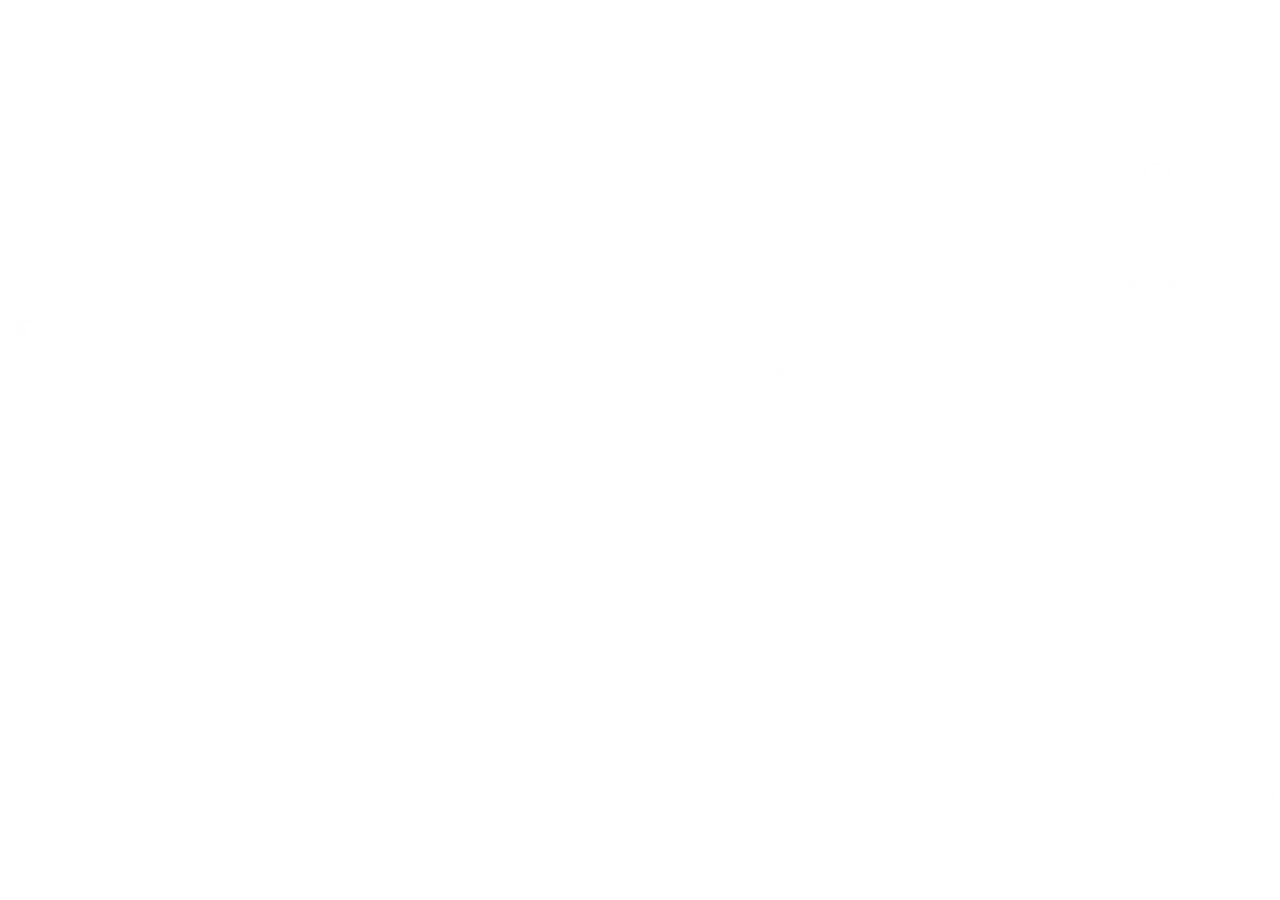
==== index.html @ 262ae0f9 "Deploy 5" ====
<!doctype html>
<html lang="en">
<head>
	<meta charset="utf-8">
	<meta http-equiv="X-UA-Compatible" content="IE=edge">
	<meta name="keywords" content="" />
	<meta name="author" content="" />
	<meta name="robots" content="" />
	<meta name="description" content="MyIntro - CV/Resume HTML Template" />
	<meta property="og:title" content="MyIntro - CV/Resume HTML Template" />
	<meta property="og:description" content="MyIntro - CV/Resume HTML Template" />
	<meta property="og:image" content="" />
	<meta name="format-detection" content="telephone=no">
	<title>My Portfolio</title>
	<base href="/">
	<link rel="icon" href="assets/images/favicon.ico" type="image/x-icon" />
	<link rel="shortcut icon" type="image/x-icon" href="assets/images/favicon.png" />
  <link href="https://fonts.googleapis.com/css?family=DM+Sans:400,400i,500,500i,700,700i&display=swap" rel="stylesheet">
	<meta name="viewport" content="width=device-width, initial-scale=1">
	<!--[if lt IE 9]>
	<script src="js/html5shiv.min.js"></script>
	<script src="js/respond.min.js"></script>
	<![endif]-->

  <style>
	@import url('https://fonts.googleapis.com/css?family=Oswald:200,300,400,500,600,700|Rajdhani:300,400,500,600,700&display=swap');
	</style>
</head>
<body>
  <app-root></app-root>
<script src="runtime.js" defer></script><script src="polyfills.js" defer></script><script src="styles.js" defer></script><script src="scripts.js" defer></script><script src="vendor.js" defer></script><script src="main.js" defer></script></body>
</html>
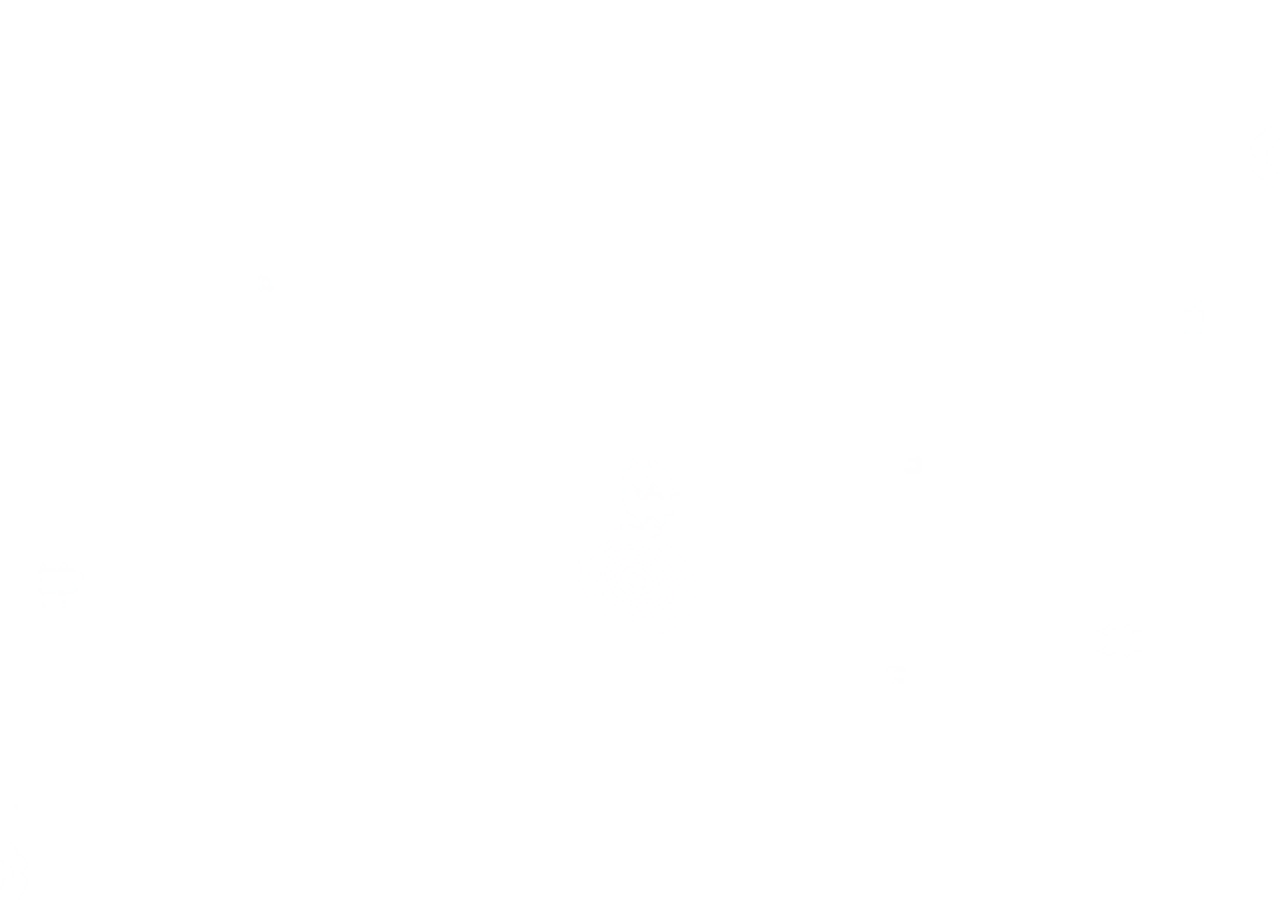
==== commit 815098cb: "Deploy 5.5" ====
--- a/index.html
+++ b/index.html
@@ -6,9 +6,9 @@
 	<meta name="keywords" content="" />
 	<meta name="author" content="" />
 	<meta name="robots" content="" />
-	<meta name="description" content="MyIntro - CV/Resume HTML Template" />
-	<meta property="og:title" content="MyIntro - CV/Resume HTML Template" />
-	<meta property="og:description" content="MyIntro - CV/Resume HTML Template" />
+	<meta name="description" content="My Portfolio" />
+	<meta property="og:title" content="My Portfolio" />
+	<meta property="og:description" content="My Portfolio" />
 	<meta property="og:image" content="" />
 	<meta name="format-detection" content="telephone=no">
 	<title>My Portfolio</title>
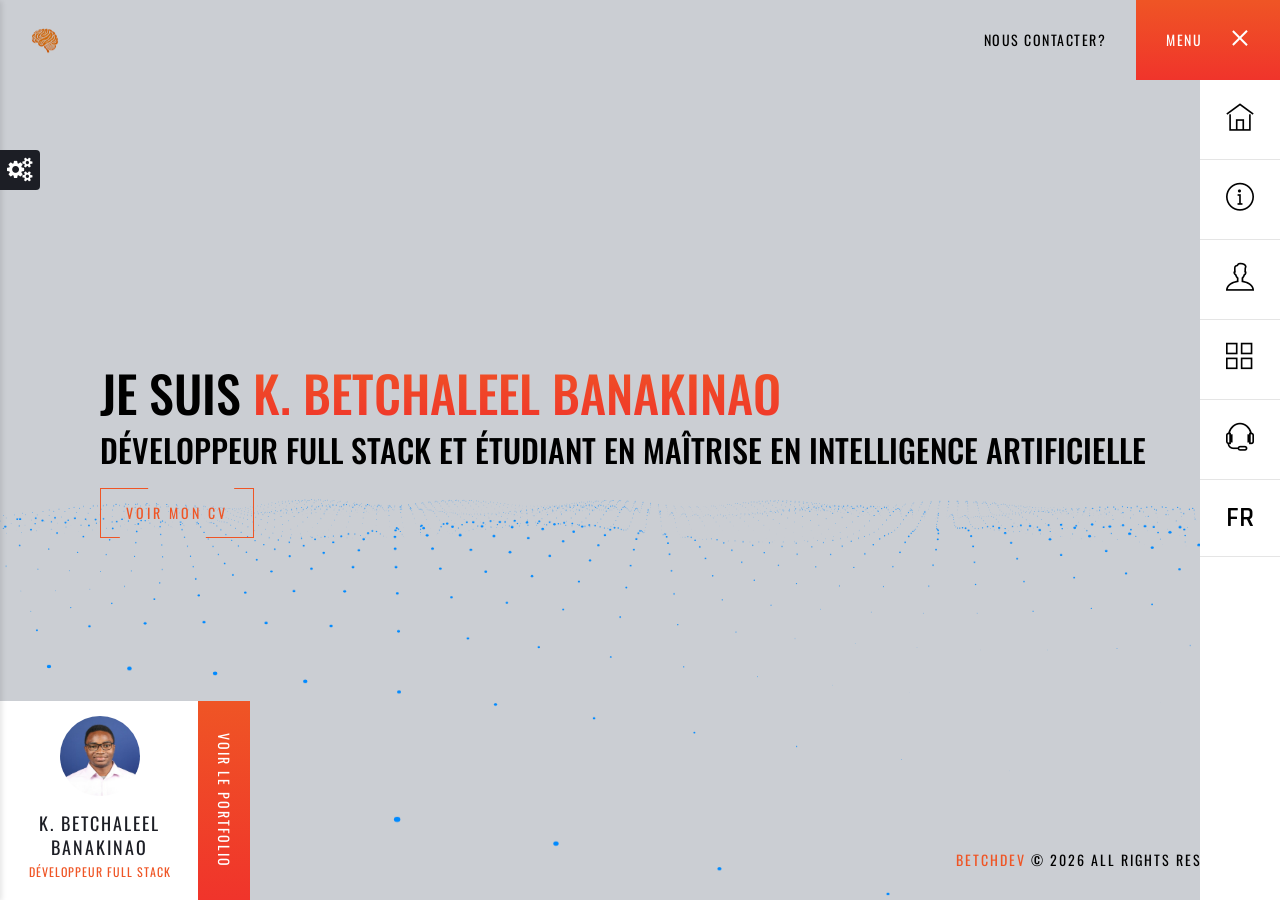
==== commit 4c69dee6: "Deploy 5.6" ====
--- a/index.html
+++ b/index.html
@@ -25,8 +25,8 @@
   <style>
 	@import url('https://fonts.googleapis.com/css?family=Oswald:200,300,400,500,600,700|Rajdhani:300,400,500,600,700&display=swap');
 	</style>
-</head>
+<link rel="stylesheet" href="styles.5f75a9019392f637e212.css"></head>
 <body>
   <app-root></app-root>
-<script src="runtime.js" defer></script><script src="polyfills.js" defer></script><script src="styles.js" defer></script><script src="scripts.js" defer></script><script src="vendor.js" defer></script><script src="main.js" defer></script></body>
+<script src="runtime.acf0dec4155e77772545.js" defer></script><script src="polyfills.35a5ca1855eb057f016a.js" defer></script><script src="scripts.905033f5aae1822b5d7e.js" defer></script><script src="main.7737faa192585ec3ce50.js" defer></script></body>
 </html>
--- a/styles.5f75a9019392f637e212.css
+++ b/styles.5f75a9019392f637e212.css
@@ -0,0 +1,17 @@
+@import url(https://fonts.googleapis.com/css?family=Barlow:100,100i,200,200i,300,300i,400,400i,500,500i,600,600i,700,700i,800,800i,900,900i|Lora:400,400i,700,700i|Montserrat:100,100i,200,200i,300,300i,400,400i,500,500i,600,600i,700,700i,800,800i,900,900i|Poppins:100,100i,200,200i,300,300i,400,400i,500,500i,600,600i,700,700i,800,800i,900,900i|Roboto:100,100i,300,300i,400,400i,500,500i,700,700i,900,900i&display=swap);
+/*!+ * Bootstrap v4.1.0 (https://getbootstrap.com/)+ * Copyright 2011-2018 The Bootstrap Authors+ * Copyright 2011-2018 Twitter, Inc.+ * Licensed under MIT (https://github.com/twbs/bootstrap/blob/master/LICENSE)+ */:root{--blue:#007bff;--indigo:#6610f2;--purple:#6f42c1;--pink:#e83e8c;--red:#dc3545;--orange:#fd7e14;--yellow:#ffc107;--green:#28a745;--teal:#20c997;--cyan:#17a2b8;--white:#fff;--gray:#6c757d;--gray-dark:#343a40;--primary:#007bff;--secondary:#6c757d;--success:#28a745;--info:#17a2b8;--warning:#ffc107;--danger:#dc3545;--light:#f8f9fa;--dark:#343a40;--breakpoint-xs:0;--breakpoint-sm:576px;--breakpoint-md:768px;--breakpoint-lg:992px;--breakpoint-xl:1200px;--font-family-sans-serif:-apple-system,BlinkMacSystemFont,"Segoe UI",Roboto,"Helvetica Neue",Arial,sans-serif,"Apple Color Emoji","Segoe UI Emoji","Segoe UI Symbol";--font-family-monospace:SFMono-Regular,Menlo,Monaco,Consolas,"Liberation Mono","Courier New",monospace}*,:after,:before{box-sizing:border-box}html{font-family:sans-serif;line-height:1.15;-webkit-text-size-adjust:100%;-ms-text-size-adjust:100%;-ms-overflow-style:scrollbar;-webkit-tap-highlight-color:transparent}article,aside,dialog,figcaption,figure,footer,header,hgroup,main,nav,section{display:block}body{font-family:-apple-system,BlinkMacSystemFont,Segoe UI,Roboto,Helvetica Neue,Arial,sans-serif,Apple Color Emoji,Segoe UI Emoji,Segoe UI Symbol;font-size:1rem;line-height:1.5;color:#212529;text-align:left}[tabindex="-1"]:focus{outline:0!important}hr{box-sizing:initial;height:0;overflow:visible}h1,h2,h3,h4,h5,h6{margin-top:0;margin-bottom:.5rem}p{margin-top:0;margin-bottom:1rem}abbr[data-original-title],abbr[title]{text-decoration:underline;-webkit-text-decoration:underline dotted;text-decoration:underline dotted;cursor:help;border-bottom:0}address{font-style:normal;line-height:inherit}address,dl,ol,ul{margin-bottom:1rem}dl,ol,ul{margin-top:0}ol ol,ol ul,ul ol,ul ul{margin-bottom:0}dt{font-weight:700}dd{margin-bottom:.5rem;margin-left:0}blockquote{margin:0 0 1rem}dfn{font-style:italic}b,strong{font-weight:bolder}small{font-size:80%}sub,sup{position:relative;font-size:75%;line-height:0;vertical-align:initial}sub{bottom:-.25em}sup{top:-.5em}a{color:#007bff;background-color:initial;-webkit-text-decoration-skip:objects}a:hover{color:#0056b3;text-decoration:underline}a:not([href]):not([tabindex]),a:not([href]):not([tabindex]):focus,a:not([href]):not([tabindex]):hover{color:inherit;text-decoration:none}a:not([href]):not([tabindex]):focus{outline:0}code,kbd,pre,samp{font-family:monospace,monospace;font-size:1em}pre{margin-top:0;margin-bottom:1rem;overflow:auto;-ms-overflow-style:scrollbar}figure{margin:0 0 1rem}svg:not(:root){overflow:hidden}table{border-collapse:collapse}caption{padding-top:.75rem;padding-bottom:.75rem;color:#6c757d;text-align:left;caption-side:bottom}th{text-align:inherit}label{display:inline-block;margin-bottom:.5rem}button{border-radius:0}button:focus{outline:1px dotted;outline:5px auto -webkit-focus-ring-color}button,input,optgroup,select,textarea{margin:0;font-family:inherit;font-size:inherit;line-height:inherit}button,input{overflow:visible}button,select{text-transform:none}[type=reset],[type=submit],button,html [type=button]{-webkit-appearance:button}[type=button]::-moz-focus-inner,[type=reset]::-moz-focus-inner,[type=submit]::-moz-focus-inner,button::-moz-focus-inner{padding:0;border-style:none}input[type=checkbox],input[type=radio]{box-sizing:border-box;padding:0}input[type=date],input[type=datetime-local],input[type=month],input[type=time]{-webkit-appearance:listbox}textarea{overflow:auto;resize:vertical}fieldset{min-width:0;padding:0;margin:0;border:0}legend{display:block;width:100%;max-width:100%;padding:0;margin-bottom:.5rem;font-size:1.5rem;line-height:inherit;color:inherit;white-space:normal}progress{vertical-align:initial}[type=number]::-webkit-inner-spin-button,[type=number]::-webkit-outer-spin-button{height:auto}[type=search]{outline-offset:-2px;-webkit-appearance:none}[type=search]::-webkit-search-cancel-button,[type=search]::-webkit-search-decoration{-webkit-appearance:none}::-webkit-file-upload-button{font:inherit;-webkit-appearance:button}output{display:inline-block}summary{display:list-item;cursor:pointer}template{display:none}[hidden]{display:none!important}.h1,.h2,.h3,.h4,.h5,.h6,h1,h2,h3,h4,h5,h6{margin-bottom:.5rem;font-family:inherit;font-weight:500;line-height:1.2;color:inherit}.h1,h1{font-size:2.5rem}.h2,h2{font-size:2rem}.h3,h3{font-size:1.75rem}.h4,h4{font-size:1.5rem}.h5,h5{font-size:1.25rem}.h6,h6{font-size:1rem}.lead{font-size:1.25rem;font-weight:300}.display-1{font-size:6rem}.display-1,.display-2{font-weight:300;line-height:1.2}.display-2{font-size:5.5rem}.display-3{font-size:4.5rem}.display-3,.display-4{font-weight:300;line-height:1.2}.display-4{font-size:3.5rem}hr{margin-top:1rem;margin-bottom:1rem;border:0;border-top:1px solid rgba(0,0,0,.1)}.small,small{font-size:80%;font-weight:400}.mark,mark{padding:.2em;background-color:#fcf8e3}.list-inline,.list-unstyled{padding-left:0;list-style:none}.list-inline-item{display:inline-block}.list-inline-item:not(:last-child){margin-right:.5rem}.initialism{font-size:90%;text-transform:uppercase}.blockquote{margin-bottom:1rem;font-size:1.25rem}.blockquote-footer{display:block;font-size:80%;color:#6c757d}.blockquote-footer:before{content:"\2014 \00A0"}.img-fluid,.img-thumbnail{max-width:100%;height:auto}.img-thumbnail{padding:.25rem;background-color:#fff;border:1px solid #dee2e6;border-radius:.25rem}.figure{display:inline-block}.figure-img{margin-bottom:.5rem;line-height:1}.figure-caption{font-size:90%;color:#6c757d}code,kbd,pre,samp{font-family:SFMono-Regular,Menlo,Monaco,Consolas,Liberation Mono,Courier New,monospace}code{font-size:87.5%;color:#e83e8c;word-break:break-word}a>code{color:inherit}kbd{padding:.2rem .4rem;font-size:87.5%;color:#fff;background-color:#212529;border-radius:.2rem}kbd kbd{padding:0;font-size:100%;font-weight:700}pre{display:block;font-size:87.5%;color:#212529}pre code{font-size:inherit;color:inherit;word-break:normal}.pre-scrollable{max-height:340px;overflow-y:scroll}.container{width:100%;padding-right:15px;padding-left:15px;margin-right:auto;margin-left:auto}@media (min-width:576px){.container{max-width:540px}}@media (min-width:768px){.container{max-width:720px}}@media (min-width:992px){.container{max-width:960px}}@media (min-width:1200px){.container{max-width:1170px}}.container-fluid{width:100%;padding-right:15px;padding-left:15px;margin-right:auto;margin-left:auto}.row{display:flex;flex-wrap:wrap;margin-right:-15px;margin-left:-15px}.no-gutters{margin-right:0;margin-left:0}.no-gutters>.col,.no-gutters>[class*=col-]{padding-right:0;padding-left:0}.col,.col-1,.col-2,.col-3,.col-4,.col-5,.col-6,.col-7,.col-8,.col-9,.col-10,.col-11,.col-12,.col-auto,.col-lg,.col-lg-1,.col-lg-2,.col-lg-3,.col-lg-4,.col-lg-5,.col-lg-6,.col-lg-7,.col-lg-8,.col-lg-9,.col-lg-10,.col-lg-11,.col-lg-12,.col-lg-auto,.col-md,.col-md-1,.col-md-2,.col-md-3,.col-md-4,.col-md-5,.col-md-6,.col-md-7,.col-md-8,.col-md-9,.col-md-10,.col-md-11,.col-md-12,.col-md-auto,.col-sm,.col-sm-1,.col-sm-2,.col-sm-3,.col-sm-4,.col-sm-5,.col-sm-6,.col-sm-7,.col-sm-8,.col-sm-9,.col-sm-10,.col-sm-11,.col-sm-12,.col-sm-auto,.col-xl,.col-xl-1,.col-xl-2,.col-xl-3,.col-xl-4,.col-xl-5,.col-xl-6,.col-xl-7,.col-xl-8,.col-xl-9,.col-xl-10,.col-xl-11,.col-xl-12,.col-xl-auto{position:relative;width:100%;min-height:1px;padding-right:15px;padding-left:15px}.col{flex-basis:0;flex-grow:1;max-width:100%}.col-auto{flex:0 0 auto;width:auto;max-width:none}.col-1{flex:0 0 8.333333%;max-width:8.333333%}.col-2{flex:0 0 16.666667%;max-width:16.666667%}.col-3{flex:0 0 25%;max-width:25%}.col-4{flex:0 0 33.333333%;max-width:33.333333%}.col-5{flex:0 0 41.666667%;max-width:41.666667%}.col-6{flex:0 0 50%;max-width:50%}.col-7{flex:0 0 58.333333%;max-width:58.333333%}.col-8{flex:0 0 66.666667%;max-width:66.666667%}.col-9{flex:0 0 75%;max-width:75%}.col-10{flex:0 0 83.333333%;max-width:83.333333%}.col-11{flex:0 0 91.666667%;max-width:91.666667%}.col-12{flex:0 0 100%;max-width:100%}.order-first{order:-1}.order-last{order:13}.order-0{order:0}.order-1{order:1}.order-2{order:2}.order-3{order:3}.order-4{order:4}.order-5{order:5}.order-6{order:6}.order-7{order:7}.order-8{order:8}.order-9{order:9}.order-10{order:10}.order-11{order:11}.order-12{order:12}.offset-1{margin-left:8.333333%}.offset-2{margin-left:16.666667%}.offset-3{margin-left:25%}.offset-4{margin-left:33.333333%}.offset-5{margin-left:41.666667%}.offset-6{margin-left:50%}.offset-7{margin-left:58.333333%}.offset-8{margin-left:66.666667%}.offset-9{margin-left:75%}.offset-10{margin-left:83.333333%}.offset-11{margin-left:91.666667%}@media (min-width:576px){.col-sm{flex-basis:0;flex-grow:1;max-width:100%}.col-sm-auto{flex:0 0 auto;width:auto;max-width:none}.col-sm-1{flex:0 0 8.333333%;max-width:8.333333%}.col-sm-2{flex:0 0 16.666667%;max-width:16.666667%}.col-sm-3{flex:0 0 25%;max-width:25%}.col-sm-4{flex:0 0 33.333333%;max-width:33.333333%}.col-sm-5{flex:0 0 41.666667%;max-width:41.666667%}.col-sm-6{flex:0 0 50%;max-width:50%}.col-sm-7{flex:0 0 58.333333%;max-width:58.333333%}.col-sm-8{flex:0 0 66.666667%;max-width:66.666667%}.col-sm-9{flex:0 0 75%;max-width:75%}.col-sm-10{flex:0 0 83.333333%;max-width:83.333333%}.col-sm-11{flex:0 0 91.666667%;max-width:91.666667%}.col-sm-12{flex:0 0 100%;max-width:100%}.order-sm-first{order:-1}.order-sm-last{order:13}.order-sm-0{order:0}.order-sm-1{order:1}.order-sm-2{order:2}.order-sm-3{order:3}.order-sm-4{order:4}.order-sm-5{order:5}.order-sm-6{order:6}.order-sm-7{order:7}.order-sm-8{order:8}.order-sm-9{order:9}.order-sm-10{order:10}.order-sm-11{order:11}.order-sm-12{order:12}.offset-sm-0{margin-left:0}.offset-sm-1{margin-left:8.333333%}.offset-sm-2{margin-left:16.666667%}.offset-sm-3{margin-left:25%}.offset-sm-4{margin-left:33.333333%}.offset-sm-5{margin-left:41.666667%}.offset-sm-6{margin-left:50%}.offset-sm-7{margin-left:58.333333%}.offset-sm-8{margin-left:66.666667%}.offset-sm-9{margin-left:75%}.offset-sm-10{margin-left:83.333333%}.offset-sm-11{margin-left:91.666667%}}@media (min-width:768px){.col-md{flex-basis:0;flex-grow:1;max-width:100%}.col-md-auto{flex:0 0 auto;width:auto;max-width:none}.col-md-1{flex:0 0 8.333333%;max-width:8.333333%}.col-md-2{flex:0 0 16.666667%;max-width:16.666667%}.col-md-3{flex:0 0 25%;max-width:25%}.col-md-4{flex:0 0 33.333333%;max-width:33.333333%}.col-md-5{flex:0 0 41.666667%;max-width:41.666667%}.col-md-6{flex:0 0 50%;max-width:50%}.col-md-7{flex:0 0 58.333333%;max-width:58.333333%}.col-md-8{flex:0 0 66.666667%;max-width:66.666667%}.col-md-9{flex:0 0 75%;max-width:75%}.col-md-10{flex:0 0 83.333333%;max-width:83.333333%}.col-md-11{flex:0 0 91.666667%;max-width:91.666667%}.col-md-12{flex:0 0 100%;max-width:100%}.order-md-first{order:-1}.order-md-last{order:13}.order-md-0{order:0}.order-md-1{order:1}.order-md-2{order:2}.order-md-3{order:3}.order-md-4{order:4}.order-md-5{order:5}.order-md-6{order:6}.order-md-7{order:7}.order-md-8{order:8}.order-md-9{order:9}.order-md-10{order:10}.order-md-11{order:11}.order-md-12{order:12}.offset-md-0{margin-left:0}.offset-md-1{margin-left:8.333333%}.offset-md-2{margin-left:16.666667%}.offset-md-3{margin-left:25%}.offset-md-4{margin-left:33.333333%}.offset-md-5{margin-left:41.666667%}.offset-md-6{margin-left:50%}.offset-md-7{margin-left:58.333333%}.offset-md-8{margin-left:66.666667%}.offset-md-9{margin-left:75%}.offset-md-10{margin-left:83.333333%}.offset-md-11{margin-left:91.666667%}}@media (min-width:992px){.col-lg{flex-basis:0;flex-grow:1;max-width:100%}.col-lg-auto{flex:0 0 auto;width:auto;max-width:none}.col-lg-1{flex:0 0 8.333333%;max-width:8.333333%}.col-lg-2{flex:0 0 16.666667%;max-width:16.666667%}.col-lg-3{flex:0 0 25%;max-width:25%}.col-lg-4{flex:0 0 33.333333%;max-width:33.333333%}.col-lg-5{flex:0 0 41.666667%;max-width:41.666667%}.col-lg-6{flex:0 0 50%;max-width:50%}.col-lg-7{flex:0 0 58.333333%;max-width:58.333333%}.col-lg-8{flex:0 0 66.666667%;max-width:66.666667%}.col-lg-9{flex:0 0 75%;max-width:75%}.col-lg-10{flex:0 0 83.333333%;max-width:83.333333%}.col-lg-11{flex:0 0 91.666667%;max-width:91.666667%}.col-lg-12{flex:0 0 100%;max-width:100%}.order-lg-first{order:-1}.order-lg-last{order:13}.order-lg-0{order:0}.order-lg-1{order:1}.order-lg-2{order:2}.order-lg-3{order:3}.order-lg-4{order:4}.order-lg-5{order:5}.order-lg-6{order:6}.order-lg-7{order:7}.order-lg-8{order:8}.order-lg-9{order:9}.order-lg-10{order:10}.order-lg-11{order:11}.order-lg-12{order:12}.offset-lg-0{margin-left:0}.offset-lg-1{margin-left:8.333333%}.offset-lg-2{margin-left:16.666667%}.offset-lg-3{margin-left:25%}.offset-lg-4{margin-left:33.333333%}.offset-lg-5{margin-left:41.666667%}.offset-lg-6{margin-left:50%}.offset-lg-7{margin-left:58.333333%}.offset-lg-8{margin-left:66.666667%}.offset-lg-9{margin-left:75%}.offset-lg-10{margin-left:83.333333%}.offset-lg-11{margin-left:91.666667%}}@media (min-width:1200px){.col-xl{flex-basis:0;flex-grow:1;max-width:100%}.col-xl-auto{flex:0 0 auto;width:auto;max-width:none}.col-xl-1{flex:0 0 8.333333%;max-width:8.333333%}.col-xl-2{flex:0 0 16.666667%;max-width:16.666667%}.col-xl-3{flex:0 0 25%;max-width:25%}.col-xl-4{flex:0 0 33.333333%;max-width:33.333333%}.col-xl-5{flex:0 0 41.666667%;max-width:41.666667%}.col-xl-6{flex:0 0 50%;max-width:50%}.col-xl-7{flex:0 0 58.333333%;max-width:58.333333%}.col-xl-8{flex:0 0 66.666667%;max-width:66.666667%}.col-xl-9{flex:0 0 75%;max-width:75%}.col-xl-10{flex:0 0 83.333333%;max-width:83.333333%}.col-xl-11{flex:0 0 91.666667%;max-width:91.666667%}.col-xl-12{flex:0 0 100%;max-width:100%}.order-xl-first{order:-1}.order-xl-last{order:13}.order-xl-0{order:0}.order-xl-1{order:1}.order-xl-2{order:2}.order-xl-3{order:3}.order-xl-4{order:4}.order-xl-5{order:5}.order-xl-6{order:6}.order-xl-7{order:7}.order-xl-8{order:8}.order-xl-9{order:9}.order-xl-10{order:10}.order-xl-11{order:11}.order-xl-12{order:12}.offset-xl-0{margin-left:0}.offset-xl-1{margin-left:8.333333%}.offset-xl-2{margin-left:16.666667%}.offset-xl-3{margin-left:25%}.offset-xl-4{margin-left:33.333333%}.offset-xl-5{margin-left:41.666667%}.offset-xl-6{margin-left:50%}.offset-xl-7{margin-left:58.333333%}.offset-xl-8{margin-left:66.666667%}.offset-xl-9{margin-left:75%}.offset-xl-10{margin-left:83.333333%}.offset-xl-11{margin-left:91.666667%}}.table{width:100%;max-width:100%;margin-bottom:1rem;background-color:initial}.table td,.table th{padding:.75rem;vertical-align:top;border-top:1px solid #dee2e6}.table thead th{vertical-align:bottom;border-bottom:2px solid #dee2e6}.table tbody+tbody{border-top:2px solid #dee2e6}.table .table{background-color:#fff}.table-sm td,.table-sm th{padding:.3rem}.table-bordered,.table-bordered td,.table-bordered th{border:1px solid #dee2e6}.table-bordered thead td,.table-bordered thead th{border-bottom-width:2px}.table-borderless tbody+tbody,.table-borderless td,.table-borderless th,.table-borderless thead th{border:0}.table-striped tbody tr:nth-of-type(odd){background-color:rgba(0,0,0,.05)}.table-hover tbody tr:hover{background-color:rgba(0,0,0,.075)}.table-primary,.table-primary>td,.table-primary>th{background-color:#b8daff}.table-hover .table-primary:hover,.table-hover .table-primary:hover>td,.table-hover .table-primary:hover>th{background-color:#9fcdff}.table-secondary,.table-secondary>td,.table-secondary>th{background-color:#d6d8db}.table-hover .table-secondary:hover,.table-hover .table-secondary:hover>td,.table-hover .table-secondary:hover>th{background-color:#c8cbcf}.table-success,.table-success>td,.table-success>th{background-color:#c3e6cb}.table-hover .table-success:hover,.table-hover .table-success:hover>td,.table-hover .table-success:hover>th{background-color:#b1dfbb}.table-info,.table-info>td,.table-info>th{background-color:#bee5eb}.table-hover .table-info:hover,.table-hover .table-info:hover>td,.table-hover .table-info:hover>th{background-color:#abdde5}.table-warning,.table-warning>td,.table-warning>th{background-color:#ffeeba}.table-hover .table-warning:hover,.table-hover .table-warning:hover>td,.table-hover .table-warning:hover>th{background-color:#ffe8a1}.table-danger,.table-danger>td,.table-danger>th{background-color:#f5c6cb}.table-hover .table-danger:hover,.table-hover .table-danger:hover>td,.table-hover .table-danger:hover>th{background-color:#f1b0b7}.table-light,.table-light>td,.table-light>th{background-color:#fdfdfe}.table-hover .table-light:hover,.table-hover .table-light:hover>td,.table-hover .table-light:hover>th{background-color:#ececf6}.table-dark,.table-dark>td,.table-dark>th{background-color:#c6c8ca}.table-hover .table-dark:hover,.table-hover .table-dark:hover>td,.table-hover .table-dark:hover>th{background-color:#b9bbbe}.table-active,.table-active>td,.table-active>th,.table-hover .table-active:hover,.table-hover .table-active:hover>td,.table-hover .table-active:hover>th{background-color:rgba(0,0,0,.075)}.table .thead-dark th{color:#fff;background-color:#212529;border-color:#32383e}.table .thead-light th{color:#495057;background-color:#e9ecef;border-color:#dee2e6}.table-dark{color:#fff;background-color:#212529}.table-dark td,.table-dark th,.table-dark thead th{border-color:#32383e}.table-dark.table-bordered{border:0}.table-dark.table-striped tbody tr:nth-of-type(odd){background-color:hsla(0,0%,100%,.05)}.table-dark.table-hover tbody tr:hover{background-color:hsla(0,0%,100%,.075)}@media (max-width:575.98px){.table-responsive-sm{display:block;width:100%;overflow-x:auto;-webkit-overflow-scrolling:touch;-ms-overflow-style:-ms-autohiding-scrollbar}.table-responsive-sm>.table-bordered{border:0}}@media (max-width:767.98px){.table-responsive-md{display:block;width:100%;overflow-x:auto;-webkit-overflow-scrolling:touch;-ms-overflow-style:-ms-autohiding-scrollbar}.table-responsive-md>.table-bordered{border:0}}@media (max-width:991.98px){.table-responsive-lg{display:block;width:100%;overflow-x:auto;-webkit-overflow-scrolling:touch;-ms-overflow-style:-ms-autohiding-scrollbar}.table-responsive-lg>.table-bordered{border:0}}@media (max-width:1199.98px){.table-responsive-xl{display:block;width:100%;overflow-x:auto;-webkit-overflow-scrolling:touch;-ms-overflow-style:-ms-autohiding-scrollbar}.table-responsive-xl>.table-bordered{border:0}}.table-responsive{display:block;width:100%;overflow-x:auto;-webkit-overflow-scrolling:touch;-ms-overflow-style:-ms-autohiding-scrollbar}.table-responsive>.table-bordered{border:0}.form-control{display:block;width:100%;padding:.375rem .75rem;font-size:1rem;line-height:1.5;color:#495057;background-color:#fff;background-clip:padding-box;border:1px solid #ced4da;border-radius:.25rem;transition:border-color .15s ease-in-out,box-shadow .15s ease-in-out}@media screen and (prefers-reduced-motion:reduce){.form-control{transition:none}}.form-control::-ms-expand{background-color:initial;border:0}.form-control:focus{color:#495057;background-color:#fff;border-color:#80bdff;box-shadow:0 0 0 .2rem rgba(0,123,255,.25)}.form-control::placeholder{color:#6c757d;opacity:1}.form-control:disabled,.form-control[readonly]{background-color:#e9ecef;opacity:1}select.form-control:not([size]):not([multiple]){height:calc(2.25rem + 2px)}select.form-control:focus::-ms-value{color:#495057;background-color:#fff}.form-control-file,.form-control-range{display:block;width:100%}.col-form-label{padding-top:calc(.375rem + 1px);padding-bottom:calc(.375rem + 1px);margin-bottom:0;font-size:inherit;line-height:1.5}.col-form-label-lg{padding-top:calc(.5rem + 1px);padding-bottom:calc(.5rem + 1px);font-size:1.25rem;line-height:1.5}.col-form-label-sm{padding-top:calc(.25rem + 1px);padding-bottom:calc(.25rem + 1px);font-size:.875rem;line-height:1.5}.form-control-plaintext{display:block;width:100%;padding-top:.375rem;padding-bottom:.375rem;margin-bottom:0;line-height:1.5;color:#212529;background-color:initial;border:solid transparent;border-width:1px 0}.form-control-plaintext.form-control-lg,.form-control-plaintext.form-control-sm,.input-group-lg>.form-control-plaintext.form-control,.input-group-lg>.input-group-append>.form-control-plaintext.btn,.input-group-lg>.input-group-append>.form-control-plaintext.input-group-text,.input-group-lg>.input-group-prepend>.form-control-plaintext.btn,.input-group-lg>.input-group-prepend>.form-control-plaintext.input-group-text,.input-group-sm>.form-control-plaintext.form-control,.input-group-sm>.input-group-append>.form-control-plaintext.btn,.input-group-sm>.input-group-append>.form-control-plaintext.input-group-text,.input-group-sm>.input-group-prepend>.form-control-plaintext.btn,.input-group-sm>.input-group-prepend>.form-control-plaintext.input-group-text{padding-right:0;padding-left:0}.form-control-sm,.input-group-sm>.form-control,.input-group-sm>.input-group-append>.btn,.input-group-sm>.input-group-append>.input-group-text,.input-group-sm>.input-group-prepend>.btn,.input-group-sm>.input-group-prepend>.input-group-text{padding:.25rem .5rem;font-size:.875rem;line-height:1.5;border-radius:.2rem}.input-group-sm>.input-group-append>select.btn:not([size]):not([multiple]),.input-group-sm>.input-group-append>select.input-group-text:not([size]):not([multiple]),.input-group-sm>.input-group-prepend>select.btn:not([size]):not([multiple]),.input-group-sm>.input-group-prepend>select.input-group-text:not([size]):not([multiple]),.input-group-sm>select.form-control:not([size]):not([multiple]),select.form-control-sm:not([size]):not([multiple]){height:calc(1.8125rem + 2px)}.form-control-lg,.input-group-lg>.form-control,.input-group-lg>.input-group-append>.btn,.input-group-lg>.input-group-append>.input-group-text,.input-group-lg>.input-group-prepend>.btn,.input-group-lg>.input-group-prepend>.input-group-text{padding:.5rem 1rem;font-size:1.25rem;line-height:1.5;border-radius:.3rem}.input-group-lg>.input-group-append>select.btn:not([size]):not([multiple]),.input-group-lg>.input-group-append>select.input-group-text:not([size]):not([multiple]),.input-group-lg>.input-group-prepend>select.btn:not([size]):not([multiple]),.input-group-lg>.input-group-prepend>select.input-group-text:not([size]):not([multiple]),.input-group-lg>select.form-control:not([size]):not([multiple]),select.form-control-lg:not([size]):not([multiple]){height:calc(2.875rem + 2px)}.form-group{margin-bottom:1rem}.form-text{display:block;margin-top:.25rem}.form-row{display:flex;flex-wrap:wrap;margin-right:-5px;margin-left:-5px}.form-row>.col,.form-row>[class*=col-]{padding-right:5px;padding-left:5px}.form-check{position:relative;display:block;padding-left:1.25rem}.form-check-input{position:absolute;margin-top:.3rem;margin-left:-1.25rem}.form-check-input:disabled~.form-check-label{color:#6c757d}.form-check-label{margin-bottom:0}.form-check-inline{display:inline-flex;align-items:center;padding-left:0;margin-right:.75rem}.form-check-inline .form-check-input{position:static;margin-top:0;margin-right:.3125rem;margin-left:0}.valid-feedback{display:none;width:100%;margin-top:.25rem;font-size:80%;color:#28a745}.valid-tooltip{position:absolute;top:100%;z-index:5;display:none;max-width:100%;padding:.5rem;margin-top:.1rem;font-size:.875rem;line-height:1;color:#fff;background-color:rgba(40,167,69,.8);border-radius:.2rem}.custom-select.is-valid,.form-control.is-valid,.was-validated .custom-select:valid,.was-validated .form-control:valid{border-color:#28a745}.custom-select.is-valid:focus,.form-control.is-valid:focus,.was-validated .custom-select:valid:focus,.was-validated .form-control:valid:focus{border-color:#28a745;box-shadow:0 0 0 .2rem rgba(40,167,69,.25)}.custom-select.is-valid~.valid-feedback,.custom-select.is-valid~.valid-tooltip,.form-control.is-valid~.valid-feedback,.form-control.is-valid~.valid-tooltip,.was-validated .custom-select:valid~.valid-feedback,.was-validated .custom-select:valid~.valid-tooltip,.was-validated .form-control:valid~.valid-feedback,.was-validated .form-control:valid~.valid-tooltip{display:block}.form-check-input.is-valid~.form-check-label,.was-validated .form-check-input:valid~.form-check-label{color:#28a745}.form-check-input.is-valid~.valid-feedback,.form-check-input.is-valid~.valid-tooltip,.was-validated .form-check-input:valid~.valid-feedback,.was-validated .form-check-input:valid~.valid-tooltip{display:block}.custom-control-input.is-valid~.custom-control-label,.was-validated .custom-control-input:valid~.custom-control-label{color:#28a745}.custom-control-input.is-valid~.custom-control-label:before,.was-validated .custom-control-input:valid~.custom-control-label:before{background-color:#71dd8a}.custom-control-input.is-valid~.valid-feedback,.custom-control-input.is-valid~.valid-tooltip,.was-validated .custom-control-input:valid~.valid-feedback,.was-validated .custom-control-input:valid~.valid-tooltip{display:block}.custom-control-input.is-valid:checked~.custom-control-label:before,.was-validated .custom-control-input:valid:checked~.custom-control-label:before{background-color:#34ce57}.custom-control-input.is-valid:focus~.custom-control-label:before,.was-validated .custom-control-input:valid:focus~.custom-control-label:before{box-shadow:0 0 0 1px #fff,0 0 0 .2rem rgba(40,167,69,.25)}.custom-file-input.is-valid~.custom-file-label,.was-validated .custom-file-input:valid~.custom-file-label{border-color:#28a745}.custom-file-input.is-valid~.custom-file-label:before,.was-validated .custom-file-input:valid~.custom-file-label:before{border-color:inherit}.custom-file-input.is-valid~.valid-feedback,.custom-file-input.is-valid~.valid-tooltip,.was-validated .custom-file-input:valid~.valid-feedback,.was-validated .custom-file-input:valid~.valid-tooltip{display:block}.custom-file-input.is-valid:focus~.custom-file-label,.was-validated .custom-file-input:valid:focus~.custom-file-label{box-shadow:0 0 0 .2rem rgba(40,167,69,.25)}.invalid-feedback{display:none;width:100%;margin-top:.25rem;font-size:80%;color:#dc3545}.invalid-tooltip{position:absolute;top:100%;z-index:5;display:none;max-width:100%;padding:.5rem;margin-top:.1rem;font-size:.875rem;line-height:1;color:#fff;background-color:rgba(220,53,69,.8);border-radius:.2rem}.custom-select.is-invalid,.form-control.is-invalid,.was-validated .custom-select:invalid,.was-validated .form-control:invalid{border-color:#dc3545}.custom-select.is-invalid:focus,.form-control.is-invalid:focus,.was-validated .custom-select:invalid:focus,.was-validated .form-control:invalid:focus{border-color:#dc3545;box-shadow:0 0 0 .2rem rgba(220,53,69,.25)}.custom-select.is-invalid~.invalid-feedback,.custom-select.is-invalid~.invalid-tooltip,.form-control.is-invalid~.invalid-feedback,.form-control.is-invalid~.invalid-tooltip,.was-validated .custom-select:invalid~.invalid-feedback,.was-validated .custom-select:invalid~.invalid-tooltip,.was-validated .form-control:invalid~.invalid-feedback,.was-validated .form-control:invalid~.invalid-tooltip{display:block}.form-check-input.is-invalid~.form-check-label,.was-validated .form-check-input:invalid~.form-check-label{color:#dc3545}.form-check-input.is-invalid~.invalid-feedback,.form-check-input.is-invalid~.invalid-tooltip,.was-validated .form-check-input:invalid~.invalid-feedback,.was-validated .form-check-input:invalid~.invalid-tooltip{display:block}.custom-control-input.is-invalid~.custom-control-label,.was-validated .custom-control-input:invalid~.custom-control-label{color:#dc3545}.custom-control-input.is-invalid~.custom-control-label:before,.was-validated .custom-control-input:invalid~.custom-control-label:before{background-color:#efa2a9}.custom-control-input.is-invalid~.invalid-feedback,.custom-control-input.is-invalid~.invalid-tooltip,.was-validated .custom-control-input:invalid~.invalid-feedback,.was-validated .custom-control-input:invalid~.invalid-tooltip{display:block}.custom-control-input.is-invalid:checked~.custom-control-label:before,.was-validated .custom-control-input:invalid:checked~.custom-control-label:before{background-color:#e4606d}.custom-control-input.is-invalid:focus~.custom-control-label:before,.was-validated .custom-control-input:invalid:focus~.custom-control-label:before{box-shadow:0 0 0 1px #fff,0 0 0 .2rem rgba(220,53,69,.25)}.custom-file-input.is-invalid~.custom-file-label,.was-validated .custom-file-input:invalid~.custom-file-label{border-color:#dc3545}.custom-file-input.is-invalid~.custom-file-label:before,.was-validated .custom-file-input:invalid~.custom-file-label:before{border-color:inherit}.custom-file-input.is-invalid~.invalid-feedback,.custom-file-input.is-invalid~.invalid-tooltip,.was-validated .custom-file-input:invalid~.invalid-feedback,.was-validated .custom-file-input:invalid~.invalid-tooltip{display:block}.custom-file-input.is-invalid:focus~.custom-file-label,.was-validated .custom-file-input:invalid:focus~.custom-file-label{box-shadow:0 0 0 .2rem rgba(220,53,69,.25)}.form-inline{display:flex;flex-flow:row wrap;align-items:center}.form-inline .form-check{width:100%}@media (min-width:576px){.form-inline label{justify-content:center}.form-inline .form-group,.form-inline label{display:flex;align-items:center;margin-bottom:0}.form-inline .form-group{flex:0 0 auto;flex-flow:row wrap}.form-inline .form-control{display:inline-block;width:auto;vertical-align:middle}.form-inline .form-control-plaintext{display:inline-block}.form-inline .custom-select,.form-inline .input-group{width:auto}.form-inline .form-check{display:flex;align-items:center;justify-content:center;width:auto;padding-left:0}.form-inline .form-check-input{position:relative;margin-top:0;margin-right:.25rem;margin-left:0}.form-inline .custom-control{align-items:center;justify-content:center}.form-inline .custom-control-label{margin-bottom:0}}.btn{-webkit-user-select:none;user-select:none;padding:.375rem .75rem;font-size:1rem;line-height:1.5;border-radius:.25rem;transition:color .15s ease-in-out,background-color .15s ease-in-out,border-color .15s ease-in-out,box-shadow .15s ease-in-out}@media screen and (prefers-reduced-motion:reduce){.btn{transition:none}}.btn:focus,.btn:hover{text-decoration:none}.btn.focus,.btn:focus{outline:0;box-shadow:0 0 0 .2rem rgba(0,123,255,.25)}.btn.disabled,.btn:disabled{opacity:.65}.btn:not(:disabled):not(.disabled){cursor:pointer}.btn:not(:disabled):not(.disabled).active,.btn:not(:disabled):not(.disabled):active{background-image:none}a.btn.disabled,fieldset:disabled a.btn{pointer-events:none}.btn-primary{background-color:#007bff;border-color:#007bff}.btn-primary:hover{color:#fff;background-color:#0069d9;border-color:#0062cc}.btn-primary.focus,.btn-primary:focus{box-shadow:0 0 0 .2rem rgba(0,123,255,.5)}.btn-primary.disabled,.btn-primary:disabled{color:#fff;background-color:#007bff;border-color:#007bff}.btn-primary:not(:disabled):not(.disabled).active,.btn-primary:not(:disabled):not(.disabled):active,.show>.btn-primary.dropdown-toggle{color:#fff;background-color:#0062cc;border-color:#005cbf}.btn-primary:not(:disabled):not(.disabled).active:focus,.btn-primary:not(:disabled):not(.disabled):active:focus,.show>.btn-primary.dropdown-toggle:focus{box-shadow:0 0 0 .2rem rgba(0,123,255,.5)}.btn-secondary{color:#fff;background-color:#6c757d;border-color:#6c757d}.btn-secondary:hover{color:#fff;background-color:#5a6268;border-color:#545b62}.btn-secondary.focus,.btn-secondary:focus{box-shadow:0 0 0 .2rem rgba(108,117,125,.5)}.btn-secondary.disabled,.btn-secondary:disabled{color:#fff;background-color:#6c757d;border-color:#6c757d}.btn-secondary:not(:disabled):not(.disabled).active,.btn-secondary:not(:disabled):not(.disabled):active,.show>.btn-secondary.dropdown-toggle{color:#fff;background-color:#545b62;border-color:#4e555b}.btn-secondary:not(:disabled):not(.disabled).active:focus,.btn-secondary:not(:disabled):not(.disabled):active:focus,.show>.btn-secondary.dropdown-toggle:focus{box-shadow:0 0 0 .2rem rgba(108,117,125,.5)}.btn-success{background-color:#28a745;border-color:#28a745}.btn-success:hover{color:#fff;background-color:#218838;border-color:#1e7e34}.btn-success.focus,.btn-success:focus{box-shadow:0 0 0 .2rem rgba(40,167,69,.5)}.btn-success.disabled,.btn-success:disabled{color:#fff;background-color:#28a745;border-color:#28a745}.btn-success:not(:disabled):not(.disabled).active,.btn-success:not(:disabled):not(.disabled):active,.show>.btn-success.dropdown-toggle{color:#fff;background-color:#1e7e34;border-color:#1c7430}.btn-success:not(:disabled):not(.disabled).active:focus,.btn-success:not(:disabled):not(.disabled):active:focus,.show>.btn-success.dropdown-toggle:focus{box-shadow:0 0 0 .2rem rgba(40,167,69,.5)}.btn-info{background-color:#17a2b8;border-color:#17a2b8}.btn-info:hover{color:#fff;background-color:#138496;border-color:#117a8b}.btn-info.focus,.btn-info:focus{box-shadow:0 0 0 .2rem rgba(23,162,184,.5)}.btn-info.disabled,.btn-info:disabled{color:#fff;background-color:#17a2b8;border-color:#17a2b8}.btn-info:not(:disabled):not(.disabled).active,.btn-info:not(:disabled):not(.disabled):active,.show>.btn-info.dropdown-toggle{color:#fff;background-color:#117a8b;border-color:#10707f}.btn-info:not(:disabled):not(.disabled).active:focus,.btn-info:not(:disabled):not(.disabled):active:focus,.show>.btn-info.dropdown-toggle:focus{box-shadow:0 0 0 .2rem rgba(23,162,184,.5)}.btn-warning{color:#212529;background-color:#ffc107;border-color:#ffc107}.btn-warning:hover{color:#212529;background-color:#e0a800;border-color:#d39e00}.btn-warning.focus,.btn-warning:focus{box-shadow:0 0 0 .2rem rgba(255,193,7,.5)}.btn-warning.disabled,.btn-warning:disabled{color:#212529;background-color:#ffc107;border-color:#ffc107}.btn-warning:not(:disabled):not(.disabled).active,.btn-warning:not(:disabled):not(.disabled):active,.show>.btn-warning.dropdown-toggle{color:#212529;background-color:#d39e00;border-color:#c69500}.btn-warning:not(:disabled):not(.disabled).active:focus,.btn-warning:not(:disabled):not(.disabled):active:focus,.show>.btn-warning.dropdown-toggle:focus{box-shadow:0 0 0 .2rem rgba(255,193,7,.5)}.btn-danger{background-color:#dc3545;border-color:#dc3545}.btn-danger:hover{color:#fff;background-color:#c82333;border-color:#bd2130}.btn-danger.focus,.btn-danger:focus{box-shadow:0 0 0 .2rem rgba(220,53,69,.5)}.btn-danger.disabled,.btn-danger:disabled{color:#fff;background-color:#dc3545;border-color:#dc3545}.btn-danger:not(:disabled):not(.disabled).active,.btn-danger:not(:disabled):not(.disabled):active,.show>.btn-danger.dropdown-toggle{color:#fff;background-color:#bd2130;border-color:#b21f2d}.btn-danger:not(:disabled):not(.disabled).active:focus,.btn-danger:not(:disabled):not(.disabled):active:focus,.show>.btn-danger.dropdown-toggle:focus{box-shadow:0 0 0 .2rem rgba(220,53,69,.5)}.btn-light{color:#212529;background-color:#f8f9fa;border-color:#f8f9fa}.btn-light:hover{color:#212529;background-color:#e2e6ea;border-color:#dae0e5}.btn-light.focus,.btn-light:focus{box-shadow:0 0 0 .2rem rgba(248,249,250,.5)}.btn-light.disabled,.btn-light:disabled{color:#212529;background-color:#f8f9fa;border-color:#f8f9fa}.btn-light:not(:disabled):not(.disabled).active,.btn-light:not(:disabled):not(.disabled):active,.show>.btn-light.dropdown-toggle{color:#212529;background-color:#dae0e5;border-color:#d3d9df}.btn-light:not(:disabled):not(.disabled).active:focus,.btn-light:not(:disabled):not(.disabled):active:focus,.show>.btn-light.dropdown-toggle:focus{box-shadow:0 0 0 .2rem rgba(248,249,250,.5)}.btn-dark{color:#fff;background-color:#343a40;border-color:#343a40}.btn-dark:hover{color:#fff;background-color:#23272b;border-color:#1d2124}.btn-dark.focus,.btn-dark:focus{box-shadow:0 0 0 .2rem rgba(52,58,64,.5)}.btn-dark.disabled,.btn-dark:disabled{color:#fff;background-color:#343a40;border-color:#343a40}.btn-dark:not(:disabled):not(.disabled).active,.btn-dark:not(:disabled):not(.disabled):active,.show>.btn-dark.dropdown-toggle{color:#fff;background-color:#1d2124;border-color:#171a1d}.btn-dark:not(:disabled):not(.disabled).active:focus,.btn-dark:not(:disabled):not(.disabled):active:focus,.show>.btn-dark.dropdown-toggle:focus{box-shadow:0 0 0 .2rem rgba(52,58,64,.5)}.btn-outline-primary{color:#007bff;background-color:initial;border-color:#007bff}.btn-outline-primary:hover{background-color:#007bff;border-color:#007bff}.btn-outline-primary.focus,.btn-outline-primary:focus{box-shadow:0 0 0 .2rem rgba(0,123,255,.5)}.btn-outline-primary.disabled,.btn-outline-primary:disabled{color:#007bff;background-color:initial}.btn-outline-primary:not(:disabled):not(.disabled).active,.btn-outline-primary:not(:disabled):not(.disabled):active,.show>.btn-outline-primary.dropdown-toggle{color:#fff;background-color:#007bff;border-color:#007bff}.btn-outline-primary:not(:disabled):not(.disabled).active:focus,.btn-outline-primary:not(:disabled):not(.disabled):active:focus,.show>.btn-outline-primary.dropdown-toggle:focus{box-shadow:0 0 0 .2rem rgba(0,123,255,.5)}.btn-outline-secondary{color:#6c757d;background-color:initial;border-color:#6c757d}.btn-outline-secondary:hover{background-color:#6c757d;border-color:#6c757d}.btn-outline-secondary.focus,.btn-outline-secondary:focus{box-shadow:0 0 0 .2rem rgba(108,117,125,.5)}.btn-outline-secondary.disabled,.btn-outline-secondary:disabled{color:#6c757d;background-color:initial}.btn-outline-secondary:not(:disabled):not(.disabled).active,.btn-outline-secondary:not(:disabled):not(.disabled):active,.show>.btn-outline-secondary.dropdown-toggle{color:#fff;background-color:#6c757d;border-color:#6c757d}.btn-outline-secondary:not(:disabled):not(.disabled).active:focus,.btn-outline-secondary:not(:disabled):not(.disabled):active:focus,.show>.btn-outline-secondary.dropdown-toggle:focus{box-shadow:0 0 0 .2rem rgba(108,117,125,.5)}.btn-outline-success{color:#28a745;background-color:initial;border-color:#28a745}.btn-outline-success:hover{background-color:#28a745;border-color:#28a745}.btn-outline-success.focus,.btn-outline-success:focus{box-shadow:0 0 0 .2rem rgba(40,167,69,.5)}.btn-outline-success.disabled,.btn-outline-success:disabled{color:#28a745;background-color:initial}.btn-outline-success:not(:disabled):not(.disabled).active,.btn-outline-success:not(:disabled):not(.disabled):active,.show>.btn-outline-success.dropdown-toggle{color:#fff;background-color:#28a745;border-color:#28a745}.btn-outline-success:not(:disabled):not(.disabled).active:focus,.btn-outline-success:not(:disabled):not(.disabled):active:focus,.show>.btn-outline-success.dropdown-toggle:focus{box-shadow:0 0 0 .2rem rgba(40,167,69,.5)}.btn-outline-info{color:#17a2b8;background-color:initial;border-color:#17a2b8}.btn-outline-info:hover{background-color:#17a2b8;border-color:#17a2b8}.btn-outline-info.focus,.btn-outline-info:focus{box-shadow:0 0 0 .2rem rgba(23,162,184,.5)}.btn-outline-info.disabled,.btn-outline-info:disabled{color:#17a2b8;background-color:initial}.btn-outline-info:not(:disabled):not(.disabled).active,.btn-outline-info:not(:disabled):not(.disabled):active,.show>.btn-outline-info.dropdown-toggle{color:#fff;background-color:#17a2b8;border-color:#17a2b8}.btn-outline-info:not(:disabled):not(.disabled).active:focus,.btn-outline-info:not(:disabled):not(.disabled):active:focus,.show>.btn-outline-info.dropdown-toggle:focus{box-shadow:0 0 0 .2rem rgba(23,162,184,.5)}.btn-outline-warning{color:#ffc107;background-color:initial;border-color:#ffc107}.btn-outline-warning:hover{color:#212529;background-color:#ffc107;border-color:#ffc107}.btn-outline-warning.focus,.btn-outline-warning:focus{box-shadow:0 0 0 .2rem rgba(255,193,7,.5)}.btn-outline-warning.disabled,.btn-outline-warning:disabled{color:#ffc107;background-color:initial}.btn-outline-warning:not(:disabled):not(.disabled).active,.btn-outline-warning:not(:disabled):not(.disabled):active,.show>.btn-outline-warning.dropdown-toggle{color:#212529;background-color:#ffc107;border-color:#ffc107}.btn-outline-warning:not(:disabled):not(.disabled).active:focus,.btn-outline-warning:not(:disabled):not(.disabled):active:focus,.show>.btn-outline-warning.dropdown-toggle:focus{box-shadow:0 0 0 .2rem rgba(255,193,7,.5)}.btn-outline-danger{color:#dc3545;background-color:initial;border-color:#dc3545}.btn-outline-danger:hover{background-color:#dc3545;border-color:#dc3545}.btn-outline-danger.focus,.btn-outline-danger:focus{box-shadow:0 0 0 .2rem rgba(220,53,69,.5)}.btn-outline-danger.disabled,.btn-outline-danger:disabled{color:#dc3545;background-color:initial}.btn-outline-danger:not(:disabled):not(.disabled).active,.btn-outline-danger:not(:disabled):not(.disabled):active,.show>.btn-outline-danger.dropdown-toggle{color:#fff;background-color:#dc3545;border-color:#dc3545}.btn-outline-danger:not(:disabled):not(.disabled).active:focus,.btn-outline-danger:not(:disabled):not(.disabled):active:focus,.show>.btn-outline-danger.dropdown-toggle:focus{box-shadow:0 0 0 .2rem rgba(220,53,69,.5)}.btn-outline-light{color:#f8f9fa;background-color:initial;background-image:none;border-color:#f8f9fa}.btn-outline-light:hover{color:#212529;background-color:#f8f9fa;border-color:#f8f9fa}.btn-outline-light.focus,.btn-outline-light:focus{box-shadow:0 0 0 .2rem rgba(248,249,250,.5)}.btn-outline-light.disabled,.btn-outline-light:disabled{color:#f8f9fa;background-color:initial}.btn-outline-light:not(:disabled):not(.disabled).active,.btn-outline-light:not(:disabled):not(.disabled):active,.show>.btn-outline-light.dropdown-toggle{color:#212529;background-color:#f8f9fa;border-color:#f8f9fa}.btn-outline-light:not(:disabled):not(.disabled).active:focus,.btn-outline-light:not(:disabled):not(.disabled):active:focus,.show>.btn-outline-light.dropdown-toggle:focus{box-shadow:0 0 0 .2rem rgba(248,249,250,.5)}.btn-outline-dark{color:#343a40;background-color:initial;background-image:none;border-color:#343a40}.btn-outline-dark:hover{color:#fff;background-color:#343a40;border-color:#343a40}.btn-outline-dark.focus,.btn-outline-dark:focus{box-shadow:0 0 0 .2rem rgba(52,58,64,.5)}.btn-outline-dark.disabled,.btn-outline-dark:disabled{color:#343a40;background-color:initial}.btn-outline-dark:not(:disabled):not(.disabled).active,.btn-outline-dark:not(:disabled):not(.disabled):active,.show>.btn-outline-dark.dropdown-toggle{color:#fff;background-color:#343a40;border-color:#343a40}.btn-outline-dark:not(:disabled):not(.disabled).active:focus,.btn-outline-dark:not(:disabled):not(.disabled):active:focus,.show>.btn-outline-dark.dropdown-toggle:focus{box-shadow:0 0 0 .2rem rgba(52,58,64,.5)}.btn-link{font-weight:400;color:#007bff;background-color:initial}.btn-link:hover{color:#0056b3;background-color:initial}.btn-link.focus,.btn-link:focus,.btn-link:hover{text-decoration:underline;border-color:transparent}.btn-link.focus,.btn-link:focus{box-shadow:none}.btn-link.disabled,.btn-link:disabled{color:#6c757d;pointer-events:none}.btn-group-lg>.btn,.btn-lg{padding:.5rem 1rem;font-size:1.25rem;line-height:1.5;border-radius:.3rem}.btn-group-sm>.btn,.btn-sm{padding:.25rem .5rem;font-size:.875rem;line-height:1.5;border-radius:.2rem}.btn-block{display:block;width:100%}.btn-block+.btn-block{margin-top:.5rem}input[type=button].btn-block,input[type=reset].btn-block,input[type=submit].btn-block{width:100%}.fade{transition:opacity .15s linear}@media screen and (prefers-reduced-motion:reduce){.fade{transition:none}}.fade:not(.show){opacity:0}.collapse:not(.show){display:none}.collapsing{position:relative;height:0;overflow:hidden;transition:height .35s ease}@media screen and (prefers-reduced-motion:reduce){.collapsing{transition:none}}.dropdown,.dropleft,.dropright,.dropup{position:relative}.dropdown-toggle:after{display:inline-block;width:0;height:0;margin-left:.255em;vertical-align:.255em;content:"";border-top:.3em solid;border-right:.3em solid transparent;border-bottom:0;border-left:.3em solid transparent}.dropdown-toggle:empty:after{margin-left:0}.dropdown-menu{position:absolute;top:100%;left:0;z-index:1000;display:none;float:left;min-width:10rem;padding:.5rem 0;margin:.125rem 0 0;font-size:1rem;color:#212529;text-align:left;list-style:none;background-color:#fff;background-clip:padding-box;border:1px solid rgba(0,0,0,.15);border-radius:.25rem}.dropdown-menu-right{right:0;left:auto}.dropup .dropdown-menu{top:auto;bottom:100%;margin-top:0;margin-bottom:.125rem}.dropup .dropdown-toggle:after{display:inline-block;width:0;height:0;margin-left:.255em;vertical-align:.255em;content:"";border-top:0;border-right:.3em solid transparent;border-bottom:.3em solid;border-left:.3em solid transparent}.dropup .dropdown-toggle:empty:after{margin-left:0}.dropright .dropdown-menu{top:0;right:auto;left:100%;margin-top:0;margin-left:.125rem}.dropright .dropdown-toggle:after{display:inline-block;width:0;height:0;margin-left:.255em;vertical-align:.255em;content:"";border-top:.3em solid transparent;border-right:0;border-bottom:.3em solid transparent;border-left:.3em solid}.dropright .dropdown-toggle:empty:after{margin-left:0}.dropright .dropdown-toggle:after{vertical-align:0}.dropleft .dropdown-menu{top:0;right:100%;left:auto;margin-top:0;margin-right:.125rem}.dropleft .dropdown-toggle:after{display:inline-block;width:0;height:0;margin-left:.255em;vertical-align:.255em;content:"";display:none}.dropleft .dropdown-toggle:before{display:inline-block;width:0;height:0;margin-right:.255em;vertical-align:.255em;content:"";border-top:.3em solid transparent;border-right:.3em solid;border-bottom:.3em solid transparent}.dropleft .dropdown-toggle:empty:after{margin-left:0}.dropleft .dropdown-toggle:before{vertical-align:0}.dropdown-menu[x-placement^=bottom],.dropdown-menu[x-placement^=left],.dropdown-menu[x-placement^=right],.dropdown-menu[x-placement^=top]{right:auto;bottom:auto}.dropdown-divider{height:0;margin:.5rem 0;overflow:hidden;border-top:1px solid #e9ecef}.dropdown-item{display:block;width:100%;padding:.25rem 1.5rem;clear:both;font-weight:400;color:#212529;text-align:inherit;white-space:nowrap;background-color:initial;border:0}.dropdown-item:focus,.dropdown-item:hover{color:#16181b;text-decoration:none;background-color:#f8f9fa}.dropdown-item.active,.dropdown-item:active{color:#fff;text-decoration:none;background-color:#007bff}.dropdown-item.disabled,.dropdown-item:disabled{color:#6c757d;background-color:initial}.dropdown-menu.show{display:block}.dropdown-header{display:block;padding:.5rem 1.5rem;margin-bottom:0;font-size:.875rem;color:#6c757d;white-space:nowrap}.dropdown-item-text{display:block;padding:.25rem 1.5rem;color:#212529}.btn-group,.btn-group-vertical{position:relative;display:inline-flex;vertical-align:middle}.btn-group-vertical>.btn,.btn-group>.btn{position:relative;flex:0 1 auto}.btn-group-vertical>.btn.active,.btn-group-vertical>.btn:active,.btn-group-vertical>.btn:focus,.btn-group-vertical>.btn:hover,.btn-group>.btn.active,.btn-group>.btn:active,.btn-group>.btn:focus,.btn-group>.btn:hover{z-index:1}.btn-group-vertical .btn+.btn,.btn-group-vertical .btn+.btn-group,.btn-group-vertical .btn-group+.btn,.btn-group-vertical .btn-group+.btn-group,.btn-group .btn+.btn,.btn-group .btn+.btn-group,.btn-group .btn-group+.btn,.btn-group .btn-group+.btn-group{margin-left:-1px}.btn-toolbar{display:flex;flex-wrap:wrap;justify-content:flex-start}.btn-toolbar .input-group{width:auto}.btn-group>.btn:first-child{margin-left:0}.btn-group>.btn-group:not(:last-child)>.btn,.btn-group>.btn:not(:last-child):not(.dropdown-toggle){border-top-right-radius:0;border-bottom-right-radius:0}.btn-group>.btn-group:not(:first-child)>.btn,.btn-group>.btn:not(:first-child){border-top-left-radius:0;border-bottom-left-radius:0}.dropdown-toggle-split{padding-right:.5625rem;padding-left:.5625rem}.dropdown-toggle-split:after,.dropright .dropdown-toggle-split:after,.dropup .dropdown-toggle-split:after{margin-left:0}.dropleft .dropdown-toggle-split:before{margin-right:0}.btn-group-sm>.btn+.dropdown-toggle-split,.btn-sm+.dropdown-toggle-split{padding-right:.375rem;padding-left:.375rem}.btn-group-lg>.btn+.dropdown-toggle-split,.btn-lg+.dropdown-toggle-split{padding-right:.75rem;padding-left:.75rem}.btn-group-vertical{flex-direction:column;align-items:flex-start;justify-content:center}.btn-group-vertical .btn,.btn-group-vertical .btn-group{width:100%}.btn-group-vertical>.btn+.btn,.btn-group-vertical>.btn+.btn-group,.btn-group-vertical>.btn-group+.btn,.btn-group-vertical>.btn-group+.btn-group{margin-top:-1px;margin-left:0}.btn-group-vertical>.btn-group:not(:last-child)>.btn,.btn-group-vertical>.btn:not(:last-child):not(.dropdown-toggle){border-bottom-right-radius:0;border-bottom-left-radius:0}.btn-group-vertical>.btn-group:not(:first-child)>.btn,.btn-group-vertical>.btn:not(:first-child){border-top-left-radius:0;border-top-right-radius:0}.btn-group-toggle>.btn,.btn-group-toggle>.btn-group>.btn{margin-bottom:0}.btn-group-toggle>.btn-group>.btn input[type=checkbox],.btn-group-toggle>.btn-group>.btn input[type=radio],.btn-group-toggle>.btn input[type=checkbox],.btn-group-toggle>.btn input[type=radio]{position:absolute;clip:rect(0,0,0,0);pointer-events:none}.input-group{position:relative;display:flex;flex-wrap:wrap;align-items:stretch}.input-group>.custom-file,.input-group>.custom-select,.input-group>.form-control{position:relative;flex:1 1 auto;width:1%;margin-bottom:0}.input-group>.custom-file:focus,.input-group>.custom-select:focus,.input-group>.form-control:focus{z-index:3}.input-group>.custom-file+.custom-file,.input-group>.custom-file+.custom-select,.input-group>.custom-file+.form-control,.input-group>.custom-select+.custom-file,.input-group>.custom-select+.custom-select,.input-group>.custom-select+.form-control,.input-group>.form-control+.custom-file,.input-group>.form-control+.custom-select,.input-group>.form-control+.form-control{margin-left:-1px}.input-group>.custom-select:not(:last-child),.input-group>.form-control:not(:last-child){border-top-right-radius:0;border-bottom-right-radius:0}.input-group>.custom-select:not(:first-child),.input-group>.form-control:not(:first-child){border-top-left-radius:0;border-bottom-left-radius:0}.input-group>.custom-file{display:flex;align-items:center}.input-group>.custom-file:not(:last-child) .custom-file-label,.input-group>.custom-file:not(:last-child) .custom-file-label:after{border-top-right-radius:0;border-bottom-right-radius:0}.input-group>.custom-file:not(:first-child) .custom-file-label,.input-group>.custom-file:not(:first-child) .custom-file-label:after{border-top-left-radius:0;border-bottom-left-radius:0}.input-group-append,.input-group-prepend{display:flex}.input-group-append .btn,.input-group-prepend .btn{position:relative;z-index:2}.input-group-append .btn+.btn,.input-group-append .btn+.input-group-text,.input-group-append .input-group-text+.btn,.input-group-append .input-group-text+.input-group-text,.input-group-prepend .btn+.btn,.input-group-prepend .btn+.input-group-text,.input-group-prepend .input-group-text+.btn,.input-group-prepend .input-group-text+.input-group-text{margin-left:-1px}.input-group-prepend{margin-right:-1px}.input-group-append{margin-left:-1px}.input-group-text{display:flex;align-items:center;padding:.375rem .75rem;margin-bottom:0;font-size:1rem;font-weight:400;line-height:1.5;color:#495057;text-align:center;white-space:nowrap;background-color:#e9ecef;border:1px solid #ced4da;border-radius:.25rem}.input-group-text input[type=checkbox],.input-group-text input[type=radio]{margin-top:0}.input-group>.input-group-append:last-child>.btn:not(:last-child):not(.dropdown-toggle),.input-group>.input-group-append:last-child>.input-group-text:not(:last-child),.input-group>.input-group-append:not(:last-child)>.btn,.input-group>.input-group-append:not(:last-child)>.input-group-text,.input-group>.input-group-prepend>.btn,.input-group>.input-group-prepend>.input-group-text{border-top-right-radius:0;border-bottom-right-radius:0}.input-group>.input-group-append>.btn,.input-group>.input-group-append>.input-group-text,.input-group>.input-group-prepend:first-child>.btn:not(:first-child),.input-group>.input-group-prepend:first-child>.input-group-text:not(:first-child),.input-group>.input-group-prepend:not(:first-child)>.btn,.input-group>.input-group-prepend:not(:first-child)>.input-group-text{border-top-left-radius:0;border-bottom-left-radius:0}.custom-control{position:relative;display:block;min-height:1.5rem;padding-left:1.5rem}.custom-control-inline{display:inline-flex;margin-right:1rem}.custom-control-input{position:absolute;z-index:-1;opacity:0}.custom-control-input:checked~.custom-control-label:before{color:#fff;background-color:#007bff}.custom-control-input:focus~.custom-control-label:before{box-shadow:0 0 0 1px #fff,0 0 0 .2rem rgba(0,123,255,.25)}.custom-control-input:active~.custom-control-label:before{color:#fff;background-color:#b3d7ff}.custom-control-input:disabled~.custom-control-label{color:#6c757d}.custom-control-input:disabled~.custom-control-label:before{background-color:#e9ecef}.custom-control-label{margin-bottom:0}.custom-control-label:before{pointer-events:none;-webkit-user-select:none;user-select:none;background-color:#dee2e6}.custom-control-label:after,.custom-control-label:before{position:absolute;top:.25rem;left:0;display:block;width:1rem;height:1rem;content:""}.custom-control-label:after{background-repeat:no-repeat;background-position:50%;background-size:50% 50%}.custom-checkbox .custom-control-label:before{border-radius:.25rem}.custom-checkbox .custom-control-input:checked~.custom-control-label:before{background-color:#007bff}.custom-checkbox .custom-control-input:checked~.custom-control-label:after{background-image:url("data:image/svg+xml;charset=utf8,%3Csvg xmlns='http://www.w3.org/2000/svg' viewBox='0 0 8 8'%3E%3Cpath fill='%23fff' d='M6.564.75l-3.59 3.612-1.538-1.55L0 4.26 2.974 7.25 8 2.193z'/%3E%3C/svg%3E")}.custom-checkbox .custom-control-input:indeterminate~.custom-control-label:before{background-color:#007bff}.custom-checkbox .custom-control-input:indeterminate~.custom-control-label:after{background-image:url("data:image/svg+xml;charset=utf8,%3Csvg xmlns='http://www.w3.org/2000/svg' viewBox='0 0 4 4'%3E%3Cpath stroke='%23fff' d='M0 2h4'/%3E%3C/svg%3E")}.custom-checkbox .custom-control-input:disabled:checked~.custom-control-label:before,.custom-checkbox .custom-control-input:disabled:indeterminate~.custom-control-label:before{background-color:rgba(0,123,255,.5)}.custom-radio .custom-control-label:before{border-radius:50%}.custom-radio .custom-control-input:checked~.custom-control-label:before{background-color:#007bff}.custom-radio .custom-control-input:checked~.custom-control-label:after{background-image:url("data:image/svg+xml;charset=utf8,%3Csvg xmlns='http://www.w3.org/2000/svg' viewBox='-4 -4 8 8'%3E%3Ccircle r='3' fill='%23fff'/%3E%3C/svg%3E")}.custom-radio .custom-control-input:disabled:checked~.custom-control-label:before{background-color:rgba(0,123,255,.5)}.custom-select{display:inline-block;width:100%;height:calc(2.25rem + 2px);padding:.375rem 1.75rem .375rem .75rem;line-height:1.5;color:#495057;vertical-align:middle;background:#fff url("data:image/svg+xml;charset=utf8,%3Csvg xmlns='http://www.w3.org/2000/svg' viewBox='0 0 4 5'%3E%3Cpath fill='%23343a40' d='M2 0L0 2h4zm0 5L0 3h4z'/%3E%3C/svg%3E") no-repeat right .75rem center;background-size:8px 10px;border:1px solid #ced4da;border-radius:.25rem;-webkit-appearance:none;-moz-appearance:none;appearance:none}.custom-select:focus{border-color:#80bdff;outline:0;box-shadow:inset 0 1px 2px rgba(0,0,0,.075),0 0 5px rgba(128,189,255,.5)}.custom-select:focus::-ms-value{color:#495057;background-color:#fff}.custom-select[multiple],.custom-select[size]:not([size="1"]){height:auto;padding-right:.75rem;background-image:none}.custom-select:disabled{color:#6c757d;background-color:#e9ecef}.custom-select::-ms-expand{opacity:0}.custom-select-sm{height:calc(1.8125rem + 2px);font-size:75%}.custom-select-lg,.custom-select-sm{padding-top:.375rem;padding-bottom:.375rem}.custom-select-lg{height:calc(2.875rem + 2px);font-size:125%}.custom-file{display:inline-block;margin-bottom:0}.custom-file,.custom-file-input{position:relative;width:100%;height:calc(2.25rem + 2px)}.custom-file-input{z-index:2;margin:0;opacity:0}.custom-file-input:focus~.custom-file-label{border-color:#80bdff;box-shadow:0 0 0 .2rem rgba(0,123,255,.25)}.custom-file-input:focus~.custom-file-label:after{border-color:#80bdff}.custom-file-input:lang(en)~.custom-file-label:after{content:"Browse"}.custom-file-label{left:0;z-index:1;height:calc(2.25rem + 2px);background-color:#fff;border:1px solid #ced4da;border-radius:.25rem}.custom-file-label,.custom-file-label:after{position:absolute;top:0;right:0;padding:.375rem .75rem;line-height:1.5;color:#495057}.custom-file-label:after{bottom:0;z-index:3;display:block;height:calc(calc(2.25rem + 2px) - 1px * 2);content:"Browse";background-color:#e9ecef;border-left:1px solid #ced4da;border-radius:0 .25rem .25rem 0}.custom-range{width:100%;padding-left:0;background-color:initial;-webkit-appearance:none;-moz-appearance:none;appearance:none}.custom-range:focus{outline:0}.custom-range::-moz-focus-outer{border:0}.custom-range::-webkit-slider-thumb{width:1rem;height:1rem;margin-top:-.25rem;background-color:#007bff;border:0;border-radius:1rem;-webkit-appearance:none;appearance:none}.custom-range::-webkit-slider-thumb:focus{outline:0;box-shadow:0 0 0 1px #fff,0 0 0 .2rem rgba(0,123,255,.25)}.custom-range::-webkit-slider-thumb:active{background-color:#b3d7ff}.custom-range::-webkit-slider-runnable-track{width:100%;height:.5rem;color:transparent;cursor:pointer;background-color:#dee2e6;border-color:transparent;border-radius:1rem}.custom-range::-moz-range-thumb{width:1rem;height:1rem;background-color:#007bff;border:0;border-radius:1rem;-moz-appearance:none;appearance:none}.custom-range::-moz-range-thumb:focus{outline:0;box-shadow:0 0 0 1px #fff,0 0 0 .2rem rgba(0,123,255,.25)}.custom-range::-moz-range-thumb:active{background-color:#b3d7ff}.custom-range::-moz-range-track{width:100%;height:.5rem;color:transparent;cursor:pointer;background-color:#dee2e6;border-color:transparent;border-radius:1rem}.custom-range::-ms-thumb{width:1rem;height:1rem;background-color:#007bff;border:0;border-radius:1rem;appearance:none}.custom-range::-ms-thumb:focus{outline:0;box-shadow:0 0 0 1px #fff,0 0 0 .2rem rgba(0,123,255,.25)}.custom-range::-ms-thumb:active{background-color:#b3d7ff}.custom-range::-ms-track{width:100%;height:.5rem;color:transparent;cursor:pointer;background-color:initial;border-color:transparent;border-width:.5rem}.custom-range::-ms-fill-lower,.custom-range::-ms-fill-upper{background-color:#dee2e6;border-radius:1rem}.custom-range::-ms-fill-upper{margin-right:15px}.nav{display:flex;flex-wrap:wrap;padding-left:0;margin-bottom:0;list-style:none}.nav-link{display:block;padding:.5rem 1rem}.nav-link:focus,.nav-link:hover{text-decoration:none}.nav-link.disabled{color:#6c757d}.nav-tabs{border-bottom:1px solid #dee2e6}.nav-tabs .nav-item{margin-bottom:-1px}.nav-tabs .nav-link{border:1px solid transparent;border-top-left-radius:.25rem;border-top-right-radius:.25rem}.nav-tabs .nav-link:focus,.nav-tabs .nav-link:hover{border-color:#e9ecef #e9ecef #dee2e6}.nav-tabs .nav-link.disabled{color:#6c757d;background-color:initial;border-color:transparent}.nav-tabs .nav-item.show .nav-link,.nav-tabs .nav-link.active{color:#495057;background-color:#fff;border-color:#dee2e6 #dee2e6 #fff}.nav-tabs .dropdown-menu{margin-top:-1px;border-top-left-radius:0;border-top-right-radius:0}.nav-pills .nav-link{border-radius:.25rem}.nav-pills .nav-link.active,.nav-pills .show>.nav-link{color:#fff;background-color:#007bff}.nav-fill .nav-item{flex:1 1 auto;text-align:center}.nav-justified .nav-item{flex-basis:0;flex-grow:1;text-align:center}.tab-content>.tab-pane{display:none}.tab-content>.active{display:block}.navbar{position:relative;padding:.5rem 1rem}.navbar,.navbar>.container,.navbar>.container-fluid{display:flex;flex-wrap:wrap;align-items:center;justify-content:space-between}.navbar-brand{display:inline-block;padding-top:.3125rem;padding-bottom:.3125rem;margin-right:1rem;font-size:1.25rem;line-height:inherit;white-space:nowrap}.navbar-brand:focus,.navbar-brand:hover{text-decoration:none}.navbar-nav{display:flex;flex-direction:column;padding-left:0;margin-bottom:0;list-style:none}.navbar-nav .nav-link{padding-right:0;padding-left:0}.navbar-nav .dropdown-menu{position:static;float:none}.navbar-text{display:inline-block;padding-top:.5rem;padding-bottom:.5rem}.navbar-collapse{flex-basis:100%;flex-grow:1;align-items:center}.navbar-toggler{padding:.25rem .75rem;font-size:1.25rem;line-height:1;background-color:initial;border:1px solid transparent;border-radius:.25rem}.navbar-toggler:focus,.navbar-toggler:hover{text-decoration:none}.navbar-toggler:not(:disabled):not(.disabled){cursor:pointer}.navbar-toggler-icon{display:inline-block;width:1.5em;height:1.5em;vertical-align:middle;content:"";background:no-repeat 50%;background-size:100% 100%}@media (max-width:575.98px){.navbar-expand-sm>.container,.navbar-expand-sm>.container-fluid{padding-right:0;padding-left:0}}@media (min-width:576px){.navbar-expand-sm{flex-flow:row nowrap;justify-content:flex-start}.navbar-expand-sm .navbar-nav{flex-direction:row}.navbar-expand-sm .navbar-nav .dropdown-menu{position:absolute}.navbar-expand-sm .navbar-nav .nav-link{padding-right:.5rem;padding-left:.5rem}.navbar-expand-sm>.container,.navbar-expand-sm>.container-fluid{flex-wrap:nowrap}.navbar-expand-sm .navbar-collapse{display:flex!important;flex-basis:auto}.navbar-expand-sm .navbar-toggler{display:none}}@media (max-width:767.98px){.navbar-expand-md>.container,.navbar-expand-md>.container-fluid{padding-right:0;padding-left:0}}@media (min-width:768px){.navbar-expand-md{flex-flow:row nowrap;justify-content:flex-start}.navbar-expand-md .navbar-nav{flex-direction:row}.navbar-expand-md .navbar-nav .dropdown-menu{position:absolute}.navbar-expand-md .navbar-nav .nav-link{padding-right:.5rem;padding-left:.5rem}.navbar-expand-md>.container,.navbar-expand-md>.container-fluid{flex-wrap:nowrap}.navbar-expand-md .navbar-collapse{display:flex!important;flex-basis:auto}.navbar-expand-md .navbar-toggler{display:none}}@media (max-width:991.98px){.navbar-expand-lg>.container,.navbar-expand-lg>.container-fluid{padding-right:0;padding-left:0}}@media (min-width:992px){.navbar-expand-lg{flex-flow:row nowrap;justify-content:flex-start}.navbar-expand-lg .navbar-nav{flex-direction:row}.navbar-expand-lg .navbar-nav .dropdown-menu{position:absolute}.navbar-expand-lg .navbar-nav .nav-link{padding-right:.5rem;padding-left:.5rem}.navbar-expand-lg>.container,.navbar-expand-lg>.container-fluid{flex-wrap:nowrap}.navbar-expand-lg .navbar-collapse{display:flex!important;flex-basis:auto}.navbar-expand-lg .navbar-toggler{display:none}}@media (max-width:1199.98px){.navbar-expand-xl>.container,.navbar-expand-xl>.container-fluid{padding-right:0;padding-left:0}}@media (min-width:1200px){.navbar-expand-xl{flex-flow:row nowrap;justify-content:flex-start}.navbar-expand-xl .navbar-nav{flex-direction:row}.navbar-expand-xl .navbar-nav .dropdown-menu{position:absolute}.navbar-expand-xl .navbar-nav .nav-link{padding-right:.5rem;padding-left:.5rem}.navbar-expand-xl>.container,.navbar-expand-xl>.container-fluid{flex-wrap:nowrap}.navbar-expand-xl .navbar-collapse{display:flex!important;flex-basis:auto}.navbar-expand-xl .navbar-toggler{display:none}}.navbar-expand{flex-flow:row nowrap;justify-content:flex-start}.navbar-expand>.container,.navbar-expand>.container-fluid{padding-right:0;padding-left:0}.navbar-expand .navbar-nav{flex-direction:row}.navbar-expand .navbar-nav .dropdown-menu{position:absolute}.navbar-expand .navbar-nav .nav-link{padding-right:.5rem;padding-left:.5rem}.navbar-expand>.container,.navbar-expand>.container-fluid{flex-wrap:nowrap}.navbar-expand .navbar-collapse{display:flex!important;flex-basis:auto}.navbar-expand .navbar-toggler{display:none}.navbar-light .navbar-brand,.navbar-light .navbar-brand:focus,.navbar-light .navbar-brand:hover{color:rgba(0,0,0,.9)}.navbar-light .navbar-nav .nav-link{color:rgba(0,0,0,.5)}.navbar-light .navbar-nav .nav-link:focus,.navbar-light .navbar-nav .nav-link:hover{color:rgba(0,0,0,.7)}.navbar-light .navbar-nav .nav-link.disabled{color:rgba(0,0,0,.3)}.navbar-light .navbar-nav .active>.nav-link,.navbar-light .navbar-nav .nav-link.active,.navbar-light .navbar-nav .nav-link.show,.navbar-light .navbar-nav .show>.nav-link{color:rgba(0,0,0,.9)}.navbar-light .navbar-toggler{color:rgba(0,0,0,.5);border-color:rgba(0,0,0,.1)}.navbar-light .navbar-toggler-icon{background-image:url("data:image/svg+xml;charset=utf8,%3Csvg viewBox='0 0 30 30' xmlns='http://www.w3.org/2000/svg'%3E%3Cpath stroke='rgba(0, 0, 0, 0.5)' stroke-width='2' stroke-linecap='round' stroke-miterlimit='10' d='M4 7h22M4 15h22M4 23h22'/%3E%3C/svg%3E")}.navbar-light .navbar-text{color:rgba(0,0,0,.5)}.navbar-light .navbar-text a,.navbar-light .navbar-text a:focus,.navbar-light .navbar-text a:hover{color:rgba(0,0,0,.9)}.navbar-dark .navbar-brand,.navbar-dark .navbar-brand:focus,.navbar-dark .navbar-brand:hover{color:#fff}.navbar-dark .navbar-nav .nav-link{color:hsla(0,0%,100%,.5)}.navbar-dark .navbar-nav .nav-link:focus,.navbar-dark .navbar-nav .nav-link:hover{color:hsla(0,0%,100%,.75)}.navbar-dark .navbar-nav .nav-link.disabled{color:hsla(0,0%,100%,.25)}.navbar-dark .navbar-nav .active>.nav-link,.navbar-dark .navbar-nav .nav-link.active,.navbar-dark .navbar-nav .nav-link.show,.navbar-dark .navbar-nav .show>.nav-link{color:#fff}.navbar-dark .navbar-toggler{color:hsla(0,0%,100%,.5);border-color:hsla(0,0%,100%,.1)}.navbar-dark .navbar-toggler-icon{background-image:url("data:image/svg+xml;charset=utf8,%3Csvg viewBox='0 0 30 30' xmlns='http://www.w3.org/2000/svg'%3E%3Cpath stroke='rgba(255, 255, 255, 0.5)' stroke-width='2' stroke-linecap='round' stroke-miterlimit='10' d='M4 7h22M4 15h22M4 23h22'/%3E%3C/svg%3E")}.navbar-dark .navbar-text{color:hsla(0,0%,100%,.5)}.navbar-dark .navbar-text a,.navbar-dark .navbar-text a:focus,.navbar-dark .navbar-text a:hover{color:#fff}.card{position:relative;display:flex;flex-direction:column;min-width:0;word-wrap:break-word;background-color:#fff;background-clip:initial;border:1px solid rgba(0,0,0,.125);border-radius:.25rem}.card>hr{margin-right:0;margin-left:0}.card>.list-group:first-child .list-group-item:first-child{border-top-left-radius:.25rem;border-top-right-radius:.25rem}.card>.list-group:last-child .list-group-item:last-child{border-bottom-right-radius:.25rem;border-bottom-left-radius:.25rem}.card-body{flex:1 1 auto;padding:1.25rem}.card-title{margin-bottom:.75rem}.card-subtitle{margin-top:-.375rem}.card-subtitle,.card-text:last-child{margin-bottom:0}.card-link:hover{text-decoration:none}.card-link+.card-link{margin-left:1.25rem}.card-header{padding:.75rem 1.25rem;margin-bottom:0;background-color:rgba(0,0,0,.03);border-bottom:1px solid rgba(0,0,0,.125)}.card-header:first-child{border-radius:calc(.25rem - 1px) calc(.25rem - 1px) 0 0}.card-header+.list-group .list-group-item:first-child{border-top:0}.card-footer{padding:.75rem 1.25rem;background-color:rgba(0,0,0,.03);border-top:1px solid rgba(0,0,0,.125)}.card-footer:last-child{border-radius:0 0 calc(.25rem - 1px) calc(.25rem - 1px)}.card-header-tabs{margin-bottom:-.75rem;border-bottom:0}.card-header-pills,.card-header-tabs{margin-right:-.625rem;margin-left:-.625rem}.card-img-overlay{position:absolute;top:0;right:0;bottom:0;left:0;padding:1.25rem}.card-img{width:100%;border-radius:calc(.25rem - 1px)}.card-img-top{width:100%;border-top-left-radius:calc(.25rem - 1px);border-top-right-radius:calc(.25rem - 1px)}.card-img-bottom{width:100%;border-bottom-right-radius:calc(.25rem - 1px);border-bottom-left-radius:calc(.25rem - 1px)}.card-deck{display:flex;flex-direction:column}.card-deck .card{margin-bottom:15px}@media (min-width:576px){.card-deck{flex-flow:row wrap;margin-right:-15px;margin-left:-15px}.card-deck .card{display:flex;flex:1 0 0%;flex-direction:column;margin-right:15px;margin-bottom:0;margin-left:15px}}.card-group{display:flex;flex-direction:column}.card-group>.card{margin-bottom:15px}@media (min-width:576px){.card-group{flex-flow:row wrap}.card-group>.card{flex:1 0 0%;margin-bottom:0}.card-group>.card+.card{margin-left:0;border-left:0}.card-group>.card:first-child{border-top-right-radius:0;border-bottom-right-radius:0}.card-group>.card:first-child .card-header,.card-group>.card:first-child .card-img-top{border-top-right-radius:0}.card-group>.card:first-child .card-footer,.card-group>.card:first-child .card-img-bottom{border-bottom-right-radius:0}.card-group>.card:last-child{border-top-left-radius:0;border-bottom-left-radius:0}.card-group>.card:last-child .card-header,.card-group>.card:last-child .card-img-top{border-top-left-radius:0}.card-group>.card:last-child .card-footer,.card-group>.card:last-child .card-img-bottom{border-bottom-left-radius:0}.card-group>.card:only-child{border-radius:.25rem}.card-group>.card:only-child .card-header,.card-group>.card:only-child .card-img-top{border-top-left-radius:.25rem;border-top-right-radius:.25rem}.card-group>.card:only-child .card-footer,.card-group>.card:only-child .card-img-bottom{border-bottom-right-radius:.25rem;border-bottom-left-radius:.25rem}.card-group>.card:not(:first-child):not(:last-child):not(:only-child),.card-group>.card:not(:first-child):not(:last-child):not(:only-child) .card-footer,.card-group>.card:not(:first-child):not(:last-child):not(:only-child) .card-header,.card-group>.card:not(:first-child):not(:last-child):not(:only-child) .card-img-bottom,.card-group>.card:not(:first-child):not(:last-child):not(:only-child) .card-img-top{border-radius:0}}.card-columns .card{margin-bottom:.75rem}@media (min-width:576px){.card-columns{column-count:3;column-gap:1.25rem;orphans:1;widows:1}.card-columns .card{display:inline-block;width:100%}}.accordion .card:not(:first-of-type):not(:last-of-type){border-bottom:0;border-radius:0}.accordion .card:not(:first-of-type) .card-header:first-child{border-radius:0}.accordion .card:first-of-type{border-bottom:0;border-bottom-right-radius:0;border-bottom-left-radius:0}.accordion .card:last-of-type{border-top-left-radius:0;border-top-right-radius:0}.breadcrumb{display:flex;flex-wrap:wrap;padding:.75rem 1rem;margin-bottom:1rem;list-style:none;background-color:#e9ecef;border-radius:.25rem}.breadcrumb-item+.breadcrumb-item{padding-left:.5rem}.breadcrumb-item+.breadcrumb-item:before{display:inline-block;padding-right:.5rem;color:#6c757d;content:"/"}.breadcrumb-item+.breadcrumb-item:hover:before{text-decoration:underline;text-decoration:none}.breadcrumb-item.active{color:#6c757d}.pagination{display:flex;padding-left:0;list-style:none;border-radius:.25rem}.page-link{position:relative;display:block;padding:.5rem .75rem;margin-left:-1px;line-height:1.25;color:#007bff;background-color:#fff;border:1px solid #dee2e6}.page-link:hover{z-index:2;color:#0056b3;text-decoration:none;background-color:#e9ecef;border-color:#dee2e6}.page-link:focus{z-index:2;outline:0;box-shadow:0 0 0 .2rem rgba(0,123,255,.25)}.page-link:not(:disabled):not(.disabled){cursor:pointer}.page-item:first-child .page-link{margin-left:0;border-top-left-radius:.25rem;border-bottom-left-radius:.25rem}.page-item:last-child .page-link{border-top-right-radius:.25rem;border-bottom-right-radius:.25rem}.page-item.active .page-link{z-index:1;color:#fff;background-color:#007bff;border-color:#007bff}.page-item.disabled .page-link{color:#6c757d;pointer-events:none;cursor:auto;background-color:#fff;border-color:#dee2e6}.pagination-lg .page-link{padding:.75rem 1.5rem;font-size:1.25rem;line-height:1.5}.pagination-lg .page-item:first-child .page-link{border-top-left-radius:.3rem;border-bottom-left-radius:.3rem}.pagination-lg .page-item:last-child .page-link{border-top-right-radius:.3rem;border-bottom-right-radius:.3rem}.pagination-sm .page-link{padding:.25rem .5rem;font-size:.875rem;line-height:1.5}.pagination-sm .page-item:first-child .page-link{border-top-left-radius:.2rem;border-bottom-left-radius:.2rem}.pagination-sm .page-item:last-child .page-link{border-top-right-radius:.2rem;border-bottom-right-radius:.2rem}.badge{display:inline-block;padding:.25em .4em;font-size:75%;font-weight:700;line-height:1;text-align:center;white-space:nowrap;vertical-align:initial;border-radius:.25rem}.badge:empty{display:none}.btn .badge{position:relative;top:-1px}.badge-pill{padding-right:.6em;padding-left:.6em;border-radius:10rem}.badge-primary{color:#fff;background-color:#007bff}.badge-primary[href]:focus,.badge-primary[href]:hover{color:#fff;text-decoration:none;background-color:#0062cc}.badge-secondary{color:#fff;background-color:#6c757d}.badge-secondary[href]:focus,.badge-secondary[href]:hover{color:#fff;text-decoration:none;background-color:#545b62}.badge-success{color:#fff;background-color:#28a745}.badge-success[href]:focus,.badge-success[href]:hover{color:#fff;text-decoration:none;background-color:#1e7e34}.badge-info{color:#fff;background-color:#17a2b8}.badge-info[href]:focus,.badge-info[href]:hover{color:#fff;text-decoration:none;background-color:#117a8b}.badge-warning{color:#212529;background-color:#ffc107}.badge-warning[href]:focus,.badge-warning[href]:hover{color:#212529;text-decoration:none;background-color:#d39e00}.badge-danger{color:#fff;background-color:#dc3545}.badge-danger[href]:focus,.badge-danger[href]:hover{color:#fff;text-decoration:none;background-color:#bd2130}.badge-light{color:#212529;background-color:#f8f9fa}.badge-light[href]:focus,.badge-light[href]:hover{color:#212529;text-decoration:none;background-color:#dae0e5}.badge-dark{color:#fff;background-color:#343a40}.badge-dark[href]:focus,.badge-dark[href]:hover{color:#fff;text-decoration:none;background-color:#1d2124}.jumbotron{padding:2rem 1rem;margin-bottom:2rem;background-color:#e9ecef;border-radius:.3rem}@media (min-width:576px){.jumbotron{padding:4rem 2rem}}.jumbotron-fluid{padding-right:0;padding-left:0;border-radius:0}.alert{position:relative;padding:.75rem 1.25rem;margin-bottom:1rem;border:1px solid transparent;border-radius:.25rem}.alert-heading{color:inherit}.alert-link{font-weight:700}.alert-dismissible{padding-right:4rem}.alert-dismissible .close{position:absolute;top:0;right:0;padding:.75rem 1.25rem;color:inherit}.alert-primary{color:#004085;background-color:#cce5ff;border-color:#b8daff}.alert-primary hr{border-top-color:#9fcdff}.alert-primary .alert-link{color:#002752}.alert-secondary{color:#383d41;background-color:#e2e3e5;border-color:#d6d8db}.alert-secondary hr{border-top-color:#c8cbcf}.alert-secondary .alert-link{color:#202326}.alert-success hr{border-top-color:#b1dfbb}.alert-success .alert-link{color:#0b2e13}.alert-info{color:#0c5460;background-color:#d1ecf1;border-color:#bee5eb}.alert-info hr{border-top-color:#abdde5}.alert-info .alert-link{color:#062c33}.alert-warning hr{border-top-color:#ffe8a1}.alert-warning .alert-link{color:#533f03}.alert-danger hr{border-top-color:#f1b0b7}.alert-danger .alert-link{color:#491217}.alert-light{color:#818182;background-color:#fefefe;border-color:#fdfdfe}.alert-light hr{border-top-color:#ececf6}.alert-light .alert-link{color:#686868}.alert-dark{color:#1b1e21;background-color:#d6d8d9;border-color:#c6c8ca}.alert-dark hr{border-top-color:#b9bbbe}.alert-dark .alert-link{color:#040505}@keyframes progress-bar-stripes{0%{background-position:1rem 0}to{background-position:0 0}}.progress{display:flex;height:1rem;overflow:hidden;font-size:.75rem;background-color:#e9ecef;border-radius:.25rem}.progress-bar{display:flex;flex-direction:column;justify-content:center;color:#fff;text-align:center;white-space:nowrap;background-color:#007bff;transition:width .6s ease}@media screen and (prefers-reduced-motion:reduce){.progress-bar{transition:none}}.progress-bar-striped{background-image:linear-gradient(45deg,hsla(0,0%,100%,.15) 25%,transparent 0,transparent 50%,hsla(0,0%,100%,.15) 0,hsla(0,0%,100%,.15) 75%,transparent 0,transparent);background-size:1rem 1rem}.progress-bar-animated{animation:progress-bar-stripes 1s linear infinite}.media{display:flex;align-items:flex-start}.media-body{flex:1}.list-group{display:flex;flex-direction:column;padding-left:0;margin-bottom:0}.list-group-item-action{width:100%;color:#495057;text-align:inherit}.list-group-item-action:focus,.list-group-item-action:hover{color:#495057;text-decoration:none;background-color:#f8f9fa}.list-group-item-action:active{color:#212529;background-color:#e9ecef}.list-group-item{position:relative;display:block;padding:.75rem 1.25rem;margin-bottom:-1px;background-color:#fff;border:1px solid rgba(0,0,0,.125)}.list-group-item:first-child{border-top-left-radius:.25rem;border-top-right-radius:.25rem}.list-group-item:last-child{margin-bottom:0;border-bottom-right-radius:.25rem;border-bottom-left-radius:.25rem}.list-group-item:focus,.list-group-item:hover{z-index:1;text-decoration:none}.list-group-item.disabled,.list-group-item:disabled{color:#6c757d;background-color:#fff}.list-group-item.active{z-index:2;color:#fff;background-color:#007bff;border-color:#007bff}.list-group-flush .list-group-item{border-right:0;border-left:0;border-radius:0}.list-group-flush:first-child .list-group-item:first-child{border-top:0}.list-group-flush:last-child .list-group-item:last-child{border-bottom:0}.list-group-item-primary{color:#004085;background-color:#b8daff}.list-group-item-primary.list-group-item-action:focus,.list-group-item-primary.list-group-item-action:hover{color:#004085;background-color:#9fcdff}.list-group-item-primary.list-group-item-action.active{color:#fff;background-color:#004085;border-color:#004085}.list-group-item-secondary{color:#383d41;background-color:#d6d8db}.list-group-item-secondary.list-group-item-action:focus,.list-group-item-secondary.list-group-item-action:hover{color:#383d41;background-color:#c8cbcf}.list-group-item-secondary.list-group-item-action.active{color:#fff;background-color:#383d41;border-color:#383d41}.list-group-item-success{color:#155724;background-color:#c3e6cb}.list-group-item-success.list-group-item-action:focus,.list-group-item-success.list-group-item-action:hover{color:#155724;background-color:#b1dfbb}.list-group-item-success.list-group-item-action.active{color:#fff;background-color:#155724;border-color:#155724}.list-group-item-info{color:#0c5460;background-color:#bee5eb}.list-group-item-info.list-group-item-action:focus,.list-group-item-info.list-group-item-action:hover{color:#0c5460;background-color:#abdde5}.list-group-item-info.list-group-item-action.active{color:#fff;background-color:#0c5460;border-color:#0c5460}.list-group-item-warning{color:#856404;background-color:#ffeeba}.list-group-item-warning.list-group-item-action:focus,.list-group-item-warning.list-group-item-action:hover{color:#856404;background-color:#ffe8a1}.list-group-item-warning.list-group-item-action.active{color:#fff;background-color:#856404;border-color:#856404}.list-group-item-danger{color:#721c24;background-color:#f5c6cb}.list-group-item-danger.list-group-item-action:focus,.list-group-item-danger.list-group-item-action:hover{color:#721c24;background-color:#f1b0b7}.list-group-item-danger.list-group-item-action.active{color:#fff;background-color:#721c24;border-color:#721c24}.list-group-item-light{color:#818182;background-color:#fdfdfe}.list-group-item-light.list-group-item-action:focus,.list-group-item-light.list-group-item-action:hover{color:#818182;background-color:#ececf6}.list-group-item-light.list-group-item-action.active{color:#fff;background-color:#818182;border-color:#818182}.list-group-item-dark{color:#1b1e21;background-color:#c6c8ca}.list-group-item-dark.list-group-item-action:focus,.list-group-item-dark.list-group-item-action:hover{color:#1b1e21;background-color:#b9bbbe}.list-group-item-dark.list-group-item-action.active{color:#fff;background-color:#1b1e21;border-color:#1b1e21}.close{font-size:1.5rem;font-weight:700;line-height:1;text-shadow:0 1px 0 #fff;opacity:.5}.close:focus,.close:hover{color:#000;text-decoration:none;opacity:.75}.close:not(:disabled):not(.disabled){cursor:pointer}button.close{padding:0;background-color:initial;border:0;-webkit-appearance:none}.modal,.modal-open{overflow:hidden}.modal{position:fixed;top:0;right:0;bottom:0;left:0;z-index:1050;display:none;outline:0}.modal-open .modal{overflow-x:hidden;overflow-y:auto}.modal-dialog{position:relative;width:auto;margin:.5rem;pointer-events:none}.modal.fade .modal-dialog{transition:transform .3s ease-out;transform:translateY(-25%)}@media screen and (prefers-reduced-motion:reduce){.modal.fade .modal-dialog{transition:none}}.modal.show .modal-dialog{transform:translate(0)}.modal-dialog-centered{display:flex;align-items:center;min-height:calc(100% - (.5rem * 2))}.modal-content{position:relative;display:flex;flex-direction:column;width:100%;pointer-events:auto;background-color:#fff;background-clip:padding-box;border:1px solid rgba(0,0,0,.2);border-radius:.3rem;outline:0}.modal-backdrop{position:fixed;top:0;right:0;bottom:0;left:0;z-index:1040;background-color:#000}.modal-backdrop.fade{opacity:0}.modal-backdrop.show{opacity:.5}.modal-header{display:flex;align-items:flex-start;justify-content:space-between;padding:1rem;border-bottom:1px solid #e9ecef;border-top-left-radius:.3rem;border-top-right-radius:.3rem}.modal-header .close{padding:1rem;margin:-1rem -1rem -1rem auto}.modal-title{margin-bottom:0;line-height:1.5}.modal-body{position:relative;flex:1 1 auto;padding:1rem}.modal-footer{display:flex;align-items:center;justify-content:flex-end;padding:1rem;border-top:1px solid #e9ecef}.modal-footer>:not(:first-child){margin-left:.25rem}.modal-footer>:not(:last-child){margin-right:.25rem}.modal-scrollbar-measure{position:absolute;top:-9999px;width:50px;height:50px;overflow:scroll}@media (min-width:576px){.modal-dialog{max-width:500px;margin:1.75rem auto}.modal-dialog-centered{min-height:calc(100% - (1.75rem * 2))}.modal-sm{max-width:300px}}@media (min-width:992px){.modal-lg{max-width:800px}}.tooltip{position:absolute;z-index:1070;display:block;margin:0;font-family:-apple-system,BlinkMacSystemFont,Segoe UI,Roboto,Helvetica Neue,Arial,sans-serif,Apple Color Emoji,Segoe UI Emoji,Segoe UI Symbol;font-style:normal;font-weight:400;line-height:1.5;text-align:left;text-align:start;text-decoration:none;text-shadow:none;text-transform:none;letter-spacing:normal;word-break:normal;word-spacing:normal;white-space:normal;line-break:auto;font-size:.875rem;word-wrap:break-word;opacity:0}.tooltip.show{opacity:.9}.tooltip .arrow{position:absolute;display:block;width:.8rem;height:.4rem}.tooltip .arrow:before{position:absolute;content:"";border-color:transparent;border-style:solid}.bs-tooltip-auto[x-placement^=top],.bs-tooltip-top{padding:.4rem 0}.bs-tooltip-auto[x-placement^=top] .arrow,.bs-tooltip-top .arrow{bottom:0}.bs-tooltip-auto[x-placement^=top] .arrow:before,.bs-tooltip-top .arrow:before{top:0;border-width:.4rem .4rem 0;border-top-color:#000}.bs-tooltip-auto[x-placement^=right],.bs-tooltip-right{padding:0 .4rem}.bs-tooltip-auto[x-placement^=right] .arrow,.bs-tooltip-right .arrow{left:0;width:.4rem;height:.8rem}.bs-tooltip-auto[x-placement^=right] .arrow:before,.bs-tooltip-right .arrow:before{right:0;border-width:.4rem .4rem .4rem 0;border-right-color:#000}.bs-tooltip-auto[x-placement^=bottom],.bs-tooltip-bottom{padding:.4rem 0}.bs-tooltip-auto[x-placement^=bottom] .arrow,.bs-tooltip-bottom .arrow{top:0}.bs-tooltip-auto[x-placement^=bottom] .arrow:before,.bs-tooltip-bottom .arrow:before{bottom:0;border-width:0 .4rem .4rem;border-bottom-color:#000}.bs-tooltip-auto[x-placement^=left],.bs-tooltip-left{padding:0 .4rem}.bs-tooltip-auto[x-placement^=left] .arrow,.bs-tooltip-left .arrow{right:0;width:.4rem;height:.8rem}.bs-tooltip-auto[x-placement^=left] .arrow:before,.bs-tooltip-left .arrow:before{left:0;border-width:.4rem 0 .4rem .4rem;border-left-color:#000}.tooltip-inner{max-width:200px;padding:.25rem .5rem;color:#fff;text-align:center;background-color:#000;border-radius:.25rem}.popover{top:0;left:0;z-index:1060;max-width:276px;font-family:-apple-system,BlinkMacSystemFont,Segoe UI,Roboto,Helvetica Neue,Arial,sans-serif,Apple Color Emoji,Segoe UI Emoji,Segoe UI Symbol;font-style:normal;font-weight:400;line-height:1.5;text-align:left;text-align:start;text-decoration:none;text-shadow:none;text-transform:none;letter-spacing:normal;word-break:normal;word-spacing:normal;white-space:normal;line-break:auto;font-size:.875rem;word-wrap:break-word;background-color:#fff;background-clip:padding-box;border:1px solid rgba(0,0,0,.2);border-radius:.3rem}.popover,.popover .arrow{position:absolute;display:block}.popover .arrow{width:1rem;height:.5rem;margin:0 .3rem}.popover .arrow:after,.popover .arrow:before{position:absolute;display:block;content:"";border-color:transparent;border-style:solid}.bs-popover-auto[x-placement^=top],.bs-popover-top{margin-bottom:.5rem}.bs-popover-auto[x-placement^=top] .arrow,.bs-popover-top .arrow{bottom:calc((.5rem + 1px) * -1)}.bs-popover-auto[x-placement^=top] .arrow:after,.bs-popover-auto[x-placement^=top] .arrow:before,.bs-popover-top .arrow:after,.bs-popover-top .arrow:before{border-width:.5rem .5rem 0}.bs-popover-auto[x-placement^=top] .arrow:before,.bs-popover-top .arrow:before{bottom:0;border-top-color:rgba(0,0,0,.25)}.bs-popover-auto[x-placement^=top] .arrow:after,.bs-popover-top .arrow:after{bottom:1px;border-top-color:#fff}.bs-popover-auto[x-placement^=right],.bs-popover-right{margin-left:.5rem}.bs-popover-auto[x-placement^=right] .arrow,.bs-popover-right .arrow{left:calc((.5rem + 1px) * -1);width:.5rem;height:1rem;margin:.3rem 0}.bs-popover-auto[x-placement^=right] .arrow:after,.bs-popover-auto[x-placement^=right] .arrow:before,.bs-popover-right .arrow:after,.bs-popover-right .arrow:before{border-width:.5rem .5rem .5rem 0}.bs-popover-auto[x-placement^=right] .arrow:before,.bs-popover-right .arrow:before{left:0;border-right-color:rgba(0,0,0,.25)}.bs-popover-auto[x-placement^=right] .arrow:after,.bs-popover-right .arrow:after{left:1px;border-right-color:#fff}.bs-popover-auto[x-placement^=bottom],.bs-popover-bottom{margin-top:.5rem}.bs-popover-auto[x-placement^=bottom] .arrow,.bs-popover-bottom .arrow{top:calc((.5rem + 1px) * -1)}.bs-popover-auto[x-placement^=bottom] .arrow:after,.bs-popover-auto[x-placement^=bottom] .arrow:before,.bs-popover-bottom .arrow:after,.bs-popover-bottom .arrow:before{border-width:0 .5rem .5rem}.bs-popover-auto[x-placement^=bottom] .arrow:before,.bs-popover-bottom .arrow:before{top:0;border-bottom-color:rgba(0,0,0,.25)}.bs-popover-auto[x-placement^=bottom] .arrow:after,.bs-popover-bottom .arrow:after{top:1px;border-bottom-color:#fff}.bs-popover-auto[x-placement^=bottom] .popover-header:before,.bs-popover-bottom .popover-header:before{position:absolute;top:0;left:50%;display:block;width:1rem;margin-left:-.5rem;content:"";border-bottom:1px solid #f7f7f7}.bs-popover-auto[x-placement^=left],.bs-popover-left{margin-right:.5rem}.bs-popover-auto[x-placement^=left] .arrow,.bs-popover-left .arrow{right:calc((.5rem + 1px) * -1);width:.5rem;height:1rem;margin:.3rem 0}.bs-popover-auto[x-placement^=left] .arrow:after,.bs-popover-auto[x-placement^=left] .arrow:before,.bs-popover-left .arrow:after,.bs-popover-left .arrow:before{border-width:.5rem 0 .5rem .5rem}.bs-popover-auto[x-placement^=left] .arrow:before,.bs-popover-left .arrow:before{right:0;border-left-color:rgba(0,0,0,.25)}.bs-popover-auto[x-placement^=left] .arrow:after,.bs-popover-left .arrow:after{right:1px;border-left-color:#fff}.popover-header{padding:.5rem .75rem;margin-bottom:0;font-size:1rem;color:inherit;background-color:#f7f7f7;border-bottom:1px solid #ebebeb;border-top-left-radius:calc(.3rem - 1px);border-top-right-radius:calc(.3rem - 1px)}.popover-header:empty{display:none}.popover-body{padding:.5rem .75rem;color:#212529}.carousel{position:relative}.carousel-inner{position:relative;width:100%;overflow:hidden}.carousel-item{position:relative;display:none;align-items:center;width:100%;transition:transform .6s ease;-webkit-backface-visibility:hidden;backface-visibility:hidden;perspective:1000px}@media screen and (prefers-reduced-motion:reduce){.carousel-item{transition:none}}.carousel-item-next,.carousel-item-prev,.carousel-item.active{display:block}.carousel-item-next,.carousel-item-prev{position:absolute;top:0}.carousel-item-next.carousel-item-left,.carousel-item-prev.carousel-item-right{transform:translateX(0)}@supports (transform-style:preserve-3d){.carousel-item-next.carousel-item-left,.carousel-item-prev.carousel-item-right{transform:translateZ(0)}}.active.carousel-item-right,.carousel-item-next{transform:translateX(100%)}@supports (transform-style:preserve-3d){.active.carousel-item-right,.carousel-item-next{transform:translate3d(100%,0,0)}}.active.carousel-item-left,.carousel-item-prev{transform:translateX(-100%)}@supports (transform-style:preserve-3d){.active.carousel-item-left,.carousel-item-prev{transform:translate3d(-100%,0,0)}}.carousel-fade .carousel-item{opacity:0;transition-duration:.6s;transition-property:opacity}.carousel-fade .carousel-item-next.carousel-item-left,.carousel-fade .carousel-item-prev.carousel-item-right,.carousel-fade .carousel-item.active{opacity:1}.carousel-fade .active.carousel-item-left,.carousel-fade .active.carousel-item-right{opacity:0}.carousel-fade .active.carousel-item-left,.carousel-fade .active.carousel-item-prev,.carousel-fade .carousel-item-next,.carousel-fade .carousel-item-prev,.carousel-fade .carousel-item.active{transform:translateX(0)}@supports (transform-style:preserve-3d){.carousel-fade .active.carousel-item-left,.carousel-fade .active.carousel-item-prev,.carousel-fade .carousel-item-next,.carousel-fade .carousel-item-prev,.carousel-fade .carousel-item.active{transform:translateZ(0)}}.carousel-control-next,.carousel-control-prev{position:absolute;top:0;bottom:0;display:flex;align-items:center;justify-content:center;width:15%;color:#fff;text-align:center;opacity:.5}.carousel-control-next:focus,.carousel-control-next:hover,.carousel-control-prev:focus,.carousel-control-prev:hover{color:#fff;text-decoration:none;outline:0;opacity:.9}.carousel-control-prev{left:0}.carousel-control-next{right:0}.carousel-control-next-icon,.carousel-control-prev-icon{display:inline-block;width:20px;height:20px;background:transparent no-repeat 50%;background-size:100% 100%}.carousel-control-prev-icon{background-image:url("data:image/svg+xml;charset=utf8,%3Csvg xmlns='http://www.w3.org/2000/svg' fill='%23fff' viewBox='0 0 8 8'%3E%3Cpath d='M5.25 0l-4 4 4 4 1.5-1.5-2.5-2.5 2.5-2.5-1.5-1.5z'/%3E%3C/svg%3E")}.carousel-control-next-icon{background-image:url("data:image/svg+xml;charset=utf8,%3Csvg xmlns='http://www.w3.org/2000/svg' fill='%23fff' viewBox='0 0 8 8'%3E%3Cpath d='M2.75 0l-1.5 1.5 2.5 2.5-2.5 2.5 1.5 1.5 4-4-4-4z'/%3E%3C/svg%3E")}.carousel-indicators{position:absolute;right:0;bottom:10px;left:0;z-index:15;display:flex;justify-content:center;padding-left:0;margin-right:15%;margin-left:15%;list-style:none}.carousel-indicators li{position:relative;flex:0 1 auto;width:30px;height:3px;margin-right:3px;margin-left:3px;text-indent:-999px;background-color:hsla(0,0%,100%,.5)}.carousel-indicators li:before{top:-10px}.carousel-indicators li:after,.carousel-indicators li:before{position:absolute;left:0;display:inline-block;width:100%;height:10px;content:""}.carousel-indicators li:after{bottom:-10px}.carousel-indicators .active{background-color:#fff}.carousel-caption{position:absolute;right:15%;bottom:20px;left:15%;z-index:10;padding-top:20px;padding-bottom:20px;color:#fff;text-align:center}.align-baseline{vertical-align:initial!important}.align-top{vertical-align:top!important}.align-middle{vertical-align:middle!important}.align-bottom{vertical-align:bottom!important}.align-text-bottom{vertical-align:text-bottom!important}.align-text-top{vertical-align:text-top!important}.bg-primary{background-color:#007bff}a.bg-primary:focus,a.bg-primary:hover,button.bg-primary:focus,button.bg-primary:hover{background-color:#0062cc}.bg-secondary{background-color:#6c757d!important}a.bg-secondary:focus,a.bg-secondary:hover,button.bg-secondary:focus,button.bg-secondary:hover{background-color:#545b62!important}.bg-success{background-color:#28a745!important}a.bg-success:focus,a.bg-success:hover,button.bg-success:focus,button.bg-success:hover{background-color:#1e7e34!important}.bg-info{background-color:#17a2b8!important}a.bg-info:focus,a.bg-info:hover,button.bg-info:focus,button.bg-info:hover{background-color:#117a8b!important}.bg-warning{background-color:#ffc107!important}a.bg-warning:focus,a.bg-warning:hover,button.bg-warning:focus,button.bg-warning:hover{background-color:#d39e00!important}.bg-danger{background-color:#dc3545!important}a.bg-danger:focus,a.bg-danger:hover,button.bg-danger:focus,button.bg-danger:hover{background-color:#bd2130!important}.bg-light{background-color:#f8f9fa!important}a.bg-light:focus,a.bg-light:hover,button.bg-light:focus,button.bg-light:hover{background-color:#dae0e5!important}.bg-dark{background-color:#343a40!important}a.bg-dark:focus,a.bg-dark:hover,button.bg-dark:focus,button.bg-dark:hover{background-color:#1d2124!important}.bg-white{background-color:#fff!important}.bg-transparent{background-color:initial!important}.border{border:1px solid #dee2e6!important}.border-top{border-top:1px solid #dee2e6!important}.border-right{border-right:1px solid #dee2e6!important}.border-bottom{border-bottom:1px solid #dee2e6!important}.border-left{border-left:1px solid #dee2e6!important}.border-0{border:0!important}.border-top-0{border-top:0!important}.border-right-0{border-right:0!important}.border-bottom-0{border-bottom:0!important}.border-left-0{border-left:0!important}.border-primary{border-color:#007bff!important}.border-secondary{border-color:#6c757d!important}.border-success{border-color:#28a745!important}.border-info{border-color:#17a2b8!important}.border-warning{border-color:#ffc107!important}.border-danger{border-color:#dc3545!important}.border-light{border-color:#f8f9fa!important}.border-dark{border-color:#343a40!important}.border-white{border-color:#fff!important}.rounded{border-radius:.25rem!important}.rounded-top{border-top-left-radius:.25rem!important}.rounded-right,.rounded-top{border-top-right-radius:.25rem!important}.rounded-bottom,.rounded-right{border-bottom-right-radius:.25rem!important}.rounded-bottom,.rounded-left{border-bottom-left-radius:.25rem!important}.rounded-left{border-top-left-radius:.25rem!important}.rounded-circle{border-radius:50%!important}.rounded-0{border-radius:0!important}.clearfix:after{display:block;content:""}.d-none{display:none!important}.d-inline{display:inline!important}.d-inline-block{display:inline-block!important}.d-block{display:block!important}.d-table{display:table!important}.d-table-row{display:table-row!important}.d-table-cell{display:table-cell!important}.d-flex{display:flex!important}.d-inline-flex{display:inline-flex!important}@media (min-width:576px){.d-sm-none{display:none!important}.d-sm-inline{display:inline!important}.d-sm-inline-block{display:inline-block!important}.d-sm-block{display:block!important}.d-sm-table{display:table!important}.d-sm-table-row{display:table-row!important}.d-sm-table-cell{display:table-cell!important}.d-sm-flex{display:flex!important}.d-sm-inline-flex{display:inline-flex!important}}@media (min-width:768px){.d-md-none{display:none!important}.d-md-inline{display:inline!important}.d-md-inline-block{display:inline-block!important}.d-md-block{display:block!important}.d-md-table{display:table!important}.d-md-table-row{display:table-row!important}.d-md-table-cell{display:table-cell!important}.d-md-flex{display:flex!important}.d-md-inline-flex{display:inline-flex!important}}@media (min-width:992px){.d-lg-none{display:none!important}.d-lg-inline{display:inline!important}.d-lg-inline-block{display:inline-block!important}.d-lg-block{display:block!important}.d-lg-table{display:table!important}.d-lg-table-row{display:table-row!important}.d-lg-table-cell{display:table-cell!important}.d-lg-flex{display:flex!important}.d-lg-inline-flex{display:inline-flex!important}}@media (min-width:1200px){.d-xl-none{display:none!important}.d-xl-inline{display:inline!important}.d-xl-inline-block{display:inline-block!important}.d-xl-block{display:block!important}.d-xl-table{display:table!important}.d-xl-table-row{display:table-row!important}.d-xl-table-cell{display:table-cell!important}.d-xl-flex{display:flex!important}.d-xl-inline-flex{display:inline-flex!important}}@media print{.d-print-none{display:none!important}.d-print-inline{display:inline!important}.d-print-inline-block{display:inline-block!important}.d-print-block{display:block!important}.d-print-table{display:table!important}.d-print-table-row{display:table-row!important}.d-print-table-cell{display:table-cell!important}.d-print-flex{display:flex!important}.d-print-inline-flex{display:inline-flex!important}}.embed-responsive{position:relative;display:block;width:100%;padding:0;overflow:hidden}.embed-responsive:before{display:block;content:""}.embed-responsive .embed-responsive-item,.embed-responsive embed,.embed-responsive iframe,.embed-responsive object,.embed-responsive video{position:absolute;top:0;bottom:0;left:0;width:100%;height:100%;border:0}.embed-responsive-21by9:before{padding-top:42.857143%}.embed-responsive-16by9:before{padding-top:56.25%}.embed-responsive-4by3:before{padding-top:75%}.embed-responsive-1by1:before{padding-top:100%}.flex-row{flex-direction:row!important}.flex-column{flex-direction:column!important}.flex-row-reverse{flex-direction:row-reverse!important}.flex-column-reverse{flex-direction:column-reverse!important}.flex-wrap{flex-wrap:wrap!important}.flex-nowrap{flex-wrap:nowrap!important}.flex-wrap-reverse{flex-wrap:wrap-reverse!important}.flex-fill{flex:1 1 auto!important}.flex-grow-0{flex-grow:0!important}.flex-grow-1{flex-grow:1!important}.flex-shrink-0{flex-shrink:0!important}.flex-shrink-1{flex-shrink:1!important}.justify-content-start{justify-content:flex-start!important}.justify-content-end{justify-content:flex-end!important}.justify-content-center{justify-content:center!important}.justify-content-between{justify-content:space-between!important}.justify-content-around{justify-content:space-around!important}.align-items-start{align-items:flex-start!important}.align-items-end{align-items:flex-end!important}.align-items-center{align-items:center!important}.align-items-baseline{align-items:baseline!important}.align-items-stretch{align-items:stretch!important}.align-content-start{align-content:flex-start!important}.align-content-end{align-content:flex-end!important}.align-content-center{align-content:center!important}.align-content-between{align-content:space-between!important}.align-content-around{align-content:space-around!important}.align-content-stretch{align-content:stretch!important}.align-self-auto{align-self:auto!important}.align-self-start{align-self:flex-start!important}.align-self-end{align-self:flex-end!important}.align-self-center{align-self:center!important}.align-self-baseline{align-self:baseline!important}.align-self-stretch{align-self:stretch!important}@media (min-width:576px){.flex-sm-row{flex-direction:row!important}.flex-sm-column{flex-direction:column!important}.flex-sm-row-reverse{flex-direction:row-reverse!important}.flex-sm-column-reverse{flex-direction:column-reverse!important}.flex-sm-wrap{flex-wrap:wrap!important}.flex-sm-nowrap{flex-wrap:nowrap!important}.flex-sm-wrap-reverse{flex-wrap:wrap-reverse!important}.flex-sm-fill{flex:1 1 auto!important}.flex-sm-grow-0{flex-grow:0!important}.flex-sm-grow-1{flex-grow:1!important}.flex-sm-shrink-0{flex-shrink:0!important}.flex-sm-shrink-1{flex-shrink:1!important}.justify-content-sm-start{justify-content:flex-start!important}.justify-content-sm-end{justify-content:flex-end!important}.justify-content-sm-center{justify-content:center!important}.justify-content-sm-between{justify-content:space-between!important}.justify-content-sm-around{justify-content:space-around!important}.align-items-sm-start{align-items:flex-start!important}.align-items-sm-end{align-items:flex-end!important}.align-items-sm-center{align-items:center!important}.align-items-sm-baseline{align-items:baseline!important}.align-items-sm-stretch{align-items:stretch!important}.align-content-sm-start{align-content:flex-start!important}.align-content-sm-end{align-content:flex-end!important}.align-content-sm-center{align-content:center!important}.align-content-sm-between{align-content:space-between!important}.align-content-sm-around{align-content:space-around!important}.align-content-sm-stretch{align-content:stretch!important}.align-self-sm-auto{align-self:auto!important}.align-self-sm-start{align-self:flex-start!important}.align-self-sm-end{align-self:flex-end!important}.align-self-sm-center{align-self:center!important}.align-self-sm-baseline{align-self:baseline!important}.align-self-sm-stretch{align-self:stretch!important}}@media (min-width:768px){.flex-md-row{flex-direction:row!important}.flex-md-column{flex-direction:column!important}.flex-md-row-reverse{flex-direction:row-reverse!important}.flex-md-column-reverse{flex-direction:column-reverse!important}.flex-md-wrap{flex-wrap:wrap!important}.flex-md-nowrap{flex-wrap:nowrap!important}.flex-md-wrap-reverse{flex-wrap:wrap-reverse!important}.flex-md-fill{flex:1 1 auto!important}.flex-md-grow-0{flex-grow:0!important}.flex-md-grow-1{flex-grow:1!important}.flex-md-shrink-0{flex-shrink:0!important}.flex-md-shrink-1{flex-shrink:1!important}.justify-content-md-start{justify-content:flex-start!important}.justify-content-md-end{justify-content:flex-end!important}.justify-content-md-center{justify-content:center!important}.justify-content-md-between{justify-content:space-between!important}.justify-content-md-around{justify-content:space-around!important}.align-items-md-start{align-items:flex-start!important}.align-items-md-end{align-items:flex-end!important}.align-items-md-center{align-items:center!important}.align-items-md-baseline{align-items:baseline!important}.align-items-md-stretch{align-items:stretch!important}.align-content-md-start{align-content:flex-start!important}.align-content-md-end{align-content:flex-end!important}.align-content-md-center{align-content:center!important}.align-content-md-between{align-content:space-between!important}.align-content-md-around{align-content:space-around!important}.align-content-md-stretch{align-content:stretch!important}.align-self-md-auto{align-self:auto!important}.align-self-md-start{align-self:flex-start!important}.align-self-md-end{align-self:flex-end!important}.align-self-md-center{align-self:center!important}.align-self-md-baseline{align-self:baseline!important}.align-self-md-stretch{align-self:stretch!important}}@media (min-width:992px){.flex-lg-row{flex-direction:row!important}.flex-lg-column{flex-direction:column!important}.flex-lg-row-reverse{flex-direction:row-reverse!important}.flex-lg-column-reverse{flex-direction:column-reverse!important}.flex-lg-wrap{flex-wrap:wrap!important}.flex-lg-nowrap{flex-wrap:nowrap!important}.flex-lg-wrap-reverse{flex-wrap:wrap-reverse!important}.flex-lg-fill{flex:1 1 auto!important}.flex-lg-grow-0{flex-grow:0!important}.flex-lg-grow-1{flex-grow:1!important}.flex-lg-shrink-0{flex-shrink:0!important}.flex-lg-shrink-1{flex-shrink:1!important}.justify-content-lg-start{justify-content:flex-start!important}.justify-content-lg-end{justify-content:flex-end!important}.justify-content-lg-center{justify-content:center!important}.justify-content-lg-between{justify-content:space-between!important}.justify-content-lg-around{justify-content:space-around!important}.align-items-lg-start{align-items:flex-start!important}.align-items-lg-end{align-items:flex-end!important}.align-items-lg-center{align-items:center!important}.align-items-lg-baseline{align-items:baseline!important}.align-items-lg-stretch{align-items:stretch!important}.align-content-lg-start{align-content:flex-start!important}.align-content-lg-end{align-content:flex-end!important}.align-content-lg-center{align-content:center!important}.align-content-lg-between{align-content:space-between!important}.align-content-lg-around{align-content:space-around!important}.align-content-lg-stretch{align-content:stretch!important}.align-self-lg-auto{align-self:auto!important}.align-self-lg-start{align-self:flex-start!important}.align-self-lg-end{align-self:flex-end!important}.align-self-lg-center{align-self:center!important}.align-self-lg-baseline{align-self:baseline!important}.align-self-lg-stretch{align-self:stretch!important}}@media (min-width:1200px){.flex-xl-row{flex-direction:row!important}.flex-xl-column{flex-direction:column!important}.flex-xl-row-reverse{flex-direction:row-reverse!important}.flex-xl-column-reverse{flex-direction:column-reverse!important}.flex-xl-wrap{flex-wrap:wrap!important}.flex-xl-nowrap{flex-wrap:nowrap!important}.flex-xl-wrap-reverse{flex-wrap:wrap-reverse!important}.flex-xl-fill{flex:1 1 auto!important}.flex-xl-grow-0{flex-grow:0!important}.flex-xl-grow-1{flex-grow:1!important}.flex-xl-shrink-0{flex-shrink:0!important}.flex-xl-shrink-1{flex-shrink:1!important}.justify-content-xl-start{justify-content:flex-start!important}.justify-content-xl-end{justify-content:flex-end!important}.justify-content-xl-center{justify-content:center!important}.justify-content-xl-between{justify-content:space-between!important}.justify-content-xl-around{justify-content:space-around!important}.align-items-xl-start{align-items:flex-start!important}.align-items-xl-end{align-items:flex-end!important}.align-items-xl-center{align-items:center!important}.align-items-xl-baseline{align-items:baseline!important}.align-items-xl-stretch{align-items:stretch!important}.align-content-xl-start{align-content:flex-start!important}.align-content-xl-end{align-content:flex-end!important}.align-content-xl-center{align-content:center!important}.align-content-xl-between{align-content:space-between!important}.align-content-xl-around{align-content:space-around!important}.align-content-xl-stretch{align-content:stretch!important}.align-self-xl-auto{align-self:auto!important}.align-self-xl-start{align-self:flex-start!important}.align-self-xl-end{align-self:flex-end!important}.align-self-xl-center{align-self:center!important}.align-self-xl-baseline{align-self:baseline!important}.align-self-xl-stretch{align-self:stretch!important}}.float-left{float:left!important}.float-right{float:right!important}.float-none{float:none!important}@media (min-width:576px){.float-sm-left{float:left!important}.float-sm-right{float:right!important}.float-sm-none{float:none!important}}@media (min-width:768px){.float-md-left{float:left!important}.float-md-right{float:right!important}.float-md-none{float:none!important}}@media (min-width:992px){.float-lg-left{float:left!important}.float-lg-right{float:right!important}.float-lg-none{float:none!important}}@media (min-width:1200px){.float-xl-left{float:left!important}.float-xl-right{float:right!important}.float-xl-none{float:none!important}}.position-static{position:static!important}.position-relative{position:relative!important}.position-absolute{position:absolute!important}.position-fixed{position:fixed!important}.position-sticky{position:sticky!important}.fixed-top{top:0}.fixed-bottom,.fixed-top{position:fixed;right:0;left:0;z-index:1030}.fixed-bottom{bottom:0}@supports (position:sticky){.sticky-top{position:sticky;top:0;z-index:1020}}.sr-only{white-space:nowrap}.sr-only-focusable:active,.sr-only-focusable:focus{white-space:normal}.shadow-sm{box-shadow:0 .125rem .25rem rgba(0,0,0,.075)!important}.shadow{box-shadow:0 .5rem 1rem rgba(0,0,0,.15)!important}.shadow-lg{box-shadow:0 1rem 3rem rgba(0,0,0,.175)!important}.shadow-none{box-shadow:none!important}.w-25{width:25%!important}.w-50{width:50%!important}.w-75{width:75%!important}.w-100{width:100%!important}.w-auto{width:auto!important}.h-25{height:25%!important}.h-50{height:50%!important}.h-75{height:75%!important}.h-100{height:100%!important}.h-auto{height:auto!important}.mw-100{max-width:100%!important}.mh-100{max-height:100%!important}.m-0{margin:0!important}.mt-0,.my-0{margin-top:0!important}.mr-0,.mx-0{margin-right:0!important}.mb-0,.my-0{margin-bottom:0!important}.ml-0,.mx-0{margin-left:0!important}.m-1{margin:.25rem!important}.mt-1,.my-1{margin-top:.25rem!important}.mr-1,.mx-1{margin-right:.25rem!important}.mb-1,.my-1{margin-bottom:.25rem!important}.ml-1,.mx-1{margin-left:.25rem!important}.m-2{margin:.5rem!important}.mt-2,.my-2{margin-top:.5rem!important}.mr-2,.mx-2{margin-right:.5rem!important}.mb-2,.my-2{margin-bottom:.5rem!important}.ml-2,.mx-2{margin-left:.5rem!important}.m-3{margin:1rem!important}.mt-3,.my-3{margin-top:1rem!important}.mr-3,.mx-3{margin-right:1rem!important}.mb-3,.my-3{margin-bottom:1rem!important}.ml-3,.mx-3{margin-left:1rem!important}.m-4{margin:1.5rem!important}.mt-4,.my-4{margin-top:1.5rem!important}.mr-4,.mx-4{margin-right:1.5rem!important}.mb-4,.my-4{margin-bottom:1.5rem!important}.ml-4,.mx-4{margin-left:1.5rem!important}.m-5{margin:3rem!important}.mt-5,.my-5{margin-top:3rem!important}.mr-5,.mx-5{margin-right:3rem!important}.mb-5,.my-5{margin-bottom:3rem!important}.ml-5,.mx-5{margin-left:3rem!important}.p-0{padding:0!important}.pt-0,.py-0{padding-top:0!important}.pr-0,.px-0{padding-right:0!important}.pb-0,.py-0{padding-bottom:0!important}.pl-0,.px-0{padding-left:0!important}.p-1{padding:.25rem!important}.pt-1,.py-1{padding-top:.25rem!important}.pr-1,.px-1{padding-right:.25rem!important}.pb-1,.py-1{padding-bottom:.25rem!important}.pl-1,.px-1{padding-left:.25rem!important}.p-2{padding:.5rem!important}.pt-2,.py-2{padding-top:.5rem!important}.pr-2,.px-2{padding-right:.5rem!important}.pb-2,.py-2{padding-bottom:.5rem!important}.pl-2,.px-2{padding-left:.5rem!important}.p-3{padding:1rem!important}.pt-3,.py-3{padding-top:1rem!important}.pr-3,.px-3{padding-right:1rem!important}.pb-3,.py-3{padding-bottom:1rem!important}.pl-3,.px-3{padding-left:1rem!important}.p-4{padding:1.5rem!important}.pt-4,.py-4{padding-top:1.5rem!important}.pr-4,.px-4{padding-right:1.5rem!important}.pb-4,.py-4{padding-bottom:1.5rem!important}.pl-4,.px-4{padding-left:1.5rem!important}.p-5{padding:3rem!important}.pt-5,.py-5{padding-top:3rem!important}.pr-5,.px-5{padding-right:3rem!important}.pb-5,.py-5{padding-bottom:3rem!important}.pl-5,.px-5{padding-left:3rem!important}.m-auto{margin:auto!important}.mt-auto,.my-auto{margin-top:auto!important}.mr-auto,.mx-auto{margin-right:auto!important}.mb-auto,.my-auto{margin-bottom:auto!important}.ml-auto,.mx-auto{margin-left:auto!important}@media (min-width:576px){.m-sm-0{margin:0!important}.mt-sm-0,.my-sm-0{margin-top:0!important}.mr-sm-0,.mx-sm-0{margin-right:0!important}.mb-sm-0,.my-sm-0{margin-bottom:0!important}.ml-sm-0,.mx-sm-0{margin-left:0!important}.m-sm-1{margin:.25rem!important}.mt-sm-1,.my-sm-1{margin-top:.25rem!important}.mr-sm-1,.mx-sm-1{margin-right:.25rem!important}.mb-sm-1,.my-sm-1{margin-bottom:.25rem!important}.ml-sm-1,.mx-sm-1{margin-left:.25rem!important}.m-sm-2{margin:.5rem!important}.mt-sm-2,.my-sm-2{margin-top:.5rem!important}.mr-sm-2,.mx-sm-2{margin-right:.5rem!important}.mb-sm-2,.my-sm-2{margin-bottom:.5rem!important}.ml-sm-2,.mx-sm-2{margin-left:.5rem!important}.m-sm-3{margin:1rem!important}.mt-sm-3,.my-sm-3{margin-top:1rem!important}.mr-sm-3,.mx-sm-3{margin-right:1rem!important}.mb-sm-3,.my-sm-3{margin-bottom:1rem!important}.ml-sm-3,.mx-sm-3{margin-left:1rem!important}.m-sm-4{margin:1.5rem!important}.mt-sm-4,.my-sm-4{margin-top:1.5rem!important}.mr-sm-4,.mx-sm-4{margin-right:1.5rem!important}.mb-sm-4,.my-sm-4{margin-bottom:1.5rem!important}.ml-sm-4,.mx-sm-4{margin-left:1.5rem!important}.m-sm-5{margin:3rem!important}.mt-sm-5,.my-sm-5{margin-top:3rem!important}.mr-sm-5,.mx-sm-5{margin-right:3rem!important}.mb-sm-5,.my-sm-5{margin-bottom:3rem!important}.ml-sm-5,.mx-sm-5{margin-left:3rem!important}.p-sm-0{padding:0!important}.pt-sm-0,.py-sm-0{padding-top:0!important}.pr-sm-0,.px-sm-0{padding-right:0!important}.pb-sm-0,.py-sm-0{padding-bottom:0!important}.pl-sm-0,.px-sm-0{padding-left:0!important}.p-sm-1{padding:.25rem!important}.pt-sm-1,.py-sm-1{padding-top:.25rem!important}.pr-sm-1,.px-sm-1{padding-right:.25rem!important}.pb-sm-1,.py-sm-1{padding-bottom:.25rem!important}.pl-sm-1,.px-sm-1{padding-left:.25rem!important}.p-sm-2{padding:.5rem!important}.pt-sm-2,.py-sm-2{padding-top:.5rem!important}.pr-sm-2,.px-sm-2{padding-right:.5rem!important}.pb-sm-2,.py-sm-2{padding-bottom:.5rem!important}.pl-sm-2,.px-sm-2{padding-left:.5rem!important}.p-sm-3{padding:1rem!important}.pt-sm-3,.py-sm-3{padding-top:1rem!important}.pr-sm-3,.px-sm-3{padding-right:1rem!important}.pb-sm-3,.py-sm-3{padding-bottom:1rem!important}.pl-sm-3,.px-sm-3{padding-left:1rem!important}.p-sm-4{padding:1.5rem!important}.pt-sm-4,.py-sm-4{padding-top:1.5rem!important}.pr-sm-4,.px-sm-4{padding-right:1.5rem!important}.pb-sm-4,.py-sm-4{padding-bottom:1.5rem!important}.pl-sm-4,.px-sm-4{padding-left:1.5rem!important}.p-sm-5{padding:3rem!important}.pt-sm-5,.py-sm-5{padding-top:3rem!important}.pr-sm-5,.px-sm-5{padding-right:3rem!important}.pb-sm-5,.py-sm-5{padding-bottom:3rem!important}.pl-sm-5,.px-sm-5{padding-left:3rem!important}.m-sm-auto{margin:auto!important}.mt-sm-auto,.my-sm-auto{margin-top:auto!important}.mr-sm-auto,.mx-sm-auto{margin-right:auto!important}.mb-sm-auto,.my-sm-auto{margin-bottom:auto!important}.ml-sm-auto,.mx-sm-auto{margin-left:auto!important}}@media (min-width:768px){.m-md-0{margin:0!important}.mt-md-0,.my-md-0{margin-top:0!important}.mr-md-0,.mx-md-0{margin-right:0!important}.mb-md-0,.my-md-0{margin-bottom:0!important}.ml-md-0,.mx-md-0{margin-left:0!important}.m-md-1{margin:.25rem!important}.mt-md-1,.my-md-1{margin-top:.25rem!important}.mr-md-1,.mx-md-1{margin-right:.25rem!important}.mb-md-1,.my-md-1{margin-bottom:.25rem!important}.ml-md-1,.mx-md-1{margin-left:.25rem!important}.m-md-2{margin:.5rem!important}.mt-md-2,.my-md-2{margin-top:.5rem!important}.mr-md-2,.mx-md-2{margin-right:.5rem!important}.mb-md-2,.my-md-2{margin-bottom:.5rem!important}.ml-md-2,.mx-md-2{margin-left:.5rem!important}.m-md-3{margin:1rem!important}.mt-md-3,.my-md-3{margin-top:1rem!important}.mr-md-3,.mx-md-3{margin-right:1rem!important}.mb-md-3,.my-md-3{margin-bottom:1rem!important}.ml-md-3,.mx-md-3{margin-left:1rem!important}.m-md-4{margin:1.5rem!important}.mt-md-4,.my-md-4{margin-top:1.5rem!important}.mr-md-4,.mx-md-4{margin-right:1.5rem!important}.mb-md-4,.my-md-4{margin-bottom:1.5rem!important}.ml-md-4,.mx-md-4{margin-left:1.5rem!important}.m-md-5{margin:3rem!important}.mt-md-5,.my-md-5{margin-top:3rem!important}.mr-md-5,.mx-md-5{margin-right:3rem!important}.mb-md-5,.my-md-5{margin-bottom:3rem!important}.ml-md-5,.mx-md-5{margin-left:3rem!important}.p-md-0{padding:0!important}.pt-md-0,.py-md-0{padding-top:0!important}.pr-md-0,.px-md-0{padding-right:0!important}.pb-md-0,.py-md-0{padding-bottom:0!important}.pl-md-0,.px-md-0{padding-left:0!important}.p-md-1{padding:.25rem!important}.pt-md-1,.py-md-1{padding-top:.25rem!important}.pr-md-1,.px-md-1{padding-right:.25rem!important}.pb-md-1,.py-md-1{padding-bottom:.25rem!important}.pl-md-1,.px-md-1{padding-left:.25rem!important}.p-md-2{padding:.5rem!important}.pt-md-2,.py-md-2{padding-top:.5rem!important}.pr-md-2,.px-md-2{padding-right:.5rem!important}.pb-md-2,.py-md-2{padding-bottom:.5rem!important}.pl-md-2,.px-md-2{padding-left:.5rem!important}.p-md-3{padding:1rem!important}.pt-md-3,.py-md-3{padding-top:1rem!important}.pr-md-3,.px-md-3{padding-right:1rem!important}.pb-md-3,.py-md-3{padding-bottom:1rem!important}.pl-md-3,.px-md-3{padding-left:1rem!important}.p-md-4{padding:1.5rem!important}.pt-md-4,.py-md-4{padding-top:1.5rem!important}.pr-md-4,.px-md-4{padding-right:1.5rem!important}.pb-md-4,.py-md-4{padding-bottom:1.5rem!important}.pl-md-4,.px-md-4{padding-left:1.5rem!important}.p-md-5{padding:3rem!important}.pt-md-5,.py-md-5{padding-top:3rem!important}.pr-md-5,.px-md-5{padding-right:3rem!important}.pb-md-5,.py-md-5{padding-bottom:3rem!important}.pl-md-5,.px-md-5{padding-left:3rem!important}.m-md-auto{margin:auto!important}.mt-md-auto,.my-md-auto{margin-top:auto!important}.mr-md-auto,.mx-md-auto{margin-right:auto!important}.mb-md-auto,.my-md-auto{margin-bottom:auto!important}.ml-md-auto,.mx-md-auto{margin-left:auto!important}}@media (min-width:992px){.m-lg-0{margin:0!important}.mt-lg-0,.my-lg-0{margin-top:0!important}.mr-lg-0,.mx-lg-0{margin-right:0!important}.mb-lg-0,.my-lg-0{margin-bottom:0!important}.ml-lg-0,.mx-lg-0{margin-left:0!important}.m-lg-1{margin:.25rem!important}.mt-lg-1,.my-lg-1{margin-top:.25rem!important}.mr-lg-1,.mx-lg-1{margin-right:.25rem!important}.mb-lg-1,.my-lg-1{margin-bottom:.25rem!important}.ml-lg-1,.mx-lg-1{margin-left:.25rem!important}.m-lg-2{margin:.5rem!important}.mt-lg-2,.my-lg-2{margin-top:.5rem!important}.mr-lg-2,.mx-lg-2{margin-right:.5rem!important}.mb-lg-2,.my-lg-2{margin-bottom:.5rem!important}.ml-lg-2,.mx-lg-2{margin-left:.5rem!important}.m-lg-3{margin:1rem!important}.mt-lg-3,.my-lg-3{margin-top:1rem!important}.mr-lg-3,.mx-lg-3{margin-right:1rem!important}.mb-lg-3,.my-lg-3{margin-bottom:1rem!important}.ml-lg-3,.mx-lg-3{margin-left:1rem!important}.m-lg-4{margin:1.5rem!important}.mt-lg-4,.my-lg-4{margin-top:1.5rem!important}.mr-lg-4,.mx-lg-4{margin-right:1.5rem!important}.mb-lg-4,.my-lg-4{margin-bottom:1.5rem!important}.ml-lg-4,.mx-lg-4{margin-left:1.5rem!important}.m-lg-5{margin:3rem!important}.mt-lg-5,.my-lg-5{margin-top:3rem!important}.mr-lg-5,.mx-lg-5{margin-right:3rem!important}.mb-lg-5,.my-lg-5{margin-bottom:3rem!important}.ml-lg-5,.mx-lg-5{margin-left:3rem!important}.p-lg-0{padding:0!important}.pt-lg-0,.py-lg-0{padding-top:0!important}.pr-lg-0,.px-lg-0{padding-right:0!important}.pb-lg-0,.py-lg-0{padding-bottom:0!important}.pl-lg-0,.px-lg-0{padding-left:0!important}.p-lg-1{padding:.25rem!important}.pt-lg-1,.py-lg-1{padding-top:.25rem!important}.pr-lg-1,.px-lg-1{padding-right:.25rem!important}.pb-lg-1,.py-lg-1{padding-bottom:.25rem!important}.pl-lg-1,.px-lg-1{padding-left:.25rem!important}.p-lg-2{padding:.5rem!important}.pt-lg-2,.py-lg-2{padding-top:.5rem!important}.pr-lg-2,.px-lg-2{padding-right:.5rem!important}.pb-lg-2,.py-lg-2{padding-bottom:.5rem!important}.pl-lg-2,.px-lg-2{padding-left:.5rem!important}.p-lg-3{padding:1rem!important}.pt-lg-3,.py-lg-3{padding-top:1rem!important}.pr-lg-3,.px-lg-3{padding-right:1rem!important}.pb-lg-3,.py-lg-3{padding-bottom:1rem!important}.pl-lg-3,.px-lg-3{padding-left:1rem!important}.p-lg-4{padding:1.5rem!important}.pt-lg-4,.py-lg-4{padding-top:1.5rem!important}.pr-lg-4,.px-lg-4{padding-right:1.5rem!important}.pb-lg-4,.py-lg-4{padding-bottom:1.5rem!important}.pl-lg-4,.px-lg-4{padding-left:1.5rem!important}.p-lg-5{padding:3rem!important}.pt-lg-5,.py-lg-5{padding-top:3rem!important}.pr-lg-5,.px-lg-5{padding-right:3rem!important}.pb-lg-5,.py-lg-5{padding-bottom:3rem!important}.pl-lg-5,.px-lg-5{padding-left:3rem!important}.m-lg-auto{margin:auto!important}.mt-lg-auto,.my-lg-auto{margin-top:auto!important}.mr-lg-auto,.mx-lg-auto{margin-right:auto!important}.mb-lg-auto,.my-lg-auto{margin-bottom:auto!important}.ml-lg-auto,.mx-lg-auto{margin-left:auto!important}}@media (min-width:1200px){.m-xl-0{margin:0!important}.mt-xl-0,.my-xl-0{margin-top:0!important}.mr-xl-0,.mx-xl-0{margin-right:0!important}.mb-xl-0,.my-xl-0{margin-bottom:0!important}.ml-xl-0,.mx-xl-0{margin-left:0!important}.m-xl-1{margin:.25rem!important}.mt-xl-1,.my-xl-1{margin-top:.25rem!important}.mr-xl-1,.mx-xl-1{margin-right:.25rem!important}.mb-xl-1,.my-xl-1{margin-bottom:.25rem!important}.ml-xl-1,.mx-xl-1{margin-left:.25rem!important}.m-xl-2{margin:.5rem!important}.mt-xl-2,.my-xl-2{margin-top:.5rem!important}.mr-xl-2,.mx-xl-2{margin-right:.5rem!important}.mb-xl-2,.my-xl-2{margin-bottom:.5rem!important}.ml-xl-2,.mx-xl-2{margin-left:.5rem!important}.m-xl-3{margin:1rem!important}.mt-xl-3,.my-xl-3{margin-top:1rem!important}.mr-xl-3,.mx-xl-3{margin-right:1rem!important}.mb-xl-3,.my-xl-3{margin-bottom:1rem!important}.ml-xl-3,.mx-xl-3{margin-left:1rem!important}.m-xl-4{margin:1.5rem!important}.mt-xl-4,.my-xl-4{margin-top:1.5rem!important}.mr-xl-4,.mx-xl-4{margin-right:1.5rem!important}.mb-xl-4,.my-xl-4{margin-bottom:1.5rem!important}.ml-xl-4,.mx-xl-4{margin-left:1.5rem!important}.m-xl-5{margin:3rem!important}.mt-xl-5,.my-xl-5{margin-top:3rem!important}.mr-xl-5,.mx-xl-5{margin-right:3rem!important}.mb-xl-5,.my-xl-5{margin-bottom:3rem!important}.ml-xl-5,.mx-xl-5{margin-left:3rem!important}.p-xl-0{padding:0!important}.pt-xl-0,.py-xl-0{padding-top:0!important}.pr-xl-0,.px-xl-0{padding-right:0!important}.pb-xl-0,.py-xl-0{padding-bottom:0!important}.pl-xl-0,.px-xl-0{padding-left:0!important}.p-xl-1{padding:.25rem!important}.pt-xl-1,.py-xl-1{padding-top:.25rem!important}.pr-xl-1,.px-xl-1{padding-right:.25rem!important}.pb-xl-1,.py-xl-1{padding-bottom:.25rem!important}.pl-xl-1,.px-xl-1{padding-left:.25rem!important}.p-xl-2{padding:.5rem!important}.pt-xl-2,.py-xl-2{padding-top:.5rem!important}.pr-xl-2,.px-xl-2{padding-right:.5rem!important}.pb-xl-2,.py-xl-2{padding-bottom:.5rem!important}.pl-xl-2,.px-xl-2{padding-left:.5rem!important}.p-xl-3{padding:1rem!important}.pt-xl-3,.py-xl-3{padding-top:1rem!important}.pr-xl-3,.px-xl-3{padding-right:1rem!important}.pb-xl-3,.py-xl-3{padding-bottom:1rem!important}.pl-xl-3,.px-xl-3{padding-left:1rem!important}.p-xl-4{padding:1.5rem!important}.pt-xl-4,.py-xl-4{padding-top:1.5rem!important}.pr-xl-4,.px-xl-4{padding-right:1.5rem!important}.pb-xl-4,.py-xl-4{padding-bottom:1.5rem!important}.pl-xl-4,.px-xl-4{padding-left:1.5rem!important}.p-xl-5{padding:3rem!important}.pt-xl-5,.py-xl-5{padding-top:3rem!important}.pr-xl-5,.px-xl-5{padding-right:3rem!important}.pb-xl-5,.py-xl-5{padding-bottom:3rem!important}.pl-xl-5,.px-xl-5{padding-left:3rem!important}.m-xl-auto{margin:auto!important}.mt-xl-auto,.my-xl-auto{margin-top:auto!important}.mr-xl-auto,.mx-xl-auto{margin-right:auto!important}.mb-xl-auto,.my-xl-auto{margin-bottom:auto!important}.ml-xl-auto,.mx-xl-auto{margin-left:auto!important}}.text-monospace{font-family:SFMono-Regular,Menlo,Monaco,Consolas,Liberation Mono,Courier New,monospace}.text-justify{text-align:justify!important}.text-nowrap{white-space:nowrap!important}.text-truncate{overflow:hidden;text-overflow:ellipsis;white-space:nowrap}.text-left{text-align:left!important}.text-right{text-align:right!important}.text-center{text-align:center!important}@media (min-width:576px){.text-sm-left{text-align:left!important}.text-sm-right{text-align:right!important}.text-sm-center{text-align:center!important}}@media (min-width:768px){.text-md-left{text-align:left!important}.text-md-right{text-align:right!important}.text-md-center{text-align:center!important}}@media (min-width:992px){.text-lg-left{text-align:left!important}.text-lg-right{text-align:right!important}.text-lg-center{text-align:center!important}}@media (min-width:1200px){.text-xl-left{text-align:left!important}.text-xl-right{text-align:right!important}.text-xl-center{text-align:center!important}}.text-lowercase{text-transform:lowercase!important}.text-uppercase{text-transform:uppercase!important}.text-capitalize{text-transform:capitalize!important}.font-weight-light{font-weight:300!important}.font-weight-normal{font-weight:400!important}.font-weight-bold{font-weight:700!important}.font-italic{font-style:italic!important}.text-primary{color:#007bff}a.text-primary:focus,a.text-primary:hover{color:#0062cc}.text-secondary{color:#6c757d!important}a.text-secondary:focus,a.text-secondary:hover{color:#545b62!important}.text-success{color:#28a745!important}a.text-success:focus,a.text-success:hover{color:#1e7e34!important}.text-info{color:#17a2b8!important}a.text-info:focus,a.text-info:hover{color:#117a8b!important}.text-warning{color:#ffc107!important}a.text-warning:focus,a.text-warning:hover{color:#d39e00!important}.text-danger{color:#dc3545!important}a.text-danger:focus,a.text-danger:hover{color:#bd2130!important}.text-light{color:#f8f9fa!important}a.text-light:focus,a.text-light:hover{color:#dae0e5!important}.text-dark{color:#343a40!important}a.text-dark:focus,a.text-dark:hover{color:#1d2124!important}.text-body{color:#212529!important}.text-muted{color:#6c757d!important}.text-black-50{color:rgba(0,0,0,.5)!important}.text-white-50{color:hsla(0,0%,100%,.5)!important}.text-hide{font:0/0 a;color:transparent;text-shadow:none;background-color:initial;border:0}.visible{visibility:visible!important}.invisible{visibility:hidden!important}@media print{*,:after,:before{text-shadow:none!important;box-shadow:none!important}a:not(.btn){text-decoration:underline}abbr[title]:after{content:" (" attr(title) ")"}pre{white-space:pre-wrap!important}blockquote,pre{border:1px solid #adb5bd;page-break-inside:avoid}thead{display:table-header-group}img,tr{page-break-inside:avoid}h2,h3,p{orphans:3;widows:3}h2,h3{page-break-after:avoid}@page{size:a3}.container,body{min-width:992px!important}.navbar{display:none}.badge{border:1px solid #000}.table{border-collapse:collapse!important}.table td,.table th{background-color:#fff!important}.table-bordered td,.table-bordered th{border:1px solid #dee2e6!important}}
+/*!
+ *  Font Awesome 4.7.0 by @davegandy - http://fontawesome.io - @fontawesome
+ *  License - http://fontawesome.io/license (Font: SIL OFL 1.1, CSS: MIT License)
+ */@font-face{font-family:FontAwesome;src:url(fontawesome-webfont.8b43027f47b20503057d.eot?v=4.7.0);src:url(fontawesome-webfont.8b43027f47b20503057d.eot?#iefix&v=4.7.0) format("embedded-opentype"),url(fontawesome-webfont.20fd1704ea223900efa9.woff2?v=4.7.0) format("woff2"),url(fontawesome-webfont.f691f37e57f04c152e23.woff?v=4.7.0) format("woff"),url(fontawesome-webfont.1e59d2330b4c6deb84b3.ttf?v=4.7.0) format("truetype"),url(fontawesome-webfont.6878d55e3615ccf40c38.svg?v=4.7.0#fontawesomeregular) format("svg");font-weight:400;font-style:normal}.fa{display:inline-block;font:normal normal normal 14px/1 FontAwesome;font-size:inherit;text-rendering:auto;-webkit-font-smoothing:antialiased;-moz-osx-font-smoothing:grayscale}.fa-lg{font-size:1.33333333em;line-height:.75em;vertical-align:-15%}.fa-2x{font-size:2em}.fa-3x{font-size:3em}.fa-4x{font-size:4em}.fa-5x{font-size:5em}.fa-fw{width:1.28571429em;text-align:center}.fa-ul{padding-left:0;margin-left:2.14285714em;list-style-type:none}.fa-ul>li{position:relative}.fa-li{position:absolute;left:-2.14285714em;width:2.14285714em;top:.14285714em;text-align:center}.fa-li.fa-lg{left:-1.85714286em}.fa-border{padding:.2em .25em .15em;border:.08em solid #eee;border-radius:.1em}.fa-pull-left{float:left}.fa-pull-right{float:right}.fa.fa-pull-left{margin-right:.3em}.fa.fa-pull-right{margin-left:.3em}.pull-right{float:right}.pull-left{float:left}.fa.pull-left{margin-right:.3em}.fa.pull-right{margin-left:.3em}.fa-spin{animation:fa-spin 2s linear infinite}.fa-pulse{animation:fa-spin 1s steps(8) infinite}@keyframes fa-spin{0%{transform:rotate(0deg)}to{transform:rotate(359deg)}}.fa-rotate-90{-ms-filter:"progid:DXImageTransform.Microsoft.BasicImage(rotation=1)";transform:rotate(90deg)}.fa-rotate-180{-ms-filter:"progid:DXImageTransform.Microsoft.BasicImage(rotation=2)";transform:rotate(180deg)}.fa-rotate-270{-ms-filter:"progid:DXImageTransform.Microsoft.BasicImage(rotation=3)";transform:rotate(270deg)}.fa-flip-horizontal{-ms-filter:"progid:DXImageTransform.Microsoft.BasicImage(rotation=0, mirror=1)";transform:scaleX(-1)}.fa-flip-vertical{-ms-filter:"progid:DXImageTransform.Microsoft.BasicImage(rotation=2, mirror=1)";transform:scaleY(-1)}:root .fa-flip-horizontal,:root .fa-flip-vertical,:root .fa-rotate-90,:root .fa-rotate-180,:root .fa-rotate-270{filter:none}.fa-stack{position:relative;display:inline-block;width:2em;height:2em;line-height:2em;vertical-align:middle}.fa-stack-1x,.fa-stack-2x{position:absolute;left:0;width:100%;text-align:center}.fa-stack-1x{line-height:inherit}.fa-stack-2x{font-size:2em}.fa-inverse{color:#fff}.fa-glass:before{content:"\f000"}.fa-music:before{content:"\f001"}.fa-search:before{content:"\f002"}.fa-envelope-o:before{content:"\f003"}.fa-heart:before{content:"\f004"}.fa-star:before{content:"\f005"}.fa-star-o:before{content:"\f006"}.fa-user:before{content:"\f007"}.fa-film:before{content:"\f008"}.fa-th-large:before{content:"\f009"}.fa-th:before{content:"\f00a"}.fa-th-list:before{content:"\f00b"}.fa-check:before{content:"\f00c"}.fa-close:before,.fa-remove:before,.fa-times:before{content:"\f00d"}.fa-search-plus:before{content:"\f00e"}.fa-search-minus:before{content:"\f010"}.fa-power-off:before{content:"\f011"}.fa-signal:before{content:"\f012"}.fa-cog:before,.fa-gear:before{content:"\f013"}.fa-trash-o:before{content:"\f014"}.fa-home:before{content:"\f015"}.fa-file-o:before{content:"\f016"}.fa-clock-o:before{content:"\f017"}.fa-road:before{content:"\f018"}.fa-download:before{content:"\f019"}.fa-arrow-circle-o-down:before{content:"\f01a"}.fa-arrow-circle-o-up:before{content:"\f01b"}.fa-inbox:before{content:"\f01c"}.fa-play-circle-o:before{content:"\f01d"}.fa-repeat:before,.fa-rotate-right:before{content:"\f01e"}.fa-refresh:before{content:"\f021"}.fa-list-alt:before{content:"\f022"}.fa-lock:before{content:"\f023"}.fa-flag:before{content:"\f024"}.fa-headphones:before{content:"\f025"}.fa-volume-off:before{content:"\f026"}.fa-volume-down:before{content:"\f027"}.fa-volume-up:before{content:"\f028"}.fa-qrcode:before{content:"\f029"}.fa-barcode:before{content:"\f02a"}.fa-tag:before{content:"\f02b"}.fa-tags:before{content:"\f02c"}.fa-book:before{content:"\f02d"}.fa-bookmark:before{content:"\f02e"}.fa-print:before{content:"\f02f"}.fa-camera:before{content:"\f030"}.fa-font:before{content:"\f031"}.fa-bold:before{content:"\f032"}.fa-italic:before{content:"\f033"}.fa-text-height:before{content:"\f034"}.fa-text-width:before{content:"\f035"}.fa-align-left:before{content:"\f036"}.fa-align-center:before{content:"\f037"}.fa-align-right:before{content:"\f038"}.fa-align-justify:before{content:"\f039"}.fa-list:before{content:"\f03a"}.fa-dedent:before,.fa-outdent:before{content:"\f03b"}.fa-indent:before{content:"\f03c"}.fa-video-camera:before{content:"\f03d"}.fa-image:before,.fa-photo:before,.fa-picture-o:before{content:"\f03e"}.fa-pencil:before{content:"\f040"}.fa-map-marker:before{content:"\f041"}.fa-adjust:before{content:"\f042"}.fa-tint:before{content:"\f043"}.fa-edit:before,.fa-pencil-square-o:before{content:"\f044"}.fa-share-square-o:before{content:"\f045"}.fa-check-square-o:before{content:"\f046"}.fa-arrows:before{content:"\f047"}.fa-step-backward:before{content:"\f048"}.fa-fast-backward:before{content:"\f049"}.fa-backward:before{content:"\f04a"}.fa-play:before{content:"\f04b"}.fa-pause:before{content:"\f04c"}.fa-stop:before{content:"\f04d"}.fa-forward:before{content:"\f04e"}.fa-fast-forward:before{content:"\f050"}.fa-step-forward:before{content:"\f051"}.fa-eject:before{content:"\f052"}.fa-chevron-left:before{content:"\f053"}.fa-chevron-right:before{content:"\f054"}.fa-plus-circle:before{content:"\f055"}.fa-minus-circle:before{content:"\f056"}.fa-times-circle:before{content:"\f057"}.fa-check-circle:before{content:"\f058"}.fa-question-circle:before{content:"\f059"}.fa-info-circle:before{content:"\f05a"}.fa-crosshairs:before{content:"\f05b"}.fa-times-circle-o:before{content:"\f05c"}.fa-check-circle-o:before{content:"\f05d"}.fa-ban:before{content:"\f05e"}.fa-arrow-left:before{content:"\f060"}.fa-arrow-right:before{content:"\f061"}.fa-arrow-up:before{content:"\f062"}.fa-arrow-down:before{content:"\f063"}.fa-mail-forward:before,.fa-share:before{content:"\f064"}.fa-expand:before{content:"\f065"}.fa-compress:before{content:"\f066"}.fa-plus:before{content:"\f067"}.fa-minus:before{content:"\f068"}.fa-asterisk:before{content:"\f069"}.fa-exclamation-circle:before{content:"\f06a"}.fa-gift:before{content:"\f06b"}.fa-leaf:before{content:"\f06c"}.fa-fire:before{content:"\f06d"}.fa-eye:before{content:"\f06e"}.fa-eye-slash:before{content:"\f070"}.fa-exclamation-triangle:before,.fa-warning:before{content:"\f071"}.fa-plane:before{content:"\f072"}.fa-calendar:before{content:"\f073"}.fa-random:before{content:"\f074"}.fa-comment:before{content:"\f075"}.fa-magnet:before{content:"\f076"}.fa-chevron-up:before{content:"\f077"}.fa-chevron-down:before{content:"\f078"}.fa-retweet:before{content:"\f079"}.fa-shopping-cart:before{content:"\f07a"}.fa-folder:before{content:"\f07b"}.fa-folder-open:before{content:"\f07c"}.fa-arrows-v:before{content:"\f07d"}.fa-arrows-h:before{content:"\f07e"}.fa-bar-chart-o:before,.fa-bar-chart:before{content:"\f080"}.fa-twitter-square:before{content:"\f081"}.fa-facebook-square:before{content:"\f082"}.fa-camera-retro:before{content:"\f083"}.fa-key:before{content:"\f084"}.fa-cogs:before,.fa-gears:before{content:"\f085"}.fa-comments:before{content:"\f086"}.fa-thumbs-o-up:before{content:"\f087"}.fa-thumbs-o-down:before{content:"\f088"}.fa-star-half:before{content:"\f089"}.fa-heart-o:before{content:"\f08a"}.fa-sign-out:before{content:"\f08b"}.fa-linkedin-square:before{content:"\f08c"}.fa-thumb-tack:before{content:"\f08d"}.fa-external-link:before{content:"\f08e"}.fa-sign-in:before{content:"\f090"}.fa-trophy:before{content:"\f091"}.fa-github-square:before{content:"\f092"}.fa-upload:before{content:"\f093"}.fa-lemon-o:before{content:"\f094"}.fa-phone:before{content:"\f095"}.fa-square-o:before{content:"\f096"}.fa-bookmark-o:before{content:"\f097"}.fa-phone-square:before{content:"\f098"}.fa-twitter:before{content:"\f099"}.fa-facebook-f:before,.fa-facebook:before{content:"\f09a"}.fa-github:before{content:"\f09b"}.fa-unlock:before{content:"\f09c"}.fa-credit-card:before{content:"\f09d"}.fa-feed:before,.fa-rss:before{content:"\f09e"}.fa-hdd-o:before{content:"\f0a0"}.fa-bullhorn:before{content:"\f0a1"}.fa-bell:before{content:"\f0f3"}.fa-certificate:before{content:"\f0a3"}.fa-hand-o-right:before{content:"\f0a4"}.fa-hand-o-left:before{content:"\f0a5"}.fa-hand-o-up:before{content:"\f0a6"}.fa-hand-o-down:before{content:"\f0a7"}.fa-arrow-circle-left:before{content:"\f0a8"}.fa-arrow-circle-right:before{content:"\f0a9"}.fa-arrow-circle-up:before{content:"\f0aa"}.fa-arrow-circle-down:before{content:"\f0ab"}.fa-globe:before{content:"\f0ac"}.fa-wrench:before{content:"\f0ad"}.fa-tasks:before{content:"\f0ae"}.fa-filter:before{content:"\f0b0"}.fa-briefcase:before{content:"\f0b1"}.fa-arrows-alt:before{content:"\f0b2"}.fa-group:before,.fa-users:before{content:"\f0c0"}.fa-chain:before,.fa-link:before{content:"\f0c1"}.fa-cloud:before{content:"\f0c2"}.fa-flask:before{content:"\f0c3"}.fa-cut:before,.fa-scissors:before{content:"\f0c4"}.fa-copy:before,.fa-files-o:before{content:"\f0c5"}.fa-paperclip:before{content:"\f0c6"}.fa-floppy-o:before,.fa-save:before{content:"\f0c7"}.fa-square:before{content:"\f0c8"}.fa-bars:before,.fa-navicon:before,.fa-reorder:before{content:"\f0c9"}.fa-list-ul:before{content:"\f0ca"}.fa-list-ol:before{content:"\f0cb"}.fa-strikethrough:before{content:"\f0cc"}.fa-underline:before{content:"\f0cd"}.fa-table:before{content:"\f0ce"}.fa-magic:before{content:"\f0d0"}.fa-truck:before{content:"\f0d1"}.fa-pinterest:before{content:"\f0d2"}.fa-pinterest-square:before{content:"\f0d3"}.fa-google-plus-square:before{content:"\f0d4"}.fa-google-plus:before{content:"\f0d5"}.fa-money:before{content:"\f0d6"}.fa-caret-down:before{content:"\f0d7"}.fa-caret-up:before{content:"\f0d8"}.fa-caret-left:before{content:"\f0d9"}.fa-caret-right:before{content:"\f0da"}.fa-columns:before{content:"\f0db"}.fa-sort:before,.fa-unsorted:before{content:"\f0dc"}.fa-sort-desc:before,.fa-sort-down:before{content:"\f0dd"}.fa-sort-asc:before,.fa-sort-up:before{content:"\f0de"}.fa-envelope:before{content:"\f0e0"}.fa-linkedin:before{content:"\f0e1"}.fa-rotate-left:before,.fa-undo:before{content:"\f0e2"}.fa-gavel:before,.fa-legal:before{content:"\f0e3"}.fa-dashboard:before,.fa-tachometer:before{content:"\f0e4"}.fa-comment-o:before{content:"\f0e5"}.fa-comments-o:before{content:"\f0e6"}.fa-bolt:before,.fa-flash:before{content:"\f0e7"}.fa-sitemap:before{content:"\f0e8"}.fa-umbrella:before{content:"\f0e9"}.fa-clipboard:before,.fa-paste:before{content:"\f0ea"}.fa-lightbulb-o:before{content:"\f0eb"}.fa-exchange:before{content:"\f0ec"}.fa-cloud-download:before{content:"\f0ed"}.fa-cloud-upload:before{content:"\f0ee"}.fa-user-md:before{content:"\f0f0"}.fa-stethoscope:before{content:"\f0f1"}.fa-suitcase:before{content:"\f0f2"}.fa-bell-o:before{content:"\f0a2"}.fa-coffee:before{content:"\f0f4"}.fa-cutlery:before{content:"\f0f5"}.fa-file-text-o:before{content:"\f0f6"}.fa-building-o:before{content:"\f0f7"}.fa-hospital-o:before{content:"\f0f8"}.fa-ambulance:before{content:"\f0f9"}.fa-medkit:before{content:"\f0fa"}.fa-fighter-jet:before{content:"\f0fb"}.fa-beer:before{content:"\f0fc"}.fa-h-square:before{content:"\f0fd"}.fa-plus-square:before{content:"\f0fe"}.fa-angle-double-left:before{content:"\f100"}.fa-angle-double-right:before{content:"\f101"}.fa-angle-double-up:before{content:"\f102"}.fa-angle-double-down:before{content:"\f103"}.fa-angle-left:before{content:"\f104"}.fa-angle-right:before{content:"\f105"}.fa-angle-up:before{content:"\f106"}.fa-angle-down:before{content:"\f107"}.fa-desktop:before{content:"\f108"}.fa-laptop:before{content:"\f109"}.fa-tablet:before{content:"\f10a"}.fa-mobile-phone:before,.fa-mobile:before{content:"\f10b"}.fa-circle-o:before{content:"\f10c"}.fa-quote-left:before{content:"\f10d"}.fa-quote-right:before{content:"\f10e"}.fa-spinner:before{content:"\f110"}.fa-circle:before{content:"\f111"}.fa-mail-reply:before,.fa-reply:before{content:"\f112"}.fa-github-alt:before{content:"\f113"}.fa-folder-o:before{content:"\f114"}.fa-folder-open-o:before{content:"\f115"}.fa-smile-o:before{content:"\f118"}.fa-frown-o:before{content:"\f119"}.fa-meh-o:before{content:"\f11a"}.fa-gamepad:before{content:"\f11b"}.fa-keyboard-o:before{content:"\f11c"}.fa-flag-o:before{content:"\f11d"}.fa-flag-checkered:before{content:"\f11e"}.fa-terminal:before{content:"\f120"}.fa-code:before{content:"\f121"}.fa-mail-reply-all:before,.fa-reply-all:before{content:"\f122"}.fa-star-half-empty:before,.fa-star-half-full:before,.fa-star-half-o:before{content:"\f123"}.fa-location-arrow:before{content:"\f124"}.fa-crop:before{content:"\f125"}.fa-code-fork:before{content:"\f126"}.fa-chain-broken:before,.fa-unlink:before{content:"\f127"}.fa-question:before{content:"\f128"}.fa-info:before{content:"\f129"}.fa-exclamation:before{content:"\f12a"}.fa-superscript:before{content:"\f12b"}.fa-subscript:before{content:"\f12c"}.fa-eraser:before{content:"\f12d"}.fa-puzzle-piece:before{content:"\f12e"}.fa-microphone:before{content:"\f130"}.fa-microphone-slash:before{content:"\f131"}.fa-shield:before{content:"\f132"}.fa-calendar-o:before{content:"\f133"}.fa-fire-extinguisher:before{content:"\f134"}.fa-rocket:before{content:"\f135"}.fa-maxcdn:before{content:"\f136"}.fa-chevron-circle-left:before{content:"\f137"}.fa-chevron-circle-right:before{content:"\f138"}.fa-chevron-circle-up:before{content:"\f139"}.fa-chevron-circle-down:before{content:"\f13a"}.fa-html5:before{content:"\f13b"}.fa-css3:before{content:"\f13c"}.fa-anchor:before{content:"\f13d"}.fa-unlock-alt:before{content:"\f13e"}.fa-bullseye:before{content:"\f140"}.fa-ellipsis-h:before{content:"\f141"}.fa-ellipsis-v:before{content:"\f142"}.fa-rss-square:before{content:"\f143"}.fa-play-circle:before{content:"\f144"}.fa-ticket:before{content:"\f145"}.fa-minus-square:before{content:"\f146"}.fa-minus-square-o:before{content:"\f147"}.fa-level-up:before{content:"\f148"}.fa-level-down:before{content:"\f149"}.fa-check-square:before{content:"\f14a"}.fa-pencil-square:before{content:"\f14b"}.fa-external-link-square:before{content:"\f14c"}.fa-share-square:before{content:"\f14d"}.fa-compass:before{content:"\f14e"}.fa-caret-square-o-down:before,.fa-toggle-down:before{content:"\f150"}.fa-caret-square-o-up:before,.fa-toggle-up:before{content:"\f151"}.fa-caret-square-o-right:before,.fa-toggle-right:before{content:"\f152"}.fa-eur:before,.fa-euro:before{content:"\f153"}.fa-gbp:before{content:"\f154"}.fa-dollar:before,.fa-usd:before{content:"\f155"}.fa-inr:before,.fa-rupee:before{content:"\f156"}.fa-cny:before,.fa-jpy:before,.fa-rmb:before,.fa-yen:before{content:"\f157"}.fa-rouble:before,.fa-rub:before,.fa-ruble:before{content:"\f158"}.fa-krw:before,.fa-won:before{content:"\f159"}.fa-bitcoin:before,.fa-btc:before{content:"\f15a"}.fa-file:before{content:"\f15b"}.fa-file-text:before{content:"\f15c"}.fa-sort-alpha-asc:before{content:"\f15d"}.fa-sort-alpha-desc:before{content:"\f15e"}.fa-sort-amount-asc:before{content:"\f160"}.fa-sort-amount-desc:before{content:"\f161"}.fa-sort-numeric-asc:before{content:"\f162"}.fa-sort-numeric-desc:before{content:"\f163"}.fa-thumbs-up:before{content:"\f164"}.fa-thumbs-down:before{content:"\f165"}.fa-youtube-square:before{content:"\f166"}.fa-youtube:before{content:"\f167"}.fa-xing:before{content:"\f168"}.fa-xing-square:before{content:"\f169"}.fa-youtube-play:before{content:"\f16a"}.fa-dropbox:before{content:"\f16b"}.fa-stack-overflow:before{content:"\f16c"}.fa-instagram:before{content:"\f16d"}.fa-flickr:before{content:"\f16e"}.fa-adn:before{content:"\f170"}.fa-bitbucket:before{content:"\f171"}.fa-bitbucket-square:before{content:"\f172"}.fa-tumblr:before{content:"\f173"}.fa-tumblr-square:before{content:"\f174"}.fa-long-arrow-down:before{content:"\f175"}.fa-long-arrow-up:before{content:"\f176"}.fa-long-arrow-left:before{content:"\f177"}.fa-long-arrow-right:before{content:"\f178"}.fa-apple:before{content:"\f179"}.fa-windows:before{content:"\f17a"}.fa-android:before{content:"\f17b"}.fa-linux:before{content:"\f17c"}.fa-dribbble:before{content:"\f17d"}.fa-skype:before{content:"\f17e"}.fa-foursquare:before{content:"\f180"}.fa-trello:before{content:"\f181"}.fa-female:before{content:"\f182"}.fa-male:before{content:"\f183"}.fa-gittip:before,.fa-gratipay:before{content:"\f184"}.fa-sun-o:before{content:"\f185"}.fa-moon-o:before{content:"\f186"}.fa-archive:before{content:"\f187"}.fa-bug:before{content:"\f188"}.fa-vk:before{content:"\f189"}.fa-weibo:before{content:"\f18a"}.fa-renren:before{content:"\f18b"}.fa-pagelines:before{content:"\f18c"}.fa-stack-exchange:before{content:"\f18d"}.fa-arrow-circle-o-right:before{content:"\f18e"}.fa-arrow-circle-o-left:before{content:"\f190"}.fa-caret-square-o-left:before,.fa-toggle-left:before{content:"\f191"}.fa-dot-circle-o:before{content:"\f192"}.fa-wheelchair:before{content:"\f193"}.fa-vimeo-square:before{content:"\f194"}.fa-try:before,.fa-turkish-lira:before{content:"\f195"}.fa-plus-square-o:before{content:"\f196"}.fa-space-shuttle:before{content:"\f197"}.fa-slack:before{content:"\f198"}.fa-envelope-square:before{content:"\f199"}.fa-wordpress:before{content:"\f19a"}.fa-openid:before{content:"\f19b"}.fa-bank:before,.fa-institution:before,.fa-university:before{content:"\f19c"}.fa-graduation-cap:before,.fa-mortar-board:before{content:"\f19d"}.fa-yahoo:before{content:"\f19e"}.fa-google:before{content:"\f1a0"}.fa-reddit:before{content:"\f1a1"}.fa-reddit-square:before{content:"\f1a2"}.fa-stumbleupon-circle:before{content:"\f1a3"}.fa-stumbleupon:before{content:"\f1a4"}.fa-delicious:before{content:"\f1a5"}.fa-digg:before{content:"\f1a6"}.fa-pied-piper-pp:before{content:"\f1a7"}.fa-pied-piper-alt:before{content:"\f1a8"}.fa-drupal:before{content:"\f1a9"}.fa-joomla:before{content:"\f1aa"}.fa-language:before{content:"\f1ab"}.fa-fax:before{content:"\f1ac"}.fa-building:before{content:"\f1ad"}.fa-child:before{content:"\f1ae"}.fa-paw:before{content:"\f1b0"}.fa-spoon:before{content:"\f1b1"}.fa-cube:before{content:"\f1b2"}.fa-cubes:before{content:"\f1b3"}.fa-behance:before{content:"\f1b4"}.fa-behance-square:before{content:"\f1b5"}.fa-steam:before{content:"\f1b6"}.fa-steam-square:before{content:"\f1b7"}.fa-recycle:before{content:"\f1b8"}.fa-automobile:before,.fa-car:before{content:"\f1b9"}.fa-cab:before,.fa-taxi:before{content:"\f1ba"}.fa-tree:before{content:"\f1bb"}.fa-spotify:before{content:"\f1bc"}.fa-deviantart:before{content:"\f1bd"}.fa-soundcloud:before{content:"\f1be"}.fa-database:before{content:"\f1c0"}.fa-file-pdf-o:before{content:"\f1c1"}.fa-file-word-o:before{content:"\f1c2"}.fa-file-excel-o:before{content:"\f1c3"}.fa-file-powerpoint-o:before{content:"\f1c4"}.fa-file-image-o:before,.fa-file-photo-o:before,.fa-file-picture-o:before{content:"\f1c5"}.fa-file-archive-o:before,.fa-file-zip-o:before{content:"\f1c6"}.fa-file-audio-o:before,.fa-file-sound-o:before{content:"\f1c7"}.fa-file-movie-o:before,.fa-file-video-o:before{content:"\f1c8"}.fa-file-code-o:before{content:"\f1c9"}.fa-vine:before{content:"\f1ca"}.fa-codepen:before{content:"\f1cb"}.fa-jsfiddle:before{content:"\f1cc"}.fa-life-bouy:before,.fa-life-buoy:before,.fa-life-ring:before,.fa-life-saver:before,.fa-support:before{content:"\f1cd"}.fa-circle-o-notch:before{content:"\f1ce"}.fa-ra:before,.fa-rebel:before,.fa-resistance:before{content:"\f1d0"}.fa-empire:before,.fa-ge:before{content:"\f1d1"}.fa-git-square:before{content:"\f1d2"}.fa-git:before{content:"\f1d3"}.fa-hacker-news:before,.fa-y-combinator-square:before,.fa-yc-square:before{content:"\f1d4"}.fa-tencent-weibo:before{content:"\f1d5"}.fa-qq:before{content:"\f1d6"}.fa-wechat:before,.fa-weixin:before{content:"\f1d7"}.fa-paper-plane:before,.fa-send:before{content:"\f1d8"}.fa-paper-plane-o:before,.fa-send-o:before{content:"\f1d9"}.fa-history:before{content:"\f1da"}.fa-circle-thin:before{content:"\f1db"}.fa-header:before{content:"\f1dc"}.fa-paragraph:before{content:"\f1dd"}.fa-sliders:before{content:"\f1de"}.fa-share-alt:before{content:"\f1e0"}.fa-share-alt-square:before{content:"\f1e1"}.fa-bomb:before{content:"\f1e2"}.fa-futbol-o:before,.fa-soccer-ball-o:before{content:"\f1e3"}.fa-tty:before{content:"\f1e4"}.fa-binoculars:before{content:"\f1e5"}.fa-plug:before{content:"\f1e6"}.fa-slideshare:before{content:"\f1e7"}.fa-twitch:before{content:"\f1e8"}.fa-yelp:before{content:"\f1e9"}.fa-newspaper-o:before{content:"\f1ea"}.fa-wifi:before{content:"\f1eb"}.fa-calculator:before{content:"\f1ec"}.fa-paypal:before{content:"\f1ed"}.fa-google-wallet:before{content:"\f1ee"}.fa-cc-visa:before{content:"\f1f0"}.fa-cc-mastercard:before{content:"\f1f1"}.fa-cc-discover:before{content:"\f1f2"}.fa-cc-amex:before{content:"\f1f3"}.fa-cc-paypal:before{content:"\f1f4"}.fa-cc-stripe:before{content:"\f1f5"}.fa-bell-slash:before{content:"\f1f6"}.fa-bell-slash-o:before{content:"\f1f7"}.fa-trash:before{content:"\f1f8"}.fa-copyright:before{content:"\f1f9"}.fa-at:before{content:"\f1fa"}.fa-eyedropper:before{content:"\f1fb"}.fa-paint-brush:before{content:"\f1fc"}.fa-birthday-cake:before{content:"\f1fd"}.fa-area-chart:before{content:"\f1fe"}.fa-pie-chart:before{content:"\f200"}.fa-line-chart:before{content:"\f201"}.fa-lastfm:before{content:"\f202"}.fa-lastfm-square:before{content:"\f203"}.fa-toggle-off:before{content:"\f204"}.fa-toggle-on:before{content:"\f205"}.fa-bicycle:before{content:"\f206"}.fa-bus:before{content:"\f207"}.fa-ioxhost:before{content:"\f208"}.fa-angellist:before{content:"\f209"}.fa-cc:before{content:"\f20a"}.fa-ils:before,.fa-shekel:before,.fa-sheqel:before{content:"\f20b"}.fa-meanpath:before{content:"\f20c"}.fa-buysellads:before{content:"\f20d"}.fa-connectdevelop:before{content:"\f20e"}.fa-dashcube:before{content:"\f210"}.fa-forumbee:before{content:"\f211"}.fa-leanpub:before{content:"\f212"}.fa-sellsy:before{content:"\f213"}.fa-shirtsinbulk:before{content:"\f214"}.fa-simplybuilt:before{content:"\f215"}.fa-skyatlas:before{content:"\f216"}.fa-cart-plus:before{content:"\f217"}.fa-cart-arrow-down:before{content:"\f218"}.fa-diamond:before{content:"\f219"}.fa-ship:before{content:"\f21a"}.fa-user-secret:before{content:"\f21b"}.fa-motorcycle:before{content:"\f21c"}.fa-street-view:before{content:"\f21d"}.fa-heartbeat:before{content:"\f21e"}.fa-venus:before{content:"\f221"}.fa-mars:before{content:"\f222"}.fa-mercury:before{content:"\f223"}.fa-intersex:before,.fa-transgender:before{content:"\f224"}.fa-transgender-alt:before{content:"\f225"}.fa-venus-double:before{content:"\f226"}.fa-mars-double:before{content:"\f227"}.fa-venus-mars:before{content:"\f228"}.fa-mars-stroke:before{content:"\f229"}.fa-mars-stroke-v:before{content:"\f22a"}.fa-mars-stroke-h:before{content:"\f22b"}.fa-neuter:before{content:"\f22c"}.fa-genderless:before{content:"\f22d"}.fa-facebook-official:before{content:"\f230"}.fa-pinterest-p:before{content:"\f231"}.fa-whatsapp:before{content:"\f232"}.fa-server:before{content:"\f233"}.fa-user-plus:before{content:"\f234"}.fa-user-times:before{content:"\f235"}.fa-bed:before,.fa-hotel:before{content:"\f236"}.fa-viacoin:before{content:"\f237"}.fa-train:before{content:"\f238"}.fa-subway:before{content:"\f239"}.fa-medium:before{content:"\f23a"}.fa-y-combinator:before,.fa-yc:before{content:"\f23b"}.fa-optin-monster:before{content:"\f23c"}.fa-opencart:before{content:"\f23d"}.fa-expeditedssl:before{content:"\f23e"}.fa-battery-4:before,.fa-battery-full:before,.fa-battery:before{content:"\f240"}.fa-battery-3:before,.fa-battery-three-quarters:before{content:"\f241"}.fa-battery-2:before,.fa-battery-half:before{content:"\f242"}.fa-battery-1:before,.fa-battery-quarter:before{content:"\f243"}.fa-battery-0:before,.fa-battery-empty:before{content:"\f244"}.fa-mouse-pointer:before{content:"\f245"}.fa-i-cursor:before{content:"\f246"}.fa-object-group:before{content:"\f247"}.fa-object-ungroup:before{content:"\f248"}.fa-sticky-note:before{content:"\f249"}.fa-sticky-note-o:before{content:"\f24a"}.fa-cc-jcb:before{content:"\f24b"}.fa-cc-diners-club:before{content:"\f24c"}.fa-clone:before{content:"\f24d"}.fa-balance-scale:before{content:"\f24e"}.fa-hourglass-o:before{content:"\f250"}.fa-hourglass-1:before,.fa-hourglass-start:before{content:"\f251"}.fa-hourglass-2:before,.fa-hourglass-half:before{content:"\f252"}.fa-hourglass-3:before,.fa-hourglass-end:before{content:"\f253"}.fa-hourglass:before{content:"\f254"}.fa-hand-grab-o:before,.fa-hand-rock-o:before{content:"\f255"}.fa-hand-paper-o:before,.fa-hand-stop-o:before{content:"\f256"}.fa-hand-scissors-o:before{content:"\f257"}.fa-hand-lizard-o:before{content:"\f258"}.fa-hand-spock-o:before{content:"\f259"}.fa-hand-pointer-o:before{content:"\f25a"}.fa-hand-peace-o:before{content:"\f25b"}.fa-trademark:before{content:"\f25c"}.fa-registered:before{content:"\f25d"}.fa-creative-commons:before{content:"\f25e"}.fa-gg:before{content:"\f260"}.fa-gg-circle:before{content:"\f261"}.fa-tripadvisor:before{content:"\f262"}.fa-odnoklassniki:before{content:"\f263"}.fa-odnoklassniki-square:before{content:"\f264"}.fa-get-pocket:before{content:"\f265"}.fa-wikipedia-w:before{content:"\f266"}.fa-safari:before{content:"\f267"}.fa-chrome:before{content:"\f268"}.fa-firefox:before{content:"\f269"}.fa-opera:before{content:"\f26a"}.fa-internet-explorer:before{content:"\f26b"}.fa-television:before,.fa-tv:before{content:"\f26c"}.fa-contao:before{content:"\f26d"}.fa-500px:before{content:"\f26e"}.fa-amazon:before{content:"\f270"}.fa-calendar-plus-o:before{content:"\f271"}.fa-calendar-minus-o:before{content:"\f272"}.fa-calendar-times-o:before{content:"\f273"}.fa-calendar-check-o:before{content:"\f274"}.fa-industry:before{content:"\f275"}.fa-map-pin:before{content:"\f276"}.fa-map-signs:before{content:"\f277"}.fa-map-o:before{content:"\f278"}.fa-map:before{content:"\f279"}.fa-commenting:before{content:"\f27a"}.fa-commenting-o:before{content:"\f27b"}.fa-houzz:before{content:"\f27c"}.fa-vimeo:before{content:"\f27d"}.fa-black-tie:before{content:"\f27e"}.fa-fonticons:before{content:"\f280"}.fa-reddit-alien:before{content:"\f281"}.fa-edge:before{content:"\f282"}.fa-credit-card-alt:before{content:"\f283"}.fa-codiepie:before{content:"\f284"}.fa-modx:before{content:"\f285"}.fa-fort-awesome:before{content:"\f286"}.fa-usb:before{content:"\f287"}.fa-product-hunt:before{content:"\f288"}.fa-mixcloud:before{content:"\f289"}.fa-scribd:before{content:"\f28a"}.fa-pause-circle:before{content:"\f28b"}.fa-pause-circle-o:before{content:"\f28c"}.fa-stop-circle:before{content:"\f28d"}.fa-stop-circle-o:before{content:"\f28e"}.fa-shopping-bag:before{content:"\f290"}.fa-shopping-basket:before{content:"\f291"}.fa-hashtag:before{content:"\f292"}.fa-bluetooth:before{content:"\f293"}.fa-bluetooth-b:before{content:"\f294"}.fa-percent:before{content:"\f295"}.fa-gitlab:before{content:"\f296"}.fa-wpbeginner:before{content:"\f297"}.fa-wpforms:before{content:"\f298"}.fa-envira:before{content:"\f299"}.fa-universal-access:before{content:"\f29a"}.fa-wheelchair-alt:before{content:"\f29b"}.fa-question-circle-o:before{content:"\f29c"}.fa-blind:before{content:"\f29d"}.fa-audio-description:before{content:"\f29e"}.fa-volume-control-phone:before{content:"\f2a0"}.fa-braille:before{content:"\f2a1"}.fa-assistive-listening-systems:before{content:"\f2a2"}.fa-american-sign-language-interpreting:before,.fa-asl-interpreting:before{content:"\f2a3"}.fa-deaf:before,.fa-deafness:before,.fa-hard-of-hearing:before{content:"\f2a4"}.fa-glide:before{content:"\f2a5"}.fa-glide-g:before{content:"\f2a6"}.fa-sign-language:before,.fa-signing:before{content:"\f2a7"}.fa-low-vision:before{content:"\f2a8"}.fa-viadeo:before{content:"\f2a9"}.fa-viadeo-square:before{content:"\f2aa"}.fa-snapchat:before{content:"\f2ab"}.fa-snapchat-ghost:before{content:"\f2ac"}.fa-snapchat-square:before{content:"\f2ad"}.fa-pied-piper:before{content:"\f2ae"}.fa-first-order:before{content:"\f2b0"}.fa-yoast:before{content:"\f2b1"}.fa-themeisle:before{content:"\f2b2"}.fa-google-plus-circle:before,.fa-google-plus-official:before{content:"\f2b3"}.fa-fa:before,.fa-font-awesome:before{content:"\f2b4"}.fa-handshake-o:before{content:"\f2b5"}.fa-envelope-open:before{content:"\f2b6"}.fa-envelope-open-o:before{content:"\f2b7"}.fa-linode:before{content:"\f2b8"}.fa-address-book:before{content:"\f2b9"}.fa-address-book-o:before{content:"\f2ba"}.fa-address-card:before,.fa-vcard:before{content:"\f2bb"}.fa-address-card-o:before,.fa-vcard-o:before{content:"\f2bc"}.fa-user-circle:before{content:"\f2bd"}.fa-user-circle-o:before{content:"\f2be"}.fa-user-o:before{content:"\f2c0"}.fa-id-badge:before{content:"\f2c1"}.fa-drivers-license:before,.fa-id-card:before{content:"\f2c2"}.fa-drivers-license-o:before,.fa-id-card-o:before{content:"\f2c3"}.fa-quora:before{content:"\f2c4"}.fa-free-code-camp:before{content:"\f2c5"}.fa-telegram:before{content:"\f2c6"}.fa-thermometer-4:before,.fa-thermometer-full:before,.fa-thermometer:before{content:"\f2c7"}.fa-thermometer-3:before,.fa-thermometer-three-quarters:before{content:"\f2c8"}.fa-thermometer-2:before,.fa-thermometer-half:before{content:"\f2c9"}.fa-thermometer-1:before,.fa-thermometer-quarter:before{content:"\f2ca"}.fa-thermometer-0:before,.fa-thermometer-empty:before{content:"\f2cb"}.fa-shower:before{content:"\f2cc"}.fa-bath:before,.fa-bathtub:before,.fa-s15:before{content:"\f2cd"}.fa-podcast:before{content:"\f2ce"}.fa-window-maximize:before{content:"\f2d0"}.fa-window-minimize:before{content:"\f2d1"}.fa-window-restore:before{content:"\f2d2"}.fa-times-rectangle:before,.fa-window-close:before{content:"\f2d3"}.fa-times-rectangle-o:before,.fa-window-close-o:before{content:"\f2d4"}.fa-bandcamp:before{content:"\f2d5"}.fa-grav:before{content:"\f2d6"}.fa-etsy:before{content:"\f2d7"}.fa-imdb:before{content:"\f2d8"}.fa-ravelry:before{content:"\f2d9"}.fa-eercast:before{content:"\f2da"}.fa-microchip:before{content:"\f2db"}.fa-snowflake-o:before{content:"\f2dc"}.fa-superpowers:before{content:"\f2dd"}.fa-wpexplorer:before{content:"\f2de"}.fa-meetup:before{content:"\f2e0"}.la,.lab,.lad,.lal,.lar,.las{-moz-osx-font-smoothing:grayscale;-webkit-font-smoothing:antialiased;display:inline-block;font-style:normal;font-variant:normal;text-rendering:auto;line-height:1}.la-lg{font-size:1.33333em;line-height:.75em;vertical-align:-.0667em}.la-xs{font-size:.75em}.la-sm{font-size:.875em}.la-1x{font-size:1em}.la-2x{font-size:2em}.la-3x{font-size:3em}.la-4x{font-size:4em}.la-5x{font-size:5em}.la-6x{font-size:6em}.la-7x{font-size:7em}.la-8x{font-size:8em}.la-9x{font-size:9em}.la-10x{font-size:10em}.la-fw{text-align:center;width:1.25em}.la-ul{list-style-type:none;margin-left:2.5em;padding-left:0}.la-ul>li{position:relative}.la-li{left:-2em;position:absolute;text-align:center;width:2em;line-height:inherit}.la-border{border:.08em solid #eee;border-radius:.1em;padding:.2em .25em .15em}.la-pull-left{float:left}.la-pull-right{float:right}.la.la-pull-left,.lab.la-pull-left,.lal.la-pull-left,.lar.la-pull-left,.las.la-pull-left{margin-right:.3em}.la.la-pull-right,.lab.la-pull-right,.lal.la-pull-right,.lar.la-pull-right,.las.la-pull-right{margin-left:.3em}.la-spin{animation:la-spin 2s linear infinite}.la-pulse{animation:la-spin 1s steps(8) infinite}@keyframes la-spin{0%{transform:rotate(0)}to{transform:rotate(1turn)}}.la-rotate-90{transform:rotate(90deg)}.la-rotate-180{transform:rotate(180deg)}.la-rotate-270{transform:rotate(270deg)}.la-flip-horizontal{transform:scaleX(-1)}.la-flip-vertical{transform:scaleY(-1)}.la-flip-both,.la-flip-horizontal.la-flip-vertical{transform:scale(-1)}:root .la-flip-both,:root .la-flip-horizontal,:root .la-flip-vertical,:root .la-rotate-90,:root .la-rotate-180,:root .la-rotate-270{filter:none}.la-stack{display:inline-block;height:2em;line-height:2em;position:relative;vertical-align:middle;width:2.5em}.la-stack-1x,.la-stack-2x{left:0;position:absolute;text-align:center;width:100%}.la-stack-1x{line-height:inherit}.la-stack-2x{font-size:2em}.la-inverse{color:#fff}.la-500px:before{content:"\f26e"}.la-accessible-icon:before{content:"\f368"}.la-accusoft:before{content:"\f369"}.la-acquisitions-incorporated:before{content:"\f6af"}.la-ad:before{content:"\f641"}.la-address-book:before{content:"\f2b9"}.la-address-card:before{content:"\f2bb"}.la-adjust:before{content:"\f042"}.la-adn:before{content:"\f170"}.la-adobe:before{content:"\f778"}.la-adversal:before{content:"\f36a"}.la-affiliatetheme:before{content:"\f36b"}.la-air-freshener:before{content:"\f5d0"}.la-airbnb:before{content:"\f834"}.la-algolia:before{content:"\f36c"}.la-align-center:before{content:"\f037"}.la-align-justify:before{content:"\f039"}.la-align-left:before{content:"\f036"}.la-align-right:before{content:"\f038"}.la-alipay:before{content:"\f642"}.la-allergies:before{content:"\f461"}.la-amazon:before{content:"\f270"}.la-amazon-pay:before{content:"\f42c"}.la-ambulance:before{content:"\f0f9"}.la-american-sign-language-interpreting:before{content:"\f2a3"}.la-amilia:before{content:"\f36d"}.la-anchor:before{content:"\f13d"}.la-android:before{content:"\f17b"}.la-angellist:before{content:"\f209"}.la-angle-double-down:before{content:"\f103"}.la-angle-double-left:before{content:"\f100"}.la-angle-double-right:before{content:"\f101"}.la-angle-double-up:before{content:"\f102"}.la-angle-down:before{content:"\f107"}.la-angle-left:before{content:"\f104"}.la-angle-right:before{content:"\f105"}.la-angle-up:before{content:"\f106"}.la-angry:before{content:"\f556"}.la-angrycreative:before{content:"\f36e"}.la-angular:before{content:"\f420"}.la-ankh:before{content:"\f644"}.la-app-store:before{content:"\f36f"}.la-app-store-ios:before{content:"\f370"}.la-apper:before{content:"\f371"}.la-apple:before{content:"\f179"}.la-apple-alt:before{content:"\f5d1"}.la-apple-pay:before{content:"\f415"}.la-archive:before{content:"\f187"}.la-archway:before{content:"\f557"}.la-arrow-alt-circle-down:before{content:"\f358"}.la-arrow-alt-circle-left:before{content:"\f359"}.la-arrow-alt-circle-right:before{content:"\f35a"}.la-arrow-alt-circle-up:before{content:"\f35b"}.la-arrow-circle-down:before{content:"\f0ab"}.la-arrow-circle-left:before{content:"\f0a8"}.la-arrow-circle-right:before{content:"\f0a9"}.la-arrow-circle-up:before{content:"\f0aa"}.la-arrow-down:before{content:"\f063"}.la-arrow-left:before{content:"\f060"}.la-arrow-right:before{content:"\f061"}.la-arrow-up:before{content:"\f062"}.la-arrows-alt:before{content:"\f0b2"}.la-arrows-alt-h:before{content:"\f337"}.la-arrows-alt-v:before{content:"\f338"}.la-artstation:before{content:"\f77a"}.la-assistive-listening-systems:before{content:"\f2a2"}.la-asterisk:before{content:"\f069"}.la-asymmetrik:before{content:"\f372"}.la-at:before{content:"\f1fa"}.la-atlas:before{content:"\f558"}.la-atlassian:before{content:"\f77b"}.la-atom:before{content:"\f5d2"}.la-audible:before{content:"\f373"}.la-audio-description:before{content:"\f29e"}.la-autoprefixer:before{content:"\f41c"}.la-avianex:before{content:"\f374"}.la-aviato:before{content:"\f421"}.la-award:before{content:"\f559"}.la-aws:before{content:"\f375"}.la-baby:before{content:"\f77c"}.la-baby-carriage:before{content:"\f77d"}.la-backspace:before{content:"\f55a"}.la-backward:before{content:"\f04a"}.la-bacon:before{content:"\f7e5"}.la-balance-scale:before{content:"\f24e"}.la-balance-scale-left:before{content:"\f515"}.la-balance-scale-right:before{content:"\f516"}.la-ban:before{content:"\f05e"}.la-band-aid:before{content:"\f462"}.la-bandcamp:before{content:"\f2d5"}.la-barcode:before{content:"\f02a"}.la-bars:before{content:"\f0c9"}.la-baseball-ball:before{content:"\f433"}.la-basketball-ball:before{content:"\f434"}.la-bath:before{content:"\f2cd"}.la-battery-empty:before{content:"\f244"}.la-battery-full:before{content:"\f240"}.la-battery-half:before{content:"\f242"}.la-battery-quarter:before{content:"\f243"}.la-battery-three-quarters:before{content:"\f241"}.la-battle-net:before{content:"\f835"}.la-bed:before{content:"\f236"}.la-beer:before{content:"\f0fc"}.la-behance:before{content:"\f1b4"}.la-behance-square:before{content:"\f1b5"}.la-bell:before{content:"\f0f3"}.la-bell-slash:before{content:"\f1f6"}.la-bezier-curve:before{content:"\f55b"}.la-bible:before{content:"\f647"}.la-bicycle:before{content:"\f206"}.la-biking:before{content:"\f84a"}.la-bimobject:before{content:"\f378"}.la-binoculars:before{content:"\f1e5"}.la-biohazard:before{content:"\f780"}.la-birthday-cake:before{content:"\f1fd"}.la-bitbucket:before{content:"\f171"}.la-bitcoin:before{content:"\f379"}.la-bity:before{content:"\f37a"}.la-black-tie:before{content:"\f27e"}.la-blackberry:before{content:"\f37b"}.la-blender:before{content:"\f517"}.la-blender-phone:before{content:"\f6b6"}.la-blind:before{content:"\f29d"}.la-blog:before{content:"\f781"}.la-blogger:before{content:"\f37c"}.la-blogger-b:before{content:"\f37d"}.la-bluetooth:before{content:"\f293"}.la-bluetooth-b:before{content:"\f294"}.la-bold:before{content:"\f032"}.la-bolt:before{content:"\f0e7"}.la-bomb:before{content:"\f1e2"}.la-bone:before{content:"\f5d7"}.la-bong:before{content:"\f55c"}.la-book:before{content:"\f02d"}.la-book-dead:before{content:"\f6b7"}.la-book-medical:before{content:"\f7e6"}.la-book-open:before{content:"\f518"}.la-book-reader:before{content:"\f5da"}.la-bookmark:before{content:"\f02e"}.la-bootstrap:before{content:"\f836"}.la-border-all:before{content:"\f84c"}.la-border-none:before{content:"\f850"}.la-border-style:before{content:"\f853"}.la-bowling-ball:before{content:"\f436"}.la-box:before{content:"\f466"}.la-box-open:before{content:"\f49e"}.la-boxes:before{content:"\f468"}.la-braille:before{content:"\f2a1"}.la-brain:before{content:"\f5dc"}.la-bread-slice:before{content:"\f7ec"}.la-briefcase:before{content:"\f0b1"}.la-briefcase-medical:before{content:"\f469"}.la-broadcast-tower:before{content:"\f519"}.la-broom:before{content:"\f51a"}.la-brush:before{content:"\f55d"}.la-btc:before{content:"\f15a"}.la-buffer:before{content:"\f837"}.la-bug:before{content:"\f188"}.la-building:before{content:"\f1ad"}.la-bullhorn:before{content:"\f0a1"}.la-bullseye:before{content:"\f140"}.la-burn:before{content:"\f46a"}.la-buromobelexperte:before{content:"\f37f"}.la-bus:before{content:"\f207"}.la-bus-alt:before{content:"\f55e"}.la-business-time:before{content:"\f64a"}.la-buy-n-large:before{content:"\f8a6"}.la-buysellads:before{content:"\f20d"}.la-calculator:before{content:"\f1ec"}.la-calendar:before{content:"\f133"}.la-calendar-alt:before{content:"\f073"}.la-calendar-check:before{content:"\f274"}.la-calendar-day:before{content:"\f783"}.la-calendar-minus:before{content:"\f272"}.la-calendar-plus:before{content:"\f271"}.la-calendar-times:before{content:"\f273"}.la-calendar-week:before{content:"\f784"}.la-camera:before{content:"\f030"}.la-camera-retro:before{content:"\f083"}.la-campground:before{content:"\f6bb"}.la-canadian-maple-leaf:before{content:"\f785"}.la-candy-cane:before{content:"\f786"}.la-cannabis:before{content:"\f55f"}.la-capsules:before{content:"\f46b"}.la-car:before{content:"\f1b9"}.la-car-alt:before{content:"\f5de"}.la-car-battery:before{content:"\f5df"}.la-car-crash:before{content:"\f5e1"}.la-car-side:before{content:"\f5e4"}.la-caret-down:before{content:"\f0d7"}.la-caret-left:before{content:"\f0d9"}.la-caret-right:before{content:"\f0da"}.la-caret-square-down:before{content:"\f150"}.la-caret-square-left:before{content:"\f191"}.la-caret-square-right:before{content:"\f152"}.la-caret-square-up:before{content:"\f151"}.la-caret-up:before{content:"\f0d8"}.la-carrot:before{content:"\f787"}.la-cart-arrow-down:before{content:"\f218"}.la-cart-plus:before{content:"\f217"}.la-cash-register:before{content:"\f788"}.la-cat:before{content:"\f6be"}.la-cc-amazon-pay:before{content:"\f42d"}.la-cc-amex:before{content:"\f1f3"}.la-cc-apple-pay:before{content:"\f416"}.la-cc-diners-club:before{content:"\f24c"}.la-cc-discover:before{content:"\f1f2"}.la-cc-jcb:before{content:"\f24b"}.la-cc-mastercard:before{content:"\f1f1"}.la-cc-paypal:before{content:"\f1f4"}.la-cc-stripe:before{content:"\f1f5"}.la-cc-visa:before{content:"\f1f0"}.la-centercode:before{content:"\f380"}.la-centos:before{content:"\f789"}.la-certificate:before{content:"\f0a3"}.la-chair:before{content:"\f6c0"}.la-chalkboard:before{content:"\f51b"}.la-chalkboard-teacher:before{content:"\f51c"}.la-charging-station:before{content:"\f5e7"}.la-chart-area:before{content:"\f1fe"}.la-chart-bar:before{content:"\f080"}.la-chart-line:before{content:"\f201"}.la-chart-pie:before{content:"\f200"}.la-check:before{content:"\f00c"}.la-check-circle:before{content:"\f058"}.la-check-double:before{content:"\f560"}.la-check-square:before{content:"\f14a"}.la-cheese:before{content:"\f7ef"}.la-chess:before{content:"\f439"}.la-chess-bishop:before{content:"\f43a"}.la-chess-board:before{content:"\f43c"}.la-chess-king:before{content:"\f43f"}.la-chess-knight:before{content:"\f441"}.la-chess-pawn:before{content:"\f443"}.la-chess-queen:before{content:"\f445"}.la-chess-rook:before{content:"\f447"}.la-chevron-circle-down:before{content:"\f13a"}.la-chevron-circle-left:before{content:"\f137"}.la-chevron-circle-right:before{content:"\f138"}.la-chevron-circle-up:before{content:"\f139"}.la-chevron-down:before{content:"\f078"}.la-chevron-left:before{content:"\f053"}.la-chevron-right:before{content:"\f054"}.la-chevron-up:before{content:"\f077"}.la-child:before{content:"\f1ae"}.la-chrome:before{content:"\f268"}.la-chromecast:before{content:"\f838"}.la-church:before{content:"\f51d"}.la-circle:before{content:"\f111"}.la-circle-notch:before{content:"\f1ce"}.la-city:before{content:"\f64f"}.la-clinic-medical:before{content:"\f7f2"}.la-clipboard:before{content:"\f328"}.la-clipboard-check:before{content:"\f46c"}.la-clipboard-list:before{content:"\f46d"}.la-clock:before{content:"\f017"}.la-clone:before{content:"\f24d"}.la-closed-captioning:before{content:"\f20a"}.la-cloud:before{content:"\f0c2"}.la-cloud-download-alt:before{content:"\f381"}.la-cloud-meatball:before{content:"\f73b"}.la-cloud-moon:before{content:"\f6c3"}.la-cloud-moon-rain:before{content:"\f73c"}.la-cloud-rain:before{content:"\f73d"}.la-cloud-showers-heavy:before{content:"\f740"}.la-cloud-sun:before{content:"\f6c4"}.la-cloud-sun-rain:before{content:"\f743"}.la-cloud-upload-alt:before{content:"\f382"}.la-cloudscale:before{content:"\f383"}.la-cloudsmith:before{content:"\f384"}.la-cloudversify:before{content:"\f385"}.la-cocktail:before{content:"\f561"}.la-code:before{content:"\f121"}.la-code-branch:before{content:"\f126"}.la-codepen:before{content:"\f1cb"}.la-codiepie:before{content:"\f284"}.la-coffee:before{content:"\f0f4"}.la-cog:before{content:"\f013"}.la-cogs:before{content:"\f085"}.la-coins:before{content:"\f51e"}.la-columns:before{content:"\f0db"}.la-comment:before{content:"\f075"}.la-comment-alt:before{content:"\f27a"}.la-comment-dollar:before{content:"\f651"}.la-comment-dots:before{content:"\f4ad"}.la-comment-medical:before{content:"\f7f5"}.la-comment-slash:before{content:"\f4b3"}.la-comments:before{content:"\f086"}.la-comments-dollar:before{content:"\f653"}.la-compact-disc:before{content:"\f51f"}.la-compass:before{content:"\f14e"}.la-compress:before{content:"\f066"}.la-compress-arrows-alt:before{content:"\f78c"}.la-concierge-bell:before{content:"\f562"}.la-confluence:before{content:"\f78d"}.la-connectdevelop:before{content:"\f20e"}.la-contao:before{content:"\f26d"}.la-cookie:before{content:"\f563"}.la-cookie-bite:before{content:"\f564"}.la-copy:before{content:"\f0c5"}.la-copyright:before{content:"\f1f9"}.la-cotton-bureau:before{content:"\f89e"}.la-couch:before{content:"\f4b8"}.la-cpanel:before{content:"\f388"}.la-creative-commons:before{content:"\f25e"}.la-creative-commons-by:before{content:"\f4e7"}.la-creative-commons-nc:before{content:"\f4e8"}.la-creative-commons-nc-eu:before{content:"\f4e9"}.la-creative-commons-nc-jp:before{content:"\f4ea"}.la-creative-commons-nd:before{content:"\f4eb"}.la-creative-commons-pd:before{content:"\f4ec"}.la-creative-commons-pd-alt:before{content:"\f4ed"}.la-creative-commons-remix:before{content:"\f4ee"}.la-creative-commons-sa:before{content:"\f4ef"}.la-creative-commons-sampling:before{content:"\f4f0"}.la-creative-commons-sampling-plus:before{content:"\f4f1"}.la-creative-commons-share:before{content:"\f4f2"}.la-creative-commons-zero:before{content:"\f4f3"}.la-credit-card:before{content:"\f09d"}.la-critical-role:before{content:"\f6c9"}.la-crop:before{content:"\f125"}.la-crop-alt:before{content:"\f565"}.la-cross:before{content:"\f654"}.la-crosshairs:before{content:"\f05b"}.la-crow:before{content:"\f520"}.la-crown:before{content:"\f521"}.la-crutch:before{content:"\f7f7"}.la-css3:before{content:"\f13c"}.la-css3-alt:before{content:"\f38b"}.la-cube:before{content:"\f1b2"}.la-cubes:before{content:"\f1b3"}.la-cut:before{content:"\f0c4"}.la-cuttlefish:before{content:"\f38c"}.la-d-and-d:before{content:"\f38d"}.la-d-and-d-beyond:before{content:"\f6ca"}.la-dashcube:before{content:"\f210"}.la-database:before{content:"\f1c0"}.la-deaf:before{content:"\f2a4"}.la-delicious:before{content:"\f1a5"}.la-democrat:before{content:"\f747"}.la-deploydog:before{content:"\f38e"}.la-deskpro:before{content:"\f38f"}.la-desktop:before{content:"\f108"}.la-dev:before{content:"\f6cc"}.la-deviantart:before{content:"\f1bd"}.la-dharmachakra:before{content:"\f655"}.la-dhl:before{content:"\f790"}.la-diagnoses:before{content:"\f470"}.la-diaspora:before{content:"\f791"}.la-dice:before{content:"\f522"}.la-dice-d20:before{content:"\f6cf"}.la-dice-d6:before{content:"\f6d1"}.la-dice-five:before{content:"\f523"}.la-dice-four:before{content:"\f524"}.la-dice-one:before{content:"\f525"}.la-dice-six:before{content:"\f526"}.la-dice-three:before{content:"\f527"}.la-dice-two:before{content:"\f528"}.la-digg:before{content:"\f1a6"}.la-digital-ocean:before{content:"\f391"}.la-digital-tachograph:before{content:"\f566"}.la-directions:before{content:"\f5eb"}.la-discord:before{content:"\f392"}.la-discourse:before{content:"\f393"}.la-divide:before{content:"\f529"}.la-dizzy:before{content:"\f567"}.la-dna:before{content:"\f471"}.la-dochub:before{content:"\f394"}.la-docker:before{content:"\f395"}.la-dog:before{content:"\f6d3"}.la-dollar-sign:before{content:"\f155"}.la-dolly:before{content:"\f472"}.la-dolly-flatbed:before{content:"\f474"}.la-donate:before{content:"\f4b9"}.la-door-closed:before{content:"\f52a"}.la-door-open:before{content:"\f52b"}.la-dot-circle:before{content:"\f192"}.la-dove:before{content:"\f4ba"}.la-download:before{content:"\f019"}.la-draft2digital:before{content:"\f396"}.la-drafting-compass:before{content:"\f568"}.la-dragon:before{content:"\f6d5"}.la-draw-polygon:before{content:"\f5ee"}.la-dribbble:before{content:"\f17d"}.la-dribbble-square:before{content:"\f397"}.la-dropbox:before{content:"\f16b"}.la-drum:before{content:"\f569"}.la-drum-steelpan:before{content:"\f56a"}.la-drumstick-bite:before{content:"\f6d7"}.la-drupal:before{content:"\f1a9"}.la-dumbbell:before{content:"\f44b"}.la-dumpster:before{content:"\f793"}.la-dumpster-fire:before{content:"\f794"}.la-dungeon:before{content:"\f6d9"}.la-dyalog:before{content:"\f399"}.la-earlybirds:before{content:"\f39a"}.la-ebay:before{content:"\f4f4"}.la-edge:before{content:"\f282"}.la-edit:before{content:"\f044"}.la-egg:before{content:"\f7fb"}.la-eject:before{content:"\f052"}.la-elementor:before{content:"\f430"}.la-ellipsis-h:before{content:"\f141"}.la-ellipsis-v:before{content:"\f142"}.la-ello:before{content:"\f5f1"}.la-ember:before{content:"\f423"}.la-empire:before{content:"\f1d1"}.la-envelope:before{content:"\f0e0"}.la-envelope-open:before{content:"\f2b6"}.la-envelope-open-text:before{content:"\f658"}.la-envelope-square:before{content:"\f199"}.la-envira:before{content:"\f299"}.la-equals:before{content:"\f52c"}.la-eraser:before{content:"\f12d"}.la-erlang:before{content:"\f39d"}.la-ethereum:before{content:"\f42e"}.la-ethernet:before{content:"\f796"}.la-etsy:before{content:"\f2d7"}.la-euro-sign:before{content:"\f153"}.la-evernote:before{content:"\f839"}.la-exchange-alt:before{content:"\f362"}.la-exclamation:before{content:"\f12a"}.la-exclamation-circle:before{content:"\f06a"}.la-exclamation-triangle:before{content:"\f071"}.la-expand:before{content:"\f065"}.la-expand-arrows-alt:before{content:"\f31e"}.la-expeditedssl:before{content:"\f23e"}.la-external-link-alt:before{content:"\f35d"}.la-external-link-square-alt:before{content:"\f360"}.la-eye:before{content:"\f06e"}.la-eye-dropper:before{content:"\f1fb"}.la-eye-slash:before{content:"\f070"}.la-facebook:before{content:"\f09a"}.la-facebook-f:before{content:"\f39e"}.la-facebook-messenger:before{content:"\f39f"}.la-facebook-square:before{content:"\f082"}.la-fan:before{content:"\f863"}.la-fantasy-flight-games:before{content:"\f6dc"}.la-fast-backward:before{content:"\f049"}.la-fast-forward:before{content:"\f050"}.la-fax:before{content:"\f1ac"}.la-feather:before{content:"\f52d"}.la-feather-alt:before{content:"\f56b"}.la-fedex:before{content:"\f797"}.la-fedora:before{content:"\f798"}.la-female:before{content:"\f182"}.la-fighter-jet:before{content:"\f0fb"}.la-figma:before{content:"\f799"}.la-file:before{content:"\f15b"}.la-file-alt:before{content:"\f15c"}.la-file-archive:before{content:"\f1c6"}.la-file-audio:before{content:"\f1c7"}.la-file-code:before{content:"\f1c9"}.la-file-contract:before{content:"\f56c"}.la-file-csv:before{content:"\f6dd"}.la-file-download:before{content:"\f56d"}.la-file-excel:before{content:"\f1c3"}.la-file-export:before{content:"\f56e"}.la-file-image:before{content:"\f1c5"}.la-file-import:before{content:"\f56f"}.la-file-invoice:before{content:"\f570"}.la-file-invoice-dollar:before{content:"\f571"}.la-file-medical:before{content:"\f477"}.la-file-medical-alt:before{content:"\f478"}.la-file-pdf:before{content:"\f1c1"}.la-file-powerpoint:before{content:"\f1c4"}.la-file-prescription:before{content:"\f572"}.la-file-signature:before{content:"\f573"}.la-file-upload:before{content:"\f574"}.la-file-video:before{content:"\f1c8"}.la-file-word:before{content:"\f1c2"}.la-fill:before{content:"\f575"}.la-fill-drip:before{content:"\f576"}.la-film:before{content:"\f008"}.la-filter:before{content:"\f0b0"}.la-fingerprint:before{content:"\f577"}.la-fire:before{content:"\f06d"}.la-fire-alt:before{content:"\f7e4"}.la-fire-extinguisher:before{content:"\f134"}.la-firefox:before{content:"\f269"}.la-first-aid:before{content:"\f479"}.la-first-order:before{content:"\f2b0"}.la-first-order-alt:before{content:"\f50a"}.la-firstdraft:before{content:"\f3a1"}.la-fish:before{content:"\f578"}.la-fist-raised:before{content:"\f6de"}.la-flag:before{content:"\f024"}.la-flag-checkered:before{content:"\f11e"}.la-flag-usa:before{content:"\f74d"}.la-flask:before{content:"\f0c3"}.la-flickr:before{content:"\f16e"}.la-flipboard:before{content:"\f44d"}.la-flushed:before{content:"\f579"}.la-fly:before{content:"\f417"}.la-folder:before{content:"\f07b"}.la-folder-minus:before{content:"\f65d"}.la-folder-open:before{content:"\f07c"}.la-folder-plus:before{content:"\f65e"}.la-font:before{content:"\f031"}.la-font-awesome:before{content:"\f2b4"}.la-font-awesome-alt:before{content:"\f35c"}.la-font-awesome-flag:before{content:"\f425"}.la-font-awesome-logo-full:before{content:"\f4e6"}.la-fonticons:before{content:"\f280"}.la-fonticons-fi:before{content:"\f3a2"}.la-football-ball:before{content:"\f44e"}.la-fort-awesome:before{content:"\f286"}.la-fort-awesome-alt:before{content:"\f3a3"}.la-forumbee:before{content:"\f211"}.la-forward:before{content:"\f04e"}.la-foursquare:before{content:"\f180"}.la-free-code-camp:before{content:"\f2c5"}.la-freebsd:before{content:"\f3a4"}.la-frog:before{content:"\f52e"}.la-frown:before{content:"\f119"}.la-frown-open:before{content:"\f57a"}.la-fulcrum:before{content:"\f50b"}.la-funnel-dollar:before{content:"\f662"}.la-futbol:before{content:"\f1e3"}.la-galactic-republic:before{content:"\f50c"}.la-galactic-senate:before{content:"\f50d"}.la-gamepad:before{content:"\f11b"}.la-gas-pump:before{content:"\f52f"}.la-gavel:before{content:"\f0e3"}.la-gem:before{content:"\f3a5"}.la-genderless:before{content:"\f22d"}.la-get-pocket:before{content:"\f265"}.la-gg:before{content:"\f260"}.la-gg-circle:before{content:"\f261"}.la-ghost:before{content:"\f6e2"}.la-gift:before{content:"\f06b"}.la-gifts:before{content:"\f79c"}.la-git:before{content:"\f1d3"}.la-git-alt:before{content:"\f841"}.la-git-square:before{content:"\f1d2"}.la-github:before{content:"\f09b"}.la-github-alt:before{content:"\f113"}.la-github-square:before{content:"\f092"}.la-gitkraken:before{content:"\f3a6"}.la-gitlab:before{content:"\f296"}.la-gitter:before{content:"\f426"}.la-glass-cheers:before{content:"\f79f"}.la-glass-martini:before{content:"\f000"}.la-glass-martini-alt:before{content:"\f57b"}.la-glass-whiskey:before{content:"\f7a0"}.la-glasses:before{content:"\f530"}.la-glide:before{content:"\f2a5"}.la-glide-g:before{content:"\f2a6"}.la-globe:before{content:"\f0ac"}.la-globe-africa:before{content:"\f57c"}.la-globe-americas:before{content:"\f57d"}.la-globe-asia:before{content:"\f57e"}.la-globe-europe:before{content:"\f7a2"}.la-gofore:before{content:"\f3a7"}.la-golf-ball:before{content:"\f450"}.la-goodreads:before{content:"\f3a8"}.la-goodreads-g:before{content:"\f3a9"}.la-google:before{content:"\f1a0"}.la-google-drive:before{content:"\f3aa"}.la-google-play:before{content:"\f3ab"}.la-google-plus:before{content:"\f2b3"}.la-google-plus-g:before{content:"\f0d5"}.la-google-plus-square:before{content:"\f0d4"}.la-google-wallet:before{content:"\f1ee"}.la-gopuram:before{content:"\f664"}.la-graduation-cap:before{content:"\f19d"}.la-gratipay:before{content:"\f184"}.la-grav:before{content:"\f2d6"}.la-greater-than:before{content:"\f531"}.la-greater-than-equal:before{content:"\f532"}.la-grimace:before{content:"\f57f"}.la-grin:before{content:"\f580"}.la-grin-alt:before{content:"\f581"}.la-grin-beam:before{content:"\f582"}.la-grin-beam-sweat:before{content:"\f583"}.la-grin-hearts:before{content:"\f584"}.la-grin-squint:before{content:"\f585"}.la-grin-squint-tears:before{content:"\f586"}.la-grin-stars:before{content:"\f587"}.la-grin-tears:before{content:"\f588"}.la-grin-tongue:before{content:"\f589"}.la-grin-tongue-squint:before{content:"\f58a"}.la-grin-tongue-wink:before{content:"\f58b"}.la-grin-wink:before{content:"\f58c"}.la-grip-horizontal:before{content:"\f58d"}.la-grip-lines:before{content:"\f7a4"}.la-grip-lines-vertical:before{content:"\f7a5"}.la-grip-vertical:before{content:"\f58e"}.la-gripfire:before{content:"\f3ac"}.la-grunt:before{content:"\f3ad"}.la-guitar:before{content:"\f7a6"}.la-gulp:before{content:"\f3ae"}.la-h-square:before{content:"\f0fd"}.la-hacker-news:before{content:"\f1d4"}.la-hacker-news-square:before{content:"\f3af"}.la-hackerrank:before{content:"\f5f7"}.la-hamburger:before{content:"\f805"}.la-hammer:before{content:"\f6e3"}.la-hamsa:before{content:"\f665"}.la-hand-holding:before{content:"\f4bd"}.la-hand-holding-heart:before{content:"\f4be"}.la-hand-holding-usd:before{content:"\f4c0"}.la-hand-lizard:before{content:"\f258"}.la-hand-middle-finger:before{content:"\f806"}.la-hand-paper:before{content:"\f256"}.la-hand-peace:before{content:"\f25b"}.la-hand-point-down:before{content:"\f0a7"}.la-hand-point-left:before{content:"\f0a5"}.la-hand-point-right:before{content:"\f0a4"}.la-hand-point-up:before{content:"\f0a6"}.la-hand-pointer:before{content:"\f25a"}.la-hand-rock:before{content:"\f255"}.la-hand-scissors:before{content:"\f257"}.la-hand-spock:before{content:"\f259"}.la-hands:before{content:"\f4c2"}.la-hands-helping:before{content:"\f4c4"}.la-handshake:before{content:"\f2b5"}.la-hanukiah:before{content:"\f6e6"}.la-hard-hat:before{content:"\f807"}.la-hashtag:before{content:"\f292"}.la-hat-cowboy:before{content:"\f8c0"}.la-hat-cowboy-side:before{content:"\f8c1"}.la-hat-wizard:before{content:"\f6e8"}.la-haykal:before{content:"\f666"}.la-hdd:before{content:"\f0a0"}.la-heading:before{content:"\f1dc"}.la-headphones:before{content:"\f025"}.la-headphones-alt:before{content:"\f58f"}.la-headset:before{content:"\f590"}.la-heart:before{content:"\f004"}.la-heart-broken:before{content:"\f7a9"}.la-heartbeat:before{content:"\f21e"}.la-helicopter:before{content:"\f533"}.la-highlighter:before{content:"\f591"}.la-hiking:before{content:"\f6ec"}.la-hippo:before{content:"\f6ed"}.la-hips:before{content:"\f452"}.la-hire-a-helper:before{content:"\f3b0"}.la-history:before{content:"\f1da"}.la-hockey-puck:before{content:"\f453"}.la-holly-berry:before{content:"\f7aa"}.la-home:before{content:"\f015"}.la-hooli:before{content:"\f427"}.la-hornbill:before{content:"\f592"}.la-horse:before{content:"\f6f0"}.la-horse-head:before{content:"\f7ab"}.la-hospital:before{content:"\f0f8"}.la-hospital-alt:before{content:"\f47d"}.la-hospital-symbol:before{content:"\f47e"}.la-hot-tub:before{content:"\f593"}.la-hotdog:before{content:"\f80f"}.la-hotel:before{content:"\f594"}.la-hotjar:before{content:"\f3b1"}.la-hourglass:before{content:"\f254"}.la-hourglass-end:before{content:"\f253"}.la-hourglass-half:before{content:"\f252"}.la-hourglass-start:before{content:"\f251"}.la-house-damage:before{content:"\f6f1"}.la-houzz:before{content:"\f27c"}.la-hryvnia:before{content:"\f6f2"}.la-html5:before{content:"\f13b"}.la-hubspot:before{content:"\f3b2"}.la-i-cursor:before{content:"\f246"}.la-ice-cream:before{content:"\f810"}.la-icicles:before{content:"\f7ad"}.la-icons:before{content:"\f86d"}.la-id-badge:before{content:"\f2c1"}.la-id-card:before{content:"\f2c2"}.la-id-card-alt:before{content:"\f47f"}.la-igloo:before{content:"\f7ae"}.la-image:before{content:"\f03e"}.la-images:before{content:"\f302"}.la-imdb:before{content:"\f2d8"}.la-inbox:before{content:"\f01c"}.la-indent:before{content:"\f03c"}.la-industry:before{content:"\f275"}.la-infinity:before{content:"\f534"}.la-info:before{content:"\f129"}.la-info-circle:before{content:"\f05a"}.la-instagram:before{content:"\f16d"}.la-intercom:before{content:"\f7af"}.la-internet-explorer:before{content:"\f26b"}.la-invision:before{content:"\f7b0"}.la-ioxhost:before{content:"\f208"}.la-italic:before{content:"\f033"}.la-itch-io:before{content:"\f83a"}.la-itunes:before{content:"\f3b4"}.la-itunes-note:before{content:"\f3b5"}.la-java:before{content:"\f4e4"}.la-jedi:before{content:"\f669"}.la-jedi-order:before{content:"\f50e"}.la-jenkins:before{content:"\f3b6"}.la-jira:before{content:"\f7b1"}.la-joget:before{content:"\f3b7"}.la-joint:before{content:"\f595"}.la-joomla:before{content:"\f1aa"}.la-journal-whills:before{content:"\f66a"}.la-js:before{content:"\f3b8"}.la-js-square:before{content:"\f3b9"}.la-jsfiddle:before{content:"\f1cc"}.la-kaaba:before{content:"\f66b"}.la-kaggle:before{content:"\f5fa"}.la-key:before{content:"\f084"}.la-keybase:before{content:"\f4f5"}.la-keyboard:before{content:"\f11c"}.la-keycdn:before{content:"\f3ba"}.la-khanda:before{content:"\f66d"}.la-kickstarter:before{content:"\f3bb"}.la-kickstarter-k:before{content:"\f3bc"}.la-kiss:before{content:"\f596"}.la-kiss-beam:before{content:"\f597"}.la-kiss-wink-heart:before{content:"\f598"}.la-kiwi-bird:before{content:"\f535"}.la-korvue:before{content:"\f42f"}.la-landmark:before{content:"\f66f"}.la-language:before{content:"\f1ab"}.la-laptop:before{content:"\f109"}.la-laptop-code:before{content:"\f5fc"}.la-laptop-medical:before{content:"\f812"}.la-laravel:before{content:"\f3bd"}.la-lastfm:before{content:"\f202"}.la-lastfm-square:before{content:"\f203"}.la-laugh:before{content:"\f599"}.la-laugh-beam:before{content:"\f59a"}.la-laugh-squint:before{content:"\f59b"}.la-laugh-wink:before{content:"\f59c"}.la-layer-group:before{content:"\f5fd"}.la-leaf:before{content:"\f06c"}.la-leanpub:before{content:"\f212"}.la-lemon:before{content:"\f094"}.la-less:before{content:"\f41d"}.la-less-than:before{content:"\f536"}.la-less-than-equal:before{content:"\f537"}.la-level-down-alt:before{content:"\f3be"}.la-level-up-alt:before{content:"\f3bf"}.la-life-ring:before{content:"\f1cd"}.la-lightbulb:before{content:"\f0eb"}.la-line:before{content:"\f3c0"}.la-link:before{content:"\f0c1"}.la-linkedin:before{content:"\f08c"}.la-linkedin-in:before{content:"\f0e1"}.la-linode:before{content:"\f2b8"}.la-linux:before{content:"\f17c"}.la-lira-sign:before{content:"\f195"}.la-list:before{content:"\f03a"}.la-list-alt:before{content:"\f022"}.la-list-ol:before{content:"\f0cb"}.la-list-ul:before{content:"\f0ca"}.la-location-arrow:before{content:"\f124"}.la-lock:before{content:"\f023"}.la-lock-open:before{content:"\f3c1"}.la-long-arrow-alt-down:before{content:"\f309"}.la-long-arrow-alt-left:before{content:"\f30a"}.la-long-arrow-alt-right:before{content:"\f30b"}.la-long-arrow-alt-up:before{content:"\f30c"}.la-low-vision:before{content:"\f2a8"}.la-luggage-cart:before{content:"\f59d"}.la-lyft:before{content:"\f3c3"}.la-magento:before{content:"\f3c4"}.la-magic:before{content:"\f0d0"}.la-magnet:before{content:"\f076"}.la-mail-bulk:before{content:"\f674"}.la-mailchimp:before{content:"\f59e"}.la-male:before{content:"\f183"}.la-mandalorian:before{content:"\f50f"}.la-map:before{content:"\f279"}.la-map-marked:before{content:"\f59f"}.la-map-marked-alt:before{content:"\f5a0"}.la-map-marker:before{content:"\f041"}.la-map-marker-alt:before{content:"\f3c5"}.la-map-pin:before{content:"\f276"}.la-map-signs:before{content:"\f277"}.la-markdown:before{content:"\f60f"}.la-marker:before{content:"\f5a1"}.la-mars:before{content:"\f222"}.la-mars-double:before{content:"\f227"}.la-mars-stroke:before{content:"\f229"}.la-mars-stroke-h:before{content:"\f22b"}.la-mars-stroke-v:before{content:"\f22a"}.la-mask:before{content:"\f6fa"}.la-mastodon:before{content:"\f4f6"}.la-maxcdn:before{content:"\f136"}.la-mdb:before{content:"\f8ca"}.la-medal:before{content:"\f5a2"}.la-medapps:before{content:"\f3c6"}.la-medium:before{content:"\f23a"}.la-medium-m:before{content:"\f3c7"}.la-medkit:before{content:"\f0fa"}.la-medrt:before{content:"\f3c8"}.la-meetup:before{content:"\f2e0"}.la-megaport:before{content:"\f5a3"}.la-meh:before{content:"\f11a"}.la-meh-blank:before{content:"\f5a4"}.la-meh-rolling-eyes:before{content:"\f5a5"}.la-memory:before{content:"\f538"}.la-mendeley:before{content:"\f7b3"}.la-menorah:before{content:"\f676"}.la-mercury:before{content:"\f223"}.la-meteor:before{content:"\f753"}.la-microchip:before{content:"\f2db"}.la-microphone:before{content:"\f130"}.la-microphone-alt:before{content:"\f3c9"}.la-microphone-alt-slash:before{content:"\f539"}.la-microphone-slash:before{content:"\f131"}.la-microscope:before{content:"\f610"}.la-microsoft:before{content:"\f3ca"}.la-minus:before{content:"\f068"}.la-minus-circle:before{content:"\f056"}.la-minus-square:before{content:"\f146"}.la-mitten:before{content:"\f7b5"}.la-mix:before{content:"\f3cb"}.la-mixcloud:before{content:"\f289"}.la-mizuni:before{content:"\f3cc"}.la-mobile:before{content:"\f10b"}.la-mobile-alt:before{content:"\f3cd"}.la-modx:before{content:"\f285"}.la-monero:before{content:"\f3d0"}.la-money-bill:before{content:"\f0d6"}.la-money-bill-alt:before{content:"\f3d1"}.la-money-bill-wave:before{content:"\f53a"}.la-money-bill-wave-alt:before{content:"\f53b"}.la-money-check:before{content:"\f53c"}.la-money-check-alt:before{content:"\f53d"}.la-monument:before{content:"\f5a6"}.la-moon:before{content:"\f186"}.la-mortar-pestle:before{content:"\f5a7"}.la-mosque:before{content:"\f678"}.la-motorcycle:before{content:"\f21c"}.la-mountain:before{content:"\f6fc"}.la-mouse:before{content:"\f8cc"}.la-mouse-pointer:before{content:"\f245"}.la-mug-hot:before{content:"\f7b6"}.la-music:before{content:"\f001"}.la-napster:before{content:"\f3d2"}.la-neos:before{content:"\f612"}.la-network-wired:before{content:"\f6ff"}.la-neuter:before{content:"\f22c"}.la-newspaper:before{content:"\f1ea"}.la-nimblr:before{content:"\f5a8"}.la-node:before{content:"\f419"}.la-node-js:before{content:"\f3d3"}.la-not-equal:before{content:"\f53e"}.la-notes-medical:before{content:"\f481"}.la-npm:before{content:"\f3d4"}.la-ns8:before{content:"\f3d5"}.la-nutritionix:before{content:"\f3d6"}.la-object-group:before{content:"\f247"}.la-object-ungroup:before{content:"\f248"}.la-odnoklassniki:before{content:"\f263"}.la-odnoklassniki-square:before{content:"\f264"}.la-oil-can:before{content:"\f613"}.la-old-republic:before{content:"\f510"}.la-om:before{content:"\f679"}.la-opencart:before{content:"\f23d"}.la-openid:before{content:"\f19b"}.la-opera:before{content:"\f26a"}.la-optin-monster:before{content:"\f23c"}.la-orcid:before{content:"\f8d2"}.la-osi:before{content:"\f41a"}.la-otter:before{content:"\f700"}.la-outdent:before{content:"\f03b"}.la-page4:before{content:"\f3d7"}.la-pagelines:before{content:"\f18c"}.la-pager:before{content:"\f815"}.la-paint-brush:before{content:"\f1fc"}.la-paint-roller:before{content:"\f5aa"}.la-palette:before{content:"\f53f"}.la-palfed:before{content:"\f3d8"}.la-pallet:before{content:"\f482"}.la-paper-plane:before{content:"\f1d8"}.la-paperclip:before{content:"\f0c6"}.la-parachute-box:before{content:"\f4cd"}.la-paragraph:before{content:"\f1dd"}.la-parking:before{content:"\f540"}.la-passport:before{content:"\f5ab"}.la-pastafarianism:before{content:"\f67b"}.la-paste:before{content:"\f0ea"}.la-patreon:before{content:"\f3d9"}.la-pause:before{content:"\f04c"}.la-pause-circle:before{content:"\f28b"}.la-paw:before{content:"\f1b0"}.la-paypal:before{content:"\f1ed"}.la-peace:before{content:"\f67c"}.la-pen:before{content:"\f304"}.la-pen-alt:before{content:"\f305"}.la-pen-fancy:before{content:"\f5ac"}.la-pen-nib:before{content:"\f5ad"}.la-pen-square:before{content:"\f14b"}.la-pencil-alt:before{content:"\f303"}.la-pencil-ruler:before{content:"\f5ae"}.la-penny-arcade:before{content:"\f704"}.la-people-carry:before{content:"\f4ce"}.la-pepper-hot:before{content:"\f816"}.la-percent:before{content:"\f295"}.la-percentage:before{content:"\f541"}.la-periscope:before{content:"\f3da"}.la-person-booth:before{content:"\f756"}.la-phabricator:before{content:"\f3db"}.la-phoenix-framework:before{content:"\f3dc"}.la-phoenix-squadron:before{content:"\f511"}.la-phone:before{content:"\f095"}.la-phone-alt:before{content:"\f879"}.la-phone-slash:before{content:"\f3dd"}.la-phone-square:before{content:"\f098"}.la-phone-square-alt:before{content:"\f87b"}.la-phone-volume:before{content:"\f2a0"}.la-photo-video:before{content:"\f87c"}.la-php:before{content:"\f457"}.la-pied-piper:before{content:"\f2ae"}.la-pied-piper-alt:before{content:"\f1a8"}.la-pied-piper-hat:before{content:"\f4e5"}.la-pied-piper-pp:before{content:"\f1a7"}.la-piggy-bank:before{content:"\f4d3"}.la-pills:before{content:"\f484"}.la-pinterest:before{content:"\f0d2"}.la-pinterest-p:before{content:"\f231"}.la-pinterest-square:before{content:"\f0d3"}.la-pizza-slice:before{content:"\f818"}.la-place-of-worship:before{content:"\f67f"}.la-plane:before{content:"\f072"}.la-plane-arrival:before{content:"\f5af"}.la-plane-departure:before{content:"\f5b0"}.la-play:before{content:"\f04b"}.la-play-circle:before{content:"\f144"}.la-playstation:before{content:"\f3df"}.la-plug:before{content:"\f1e6"}.la-plus:before{content:"\f067"}.la-plus-circle:before{content:"\f055"}.la-plus-square:before{content:"\f0fe"}.la-podcast:before{content:"\f2ce"}.la-poll:before{content:"\f681"}.la-poll-h:before{content:"\f682"}.la-poo:before{content:"\f2fe"}.la-poo-storm:before{content:"\f75a"}.la-poop:before{content:"\f619"}.la-portrait:before{content:"\f3e0"}.la-pound-sign:before{content:"\f154"}.la-power-off:before{content:"\f011"}.la-pray:before{content:"\f683"}.la-praying-hands:before{content:"\f684"}.la-prescription:before{content:"\f5b1"}.la-prescription-bottle:before{content:"\f485"}.la-prescription-bottle-alt:before{content:"\f486"}.la-print:before{content:"\f02f"}.la-procedures:before{content:"\f487"}.la-product-hunt:before{content:"\f288"}.la-project-diagram:before{content:"\f542"}.la-pushed:before{content:"\f3e1"}.la-puzzle-piece:before{content:"\f12e"}.la-python:before{content:"\f3e2"}.la-qq:before{content:"\f1d6"}.la-qrcode:before{content:"\f029"}.la-question:before{content:"\f128"}.la-question-circle:before{content:"\f059"}.la-quidditch:before{content:"\f458"}.la-quinscape:before{content:"\f459"}.la-quora:before{content:"\f2c4"}.la-quote-left:before{content:"\f10d"}.la-quote-right:before{content:"\f10e"}.la-quran:before{content:"\f687"}.la-r-project:before{content:"\f4f7"}.la-radiation:before{content:"\f7b9"}.la-radiation-alt:before{content:"\f7ba"}.la-rainbow:before{content:"\f75b"}.la-random:before{content:"\f074"}.la-raspberry-pi:before{content:"\f7bb"}.la-ravelry:before{content:"\f2d9"}.la-react:before{content:"\f41b"}.la-reacteurope:before{content:"\f75d"}.la-readme:before{content:"\f4d5"}.la-rebel:before{content:"\f1d0"}.la-receipt:before{content:"\f543"}.la-record-vinyl:before{content:"\f8d9"}.la-recycle:before{content:"\f1b8"}.la-red-river:before{content:"\f3e3"}.la-reddit:before{content:"\f1a1"}.la-reddit-alien:before{content:"\f281"}.la-reddit-square:before{content:"\f1a2"}.la-redhat:before{content:"\f7bc"}.la-redo:before{content:"\f01e"}.la-redo-alt:before{content:"\f2f9"}.la-registered:before{content:"\f25d"}.la-remove-format:before{content:"\f87d"}.la-renren:before{content:"\f18b"}.la-reply:before{content:"\f3e5"}.la-reply-all:before{content:"\f122"}.la-replyd:before{content:"\f3e6"}.la-republican:before{content:"\f75e"}.la-researchgate:before{content:"\f4f8"}.la-resolving:before{content:"\f3e7"}.la-restroom:before{content:"\f7bd"}.la-retweet:before{content:"\f079"}.la-rev:before{content:"\f5b2"}.la-ribbon:before{content:"\f4d6"}.la-ring:before{content:"\f70b"}.la-road:before{content:"\f018"}.la-robot:before{content:"\f544"}.la-rocket:before{content:"\f135"}.la-rocketchat:before{content:"\f3e8"}.la-rockrms:before{content:"\f3e9"}.la-route:before{content:"\f4d7"}.la-rss:before{content:"\f09e"}.la-rss-square:before{content:"\f143"}.la-ruble-sign:before{content:"\f158"}.la-ruler:before{content:"\f545"}.la-ruler-combined:before{content:"\f546"}.la-ruler-horizontal:before{content:"\f547"}.la-ruler-vertical:before{content:"\f548"}.la-running:before{content:"\f70c"}.la-rupee-sign:before{content:"\f156"}.la-sad-cry:before{content:"\f5b3"}.la-sad-tear:before{content:"\f5b4"}.la-safari:before{content:"\f267"}.la-salesforce:before{content:"\f83b"}.la-sass:before{content:"\f41e"}.la-satellite:before{content:"\f7bf"}.la-satellite-dish:before{content:"\f7c0"}.la-save:before{content:"\f0c7"}.la-schlix:before{content:"\f3ea"}.la-school:before{content:"\f549"}.la-screwdriver:before{content:"\f54a"}.la-scribd:before{content:"\f28a"}.la-scroll:before{content:"\f70e"}.la-sd-card:before{content:"\f7c2"}.la-search:before{content:"\f002"}.la-search-dollar:before{content:"\f688"}.la-search-location:before{content:"\f689"}.la-search-minus:before{content:"\f010"}.la-search-plus:before{content:"\f00e"}.la-searchengin:before{content:"\f3eb"}.la-seedling:before{content:"\f4d8"}.la-sellcast:before{content:"\f2da"}.la-sellsy:before{content:"\f213"}.la-server:before{content:"\f233"}.la-servicestack:before{content:"\f3ec"}.la-shapes:before{content:"\f61f"}.la-share:before{content:"\f064"}.la-share-alt:before{content:"\f1e0"}.la-share-alt-square:before{content:"\f1e1"}.la-share-square:before{content:"\f14d"}.la-shekel-sign:before{content:"\f20b"}.la-shield-alt:before{content:"\f3ed"}.la-ship:before{content:"\f21a"}.la-shipping-fast:before{content:"\f48b"}.la-shirtsinbulk:before{content:"\f214"}.la-shoe-prints:before{content:"\f54b"}.la-shopping-bag:before{content:"\f290"}.la-shopping-basket:before{content:"\f291"}.la-shopping-cart:before{content:"\f07a"}.la-shopware:before{content:"\f5b5"}.la-shower:before{content:"\f2cc"}.la-shuttle-van:before{content:"\f5b6"}.la-sign:before{content:"\f4d9"}.la-sign-in-alt:before{content:"\f2f6"}.la-sign-language:before{content:"\f2a7"}.la-sign-out-alt:before{content:"\f2f5"}.la-signal:before{content:"\f012"}.la-signature:before{content:"\f5b7"}.la-sim-card:before{content:"\f7c4"}.la-simplybuilt:before{content:"\f215"}.la-sistrix:before{content:"\f3ee"}.la-sitemap:before{content:"\f0e8"}.la-sith:before{content:"\f512"}.la-skating:before{content:"\f7c5"}.la-sketch:before{content:"\f7c6"}.la-skiing:before{content:"\f7c9"}.la-skiing-nordic:before{content:"\f7ca"}.la-skull:before{content:"\f54c"}.la-skull-crossbones:before{content:"\f714"}.la-skyatlas:before{content:"\f216"}.la-skype:before{content:"\f17e"}.la-slack:before{content:"\f198"}.la-slack-hash:before{content:"\f3ef"}.la-slash:before{content:"\f715"}.la-sleigh:before{content:"\f7cc"}.la-sliders-h:before{content:"\f1de"}.la-slideshare:before{content:"\f1e7"}.la-smile:before{content:"\f118"}.la-smile-beam:before{content:"\f5b8"}.la-smile-wink:before{content:"\f4da"}.la-smog:before{content:"\f75f"}.la-smoking:before{content:"\f48d"}.la-smoking-ban:before{content:"\f54d"}.la-sms:before{content:"\f7cd"}.la-snapchat:before{content:"\f2ab"}.la-snapchat-ghost:before{content:"\f2ac"}.la-snapchat-square:before{content:"\f2ad"}.la-snowboarding:before{content:"\f7ce"}.la-snowflake:before{content:"\f2dc"}.la-snowman:before{content:"\f7d0"}.la-snowplow:before{content:"\f7d2"}.la-socks:before{content:"\f696"}.la-solar-panel:before{content:"\f5ba"}.la-sort:before{content:"\f0dc"}.la-sort-alpha-down:before{content:"\f15d"}.la-sort-alpha-down-alt:before{content:"\f881"}.la-sort-alpha-up:before{content:"\f15e"}.la-sort-alpha-up-alt:before{content:"\f882"}.la-sort-amount-down:before{content:"\f160"}.la-sort-amount-down-alt:before{content:"\f884"}.la-sort-amount-up:before{content:"\f161"}.la-sort-amount-up-alt:before{content:"\f885"}.la-sort-down:before{content:"\f0dd"}.la-sort-numeric-down:before{content:"\f162"}.la-sort-numeric-down-alt:before{content:"\f886"}.la-sort-numeric-up:before{content:"\f163"}.la-sort-numeric-up-alt:before{content:"\f887"}.la-sort-up:before{content:"\f0de"}.la-soundcloud:before{content:"\f1be"}.la-sourcetree:before{content:"\f7d3"}.la-spa:before{content:"\f5bb"}.la-space-shuttle:before{content:"\f197"}.la-speakap:before{content:"\f3f3"}.la-speaker-deck:before{content:"\f83c"}.la-spell-check:before{content:"\f891"}.la-spider:before{content:"\f717"}.la-spinner:before{content:"\f110"}.la-splotch:before{content:"\f5bc"}.la-spotify:before{content:"\f1bc"}.la-spray-can:before{content:"\f5bd"}.la-square:before{content:"\f0c8"}.la-square-full:before{content:"\f45c"}.la-square-root-alt:before{content:"\f698"}.la-squarespace:before{content:"\f5be"}.la-stack-exchange:before{content:"\f18d"}.la-stack-overflow:before{content:"\f16c"}.la-stackpath:before{content:"\f842"}.la-stamp:before{content:"\f5bf"}.la-star:before{content:"\f005"}.la-star-and-crescent:before{content:"\f699"}.la-star-half:before{content:"\f089"}.la-star-half-alt:before{content:"\f5c0"}.la-star-of-david:before{content:"\f69a"}.la-star-of-life:before{content:"\f621"}.la-staylinked:before{content:"\f3f5"}.la-steam:before{content:"\f1b6"}.la-steam-square:before{content:"\f1b7"}.la-steam-symbol:before{content:"\f3f6"}.la-step-backward:before{content:"\f048"}.la-step-forward:before{content:"\f051"}.la-stethoscope:before{content:"\f0f1"}.la-sticker-mule:before{content:"\f3f7"}.la-sticky-note:before{content:"\f249"}.la-stop:before{content:"\f04d"}.la-stop-circle:before{content:"\f28d"}.la-stopwatch:before{content:"\f2f2"}.la-store:before{content:"\f54e"}.la-store-alt:before{content:"\f54f"}.la-strava:before{content:"\f428"}.la-stream:before{content:"\f550"}.la-street-view:before{content:"\f21d"}.la-strikethrough:before{content:"\f0cc"}.la-stripe:before{content:"\f429"}.la-stripe-s:before{content:"\f42a"}.la-stroopwafel:before{content:"\f551"}.la-studiovinari:before{content:"\f3f8"}.la-stumbleupon:before{content:"\f1a4"}.la-stumbleupon-circle:before{content:"\f1a3"}.la-subscript:before{content:"\f12c"}.la-subway:before{content:"\f239"}.la-suitcase:before{content:"\f0f2"}.la-suitcase-rolling:before{content:"\f5c1"}.la-sun:before{content:"\f185"}.la-superpowers:before{content:"\f2dd"}.la-superscript:before{content:"\f12b"}.la-supple:before{content:"\f3f9"}.la-surprise:before{content:"\f5c2"}.la-suse:before{content:"\f7d6"}.la-swatchbook:before{content:"\f5c3"}.la-swift:before{content:"\f8e1"}.la-swimmer:before{content:"\f5c4"}.la-swimming-pool:before{content:"\f5c5"}.la-symfony:before{content:"\f83d"}.la-synagogue:before{content:"\f69b"}.la-sync:before{content:"\f021"}.la-sync-alt:before{content:"\f2f1"}.la-syringe:before{content:"\f48e"}.la-table:before{content:"\f0ce"}.la-table-tennis:before{content:"\f45d"}.la-tablet:before{content:"\f10a"}.la-tablet-alt:before{content:"\f3fa"}.la-tablets:before{content:"\f490"}.la-tachometer-alt:before{content:"\f3fd"}.la-tag:before{content:"\f02b"}.la-tags:before{content:"\f02c"}.la-tape:before{content:"\f4db"}.la-tasks:before{content:"\f0ae"}.la-taxi:before{content:"\f1ba"}.la-teamspeak:before{content:"\f4f9"}.la-teeth:before{content:"\f62e"}.la-teeth-open:before{content:"\f62f"}.la-telegram:before{content:"\f2c6"}.la-telegram-plane:before{content:"\f3fe"}.la-temperature-high:before{content:"\f769"}.la-temperature-low:before{content:"\f76b"}.la-tencent-weibo:before{content:"\f1d5"}.la-tenge:before{content:"\f7d7"}.la-terminal:before{content:"\f120"}.la-text-height:before{content:"\f034"}.la-text-width:before{content:"\f035"}.la-th:before{content:"\f00a"}.la-th-large:before{content:"\f009"}.la-th-list:before{content:"\f00b"}.la-the-red-yeti:before{content:"\f69d"}.la-theater-masks:before{content:"\f630"}.la-themeco:before{content:"\f5c6"}.la-themeisle:before{content:"\f2b2"}.la-thermometer:before{content:"\f491"}.la-thermometer-empty:before{content:"\f2cb"}.la-thermometer-full:before{content:"\f2c7"}.la-thermometer-half:before{content:"\f2c9"}.la-thermometer-quarter:before{content:"\f2ca"}.la-thermometer-three-quarters:before{content:"\f2c8"}.la-think-peaks:before{content:"\f731"}.la-thumbs-down:before{content:"\f165"}.la-thumbs-up:before{content:"\f164"}.la-thumbtack:before{content:"\f08d"}.la-ticket-alt:before{content:"\f3ff"}.la-times:before{content:"\f00d"}.la-times-circle:before{content:"\f057"}.la-tint:before{content:"\f043"}.la-tint-slash:before{content:"\f5c7"}.la-tired:before{content:"\f5c8"}.la-toggle-off:before{content:"\f204"}.la-toggle-on:before{content:"\f205"}.la-toilet:before{content:"\f7d8"}.la-toilet-paper:before{content:"\f71e"}.la-toolbox:before{content:"\f552"}.la-tools:before{content:"\f7d9"}.la-tooth:before{content:"\f5c9"}.la-torah:before{content:"\f6a0"}.la-torii-gate:before{content:"\f6a1"}.la-tractor:before{content:"\f722"}.la-trade-federation:before{content:"\f513"}.la-trademark:before{content:"\f25c"}.la-traffic-light:before{content:"\f637"}.la-train:before{content:"\f238"}.la-tram:before{content:"\f7da"}.la-transgender:before{content:"\f224"}.la-transgender-alt:before{content:"\f225"}.la-trash:before{content:"\f1f8"}.la-trash-alt:before{content:"\f2ed"}.la-trash-restore:before{content:"\f829"}.la-trash-restore-alt:before{content:"\f82a"}.la-tree:before{content:"\f1bb"}.la-trello:before{content:"\f181"}.la-tripadvisor:before{content:"\f262"}.la-trophy:before{content:"\f091"}.la-truck:before{content:"\f0d1"}.la-truck-loading:before{content:"\f4de"}.la-truck-monster:before{content:"\f63b"}.la-truck-moving:before{content:"\f4df"}.la-truck-pickup:before{content:"\f63c"}.la-tshirt:before{content:"\f553"}.la-tty:before{content:"\f1e4"}.la-tumblr:before{content:"\f173"}.la-tumblr-square:before{content:"\f174"}.la-tv:before{content:"\f26c"}.la-twitch:before{content:"\f1e8"}.la-twitter:before{content:"\f099"}.la-twitter-square:before{content:"\f081"}.la-typo3:before{content:"\f42b"}.la-uber:before{content:"\f402"}.la-ubuntu:before{content:"\f7df"}.la-uikit:before{content:"\f403"}.la-umbraco:before{content:"\f8e8"}.la-umbrella:before{content:"\f0e9"}.la-umbrella-beach:before{content:"\f5ca"}.la-underline:before{content:"\f0cd"}.la-undo:before{content:"\f0e2"}.la-undo-alt:before{content:"\f2ea"}.la-uniregistry:before{content:"\f404"}.la-universal-access:before{content:"\f29a"}.la-university:before{content:"\f19c"}.la-unlink:before{content:"\f127"}.la-unlock:before{content:"\f09c"}.la-unlock-alt:before{content:"\f13e"}.la-untappd:before{content:"\f405"}.la-upload:before{content:"\f093"}.la-ups:before{content:"\f7e0"}.la-usb:before{content:"\f287"}.la-user:before{content:"\f007"}.la-user-alt:before{content:"\f406"}.la-user-alt-slash:before{content:"\f4fa"}.la-user-astronaut:before{content:"\f4fb"}.la-user-check:before{content:"\f4fc"}.la-user-circle:before{content:"\f2bd"}.la-user-clock:before{content:"\f4fd"}.la-user-cog:before{content:"\f4fe"}.la-user-edit:before{content:"\f4ff"}.la-user-friends:before{content:"\f500"}.la-user-graduate:before{content:"\f501"}.la-user-injured:before{content:"\f728"}.la-user-lock:before{content:"\f502"}.la-user-md:before{content:"\f0f0"}.la-user-minus:before{content:"\f503"}.la-user-ninja:before{content:"\f504"}.la-user-nurse:before{content:"\f82f"}.la-user-plus:before{content:"\f234"}.la-user-secret:before{content:"\f21b"}.la-user-shield:before{content:"\f505"}.la-user-slash:before{content:"\f506"}.la-user-tag:before{content:"\f507"}.la-user-tie:before{content:"\f508"}.la-user-times:before{content:"\f235"}.la-users:before{content:"\f0c0"}.la-users-cog:before{content:"\f509"}.la-usps:before{content:"\f7e1"}.la-ussunnah:before{content:"\f407"}.la-utensil-spoon:before{content:"\f2e5"}.la-utensils:before{content:"\f2e7"}.la-vaadin:before{content:"\f408"}.la-vector-square:before{content:"\f5cb"}.la-venus:before{content:"\f221"}.la-venus-double:before{content:"\f226"}.la-venus-mars:before{content:"\f228"}.la-viacoin:before{content:"\f237"}.la-viadeo:before{content:"\f2a9"}.la-viadeo-square:before{content:"\f2aa"}.la-vial:before{content:"\f492"}.la-vials:before{content:"\f493"}.la-viber:before{content:"\f409"}.la-video:before{content:"\f03d"}.la-video-slash:before{content:"\f4e2"}.la-vihara:before{content:"\f6a7"}.la-vimeo:before{content:"\f40a"}.la-vimeo-square:before{content:"\f194"}.la-vimeo-v:before{content:"\f27d"}.la-vine:before{content:"\f1ca"}.la-vk:before{content:"\f189"}.la-vnv:before{content:"\f40b"}.la-voicemail:before{content:"\f897"}.la-volleyball-ball:before{content:"\f45f"}.la-volume-down:before{content:"\f027"}.la-volume-mute:before{content:"\f6a9"}.la-volume-off:before{content:"\f026"}.la-volume-up:before{content:"\f028"}.la-vote-yea:before{content:"\f772"}.la-vr-cardboard:before{content:"\f729"}.la-vuejs:before{content:"\f41f"}.la-walking:before{content:"\f554"}.la-wallet:before{content:"\f555"}.la-warehouse:before{content:"\f494"}.la-water:before{content:"\f773"}.la-wave-square:before{content:"\f83e"}.la-waze:before{content:"\f83f"}.la-weebly:before{content:"\f5cc"}.la-weibo:before{content:"\f18a"}.la-weight:before{content:"\f496"}.la-weight-hanging:before{content:"\f5cd"}.la-weixin:before{content:"\f1d7"}.la-whatsapp:before{content:"\f232"}.la-whatsapp-square:before{content:"\f40c"}.la-wheelchair:before{content:"\f193"}.la-whmcs:before{content:"\f40d"}.la-wifi:before{content:"\f1eb"}.la-wikipedia-w:before{content:"\f266"}.la-wind:before{content:"\f72e"}.la-window-close:before{content:"\f410"}.la-window-maximize:before{content:"\f2d0"}.la-window-minimize:before{content:"\f2d1"}.la-window-restore:before{content:"\f2d2"}.la-windows:before{content:"\f17a"}.la-wine-bottle:before{content:"\f72f"}.la-wine-glass:before{content:"\f4e3"}.la-wine-glass-alt:before{content:"\f5ce"}.la-wix:before{content:"\f5cf"}.la-wizards-of-the-coast:before{content:"\f730"}.la-wolf-pack-battalion:before{content:"\f514"}.la-won-sign:before{content:"\f159"}.la-wordpress:before{content:"\f19a"}.la-wordpress-simple:before{content:"\f411"}.la-wpbeginner:before{content:"\f297"}.la-wpexplorer:before{content:"\f2de"}.la-wpforms:before{content:"\f298"}.la-wpressr:before{content:"\f3e4"}.la-wrench:before{content:"\f0ad"}.la-x-ray:before{content:"\f497"}.la-xbox:before{content:"\f412"}.la-xing:before{content:"\f168"}.la-xing-square:before{content:"\f169"}.la-y-combinator:before{content:"\f23b"}.la-yahoo:before{content:"\f19e"}.la-yammer:before{content:"\f840"}.la-yandex:before{content:"\f413"}.la-yandex-international:before{content:"\f414"}.la-yarn:before{content:"\f7e3"}.la-yelp:before{content:"\f1e9"}.la-yen-sign:before{content:"\f157"}.la-yin-yang:before{content:"\f6ad"}.la-yoast:before{content:"\f2b1"}.la-youtube:before{content:"\f167"}.la-youtube-square:before{content:"\f431"}.la-zhihu:before{content:"\f63f"}.sr-only{border:0;clip:rect(0,0,0,0);height:1px;margin:-1px;overflow:hidden;padding:0;position:absolute;width:1px}.sr-only-focusable:active,.sr-only-focusable:focus{clip:auto;height:auto;margin:0;overflow:visible;position:static;width:auto}@font-face{font-family:Line Awesome Brands;font-style:normal;font-weight:400;font-display:auto;src:url(la-brands-400.908ce19d18187969b32f.eot);src:url(la-brands-400.908ce19d18187969b32f.eot?#iefix) format("embedded-opentype"),url(la-brands-400.3a8109c4ac75662f8355.woff2) format("woff2"),url(la-brands-400.925b340f49e65e8bab10.woff) format("woff"),url(la-brands-400.6ecea4826b87fafb97be.ttf) format("truetype"),url(la-brands-400.0eb9812ecd170af7e7af.svg#lineawesome) format("svg")}.lab{font-family:Line Awesome Brands}@font-face{font-family:Line Awesome Free;font-style:normal;font-weight:400;font-display:auto;src:url(la-regular-400.77111476f05dd3443047.eot);src:url(la-regular-400.77111476f05dd3443047.eot?#iefix) format("embedded-opentype"),url(la-regular-400.8dc1cedf1f4987f82b72.woff2) format("woff2"),url(la-regular-400.aa859c0d08b8193d6586.woff) format("woff"),url(la-regular-400.cf246e21218cab398b3d.ttf) format("truetype"),url(la-regular-400.86128b71644abd479cfb.svg#lineawesome) format("svg")}.lar{font-weight:400}@font-face{font-family:Line Awesome Free;font-style:normal;font-weight:900;font-display:auto;src:url(la-solid-900.4184d740eae2fb727bfe.eot);src:url(la-solid-900.4184d740eae2fb727bfe.eot?#iefix) format("embedded-opentype"),url(la-solid-900.3efd5ba15a279377d224.woff2) format("woff2"),url(la-solid-900.893634871a6cbff72157.woff) format("woff"),url(la-solid-900.279f38601f1d1655255f.ttf) format("truetype"),url(la-solid-900.a813034654b4ff0a0bac.svg#lineawesome) format("svg")}.la,.lar,.las{font-family:Line Awesome Free}.la,.las{font-weight:900}.la.la-glass:before{content:"\f000"}.la.la-meetup{font-family:Line Awesome Brands;font-weight:400}.la.la-star-o{font-family:Line Awesome Free;font-weight:400}.la.la-star-o:before{content:"\f005"}.la.la-close:before,.la.la-remove:before{content:"\f00d"}.la.la-gear:before{content:"\f013"}.la.la-trash-o{font-family:Line Awesome Free;font-weight:400}.la.la-trash-o:before{content:"\f2ed"}.la.la-file-o{font-family:Line Awesome Free;font-weight:400}.la.la-file-o:before{content:"\f15b"}.la.la-clock-o{font-family:Line Awesome Free;font-weight:400}.la.la-clock-o:before{content:"\f017"}.la.la-arrow-circle-o-down{font-family:Line Awesome Free;font-weight:400}.la.la-arrow-circle-o-down:before{content:"\f358"}.la.la-arrow-circle-o-up{font-family:Line Awesome Free;font-weight:400}.la.la-arrow-circle-o-up:before{content:"\f35b"}.la.la-play-circle-o{font-family:Line Awesome Free;font-weight:400}.la.la-play-circle-o:before{content:"\f144"}.la.la-repeat:before,.la.la-rotate-right:before{content:"\f01e"}.la.la-refresh:before{content:"\f021"}.la.la-list-alt{font-family:Line Awesome Free;font-weight:400}.la.la-dedent:before{content:"\f03b"}.la.la-video-camera:before{content:"\f03d"}.la.la-picture-o{font-family:Line Awesome Free;font-weight:400}.la.la-picture-o:before{content:"\f03e"}.la.la-photo{font-family:Line Awesome Free;font-weight:400}.la.la-photo:before{content:"\f03e"}.la.la-image{font-family:Line Awesome Free;font-weight:400}.la.la-image:before{content:"\f03e"}.la.la-pencil:before{content:"\f303"}.la.la-map-marker:before{content:"\f3c5"}.la.la-pencil-square-o{font-family:Line Awesome Free;font-weight:400}.la.la-pencil-square-o:before{content:"\f044"}.la.la-share-square-o{font-family:Line Awesome Free;font-weight:400}.la.la-share-square-o:before{content:"\f14d"}.la.la-check-square-o{font-family:Line Awesome Free;font-weight:400}.la.la-check-square-o:before{content:"\f14a"}.la.la-arrows:before{content:"\f0b2"}.la.la-times-circle-o{font-family:Line Awesome Free;font-weight:400}.la.la-times-circle-o:before{content:"\f057"}.la.la-check-circle-o{font-family:Line Awesome Free;font-weight:400}.la.la-check-circle-o:before{content:"\f058"}.la.la-mail-forward:before{content:"\f064"}.la.la-eye,.la.la-eye-slash{font-family:Line Awesome Free;font-weight:400}.la.la-warning:before{content:"\f071"}.la.la-calendar:before{content:"\f073"}.la.la-arrows-v:before{content:"\f338"}.la.la-arrows-h:before{content:"\f337"}.la.la-bar-chart{font-family:Line Awesome Free;font-weight:400}.la.la-bar-chart:before{content:"\f080"}.la.la-bar-chart-o{font-family:Line Awesome Free;font-weight:400}.la.la-bar-chart-o:before{content:"\f080"}.la.la-facebook-square,.la.la-twitter-square{font-family:Line Awesome Brands;font-weight:400}.la.la-gears:before{content:"\f085"}.la.la-thumbs-o-up{font-family:Line Awesome Free;font-weight:400}.la.la-thumbs-o-up:before{content:"\f164"}.la.la-thumbs-o-down{font-family:Line Awesome Free;font-weight:400}.la.la-thumbs-o-down:before{content:"\f165"}.la.la-heart-o{font-family:Line Awesome Free;font-weight:400}.la.la-heart-o:before{content:"\f004"}.la.la-sign-out:before{content:"\f2f5"}.la.la-linkedin-square{font-family:Line Awesome Brands;font-weight:400}.la.la-linkedin-square:before{content:"\f08c"}.la.la-thumb-tack:before{content:"\f08d"}.la.la-external-link:before{content:"\f35d"}.la.la-sign-in:before{content:"\f2f6"}.la.la-github-square{font-family:Line Awesome Brands;font-weight:400}.la.la-lemon-o{font-family:Line Awesome Free;font-weight:400}.la.la-lemon-o:before{content:"\f094"}.la.la-square-o{font-family:Line Awesome Free;font-weight:400}.la.la-square-o:before{content:"\f0c8"}.la.la-bookmark-o{font-family:Line Awesome Free;font-weight:400}.la.la-bookmark-o:before{content:"\f02e"}.la.la-facebook,.la.la-twitter{font-family:Line Awesome Brands;font-weight:400}.la.la-facebook:before{content:"\f39e"}.la.la-facebook-f{font-family:Line Awesome Brands;font-weight:400}.la.la-facebook-f:before{content:"\f39e"}.la.la-github{font-family:Line Awesome Brands;font-weight:400}.la.la-credit-card{font-family:Line Awesome Free;font-weight:400}.la.la-feed:before{content:"\f09e"}.la.la-hdd-o{font-family:Line Awesome Free;font-weight:400}.la.la-hdd-o:before{content:"\f0a0"}.la.la-hand-o-right{font-family:Line Awesome Free;font-weight:400}.la.la-hand-o-right:before{content:"\f0a4"}.la.la-hand-o-left{font-family:Line Awesome Free;font-weight:400}.la.la-hand-o-left:before{content:"\f0a5"}.la.la-hand-o-up{font-family:Line Awesome Free;font-weight:400}.la.la-hand-o-up:before{content:"\f0a6"}.la.la-hand-o-down{font-family:Line Awesome Free;font-weight:400}.la.la-hand-o-down:before{content:"\f0a7"}.la.la-arrows-alt:before{content:"\f31e"}.la.la-group:before{content:"\f0c0"}.la.la-chain:before{content:"\f0c1"}.la.la-scissors:before{content:"\f0c4"}.la.la-files-o{font-family:Line Awesome Free;font-weight:400}.la.la-files-o:before{content:"\f0c5"}.la.la-floppy-o{font-family:Line Awesome Free;font-weight:400}.la.la-floppy-o:before{content:"\f0c7"}.la.la-navicon:before,.la.la-reorder:before{content:"\f0c9"}.la.la-google-plus,.la.la-google-plus-square,.la.la-pinterest,.la.la-pinterest-square{font-family:Line Awesome Brands;font-weight:400}.la.la-google-plus:before{content:"\f0d5"}.la.la-money{font-family:Line Awesome Free;font-weight:400}.la.la-money:before{content:"\f3d1"}.la.la-unsorted:before{content:"\f0dc"}.la.la-sort-desc:before{content:"\f0dd"}.la.la-sort-asc:before{content:"\f0de"}.la.la-linkedin{font-family:Line Awesome Brands;font-weight:400}.la.la-linkedin:before{content:"\f0e1"}.la.la-rotate-left:before{content:"\f0e2"}.la.la-legal:before{content:"\f0e3"}.la.la-dashboard:before,.la.la-tachometer:before{content:"\f3fd"}.la.la-comment-o{font-family:Line Awesome Free;font-weight:400}.la.la-comment-o:before{content:"\f075"}.la.la-comments-o{font-family:Line Awesome Free;font-weight:400}.la.la-comments-o:before{content:"\f086"}.la.la-flash:before{content:"\f0e7"}.la.la-clipboard,.la.la-paste{font-family:Line Awesome Free;font-weight:400}.la.la-paste:before{content:"\f328"}.la.la-lightbulb-o{font-family:Line Awesome Free;font-weight:400}.la.la-lightbulb-o:before{content:"\f0eb"}.la.la-exchange:before{content:"\f362"}.la.la-cloud-download:before{content:"\f381"}.la.la-cloud-upload:before{content:"\f382"}.la.la-bell-o{font-family:Line Awesome Free;font-weight:400}.la.la-bell-o:before{content:"\f0f3"}.la.la-cutlery:before{content:"\f2e7"}.la.la-file-text-o{font-family:Line Awesome Free;font-weight:400}.la.la-file-text-o:before{content:"\f15c"}.la.la-building-o{font-family:Line Awesome Free;font-weight:400}.la.la-building-o:before{content:"\f1ad"}.la.la-hospital-o{font-family:Line Awesome Free;font-weight:400}.la.la-hospital-o:before{content:"\f0f8"}.la.la-tablet:before{content:"\f3fa"}.la.la-mobile-phone:before,.la.la-mobile:before{content:"\f3cd"}.la.la-circle-o{font-family:Line Awesome Free;font-weight:400}.la.la-circle-o:before{content:"\f111"}.la.la-mail-reply:before{content:"\f3e5"}.la.la-github-alt{font-family:Line Awesome Brands;font-weight:400}.la.la-folder-o{font-family:Line Awesome Free;font-weight:400}.la.la-folder-o:before{content:"\f07b"}.la.la-folder-open-o{font-family:Line Awesome Free;font-weight:400}.la.la-folder-open-o:before{content:"\f07c"}.la.la-smile-o{font-family:Line Awesome Free;font-weight:400}.la.la-smile-o:before{content:"\f118"}.la.la-frown-o{font-family:Line Awesome Free;font-weight:400}.la.la-frown-o:before{content:"\f119"}.la.la-meh-o{font-family:Line Awesome Free;font-weight:400}.la.la-meh-o:before{content:"\f11a"}.la.la-keyboard-o{font-family:Line Awesome Free;font-weight:400}.la.la-keyboard-o:before{content:"\f11c"}.la.la-flag-o{font-family:Line Awesome Free;font-weight:400}.la.la-flag-o:before{content:"\f024"}.la.la-mail-reply-all:before{content:"\f122"}.la.la-star-half-o{font-family:Line Awesome Free;font-weight:400}.la.la-star-half-o:before{content:"\f089"}.la.la-star-half-empty{font-family:Line Awesome Free;font-weight:400}.la.la-star-half-empty:before{content:"\f089"}.la.la-star-half-full{font-family:Line Awesome Free;font-weight:400}.la.la-star-half-full:before{content:"\f089"}.la.la-code-fork:before{content:"\f126"}.la.la-chain-broken:before{content:"\f127"}.la.la-shield:before{content:"\f3ed"}.la.la-calendar-o{font-family:Line Awesome Free;font-weight:400}.la.la-calendar-o:before{content:"\f133"}.la.la-css3,.la.la-html5,.la.la-maxcdn{font-family:Line Awesome Brands;font-weight:400}.la.la-ticket:before{content:"\f3ff"}.la.la-minus-square-o{font-family:Line Awesome Free;font-weight:400}.la.la-minus-square-o:before{content:"\f146"}.la.la-level-up:before{content:"\f3bf"}.la.la-level-down:before{content:"\f3be"}.la.la-pencil-square:before{content:"\f14b"}.la.la-external-link-square:before{content:"\f360"}.la.la-compass{font-family:Line Awesome Free;font-weight:400}.la.la-caret-square-o-down{font-family:Line Awesome Free;font-weight:400}.la.la-caret-square-o-down:before{content:"\f150"}.la.la-toggle-down{font-family:Line Awesome Free;font-weight:400}.la.la-toggle-down:before{content:"\f150"}.la.la-caret-square-o-up{font-family:Line Awesome Free;font-weight:400}.la.la-caret-square-o-up:before{content:"\f151"}.la.la-toggle-up{font-family:Line Awesome Free;font-weight:400}.la.la-toggle-up:before{content:"\f151"}.la.la-caret-square-o-right{font-family:Line Awesome Free;font-weight:400}.la.la-caret-square-o-right:before{content:"\f152"}.la.la-toggle-right{font-family:Line Awesome Free;font-weight:400}.la.la-toggle-right:before{content:"\f152"}.la.la-eur:before,.la.la-euro:before{content:"\f153"}.la.la-gbp:before{content:"\f154"}.la.la-dollar:before,.la.la-usd:before{content:"\f155"}.la.la-inr:before,.la.la-rupee:before{content:"\f156"}.la.la-cny:before,.la.la-jpy:before,.la.la-rmb:before,.la.la-yen:before{content:"\f157"}.la.la-rouble:before,.la.la-rub:before,.la.la-ruble:before{content:"\f158"}.la.la-krw:before,.la.la-won:before{content:"\f159"}.la.la-bitcoin,.la.la-btc{font-family:Line Awesome Brands;font-weight:400}.la.la-bitcoin:before{content:"\f15a"}.la.la-file-text:before{content:"\f15c"}.la.la-sort-alpha-asc:before{content:"\f15d"}.la.la-sort-alpha-desc:before{content:"\f881"}.la.la-sort-amount-asc:before{content:"\f160"}.la.la-sort-amount-desc:before{content:"\f884"}.la.la-sort-numeric-asc:before{content:"\f162"}.la.la-sort-numeric-desc:before{content:"\f886"}.la.la-xing,.la.la-xing-square,.la.la-youtube,.la.la-youtube-play,.la.la-youtube-square{font-family:Line Awesome Brands;font-weight:400}.la.la-youtube-play:before{content:"\f167"}.la.la-adn,.la.la-bitbucket,.la.la-bitbucket-square,.la.la-dropbox,.la.la-flickr,.la.la-instagram,.la.la-stack-overflow{font-family:Line Awesome Brands;font-weight:400}.la.la-bitbucket-square:before{content:"\f171"}.la.la-tumblr,.la.la-tumblr-square{font-family:Line Awesome Brands;font-weight:400}.la.la-long-arrow-down:before{content:"\f309"}.la.la-long-arrow-up:before{content:"\f30c"}.la.la-long-arrow-left:before{content:"\f30a"}.la.la-long-arrow-right:before{content:"\f30b"}.la.la-android,.la.la-apple,.la.la-dribbble,.la.la-foursquare,.la.la-gittip,.la.la-gratipay,.la.la-linux,.la.la-skype,.la.la-trello,.la.la-windows{font-family:Line Awesome Brands;font-weight:400}.la.la-gittip:before{content:"\f184"}.la.la-sun-o{font-family:Line Awesome Free;font-weight:400}.la.la-sun-o:before{content:"\f185"}.la.la-moon-o{font-family:Line Awesome Free;font-weight:400}.la.la-moon-o:before{content:"\f186"}.la.la-pagelines,.la.la-renren,.la.la-stack-exchange,.la.la-vk,.la.la-weibo{font-family:Line Awesome Brands;font-weight:400}.la.la-arrow-circle-o-right{font-family:Line Awesome Free;font-weight:400}.la.la-arrow-circle-o-right:before{content:"\f35a"}.la.la-arrow-circle-o-left{font-family:Line Awesome Free;font-weight:400}.la.la-arrow-circle-o-left:before{content:"\f359"}.la.la-caret-square-o-left{font-family:Line Awesome Free;font-weight:400}.la.la-caret-square-o-left:before{content:"\f191"}.la.la-toggle-left{font-family:Line Awesome Free;font-weight:400}.la.la-toggle-left:before{content:"\f191"}.la.la-dot-circle-o{font-family:Line Awesome Free;font-weight:400}.la.la-dot-circle-o:before{content:"\f192"}.la.la-vimeo-square{font-family:Line Awesome Brands;font-weight:400}.la.la-try:before,.la.la-turkish-lira:before{content:"\f195"}.la.la-plus-square-o{font-family:Line Awesome Free;font-weight:400}.la.la-plus-square-o:before{content:"\f0fe"}.la.la-openid,.la.la-slack,.la.la-wordpress{font-family:Line Awesome Brands;font-weight:400}.la.la-bank:before,.la.la-institution:before{content:"\f19c"}.la.la-mortar-board:before{content:"\f19d"}.la.la-delicious,.la.la-digg,.la.la-drupal,.la.la-google,.la.la-joomla,.la.la-pied-piper-alt,.la.la-pied-piper-pp,.la.la-reddit,.la.la-reddit-square,.la.la-stumbleupon,.la.la-stumbleupon-circle,.la.la-yahoo{font-family:Line Awesome Brands;font-weight:400}.la.la-spoon:before{content:"\f2e5"}.la.la-behance,.la.la-behance-square,.la.la-steam,.la.la-steam-square{font-family:Line Awesome Brands;font-weight:400}.la.la-automobile:before{content:"\f1b9"}.la.la-cab:before{content:"\f1ba"}.la.la-envelope-o{font-family:Line Awesome Free;font-weight:400}.la.la-envelope-o:before{content:"\f0e0"}.la.la-deviantart,.la.la-soundcloud{font-family:Line Awesome Brands;font-weight:400}.la.la-file-pdf-o{font-family:Line Awesome Free;font-weight:400}.la.la-file-pdf-o:before{content:"\f1c1"}.la.la-file-word-o{font-family:Line Awesome Free;font-weight:400}.la.la-file-word-o:before{content:"\f1c2"}.la.la-file-excel-o{font-family:Line Awesome Free;font-weight:400}.la.la-file-excel-o:before{content:"\f1c3"}.la.la-file-powerpoint-o{font-family:Line Awesome Free;font-weight:400}.la.la-file-powerpoint-o:before{content:"\f1c4"}.la.la-file-image-o{font-family:Line Awesome Free;font-weight:400}.la.la-file-image-o:before{content:"\f1c5"}.la.la-file-photo-o{font-family:Line Awesome Free;font-weight:400}.la.la-file-photo-o:before{content:"\f1c5"}.la.la-file-picture-o{font-family:Line Awesome Free;font-weight:400}.la.la-file-picture-o:before{content:"\f1c5"}.la.la-file-archive-o{font-family:Line Awesome Free;font-weight:400}.la.la-file-archive-o:before{content:"\f1c6"}.la.la-file-zip-o{font-family:Line Awesome Free;font-weight:400}.la.la-file-zip-o:before{content:"\f1c6"}.la.la-file-audio-o{font-family:Line Awesome Free;font-weight:400}.la.la-file-audio-o:before{content:"\f1c7"}.la.la-file-sound-o{font-family:Line Awesome Free;font-weight:400}.la.la-file-sound-o:before{content:"\f1c7"}.la.la-file-video-o{font-family:Line Awesome Free;font-weight:400}.la.la-file-video-o:before{content:"\f1c8"}.la.la-file-movie-o{font-family:Line Awesome Free;font-weight:400}.la.la-file-movie-o:before{content:"\f1c8"}.la.la-file-code-o{font-family:Line Awesome Free;font-weight:400}.la.la-file-code-o:before{content:"\f1c9"}.la.la-codepen,.la.la-jsfiddle,.la.la-vine{font-family:Line Awesome Brands;font-weight:400}.la.la-life-bouy,.la.la-life-ring{font-family:Line Awesome Free;font-weight:400}.la.la-life-bouy:before{content:"\f1cd"}.la.la-life-buoy{font-family:Line Awesome Free;font-weight:400}.la.la-life-buoy:before{content:"\f1cd"}.la.la-life-saver{font-family:Line Awesome Free;font-weight:400}.la.la-life-saver:before{content:"\f1cd"}.la.la-support{font-family:Line Awesome Free;font-weight:400}.la.la-support:before{content:"\f1cd"}.la.la-circle-o-notch:before{content:"\f1ce"}.la.la-ra,.la.la-rebel{font-family:Line Awesome Brands;font-weight:400}.la.la-ra:before{content:"\f1d0"}.la.la-resistance{font-family:Line Awesome Brands;font-weight:400}.la.la-resistance:before{content:"\f1d0"}.la.la-empire,.la.la-ge{font-family:Line Awesome Brands;font-weight:400}.la.la-ge:before{content:"\f1d1"}.la.la-git,.la.la-git-square,.la.la-hacker-news,.la.la-y-combinator-square{font-family:Line Awesome Brands;font-weight:400}.la.la-y-combinator-square:before{content:"\f1d4"}.la.la-yc-square{font-family:Line Awesome Brands;font-weight:400}.la.la-yc-square:before{content:"\f1d4"}.la.la-qq,.la.la-tencent-weibo,.la.la-wechat,.la.la-weixin{font-family:Line Awesome Brands;font-weight:400}.la.la-wechat:before{content:"\f1d7"}.la.la-send:before{content:"\f1d8"}.la.la-paper-plane-o{font-family:Line Awesome Free;font-weight:400}.la.la-paper-plane-o:before{content:"\f1d8"}.la.la-send-o{font-family:Line Awesome Free;font-weight:400}.la.la-send-o:before{content:"\f1d8"}.la.la-circle-thin{font-family:Line Awesome Free;font-weight:400}.la.la-circle-thin:before{content:"\f111"}.la.la-header:before{content:"\f1dc"}.la.la-sliders:before{content:"\f1de"}.la.la-futbol-o{font-family:Line Awesome Free;font-weight:400}.la.la-futbol-o:before{content:"\f1e3"}.la.la-soccer-ball-o{font-family:Line Awesome Free;font-weight:400}.la.la-soccer-ball-o:before{content:"\f1e3"}.la.la-slideshare,.la.la-twitch,.la.la-yelp{font-family:Line Awesome Brands;font-weight:400}.la.la-newspaper-o{font-family:Line Awesome Free;font-weight:400}.la.la-newspaper-o:before{content:"\f1ea"}.la.la-cc-amex,.la.la-cc-discover,.la.la-cc-mastercard,.la.la-cc-paypal,.la.la-cc-stripe,.la.la-cc-visa,.la.la-google-wallet,.la.la-paypal{font-family:Line Awesome Brands;font-weight:400}.la.la-bell-slash-o{font-family:Line Awesome Free;font-weight:400}.la.la-bell-slash-o:before{content:"\f1f6"}.la.la-trash:before{content:"\f2ed"}.la.la-copyright{font-family:Line Awesome Free;font-weight:400}.la.la-eyedropper:before{content:"\f1fb"}.la.la-area-chart:before{content:"\f1fe"}.la.la-pie-chart:before{content:"\f200"}.la.la-line-chart:before{content:"\f201"}.la.la-angellist,.la.la-ioxhost,.la.la-lastfm,.la.la-lastfm-square{font-family:Line Awesome Brands;font-weight:400}.la.la-cc{font-family:Line Awesome Free;font-weight:400}.la.la-cc:before{content:"\f20a"}.la.la-ils:before,.la.la-shekel:before,.la.la-sheqel:before{content:"\f20b"}.la.la-meanpath{font-family:Line Awesome Brands;font-weight:400}.la.la-meanpath:before{content:"\f2b4"}.la.la-buysellads,.la.la-connectdevelop,.la.la-dashcube,.la.la-forumbee,.la.la-leanpub,.la.la-sellsy,.la.la-shirtsinbulk,.la.la-simplybuilt,.la.la-skyatlas{font-family:Line Awesome Brands;font-weight:400}.la.la-diamond{font-family:Line Awesome Free;font-weight:400}.la.la-diamond:before{content:"\f3a5"}.la.la-intersex:before{content:"\f224"}.la.la-facebook-official{font-family:Line Awesome Brands;font-weight:400}.la.la-facebook-official:before{content:"\f09a"}.la.la-pinterest-p,.la.la-whatsapp{font-family:Line Awesome Brands;font-weight:400}.la.la-hotel:before{content:"\f236"}.la.la-medium,.la.la-viacoin,.la.la-y-combinator,.la.la-yc{font-family:Line Awesome Brands;font-weight:400}.la.la-yc:before{content:"\f23b"}.la.la-expeditedssl,.la.la-opencart,.la.la-optin-monster{font-family:Line Awesome Brands;font-weight:400}.la.la-battery-4:before,.la.la-battery:before{content:"\f240"}.la.la-battery-3:before{content:"\f241"}.la.la-battery-2:before{content:"\f242"}.la.la-battery-1:before{content:"\f243"}.la.la-battery-0:before{content:"\f244"}.la.la-object-group,.la.la-object-ungroup,.la.la-sticky-note-o{font-family:Line Awesome Free;font-weight:400}.la.la-sticky-note-o:before{content:"\f249"}.la.la-cc-diners-club,.la.la-cc-jcb{font-family:Line Awesome Brands;font-weight:400}.la.la-clone,.la.la-hourglass-o{font-family:Line Awesome Free;font-weight:400}.la.la-hourglass-o:before{content:"\f254"}.la.la-hourglass-1:before{content:"\f251"}.la.la-hourglass-2:before{content:"\f252"}.la.la-hourglass-3:before{content:"\f253"}.la.la-hand-rock-o{font-family:Line Awesome Free;font-weight:400}.la.la-hand-rock-o:before{content:"\f255"}.la.la-hand-grab-o{font-family:Line Awesome Free;font-weight:400}.la.la-hand-grab-o:before{content:"\f255"}.la.la-hand-paper-o{font-family:Line Awesome Free;font-weight:400}.la.la-hand-paper-o:before{content:"\f256"}.la.la-hand-stop-o{font-family:Line Awesome Free;font-weight:400}.la.la-hand-stop-o:before{content:"\f256"}.la.la-hand-scissors-o{font-family:Line Awesome Free;font-weight:400}.la.la-hand-scissors-o:before{content:"\f257"}.la.la-hand-lizard-o{font-family:Line Awesome Free;font-weight:400}.la.la-hand-lizard-o:before{content:"\f258"}.la.la-hand-spock-o{font-family:Line Awesome Free;font-weight:400}.la.la-hand-spock-o:before{content:"\f259"}.la.la-hand-pointer-o{font-family:Line Awesome Free;font-weight:400}.la.la-hand-pointer-o:before{content:"\f25a"}.la.la-hand-peace-o{font-family:Line Awesome Free;font-weight:400}.la.la-hand-peace-o:before{content:"\f25b"}.la.la-registered{font-family:Line Awesome Free;font-weight:400}.la.la-chrome,.la.la-creative-commons,.la.la-firefox,.la.la-get-pocket,.la.la-gg,.la.la-gg-circle,.la.la-internet-explorer,.la.la-odnoklassniki,.la.la-odnoklassniki-square,.la.la-opera,.la.la-safari,.la.la-tripadvisor,.la.la-wikipedia-w{font-family:Line Awesome Brands;font-weight:400}.la.la-television:before{content:"\f26c"}.la.la-500px,.la.la-amazon,.la.la-contao{font-family:Line Awesome Brands;font-weight:400}.la.la-calendar-plus-o{font-family:Line Awesome Free;font-weight:400}.la.la-calendar-plus-o:before{content:"\f271"}.la.la-calendar-minus-o{font-family:Line Awesome Free;font-weight:400}.la.la-calendar-minus-o:before{content:"\f272"}.la.la-calendar-times-o{font-family:Line Awesome Free;font-weight:400}.la.la-calendar-times-o:before{content:"\f273"}.la.la-calendar-check-o{font-family:Line Awesome Free;font-weight:400}.la.la-calendar-check-o:before{content:"\f274"}.la.la-map-o{font-family:Line Awesome Free;font-weight:400}.la.la-map-o:before{content:"\f279"}.la.la-commenting:before{content:"\f4ad"}.la.la-commenting-o{font-family:Line Awesome Free;font-weight:400}.la.la-commenting-o:before{content:"\f4ad"}.la.la-houzz,.la.la-vimeo{font-family:Line Awesome Brands;font-weight:400}.la.la-vimeo:before{content:"\f27d"}.la.la-black-tie,.la.la-edge,.la.la-fonticons,.la.la-reddit-alien{font-family:Line Awesome Brands;font-weight:400}.la.la-credit-card-alt:before{content:"\f09d"}.la.la-codiepie,.la.la-fort-awesome,.la.la-mixcloud,.la.la-modx,.la.la-product-hunt,.la.la-scribd,.la.la-usb{font-family:Line Awesome Brands;font-weight:400}.la.la-pause-circle-o{font-family:Line Awesome Free;font-weight:400}.la.la-pause-circle-o:before{content:"\f28b"}.la.la-stop-circle-o{font-family:Line Awesome Free;font-weight:400}.la.la-stop-circle-o:before{content:"\f28d"}.la.la-bluetooth,.la.la-bluetooth-b,.la.la-envira,.la.la-gitlab,.la.la-wheelchair-alt,.la.la-wpbeginner,.la.la-wpforms{font-family:Line Awesome Brands;font-weight:400}.la.la-wheelchair-alt:before{content:"\f368"}.la.la-question-circle-o{font-family:Line Awesome Free;font-weight:400}.la.la-question-circle-o:before{content:"\f059"}.la.la-volume-control-phone:before{content:"\f2a0"}.la.la-asl-interpreting:before{content:"\f2a3"}.la.la-deafness:before,.la.la-hard-of-hearing:before{content:"\f2a4"}.la.la-glide,.la.la-glide-g{font-family:Line Awesome Brands;font-weight:400}.la.la-signing:before{content:"\f2a7"}.la.la-first-order,.la.la-google-plus-official,.la.la-pied-piper,.la.la-snapchat,.la.la-snapchat-ghost,.la.la-snapchat-square,.la.la-themeisle,.la.la-viadeo,.la.la-viadeo-square,.la.la-yoast{font-family:Line Awesome Brands;font-weight:400}.la.la-google-plus-official:before{content:"\f2b3"}.la.la-google-plus-circle{font-family:Line Awesome Brands;font-weight:400}.la.la-google-plus-circle:before{content:"\f2b3"}.la.la-fa,.la.la-font-awesome{font-family:Line Awesome Brands;font-weight:400}.la.la-fa:before{content:"\f2b4"}.la.la-handshake-o{font-family:Line Awesome Free;font-weight:400}.la.la-handshake-o:before{content:"\f2b5"}.la.la-envelope-open-o{font-family:Line Awesome Free;font-weight:400}.la.la-envelope-open-o:before{content:"\f2b6"}.la.la-linode{font-family:Line Awesome Brands;font-weight:400}.la.la-address-book-o{font-family:Line Awesome Free;font-weight:400}.la.la-address-book-o:before{content:"\f2b9"}.la.la-vcard:before{content:"\f2bb"}.la.la-address-card-o{font-family:Line Awesome Free;font-weight:400}.la.la-address-card-o:before{content:"\f2bb"}.la.la-vcard-o{font-family:Line Awesome Free;font-weight:400}.la.la-vcard-o:before{content:"\f2bb"}.la.la-user-circle-o{font-family:Line Awesome Free;font-weight:400}.la.la-user-circle-o:before{content:"\f2bd"}.la.la-user-o{font-family:Line Awesome Free;font-weight:400}.la.la-user-o:before{content:"\f007"}.la.la-id-badge{font-family:Line Awesome Free;font-weight:400}.la.la-drivers-license:before{content:"\f2c2"}.la.la-id-card-o{font-family:Line Awesome Free;font-weight:400}.la.la-id-card-o:before{content:"\f2c2"}.la.la-drivers-license-o{font-family:Line Awesome Free;font-weight:400}.la.la-drivers-license-o:before{content:"\f2c2"}.la.la-free-code-camp,.la.la-quora,.la.la-telegram{font-family:Line Awesome Brands;font-weight:400}.la.la-thermometer-4:before,.la.la-thermometer:before{content:"\f2c7"}.la.la-thermometer-3:before{content:"\f2c8"}.la.la-thermometer-2:before{content:"\f2c9"}.la.la-thermometer-1:before{content:"\f2ca"}.la.la-thermometer-0:before{content:"\f2cb"}.la.la-bathtub:before,.la.la-s15:before{content:"\f2cd"}.la.la-window-maximize,.la.la-window-restore{font-family:Line Awesome Free;font-weight:400}.la.la-times-rectangle:before{content:"\f410"}.la.la-window-close-o{font-family:Line Awesome Free;font-weight:400}.la.la-window-close-o:before{content:"\f410"}.la.la-times-rectangle-o{font-family:Line Awesome Free;font-weight:400}.la.la-times-rectangle-o:before{content:"\f410"}.la.la-bandcamp,.la.la-eercast,.la.la-etsy,.la.la-grav,.la.la-imdb,.la.la-ravelry{font-family:Line Awesome Brands;font-weight:400}.la.la-eercast:before{content:"\f2da"}.la.la-snowflake-o{font-family:Line Awesome Free;font-weight:400}.la.la-snowflake-o:before{content:"\f2dc"}.la.la-spotify,.la.la-superpowers,.la.la-wpexplorer{font-family:Line Awesome Brands;font-weight:400}@font-face{font-family:themify;src:url(themify.9bad94440d49256265a5.eot?-fvbane);src:url(themify.9bad94440d49256265a5.eot?#iefix-fvbane) format("embedded-opentype"),url(themify.29b39089170885ae2967.woff?-fvbane) format("woff"),url(themify.eda8b94308c6f538f04a.ttf?-fvbane) format("truetype"),url(themify.f0fc8c798eac5636249c.svg?-fvbane#themify) format("svg");font-weight:400;font-style:normal}[class*=" ti-"],[class^=ti-]{font-family:themify;speak:none;font-style:normal;font-weight:400;font-variant:normal;text-transform:none;line-height:1;display:inline-block;font-feature-settings:normal;-webkit-font-kerning:auto;font-kerning:auto;font-language-override:normal;font-size:inherit;font-size-adjust:none;font-stretch:normal;text-rendering:auto;-webkit-font-smoothing:antialiased;-moz-osx-font-smoothing:grayscale}.ti-wand:before{content:"\e600"}.ti-volume:before{content:"\e601"}.ti-user:before{content:"\e602"}.ti-unlock:before{content:"\e603"}.ti-unlink:before{content:"\e604"}.ti-trash:before{content:"\e605"}.ti-thought:before{content:"\e606"}.ti-target:before{content:"\e607"}.ti-tag:before{content:"\e608"}.ti-tablet:before{content:"\e609"}.ti-star:before{content:"\e60a"}.ti-spray:before{content:"\e60b"}.ti-signal:before{content:"\e60c"}.ti-shopping-cart:before{content:"\e60d"}.ti-shopping-cart-full:before{content:"\e60e"}.ti-settings:before{content:"\e60f"}.ti-search:before{content:"\e610"}.ti-zoom-in:before{content:"\e611"}.ti-zoom-out:before{content:"\e612"}.ti-cut:before{content:"\e613"}.ti-ruler:before{content:"\e614"}.ti-ruler-pencil:before{content:"\e615"}.ti-ruler-alt:before{content:"\e616"}.ti-bookmark:before{content:"\e617"}.ti-bookmark-alt:before{content:"\e618"}.ti-reload:before{content:"\e619"}.ti-plus:before{content:"\e61a"}.ti-pin:before{content:"\e61b"}.ti-pencil:before{content:"\e61c"}.ti-pencil-alt:before{content:"\e61d"}.ti-paint-roller:before{content:"\e61e"}.ti-paint-bucket:before{content:"\e61f"}.ti-na:before{content:"\e620"}.ti-mobile:before{content:"\e621"}.ti-minus:before{content:"\e622"}.ti-medall:before{content:"\e623"}.ti-medall-alt:before{content:"\e624"}.ti-marker:before{content:"\e625"}.ti-marker-alt:before{content:"\e626"}.ti-arrow-up:before{content:"\e627"}.ti-arrow-right:before{content:"\e628"}.ti-arrow-left:before{content:"\e629"}.ti-arrow-down:before{content:"\e62a"}.ti-lock:before{content:"\e62b"}.ti-location-arrow:before{content:"\e62c"}.ti-link:before{content:"\e62d"}.ti-layout:before{content:"\e62e"}.ti-layers:before{content:"\e62f"}.ti-layers-alt:before{content:"\e630"}.ti-key:before{content:"\e631"}.ti-import:before{content:"\e632"}.ti-image:before{content:"\e633"}.ti-heart:before{content:"\e634"}.ti-heart-broken:before{content:"\e635"}.ti-hand-stop:before{content:"\e636"}.ti-hand-open:before{content:"\e637"}.ti-hand-drag:before{content:"\e638"}.ti-folder:before{content:"\e639"}.ti-flag:before{content:"\e63a"}.ti-flag-alt:before{content:"\e63b"}.ti-flag-alt-2:before{content:"\e63c"}.ti-eye:before{content:"\e63d"}.ti-export:before{content:"\e63e"}.ti-exchange-vertical:before{content:"\e63f"}.ti-desktop:before{content:"\e640"}.ti-cup:before{content:"\e641"}.ti-crown:before{content:"\e642"}.ti-comments:before{content:"\e643"}.ti-comment:before{content:"\e644"}.ti-comment-alt:before{content:"\e645"}.ti-close:before{content:"\e646"}.ti-clip:before{content:"\e647"}.ti-angle-up:before{content:"\e648"}.ti-angle-right:before{content:"\e649"}.ti-angle-left:before{content:"\e64a"}.ti-angle-down:before{content:"\e64b"}.ti-check:before{content:"\e64c"}.ti-check-box:before{content:"\e64d"}.ti-camera:before{content:"\e64e"}.ti-announcement:before{content:"\e64f"}.ti-brush:before{content:"\e650"}.ti-briefcase:before{content:"\e651"}.ti-bolt:before{content:"\e652"}.ti-bolt-alt:before{content:"\e653"}.ti-blackboard:before{content:"\e654"}.ti-bag:before{content:"\e655"}.ti-move:before{content:"\e656"}.ti-arrows-vertical:before{content:"\e657"}.ti-arrows-horizontal:before{content:"\e658"}.ti-fullscreen:before{content:"\e659"}.ti-arrow-top-right:before{content:"\e65a"}.ti-arrow-top-left:before{content:"\e65b"}.ti-arrow-circle-up:before{content:"\e65c"}.ti-arrow-circle-right:before{content:"\e65d"}.ti-arrow-circle-left:before{content:"\e65e"}.ti-arrow-circle-down:before{content:"\e65f"}.ti-angle-double-up:before{content:"\e660"}.ti-angle-double-right:before{content:"\e661"}.ti-angle-double-left:before{content:"\e662"}.ti-angle-double-down:before{content:"\e663"}.ti-zip:before{content:"\e664"}.ti-world:before{content:"\e665"}.ti-wheelchair:before{content:"\e666"}.ti-view-list:before{content:"\e667"}.ti-view-list-alt:before{content:"\e668"}.ti-view-grid:before{content:"\e669"}.ti-uppercase:before{content:"\e66a"}.ti-upload:before{content:"\e66b"}.ti-underline:before{content:"\e66c"}.ti-truck:before{content:"\e66d"}.ti-timer:before{content:"\e66e"}.ti-ticket:before{content:"\e66f"}.ti-thumb-up:before{content:"\e670"}.ti-thumb-down:before{content:"\e671"}.ti-text:before{content:"\e672"}.ti-stats-up:before{content:"\e673"}.ti-stats-down:before{content:"\e674"}.ti-split-v:before{content:"\e675"}.ti-split-h:before{content:"\e676"}.ti-smallcap:before{content:"\e677"}.ti-shine:before{content:"\e678"}.ti-shift-right:before{content:"\e679"}.ti-shift-left:before{content:"\e67a"}.ti-shield:before{content:"\e67b"}.ti-notepad:before{content:"\e67c"}.ti-server:before{content:"\e67d"}.ti-quote-right:before{content:"\e67e"}.ti-quote-left:before{content:"\e67f"}.ti-pulse:before{content:"\e680"}.ti-printer:before{content:"\e681"}.ti-power-off:before{content:"\e682"}.ti-plug:before{content:"\e683"}.ti-pie-chart:before{content:"\e684"}.ti-paragraph:before{content:"\e685"}.ti-panel:before{content:"\e686"}.ti-package:before{content:"\e687"}.ti-music:before{content:"\e688"}.ti-music-alt:before{content:"\e689"}.ti-mouse:before{content:"\e68a"}.ti-mouse-alt:before{content:"\e68b"}.ti-money:before{content:"\e68c"}.ti-microphone:before{content:"\e68d"}.ti-menu:before{content:"\e68e"}.ti-menu-alt:before{content:"\e68f"}.ti-map:before{content:"\e690"}.ti-map-alt:before{content:"\e691"}.ti-loop:before{content:"\e692"}.ti-location-pin:before{content:"\e693"}.ti-list:before{content:"\e694"}.ti-light-bulb:before{content:"\e695"}.ti-Italic:before{content:"\e696"}.ti-info:before{content:"\e697"}.ti-infinite:before{content:"\e698"}.ti-id-badge:before{content:"\e699"}.ti-hummer:before{content:"\e69a"}.ti-home:before{content:"\e69b"}.ti-help:before{content:"\e69c"}.ti-headphone:before{content:"\e69d"}.ti-harddrives:before{content:"\e69e"}.ti-harddrive:before{content:"\e69f"}.ti-gift:before{content:"\e6a0"}.ti-game:before{content:"\e6a1"}.ti-filter:before{content:"\e6a2"}.ti-files:before{content:"\e6a3"}.ti-file:before{content:"\e6a4"}.ti-eraser:before{content:"\e6a5"}.ti-envelope:before{content:"\e6a6"}.ti-download:before{content:"\e6a7"}.ti-direction:before{content:"\e6a8"}.ti-direction-alt:before{content:"\e6a9"}.ti-dashboard:before{content:"\e6aa"}.ti-control-stop:before{content:"\e6ab"}.ti-control-shuffle:before{content:"\e6ac"}.ti-control-play:before{content:"\e6ad"}.ti-control-pause:before{content:"\e6ae"}.ti-control-forward:before{content:"\e6af"}.ti-control-backward:before{content:"\e6b0"}.ti-cloud:before{content:"\e6b1"}.ti-cloud-up:before{content:"\e6b2"}.ti-cloud-down:before{content:"\e6b3"}.ti-clipboard:before{content:"\e6b4"}.ti-car:before{content:"\e6b5"}.ti-calendar:before{content:"\e6b6"}.ti-book:before{content:"\e6b7"}.ti-bell:before{content:"\e6b8"}.ti-basketball:before{content:"\e6b9"}.ti-bar-chart:before{content:"\e6ba"}.ti-bar-chart-alt:before{content:"\e6bb"}.ti-back-right:before{content:"\e6bc"}.ti-back-left:before{content:"\e6bd"}.ti-arrows-corner:before{content:"\e6be"}.ti-archive:before{content:"\e6bf"}.ti-anchor:before{content:"\e6c0"}.ti-align-right:before{content:"\e6c1"}.ti-align-left:before{content:"\e6c2"}.ti-align-justify:before{content:"\e6c3"}.ti-align-center:before{content:"\e6c4"}.ti-alert:before{content:"\e6c5"}.ti-alarm-clock:before{content:"\e6c6"}.ti-agenda:before{content:"\e6c7"}.ti-write:before{content:"\e6c8"}.ti-window:before{content:"\e6c9"}.ti-widgetized:before{content:"\e6ca"}.ti-widget:before{content:"\e6cb"}.ti-widget-alt:before{content:"\e6cc"}.ti-wallet:before{content:"\e6cd"}.ti-video-clapper:before{content:"\e6ce"}.ti-video-camera:before{content:"\e6cf"}.ti-vector:before{content:"\e6d0"}.ti-themify-logo:before{content:"\e6d1"}.ti-themify-favicon:before{content:"\e6d2"}.ti-themify-favicon-alt:before{content:"\e6d3"}.ti-support:before{content:"\e6d4"}.ti-stamp:before{content:"\e6d5"}.ti-split-v-alt:before{content:"\e6d6"}.ti-slice:before{content:"\e6d7"}.ti-shortcode:before{content:"\e6d8"}.ti-shift-right-alt:before{content:"\e6d9"}.ti-shift-left-alt:before{content:"\e6da"}.ti-ruler-alt-2:before{content:"\e6db"}.ti-receipt:before{content:"\e6dc"}.ti-pin2:before{content:"\e6dd"}.ti-pin-alt:before{content:"\e6de"}.ti-pencil-alt2:before{content:"\e6df"}.ti-palette:before{content:"\e6e0"}.ti-more:before{content:"\e6e1"}.ti-more-alt:before{content:"\e6e2"}.ti-microphone-alt:before{content:"\e6e3"}.ti-magnet:before{content:"\e6e4"}.ti-line-double:before{content:"\e6e5"}.ti-line-dotted:before{content:"\e6e6"}.ti-line-dashed:before{content:"\e6e7"}.ti-layout-width-full:before{content:"\e6e8"}.ti-layout-width-default:before{content:"\e6e9"}.ti-layout-width-default-alt:before{content:"\e6ea"}.ti-layout-tab:before{content:"\e6eb"}.ti-layout-tab-window:before{content:"\e6ec"}.ti-layout-tab-v:before{content:"\e6ed"}.ti-layout-tab-min:before{content:"\e6ee"}.ti-layout-slider:before{content:"\e6ef"}.ti-layout-slider-alt:before{content:"\e6f0"}.ti-layout-sidebar-right:before{content:"\e6f1"}.ti-layout-sidebar-none:before{content:"\e6f2"}.ti-layout-sidebar-left:before{content:"\e6f3"}.ti-layout-placeholder:before{content:"\e6f4"}.ti-layout-menu:before{content:"\e6f5"}.ti-layout-menu-v:before{content:"\e6f6"}.ti-layout-menu-separated:before{content:"\e6f7"}.ti-layout-menu-full:before{content:"\e6f8"}.ti-layout-media-right-alt:before{content:"\e6f9"}.ti-layout-media-right:before{content:"\e6fa"}.ti-layout-media-overlay:before{content:"\e6fb"}.ti-layout-media-overlay-alt:before{content:"\e6fc"}.ti-layout-media-overlay-alt-2:before{content:"\e6fd"}.ti-layout-media-left-alt:before{content:"\e6fe"}.ti-layout-media-left:before{content:"\e6ff"}.ti-layout-media-center-alt:before{content:"\e700"}.ti-layout-media-center:before{content:"\e701"}.ti-layout-list-thumb:before{content:"\e702"}.ti-layout-list-thumb-alt:before{content:"\e703"}.ti-layout-list-post:before{content:"\e704"}.ti-layout-list-large-image:before{content:"\e705"}.ti-layout-line-solid:before{content:"\e706"}.ti-layout-grid4:before{content:"\e707"}.ti-layout-grid3:before{content:"\e708"}.ti-layout-grid2:before{content:"\e709"}.ti-layout-grid2-thumb:before{content:"\e70a"}.ti-layout-cta-right:before{content:"\e70b"}.ti-layout-cta-left:before{content:"\e70c"}.ti-layout-cta-center:before{content:"\e70d"}.ti-layout-cta-btn-right:before{content:"\e70e"}.ti-layout-cta-btn-left:before{content:"\e70f"}.ti-layout-column4:before{content:"\e710"}.ti-layout-column3:before{content:"\e711"}.ti-layout-column2:before{content:"\e712"}.ti-layout-accordion-separated:before{content:"\e713"}.ti-layout-accordion-merged:before{content:"\e714"}.ti-layout-accordion-list:before{content:"\e715"}.ti-ink-pen:before{content:"\e716"}.ti-info-alt:before{content:"\e717"}.ti-help-alt:before{content:"\e718"}.ti-headphone-alt:before{content:"\e719"}.ti-hand-point-up:before{content:"\e71a"}.ti-hand-point-right:before{content:"\e71b"}.ti-hand-point-left:before{content:"\e71c"}.ti-hand-point-down:before{content:"\e71d"}.ti-gallery:before{content:"\e71e"}.ti-face-smile:before{content:"\e71f"}.ti-face-sad:before{content:"\e720"}.ti-credit-card:before{content:"\e721"}.ti-control-skip-forward:before{content:"\e722"}.ti-control-skip-backward:before{content:"\e723"}.ti-control-record:before{content:"\e724"}.ti-control-eject:before{content:"\e725"}.ti-comments-smiley:before{content:"\e726"}.ti-brush-alt:before{content:"\e727"}.ti-youtube:before{content:"\e728"}.ti-vimeo:before{content:"\e729"}.ti-twitter:before{content:"\e72a"}.ti-time:before{content:"\e72b"}.ti-tumblr:before{content:"\e72c"}.ti-skype:before{content:"\e72d"}.ti-share:before{content:"\e72e"}.ti-share-alt:before{content:"\e72f"}.ti-rocket:before{content:"\e730"}.ti-pinterest:before{content:"\e731"}.ti-new-window:before{content:"\e732"}.ti-microsoft:before{content:"\e733"}.ti-list-ol:before{content:"\e734"}.ti-linkedin:before{content:"\e735"}.ti-layout-sidebar-2:before{content:"\e736"}.ti-layout-grid4-alt:before{content:"\e737"}.ti-layout-grid3-alt:before{content:"\e738"}.ti-layout-grid2-alt:before{content:"\e739"}.ti-layout-column4-alt:before{content:"\e73a"}.ti-layout-column3-alt:before{content:"\e73b"}.ti-layout-column2-alt:before{content:"\e73c"}.ti-instagram:before{content:"\e73d"}.ti-google:before{content:"\e73e"}.ti-github:before{content:"\e73f"}.ti-flickr:before{content:"\e740"}.ti-facebook:before{content:"\e741"}.ti-dropbox:before{content:"\e742"}.ti-dribbble:before{content:"\e743"}.ti-apple:before{content:"\e744"}.ti-android:before{content:"\e745"}.ti-save:before{content:"\e746"}.ti-save-alt:before{content:"\e747"}.ti-yahoo:before{content:"\e748"}.ti-wordpress:before{content:"\e749"}.ti-vimeo-alt:before{content:"\e74a"}.ti-twitter-alt:before{content:"\e74b"}.ti-tumblr-alt:before{content:"\e74c"}.ti-trello:before{content:"\e74d"}.ti-stack-overflow:before{content:"\e74e"}.ti-soundcloud:before{content:"\e74f"}.ti-sharethis:before{content:"\e750"}.ti-sharethis-alt:before{content:"\e751"}.ti-reddit:before{content:"\e752"}.ti-pinterest-alt:before{content:"\e753"}.ti-microsoft-alt:before{content:"\e754"}.ti-linux:before{content:"\e755"}.ti-jsfiddle:before{content:"\e756"}.ti-joomla:before{content:"\e757"}.ti-html5:before{content:"\e758"}.ti-flickr-alt:before{content:"\e759"}.ti-email:before{content:"\e75a"}.ti-drupal:before{content:"\e75b"}.ti-dropbox-alt:before{content:"\e75c"}.ti-css3:before{content:"\e75d"}.ti-rss:before{content:"\e75e"}.ti-rss-alt:before{content:"\e75f"}.mCustomScrollbar{touch-action:pinch-zoom}.mCustomScrollBox{position:relative;overflow:hidden;height:100%;max-width:100%;outline:none;direction:ltr}.mCSB_container{overflow:hidden;width:auto;height:auto}.mCSB_scrollTools .mCSB_draggerContainer{position:absolute;top:0;left:0;bottom:0;right:0;width:4px}.mCSB_scrollTools .mCSB_dragger .mCSB_dragger_bar{position:relative;width:4px;height:100%;margin:0 auto;border-radius:16px;text-align:center}.mCSB_scrollTools .mCSB_buttonDown{display:block;position:absolute;height:20px;width:100%;overflow:hidden;margin:0 auto;cursor:pointer;bottom:0}.content{overflow:auto}.mCSB_dragger{background-color:rgba(0,0,0,.5)}.lg-sub-html,.lg-toolbar{background-color:rgba(0,0,0,.45)}@font-face{font-family:lg;src:url(lg.ff5ab4bf2b54710439f8.eot?n1z373);src:url(lg.ff5ab4bf2b54710439f8.eot?#iefixn1z373) format("embedded-opentype"),url(lg.0392227eb4b4510402ab.woff?n1z373) format("woff"),url(lg.269f233c78c029ba7cce.ttf?n1z373) format("truetype"),url(lg.beffdb937a4d533b92ab.svg?n1z373#lg) format("svg");font-weight:400;font-style:normal}.lg-icon{font-family:lg;speak:none;font-style:normal;font-weight:400;font-variant:normal;text-transform:none;line-height:1;-webkit-font-smoothing:antialiased;-moz-osx-font-smoothing:grayscale}.lg-actions .lg-next,.lg-actions .lg-prev{background-color:rgba(0,0,0,.45);border-radius:2px;color:#999;cursor:pointer;display:block;font-size:22px;margin-top:-10px;padding:8px 10px 9px;position:absolute;top:50%;z-index:1080;border:none;outline:0}.lg-actions .lg-next.disabled,.lg-actions .lg-prev.disabled{pointer-events:none;opacity:.5}.lg-actions .lg-next:hover,.lg-actions .lg-prev:hover{color:#fff}.lg-actions .lg-next{right:20px}.lg-actions .lg-next:before{content:"\e095"}.lg-actions .lg-prev{left:20px}.lg-actions .lg-prev:after{content:"\e094"}@keyframes lg-right-end{0%,to{left:0}50%{left:-30px}}@keyframes lg-left-end{0%,to{left:0}50%{left:30px}}.lg-outer.lg-right-end .lg-object{animation:lg-right-end .3s;position:relative}.lg-outer.lg-left-end .lg-object{animation:lg-left-end .3s;position:relative}.lg-toolbar{z-index:1082;left:0;position:absolute;top:0;width:100%}.lg-toolbar .lg-icon{color:#999;cursor:pointer;float:right;font-size:24px;height:47px;line-height:27px;padding:10px 0;text-align:center;width:50px;text-decoration:none!important;outline:0;transition:color .2s linear}.lg-toolbar .lg-icon:hover{color:#fff}.lg-toolbar .lg-close:after{content:"\e070"}.lg-toolbar .lg-download:after{content:"\e0f2"}.lg-sub-html{bottom:0;color:#eee;font-size:16px;left:0;padding:10px 40px;position:fixed;right:0;text-align:center;z-index:1080}.lg-sub-html h4{margin:0;font-size:13px;font-weight:700}.lg-sub-html p{font-size:12px;margin:5px 0 0}#lg-counter{color:#999;display:inline-block;font-size:16px;padding-left:20px;padding-top:12px;vertical-align:middle}.lg-next,.lg-prev,.lg-toolbar{opacity:1;transition:transform .35s cubic-bezier(0,0,.25,1) 0s,opacity .35s cubic-bezier(0,0,.25,1) 0s,color .2s linear}.lg-hide-items .lg-prev{opacity:0;transform:translate3d(-10px,0,0)}.lg-hide-items .lg-next{opacity:0;transform:translate3d(10px,0,0)}.lg-hide-items .lg-toolbar{opacity:0;transform:translate3d(0,-10px,0)}body:not(.lg-from-hash) .lg-outer.lg-start-zoom .lg-object{transform:scale3d(.5,.5,.5);opacity:0;transition:transform .25s cubic-bezier(0,0,.25,1) 0s,opacity .25s cubic-bezier(0,0,.25,1)!important;transform-origin:50% 50%}body:not(.lg-from-hash) .lg-outer.lg-start-zoom .lg-item.lg-complete .lg-object{transform:scaleX(1);opacity:1}.lg-outer .lg-thumb-outer{background-color:#0d0a0a;bottom:0;position:absolute;width:100%;z-index:1080;max-height:350px;transform:translate3d(0,100%,0);transition:transform .25s cubic-bezier(0,0,.25,1) 0s}.lg-outer .lg-thumb-outer.lg-grab .lg-thumb-item{cursor:-o-grab;cursor:-ms-grab;cursor:grab}.lg-outer .lg-thumb-outer.lg-grabbing .lg-thumb-item{cursor:move;cursor:-o-grabbing;cursor:-ms-grabbing;cursor:grabbing}.lg-outer .lg-thumb-outer.lg-dragging .lg-thumb{transition-duration:0s!important}.lg-outer.lg-thumb-open .lg-thumb-outer{transform:translateZ(0)}.lg-outer .lg-thumb{padding:10px 0;height:100%;margin-bottom:-5px}.lg-outer .lg-thumb-item{cursor:pointer;float:left;overflow:hidden;height:100%;border:2px solid #fff;border-radius:4px;margin-bottom:5px}@media (min-width:1025px){.lg-outer .lg-thumb-item{transition:border-color .25s ease}}.lg-outer .lg-thumb-item.active,.lg-outer .lg-thumb-item:hover{border-color:#a90707}.lg-outer .lg-thumb-item img{width:100%;height:100%;object-fit:cover}.lg-outer.lg-has-thumb .lg-item{padding-bottom:120px}.lg-outer.lg-can-toggle .lg-item{padding-bottom:0}.lg-outer.lg-pull-caption-up .lg-sub-html{transition:bottom .25s ease}.lg-outer.lg-pull-caption-up.lg-thumb-open .lg-sub-html{bottom:100px}.lg-outer .lg-toogle-thumb{background-color:#0d0a0a;border-radius:2px 2px 0 0;color:#999;cursor:pointer;font-size:24px;height:39px;line-height:27px;padding:5px 0;position:absolute;right:20px;text-align:center;top:-39px;width:50px}.lg-outer.lg-dropdown-active #lg-share,.lg-outer .lg-toogle-thumb:hover{color:#fff}.lg-outer .lg-toogle-thumb:after{content:"\e1ff"}.lg-outer .lg-video-cont{display:inline-block;vertical-align:middle;max-width:1140px;max-height:100%;width:100%;padding:0 5px}.lg-outer .lg-video{width:100%;height:0;padding-bottom:56.25%;overflow:hidden;position:relative}.lg-outer .lg-video .lg-object{display:inline-block;position:absolute;top:0;left:0;width:100%!important;height:100%!important}.lg-outer .lg-video .lg-video-play{width:84px;height:59px;position:absolute;left:50%;top:50%;margin-left:-42px;margin-top:-30px;z-index:1080;cursor:pointer}.lg-outer .lg-has-iframe .lg-video{-webkit-overflow-scrolling:touch;overflow:auto}.lg-outer .lg-has-vimeo .lg-video-play{background:url(vimeo-play.6b92efbd0d64acd8b405.png) no-repeat}.lg-outer .lg-has-vimeo:hover .lg-video-play{background:url(vimeo-play.6b92efbd0d64acd8b405.png) 0 -58px no-repeat}.lg-outer .lg-has-html5 .lg-video-play{background:url(video-play.539c47b61bf24fb7ea0c.png) no-repeat;height:64px;margin-left:-32px;margin-top:-32px;width:64px;opacity:.8}.lg-outer .lg-has-html5:hover .lg-video-play{opacity:1}.lg-outer .lg-has-youtube .lg-video-play{background:url(youtube-play.50359884d4f563065161.png) no-repeat}.lg-outer .lg-has-youtube:hover .lg-video-play{background:url(youtube-play.50359884d4f563065161.png) 0 -60px no-repeat}.lg-outer .lg-video-object{width:100%!important;height:100%!important;position:absolute;top:0;left:0}.lg-outer .lg-has-video .lg-video-object{visibility:hidden}.lg-outer .lg-has-video.lg-video-playing .lg-object,.lg-outer .lg-has-video.lg-video-playing .lg-video-play{display:none}.lg-outer .lg-has-video.lg-video-playing .lg-video-object{visibility:visible}.lg-progress-bar{background-color:#333;height:5px;left:0;position:absolute;top:0;width:100%;z-index:1083;opacity:0;transition:opacity 80ms ease 0s}.lg-progress-bar .lg-progress{background-color:#a90707;height:5px;width:0}.lg-progress-bar.lg-start .lg-progress{width:100%}.lg-show-autoplay .lg-progress-bar{opacity:1}.lg-autoplay-button:after{content:"\e01d"}.lg-show-autoplay .lg-autoplay-button:after{content:"\e01a"}.lg-outer.lg-css3.lg-zoom-dragging .lg-item.lg-complete.lg-zoomable .lg-image,.lg-outer.lg-css3.lg-zoom-dragging .lg-item.lg-complete.lg-zoomable .lg-img-wrap{transition-duration:0s}.lg-outer.lg-use-transition-for-zoom .lg-item.lg-complete.lg-zoomable .lg-img-wrap{transition:transform .3s cubic-bezier(0,0,.25,1) 0s}.lg-outer.lg-use-left-for-zoom .lg-item.lg-complete.lg-zoomable .lg-img-wrap{transition:left .3s cubic-bezier(0,0,.25,1) 0s,top .3s cubic-bezier(0,0,.25,1) 0s}.lg-outer .lg-item.lg-complete.lg-zoomable .lg-img-wrap{transform:translateZ(0);-webkit-backface-visibility:hidden;backface-visibility:hidden}.lg-outer .lg-item.lg-complete.lg-zoomable .lg-image{transform:scaleX(1);transition:transform .3s cubic-bezier(0,0,.25,1) 0s,opacity .15s!important;transform-origin:0 0;-webkit-backface-visibility:hidden;backface-visibility:hidden}#lg-zoom-in:after{content:"\e311"}#lg-actual-size{font-size:20px}#lg-actual-size:after{content:"\e033"}#lg-zoom-out{opacity:.5;pointer-events:none}#lg-zoom-out:after{content:"\e312"}.lg-zoomed #lg-zoom-out{opacity:1;pointer-events:auto}.lg-outer .lg-pager-outer{bottom:60px;left:0;position:absolute;right:0;text-align:center;z-index:1080;height:10px}.lg-outer .lg-pager-outer.lg-pager-hover .lg-pager-cont{overflow:visible}.lg-outer .lg-pager-cont{cursor:pointer;display:inline-block;overflow:hidden;position:relative;vertical-align:top;margin:0 5px}.lg-outer .lg-pager-cont:hover .lg-pager-thumb-cont{opacity:1;transform:translateZ(0)}.lg-outer .lg-pager-cont.lg-pager-active .lg-pager{box-shadow:inset 0 0 0 2px #fff}.lg-outer .lg-pager-thumb-cont{background-color:#fff;color:#fff;bottom:100%;height:83px;left:0;margin-bottom:20px;margin-left:-60px;opacity:0;padding:5px;position:absolute;width:120px;border-radius:3px;transition:opacity .15s ease 0s,transform .15s ease 0s;transform:translate3d(0,5px,0)}.lg-outer .lg-pager-thumb-cont img{width:100%;height:100%}.lg-outer .lg-pager{background-color:hsla(0,0%,100%,.5);border-radius:50%;box-shadow:inset 0 0 0 8px hsla(0,0%,100%,.7);display:block;height:12px;transition:box-shadow .3s ease 0s;width:12px}.lg-outer .lg-pager:focus,.lg-outer .lg-pager:hover{box-shadow:inset 0 0 0 8px #fff}.lg-outer .lg-caret{border-left:10px solid transparent;border-right:10px solid transparent;border-top:10px dashed;bottom:-10px;display:inline-block;height:0;left:50%;margin-left:-5px;position:absolute;vertical-align:middle;width:0}.lg-fullscreen:after{content:"\e20c"}.lg-fullscreen-on .lg-fullscreen:after{content:"\e20d"}.lg-outer #lg-dropdown-overlay{background-color:rgba(0,0,0,.25);bottom:0;cursor:default;left:0;position:fixed;right:0;top:0;z-index:1081;opacity:0;visibility:hidden;transition:visibility 0s linear .18s,opacity .18s linear 0s}.lg-outer.lg-dropdown-active #lg-dropdown-overlay,.lg-outer.lg-dropdown-active .lg-dropdown{transition-delay:0s;transform:translateZ(0);opacity:1;visibility:visible}.lg-outer .lg-dropdown{background-color:#fff;border-radius:2px;font-size:14px;list-style-type:none;margin:0;padding:10px 0;position:absolute;right:0;text-align:left;top:50px;opacity:0;visibility:hidden;transform:translate3d(0,5px,0);transition:transform .18s linear 0s,visibility 0s linear .5s,opacity .18s linear 0s}.lg-outer .lg-dropdown:after{content:"";display:block;height:0;width:0;position:absolute;border:8px solid transparent;border-bottom-color:#fff;right:16px;top:-16px}.lg-outer .lg-dropdown>li:last-child{margin-bottom:0}.lg-outer .lg-dropdown>li:hover .lg-icon,.lg-outer .lg-dropdown>li:hover a{color:#333}.lg-outer .lg-dropdown a{color:#333;display:block;white-space:pre;padding:4px 12px;font-family:Open Sans,Helvetica Neue,Helvetica,Arial,sans-serif;font-size:12px}.lg-outer .lg-dropdown a:hover{background-color:rgba(0,0,0,.07)}.lg-outer .lg-dropdown .lg-dropdown-text{display:inline-block;line-height:1;margin-top:-3px;vertical-align:middle}.lg-outer .lg-dropdown .lg-icon{color:#333;display:inline-block;float:none;font-size:20px;height:auto;line-height:1;margin-right:8px;padding:0;vertical-align:middle;width:auto}.lg-outer,.lg-outer .lg,.lg-outer .lg-inner{width:100%;height:100%}.lg-outer #lg-share{position:relative}.lg-outer #lg-share:after{content:"\e80d"}.lg-outer #lg-share-facebook .lg-icon{color:#3b5998}.lg-outer #lg-share-facebook .lg-icon:after{content:"\e901"}.lg-outer #lg-share-twitter .lg-icon{color:#00aced}.lg-outer #lg-share-twitter .lg-icon:after{content:"\e904"}.lg-outer #lg-share-googleplus .lg-icon{color:#dd4b39}.lg-outer #lg-share-googleplus .lg-icon:after{content:"\e902"}.lg-outer #lg-share-pinterest .lg-icon{color:#cb2027}.lg-outer #lg-share-pinterest .lg-icon:after{content:"\e903"}.lg-group:after{content:"";display:table;clear:both}.lg-outer{position:fixed;top:0;left:0;z-index:1000000;text-align:left;opacity:0;transition:opacity .15s ease 0s}.lg-outer *{box-sizing:border-box}.lg-outer.lg-visible{opacity:1}.lg-outer.lg-css3 .lg-item.lg-current,.lg-outer.lg-css3 .lg-item.lg-next-slide,.lg-outer.lg-css3 .lg-item.lg-prev-slide{transition-duration:inherit!important;transition-timing-function:inherit!important}.lg-outer.lg-css3.lg-dragging .lg-item.lg-current,.lg-outer.lg-css3.lg-dragging .lg-item.lg-next-slide,.lg-outer.lg-css3.lg-dragging .lg-item.lg-prev-slide{transition-duration:0s!important;opacity:1}.lg-outer.lg-grab img.lg-object{cursor:-o-grab;cursor:-ms-grab;cursor:grab}.lg-outer.lg-grabbing img.lg-object{cursor:move;cursor:-o-grabbing;cursor:-ms-grabbing;cursor:grabbing}.lg-outer .lg{position:relative;overflow:hidden;margin-left:auto;margin-right:auto;max-width:100%;max-height:100%}.lg-outer .lg-inner{position:absolute;left:0;top:0;white-space:nowrap}.lg-outer .lg-item{background:url(loading.fcba57cdb89652f9bb54.gif) 50% no-repeat;display:none!important}.lg-outer.lg-css3 .lg-current,.lg-outer.lg-css3 .lg-next-slide,.lg-outer.lg-css3 .lg-prev-slide,.lg-outer.lg-css .lg-current{display:inline-block!important}.lg-outer .lg-img-wrap,.lg-outer .lg-item{display:inline-block;text-align:center;position:absolute;width:100%;height:100%}.lg-outer .lg-img-wrap:before,.lg-outer .lg-item:before{content:"";display:inline-block;height:50%;width:1px;margin-right:-1px}.lg-outer .lg-img-wrap{position:absolute;padding:0 5px;left:0;right:0;top:0;bottom:0}.lg-outer .lg-item.lg-complete{background-image:none}.lg-outer .lg-item.lg-current{z-index:1060}.lg-outer .lg-image{display:inline-block;vertical-align:middle;max-width:100%;max-height:100%;width:auto!important;height:auto!important}.lg-outer.lg-show-after-load .lg-item .lg-object,.lg-outer.lg-show-after-load .lg-item .lg-video-play{opacity:0;transition:opacity .15s ease 0s}.lg-outer.lg-show-after-load .lg-item.lg-complete .lg-object,.lg-outer.lg-show-after-load .lg-item.lg-complete .lg-video-play{opacity:1}.lg-outer .lg-empty-html,.lg-outer.lg-hide-download #lg-download{display:none}.lg-backdrop{position:fixed;top:0;left:0;right:0;bottom:0;z-index:999999;background-color:#000;opacity:0;transition:opacity .15s ease 0s}.lg-backdrop.in{opacity:1}.lg-css3.lg-no-trans .lg-current,.lg-css3.lg-no-trans .lg-next-slide,.lg-css3.lg-no-trans .lg-prev-slide{transition:none 0s ease 0s!important}.lg-css3.lg-use-css3 .lg-item,.lg-css3.lg-use-left .lg-item{-webkit-backface-visibility:hidden;backface-visibility:hidden}.lg-css3.lg-fade .lg-item{opacity:0}.lg-css3.lg-fade .lg-item.lg-current{opacity:1}.lg-css3.lg-fade .lg-item.lg-current,.lg-css3.lg-fade .lg-item.lg-next-slide,.lg-css3.lg-fade .lg-item.lg-prev-slide{transition:opacity .1s ease 0s}.lg-css3.lg-slide.lg-use-css3 .lg-item{opacity:0}.lg-css3.lg-slide.lg-use-css3 .lg-item.lg-prev-slide{transform:translate3d(-100%,0,0)}.lg-css3.lg-slide.lg-use-css3 .lg-item.lg-next-slide{transform:translate3d(100%,0,0)}.lg-css3.lg-slide.lg-use-css3 .lg-item.lg-current{transform:translateZ(0);opacity:1}.lg-css3.lg-slide.lg-use-css3 .lg-item.lg-current,.lg-css3.lg-slide.lg-use-css3 .lg-item.lg-next-slide,.lg-css3.lg-slide.lg-use-css3 .lg-item.lg-prev-slide{transition:transform 1s cubic-bezier(0,0,.25,1) 0s,opacity .1s ease 0s}.lg-css3.lg-slide.lg-use-left .lg-item{opacity:0;position:absolute;left:0}.lg-css3.lg-slide.lg-use-left .lg-item.lg-prev-slide{left:-100%}.lg-css3.lg-slide.lg-use-left .lg-item.lg-next-slide{left:100%}.lg-css3.lg-slide.lg-use-left .lg-item.lg-current{left:0;opacity:1}.lg-css3.lg-slide.lg-use-left .lg-item.lg-current,.lg-css3.lg-slide.lg-use-left .lg-item.lg-next-slide,.lg-css3.lg-slide.lg-use-left .lg-item.lg-prev-slide{transition:left 1s cubic-bezier(0,0,.25,1) 0s,opacity .1s ease 0s}.owl-carousel,.owl-carousel .owl-item{-webkit-tap-highlight-color:transparent;position:relative}.owl-carousel .animated{animation-duration:1s;animation-fill-mode:both}.owl-carousel .owl-animated-in{z-index:0}.owl-carousel .owl-animated-out{z-index:1}.owl-carousel .fadeOut{animation-name:fadeOut}.owl-height{transition:height .5s ease-in-out}.owl-carousel{display:none;width:100%;z-index:1}.owl-carousel .owl-stage{position:relative;-ms-touch-action:pan-Y}.owl-carousel .owl-stage:after{content:".";display:block;clear:both;visibility:hidden;line-height:0;height:0}.owl-carousel .owl-stage-outer{position:relative;overflow:hidden;-webkit-transform:translateZ(0)}.owl-carousel .owl-controls .owl-dot,.owl-carousel .owl-controls .owl-nav .owl-next,.owl-carousel .owl-controls .owl-nav .owl-prev{cursor:pointer;cursor:hand;-webkit-user-select:none;user-select:none}.owl-carousel.owl-loaded{display:block}.owl-carousel.owl-loading{opacity:0;display:block}.owl-carousel.owl-hidden{opacity:0}.owl-carousel .owl-refresh .owl-item{display:none}.owl-carousel .owl-item{min-height:1px;float:left;-webkit-backface-visibility:hidden;-webkit-touch-callout:none;-webkit-user-select:none;user-select:none}.owl-carousel .owl-item img{display:block;width:100%}.owl-carousel.owl-text-select-on .owl-item{-webkit-user-select:auto;user-select:auto}.owl-carousel .owl-grab{cursor:move;cursor:-o-grab;cursor:-ms-grab;cursor:grab}.owl-carousel.owl-rtl{direction:rtl}.owl-carousel.owl-rtl .owl-item{float:right}.no-js .owl-carousel{display:block}.owl-carousel .owl-item .owl-lazy{opacity:0;transition:opacity .4s ease}.owl-carousel .owl-video-wrapper{position:relative;height:100%;background:#000}.owl-carousel .owl-video-play-icon{position:absolute;height:80px;width:80px;left:50%;top:50%;margin-left:-40px;margin-top:-40px;cursor:pointer;z-index:1;-webkit-backface-visibility:hidden;transition:scale .1s ease}.owl-carousel .owl-video-play-icon:hover{transition:scale(1.3,1.3)}.owl-carousel .owl-video-playing .owl-video-play-icon,.owl-carousel .owl-video-playing .owl-video-tn{display:none}.owl-carousel .owl-video-tn{opacity:0;height:100%;background-position:50%;background-repeat:no-repeat;background-size:contain;transition:opacity .4s ease}.owl-carousel .owl-video-frame{position:relative;z-index:1}
+/*!
+Animate.css - http://daneden.me/animate
+Licensed under the MIT license - http://opensource.org/licenses/MIT
+
+Copyright (c) 2014 Daniel Eden
+*/.animated,/.animated{animation-duration:1s;animation-fill-mode:both}.animated.infinite{animation-iteration-count:infinite}.animated.hinge{animation-duration:2s}@keyframes bounce{0%,20%,53%,80%,to{transition-timing-function:cubic-bezier(.215,.61,.355,1);transform:translateZ(0)}40%,43%{transition-timing-function:cubic-bezier(.755,.05,.855,.06);transform:translate3d(0,-30px,0)}70%{transition-timing-function:cubic-bezier(.755,.05,.855,.06);transform:translate3d(0,-15px,0)}90%{transform:translate3d(0,-4px,0)}}.bounce{animation-name:bounce;transform-origin:center bottom}@keyframes flash{0%,50%,to{opacity:1}25%,75%{opacity:0}}.flash{animation-name:flash}@keyframes pulse{0%{transform:scaleX(1)}50%{transform:scale3d(1.05,1.05,1.05)}to{transform:scaleX(1)}}.pulse{animation-name:pulse}@keyframes rubberBand{0%{transform:scaleX(1)}30%{transform:scale3d(1.25,.75,1)}40%{transform:scale3d(.75,1.25,1)}50%{transform:scale3d(1.15,.85,1)}65%{transform:scale3d(.95,1.05,1)}75%{transform:scale3d(1.05,.95,1)}to{transform:scaleX(1)}}.rubberBand{animation-name:rubberBand}@keyframes shake{0%,to{transform:translateZ(0)}10%,30%,50%,70%,90%{transform:translate3d(-10px,0,0)}20%,40%,60%,80%{transform:translate3d(10px,0,0)}}.shake{animation-name:shake}@keyframes swing{20%{transform:rotate(15deg)}40%{transform:rotate(-10deg)}60%{transform:rotate(5deg)}80%{transform:rotate(-5deg)}to{transform:rotate(0deg)}}.swing{transform-origin:top center;animation-name:swing}@keyframes tada{0%{transform:scaleX(1)}10%,20%{transform:scale3d(.9,.9,.9) rotate(-3deg)}30%,50%,70%,90%{transform:scale3d(1.1,1.1,1.1) rotate(3deg)}40%,60%,80%{transform:scale3d(1.1,1.1,1.1) rotate(-3deg)}to{transform:scaleX(1)}}.tada{animation-name:tada}@keyframes wobble{0%{transform:none}15%{transform:translate3d(-25%,0,0) rotate(-5deg)}30%{transform:translate3d(20%,0,0) rotate(3deg)}45%{transform:translate3d(-15%,0,0) rotate(-3deg)}60%{transform:translate3d(10%,0,0) rotate(2deg)}75%{transform:translate3d(-5%,0,0) rotate(-1deg)}to{transform:none}}.wobble{animation-name:wobble}@keyframes bounceIn{0%,20%,40%,60%,80%,to{transition-timing-function:cubic-bezier(.215,.61,.355,1)}0%{opacity:0;transform:scale3d(.3,.3,.3)}20%{transform:scale3d(1.1,1.1,1.1)}40%{transform:scale3d(.9,.9,.9)}60%{opacity:1;transform:scale3d(1.03,1.03,1.03)}80%{transform:scale3d(.97,.97,.97)}to{opacity:1;transform:scaleX(1)}}.bounceIn{animation-name:bounceIn;animation-duration:.75s}@keyframes bounceInDown{0%,60%,75%,90%,to{transition-timing-function:cubic-bezier(.215,.61,.355,1)}0%{opacity:0;transform:translate3d(0,-3000px,0)}60%{opacity:1;transform:translate3d(0,25px,0)}75%{transform:translate3d(0,-10px,0)}90%{transform:translate3d(0,5px,0)}to{transform:none}}.bounceInDown{animation-name:bounceInDown}@keyframes bounceInLeft{0%,60%,75%,90%,to{transition-timing-function:cubic-bezier(.215,.61,.355,1)}0%{opacity:0;transform:translate3d(-3000px,0,0)}60%{opacity:1;transform:translate3d(25px,0,0)}75%{transform:translate3d(-10px,0,0)}90%{transform:translate3d(5px,0,0)}to{transform:none}}.bounceInLeft{animation-name:bounceInLeft}@keyframes bounceInRight{0%,60%,75%,90%,to{transition-timing-function:cubic-bezier(.215,.61,.355,1)}0%{opacity:0;transform:translate3d(3000px,0,0)}60%{opacity:1;transform:translate3d(-25px,0,0)}75%{transform:translate3d(10px,0,0)}90%{transform:translate3d(-5px,0,0)}to{transform:none}}.bounceInRight{animation-name:bounceInRight}@keyframes bounceInUp{0%,60%,75%,90%,to{transition-timing-function:cubic-bezier(.215,.61,.355,1)}0%{opacity:0;transform:translate3d(0,3000px,0)}60%{opacity:1;transform:translate3d(0,-20px,0)}75%{transform:translate3d(0,10px,0)}90%{transform:translate3d(0,-5px,0)}to{transform:translateZ(0)}}.bounceInUp{animation-name:bounceInUp}@keyframes bounceOut{20%{transform:scale3d(.9,.9,.9)}50%,55%{opacity:1;transform:scale3d(1.1,1.1,1.1)}to{opacity:0;transform:scale3d(.3,.3,.3)}}.bounceOut{animation-name:bounceOut;animation-duration:.75s}@keyframes bounceOutDown{20%{transform:translate3d(0,10px,0)}40%,45%{opacity:1;transform:translate3d(0,-20px,0)}to{opacity:0;transform:translate3d(0,2000px,0)}}.bounceOutDown{animation-name:bounceOutDown}@keyframes bounceOutLeft{20%{opacity:1;transform:translate3d(20px,0,0)}to{opacity:0;transform:translate3d(-2000px,0,0)}}.bounceOutLeft{animation-name:bounceOutLeft}@keyframes bounceOutRight{20%{opacity:1;transform:translate3d(-20px,0,0)}to{opacity:0;transform:translate3d(2000px,0,0)}}.bounceOutRight{animation-name:bounceOutRight}@keyframes bounceOutUp{20%{transform:translate3d(0,-10px,0)}40%,45%{opacity:1;transform:translate3d(0,20px,0)}to{opacity:0;transform:translate3d(0,-2000px,0)}}.bounceOutUp{animation-name:bounceOutUp}@keyframes fadeIn{0%{opacity:0}to{opacity:1}}.fadeIn{animation-name:fadeIn}@keyframes fadeInDown{0%{opacity:0;transform:translate3d(0,-100%,0)}to{opacity:1;transform:none}}.fadeInDown{animation-name:fadeInDown}@keyframes fadeInDownBig{0%{opacity:0;transform:translate3d(0,-2000px,0)}to{opacity:1;transform:none}}.fadeInDownBig{animation-name:fadeInDownBig}@keyframes fadeInLeft{0%{opacity:0;transform:translate3d(-100%,0,0)}to{opacity:1;transform:none}}.fadeInLeft{animation-name:fadeInLeft}@keyframes fadeInLeftBig{0%{opacity:0;transform:translate3d(-2000px,0,0)}to{opacity:1;transform:none}}.fadeInLeftBig{animation-name:fadeInLeftBig}@keyframes fadeInRight{0%{opacity:0;transform:translate3d(100%,0,0)}to{opacity:1;transform:none}}.fadeInRight{animation-name:fadeInRight}@keyframes fadeInRightBig{0%{opacity:0;transform:translate3d(2000px,0,0)}to{opacity:1;transform:none}}.fadeInRightBig{animation-name:fadeInRightBig}@keyframes fadeInUp{0%{opacity:0;transform:translate3d(0,100%,0)}to{opacity:1;transform:none}}.fadeInUp{animation-name:fadeInUp}@keyframes fadeInUpBig{0%{opacity:0;transform:translate3d(0,2000px,0)}to{opacity:1;transform:none}}.fadeInUpBig{animation-name:fadeInUpBig}@keyframes fadeOut{0%{opacity:1}to{opacity:0}}.fadeOut{animation-name:fadeOut}@keyframes fadeOutDown{0%{opacity:1}to{opacity:0;transform:translate3d(0,100%,0)}}.fadeOutDown{animation-name:fadeOutDown}@keyframes fadeOutDownBig{0%{opacity:1}to{opacity:0;transform:translate3d(0,2000px,0)}}.fadeOutDownBig{animation-name:fadeOutDownBig}@keyframes fadeOutLeft{0%{opacity:1}to{opacity:0;transform:translate3d(-100%,0,0)}}.fadeOutLeft{animation-name:fadeOutLeft}@keyframes fadeOutLeftBig{0%{opacity:1}to{opacity:0;transform:translate3d(-2000px,0,0)}}.fadeOutLeftBig{animation-name:fadeOutLeftBig}@keyframes fadeOutRight{0%{opacity:1}to{opacity:0;transform:translate3d(100%,0,0)}}.fadeOutRight{animation-name:fadeOutRight}@keyframes fadeOutRightBig{0%{opacity:1}to{opacity:0;transform:translate3d(2000px,0,0)}}.fadeOutRightBig{animation-name:fadeOutRightBig}@keyframes fadeOutUp{0%{opacity:1}to{opacity:0;transform:translate3d(0,-100%,0)}}.fadeOutUp{animation-name:fadeOutUp}@keyframes fadeOutUpBig{0%{opacity:1}to{opacity:0;transform:translate3d(0,-2000px,0)}}.fadeOutUpBig{animation-name:fadeOutUpBig}@keyframes flip{0%{transform:perspective(400px) rotateY(-1turn);animation-timing-function:ease-out}40%{transform:perspective(400px) translateZ(150px) rotateY(-190deg);animation-timing-function:ease-out}50%{transform:perspective(400px) translateZ(150px) rotateY(-170deg);animation-timing-function:ease-in}80%{transform:perspective(400px) scale3d(.95,.95,.95);animation-timing-function:ease-in}to{transform:perspective(400px);animation-timing-function:ease-in}}.animated.flip{-webkit-backface-visibility:visible;backface-visibility:visible;animation-name:flip}@keyframes flipInX{0%{transform:perspective(400px) rotateX(90deg);transition-timing-function:ease-in;opacity:0}40%{transform:perspective(400px) rotateX(-20deg);transition-timing-function:ease-in}60%{transform:perspective(400px) rotateX(10deg);opacity:1}80%{transform:perspective(400px) rotateX(-5deg)}to{transform:perspective(400px)}}.flipInX{-webkit-backface-visibility:visible!important;backface-visibility:visible!important;animation-name:flipInX}@keyframes flipInY{0%{transform:perspective(400px) rotateY(90deg);transition-timing-function:ease-in;opacity:0}40%{transform:perspective(400px) rotateY(-20deg);transition-timing-function:ease-in}60%{transform:perspective(400px) rotateY(10deg);opacity:1}80%{transform:perspective(400px) rotateY(-5deg)}to{transform:perspective(400px)}}.flipInY{-webkit-backface-visibility:visible!important;backface-visibility:visible!important;animation-name:flipInY}@keyframes flipOutX{0%{transform:perspective(400px)}30%{transform:perspective(400px) rotateX(-20deg);opacity:1}to{transform:perspective(400px) rotateX(90deg);opacity:0}}.flipOutX{animation-name:flipOutX;animation-duration:.75s;-webkit-backface-visibility:visible!important;backface-visibility:visible!important}@keyframes flipOutY{0%{transform:perspective(400px)}30%{transform:perspective(400px) rotateY(-15deg);opacity:1}to{transform:perspective(400px) rotateY(90deg);opacity:0}}.flipOutY{-webkit-backface-visibility:visible!important;backface-visibility:visible!important;animation-name:flipOutY;animation-duration:.75s}@keyframes lightSpeedIn{0%{transform:translate3d(100%,0,0) skewX(-30deg);opacity:0}60%{transform:skewX(20deg);opacity:1}80%{transform:skewX(-5deg);opacity:1}to{transform:none;opacity:1}}.lightSpeedIn{animation-name:lightSpeedIn;animation-timing-function:ease-out}@keyframes lightSpeedOut{0%{opacity:1}to{transform:translate3d(100%,0,0) skewX(30deg);opacity:0}}.lightSpeedOut{animation-name:lightSpeedOut;animation-timing-function:ease-in}@keyframes rotateIn{0%{transform-origin:center;transform:rotate(-200deg);opacity:0}to{transform-origin:center;transform:none;opacity:1}}.rotateIn{animation-name:rotateIn}@keyframes rotateInDownLeft{0%{transform-origin:left bottom;transform:rotate(-45deg);opacity:0}to{transform-origin:left bottom;transform:none;opacity:1}}.rotateInDownLeft{animation-name:rotateInDownLeft}@keyframes rotateInDownRight{0%{transform-origin:right bottom;transform:rotate(45deg);opacity:0}to{transform-origin:right bottom;transform:none;opacity:1}}.rotateInDownRight{animation-name:rotateInDownRight}@keyframes rotateInUpLeft{0%{transform-origin:left bottom;transform:rotate(45deg);opacity:0}to{transform-origin:left bottom;transform:none;opacity:1}}.rotateInUpLeft{animation-name:rotateInUpLeft}@keyframes rotateInUpRight{0%{transform-origin:right bottom;transform:rotate(-90deg);opacity:0}to{transform-origin:right bottom;transform:none;opacity:1}}.rotateInUpRight{animation-name:rotateInUpRight}@keyframes rotateOut{0%{transform-origin:center;opacity:1}to{transform-origin:center;transform:rotate(200deg);opacity:0}}.rotateOut{animation-name:rotateOut}@keyframes rotateOutDownLeft{0%{transform-origin:left bottom;opacity:1}to{transform-origin:left bottom;transform:rotate(45deg);opacity:0}}.rotateOutDownLeft{animation-name:rotateOutDownLeft}@keyframes rotateOutDownRight{0%{transform-origin:right bottom;opacity:1}to{transform-origin:right bottom;transform:rotate(-45deg);opacity:0}}.rotateOutDownRight{animation-name:rotateOutDownRight}@keyframes rotateOutUpLeft{0%{transform-origin:left bottom;opacity:1}to{transform-origin:left bottom;transform:rotate(-45deg);opacity:0}}.rotateOutUpLeft{animation-name:rotateOutUpLeft}@keyframes rotateOutUpRight{0%{transform-origin:right bottom;opacity:1}to{transform-origin:right bottom;transform:rotate(90deg);opacity:0}}.rotateOutUpRight{animation-name:rotateOutUpRight}@keyframes hinge{0%{transform-origin:top left;animation-timing-function:ease-in-out}20%,60%{transform:rotate(80deg);transform-origin:top left;animation-timing-function:ease-in-out}40%,80%{transform:rotate(60deg);transform-origin:top left;animation-timing-function:ease-in-out;opacity:1}to{transform:translate3d(0,700px,0);opacity:0}}.hinge{animation-name:hinge}@keyframes rollIn{0%{opacity:0;transform:translate3d(-100%,0,0) rotate(-120deg)}to{opacity:1;transform:none}}.rollIn{animation-name:rollIn}@keyframes rollOut{0%{opacity:1}to{opacity:0;transform:translate3d(100%,0,0) rotate(120deg)}}.rollOut{animation-name:rollOut}@keyframes zoomIn{0%{opacity:0;transform:scale3d(.3,.3,.3)}50%{opacity:1}}.zoomIn{animation-name:zoomIn}@keyframes zoomInDown{0%{opacity:0;transform:scale3d(.1,.1,.1) translate3d(0,-1000px,0);animation-timing-function:cubic-bezier(.55,.055,.675,.19)}60%{opacity:1;transform:scale3d(.475,.475,.475) translate3d(0,60px,0);animation-timing-function:cubic-bezier(.175,.885,.32,1)}}.zoomInDown{animation-name:zoomInDown}@keyframes zoomInLeft{0%{opacity:0;transform:scale3d(.1,.1,.1) translate3d(-1000px,0,0);animation-timing-function:cubic-bezier(.55,.055,.675,.19)}60%{opacity:1;transform:scale3d(.475,.475,.475) translate3d(10px,0,0);animation-timing-function:cubic-bezier(.175,.885,.32,1)}}.zoomInLeft{animation-name:zoomInLeft}@keyframes zoomInRight{0%{opacity:0;transform:scale3d(.1,.1,.1) translate3d(1000px,0,0);animation-timing-function:cubic-bezier(.55,.055,.675,.19)}60%{opacity:1;transform:scale3d(.475,.475,.475) translate3d(-10px,0,0);animation-timing-function:cubic-bezier(.175,.885,.32,1)}}.zoomInRight{animation-name:zoomInRight}@keyframes zoomInUp{0%{opacity:0;transform:scale3d(.1,.1,.1) translate3d(0,1000px,0);animation-timing-function:cubic-bezier(.55,.055,.675,.19)}60%{opacity:1;transform:scale3d(.475,.475,.475) translate3d(0,-60px,0);animation-timing-function:cubic-bezier(.175,.885,.32,1)}}.zoomInUp{animation-name:zoomInUp}@keyframes zoomOut{0%{opacity:1}50%{opacity:0;transform:scale3d(.3,.3,.3)}to{opacity:0}}.zoomOut{animation-name:zoomOut}@keyframes zoomOutDown{40%{opacity:1;transform:scale3d(.475,.475,.475) translate3d(0,-60px,0);animation-timing-function:cubic-bezier(.55,.055,.675,.19)}to{opacity:0;transform:scale3d(.1,.1,.1) translate3d(0,2000px,0);transform-origin:center bottom;animation-timing-function:cubic-bezier(.175,.885,.32,1)}}.zoomOutDown{animation-name:zoomOutDown}@keyframes zoomOutLeft{40%{opacity:1;transform:scale3d(.475,.475,.475) translate3d(42px,0,0)}to{opacity:0;transform:scale(.1) translate3d(-2000px,0,0);transform-origin:left center}}.zoomOutLeft{animation-name:zoomOutLeft}@keyframes zoomOutRight{40%{opacity:1;transform:scale3d(.475,.475,.475) translate3d(-42px,0,0)}to{opacity:0;transform:scale(.1) translate3d(2000px,0,0);transform-origin:right center}}.zoomOutRight{animation-name:zoomOutRight}@keyframes zoomOutUp{40%{opacity:1;transform:scale3d(.475,.475,.475) translate3d(0,60px,0);animation-timing-function:cubic-bezier(.55,.055,.675,.19)}to{opacity:0;transform:scale3d(.1,.1,.1) translate3d(0,-2000px,0);transform-origin:center bottom;animation-timing-function:cubic-bezier(.175,.885,.32,1)}}.zoomOutUp{animation-name:zoomOutUp}@keyframes slideInDown{0%{transform:translateY(-100%);visibility:visible}to{transform:translateY(0)}}.slideInDown{animation-name:slideInDown}@keyframes slideInLeft{0%{transform:translateX(-100%);visibility:visible}to{transform:translateX(0)}}.slideInLeft{animation-name:slideInLeft}@keyframes slideInRight{0%{transform:translateX(100%);visibility:visible}to{transform:translateX(0)}}.slideInRight{animation-name:slideInRight}@keyframes slideInUp{0%{transform:translateY(100%);visibility:visible}to{transform:translateY(0)}}.slideInUp{animation-name:slideInUp}@keyframes slideOutDown{0%{transform:translateY(0)}to{visibility:hidden;transform:translateY(100%)}}.slideOutDown{animation-name:slideOutDown}@keyframes slideOutLeft{0%{transform:translateX(0)}to{visibility:hidden;transform:translateX(-100%)}}.slideOutLeft{animation-name:slideOutLeft}@keyframes slideOutRight{0%{transform:translateX(0)}to{visibility:hidden;transform:translateX(100%)}}.slideOutRight{animation-name:slideOutRight}@keyframes slideOutUp{0%{transform:translateY(0)}to{visibility:hidden;transform:translateY(-100%)}}.slideOutUp{animation-name:slideOutUp}.styleswitcher h5.switcher-title,.styleswitcher h6.switcher-title{font-weight:600;margin:0 0 10px;font-size:14px}.styleswitcher .site-button{margin-top:20px;margin-left:20px;display:none}.styleswitcher h6.switcher-title{color:#717171}.styleswitcher h5.switcher-title{font-size:16px;position:relative;color:#000;font-weight:900;text-transform:uppercase}.styleswitcher h5.switcher-title span{background-color:#fff;padding-right:5px}.styleswitcher h5.switcher-title:after{background:#000;content:"";width:100%;height:2px;display:block;top:50%;position:absolute;transform:translateY(-50%);-moz-transform:translateY(-50%);-webkit-transform:translateY(-50%);-o-transform:translateY(-50%);-ms-transform:translateY(-50%);z-index:-1;opacity:.1}.styleswitcher{background-color:#fff;box-shadow:2px 1px 5px rgba(0,0,0,.1);height:100%;left:-220px;padding:15px;position:fixed;top:0;width:220px;z-index:100000}.styleswitcher-inner{height:100%;left:0;overflow:auto;position:absolute;top:0;width:100%}.styleswitcher .switcher-btn-bx{position:absolute;right:-40px;top:150px}.switcher-demo h5.switcher-title,.switcher-demo h6.switcher-title{font-weight:700;margin:10px 5px;text-transform:uppercase;font-family:Barlow,sans-serif;font-size:13px;line-height:1.5;color:#777}.switcher-demo h5.switcher-title{font-size:16px;color:#333}.switcher-demo{box-shadow:10px 1px 30px rgba(0,0,0,.1);height:100%;right:-220px;padding:15px;width:220px;z-index:9999999}.switcher-demo .switcher-btn-bx{left:-40px}.switch-btn{background:#1c1e25 none repeat scroll 0 0;color:#fff!important;cursor:pointer;display:block;font-size:18px;height:40px;line-height:40px;text-align:center;width:40px;border-radius:0 4px 4px 0}.header-view,.layout-view,.nav-view,.skin-view{display:table;width:100%;margin:10px 5px;border-radius:2px;overflow:hidden}.background-switcher,.bg-color-switcher,.color-skins,.color-skins-db,.header-view,.layout-view,.nav-view,.pattern-switcher,.skin-view,.theme-box ul{margin:0;padding:0}.background-switcher,.bg-color-switcher,.color-skins,.color-skins-db,.pattern-switcher{margin:0 -4px}.theme-panel-save li.active a{color:#fff}.theme-panel-save li a{color:#000;display:block;text-transform:uppercase;font-weight:700}.header-view li,.layout-view li,.nav-view li,.skin-view li,.sw-btn{background:#e8e8e8;cursor:pointer;display:table-cell;font-weight:600;margin:0;padding:6px 0 4px;text-align:center;font-size:14px}.menubar-view{display:flex}.sw-btn{width:50%}.header-view li.active,.layout-view li.active,.nav-view li.active,.skin-view li.active,.sw-btn.active{background:#333;color:#fff}.theme-box{padding:15px;border-bottom:1px solid #eee}.theme-panel-frame li.active{border:4px solid #000}.bg-color-switcher li,.color-skins-db li,.color-skins li{cursor:pointer;display:inline-block;list-style:outside none none;margin:0 4px 6px}.bg-color-switcher li a,.color-skins-db li a,.color-skins li a{display:block;height:35px;width:35px;border-radius:2px}.color-skins-db li a{background-size:100%}.color-skins-db li .skin-1,.color-skins li .skin-1{background-image:linear-gradient(0deg,#f0342b 0,#ef5525 100%,#f0342b 0)}.color-skins-db li .skin-2,.color-skins li .skin-2{background-image:linear-gradient(0deg,#0084ff 0,#009cff 100%,#0084ff 0)}.color-skins-db li .skin-3,.color-skins li .skin-3{background-image:linear-gradient(0deg,#ad6d39 0,#d48d54 100%,#ad6d39 0)}.color-skins-db li .skin-4,.color-skins li .skin-4{background-image:linear-gradient(0deg,#bcc926 0,#d2dd51 100%,#bcc926 0)}.color-skins-db li .skin-5,.color-skins li .skin-5{background-image:linear-gradient(0deg,#ffb820 0,#ffbf36 100%,#ffb820 0)}.color-skins-db li .skin-6,.color-skins li .skin-6{background-image:linear-gradient(0deg,#de006c 0,#ff007c 100%,#de006c 0)}.color-skins-db li .skin-7,.color-skins li .skin-7{background-image:linear-gradient(0deg,#8643ff 0,#6c2edb 100%,#8643ff 0)}.color-skins-db li .skin-8,.color-skins li .skin-8{background-image:linear-gradient(0deg,#60cac8 0,#00aab5 100%,#60cac8 0)}.background-switcher li{cursor:pointer;display:inline-block;height:35px;margin:0 4px 10px;width:35px}.background-switcher li img,.pattern-switcher li img{border-radius:2px}.pattern-switcher li{cursor:pointer;display:inline-block;height:22px;margin:0 2px 2px;width:22px}.bg-color-switcher li .bg-color-1{background-image:linear-gradient(0deg,#f0342b 0,#ef5525 100%,#f0342b 0)}.bg-color-switcher li .bg-color-2{background-image:linear-gradient(0deg,#0084ff 0,#009cff 100%,#0084ff 0)}.bg-color-switcher li .bg-color-3{background-image:linear-gradient(0deg,#ad6d39 0,#d48d54 100%,#ad6d39 0)}.bg-color-switcher li .bg-color-4{background-image:linear-gradient(0deg,#bcc926 0,#d2dd51 100%,#bcc926 0)}.bg-color-switcher li .bg-color-5{background-image:linear-gradient(0deg,#ffb820 0,#ffbf36 100%,#ffb820 0)}.bg-color-switcher li .bg-color-6{background-image:linear-gradient(0deg,#de006c 0,#ff007c 100%,#de006c 0)}.bg-color-switcher li .bg-color-7{background-image:linear-gradient(0deg,#8643ff 0,#6c2edb 100%,#8643ff 0)}.bg-color-switcher li .bg-color-8{background-image:linear-gradient(0deg,#60cac8 0,#00aab5 100%,#60cac8 0)}.theme-box .range-slider{margin-top:15px}.theme-box .price .amount{font-weight:600;padding:0;border:0;margin-bottom:10px;color:#000;font-size:16px}#ThemeRangeSlider .ui-widget-content{background:#aaa;border-radius:2px}.switcher-demo .switcher-title{font-weight:800;margin:10px 5px;text-transform:uppercase}.switcher-demo{background-color:#fff;height:100vh;left:-300px;position:fixed;top:0;width:300px;z-index:99999}.switcher-demo .styleswitcher-inner{padding:10px;height:100vh;overflow-y:auto}.switcher-demo.active{right:0;box-shadow:0 1px 40px rgba(0,0,0,.1)}.switcher-demo .switcher-btn-bx{position:absolute;right:-40px;top:200px;writing-mode:vertical-rl;font-size:18px}.switcher-demo .switcher-btn-bx a{background:var(--primary);font-size:16px;text-transform:uppercase;padding:20px 9px 20px 8px;display:block;border-radius:0 4px 4px 0;color:#fff;cursor:pointer;font-weight:500;letter-spacing:1px;height:auto;line-height:normal;width:40px}.switcher-demo .switcher-btn-bx a:hover{color:#fff}@media only screen and (max-width:991px){.styleswitcher,.switcher-demo{display:none}}body,html{-moz-osx-font-smoothing:grayscale}body{background-color:#fff;font-family:Rajdhani,sans-serif;font-size:16px;font-weight:400;color:#6f6f6f;padding:0;margin:0;overflow-x:hidden;-webkit-font-smoothing:antialiased;font-smoothing:antialiased}a{color:#efbb20}a,a:focus,a:hover{outline:0 none;text-decoration:none}a:active,a:hover,p a{color:#333}img{border-style:none;height:auto;max-width:100%;vertical-align:middle}hr{clear:both}button,select{outline:none}article,aside,details,figcaption,figure,footer,header,hgroup,main,menu,nav,section,summary{display:block}address{font-style:italic}table{background-color:initial;width:100%}table thead th{color:#333}table td{padding:15px 10px}address,dd,dl,hr,ol,p,pre,table,ul{margin-bottom:24px}::selection{color:#000;background:#dbdbdb}::-moz-selection{color:#000;background:#dbdbdb}.overflow-hide{overflow:hidden}.overflow-auto{overflow:auto}.clear{clear:both}.pull-none{float:none}::selection{background:#3396d1;color:#fff}.op{font-family:Open Sans,sans-serif}.dis-block{display:block;width:100%}h1,h2,h3,h4,h5,h6{color:#1c1e25;font-family:Oswald,sans-serif}h1 a,h2 a,h3 a,h4 a,h5 a,h6 a{color:#1c1e25}h1{font-size:36px;line-height:45px}h1,h2{margin-bottom:25px}h2{font-size:60px;line-height:1.2}h3{font-size:45px;line-height:1.3;margin-bottom:20px}h4{font-size:28px;line-height:1.2;margin-bottom:15px}h5{font-size:24px;line-height:30px}h5,h6{margin-bottom:10px}h6{font-size:18px;line-height:24px}p{line-height:28px;margin-bottom:24px}strong{font-weight:400}.bg-primary,.bg-primary a:hover{color:#fff}.text-left{text-align:left}.text-center{text-align:center}.text-right{text-align:right}.text-justify{text-align:justify}.v-align-t{vertical-align:top}.v-align-m{vertical-align:middle}.v-align-b{vertical-align:bottom}.text-nowrap{white-space:nowrap}.text-lowercase{text-transform:lowercase}.text-uppercase{text-transform:uppercase}.text-capitalize{text-transform:capitalize}.font-10{font-size:10px}.font-12{font-size:12px}.font-13{font-size:13px}.font-14{font-size:14px}.font-16{font-size:16px}.font-18{font-size:18px}.font-20{font-size:20px}.font-22{font-size:22px}.font-24{font-size:24px}.font-26{font-size:26px}.font-30{font-size:30px;line-height:40px}.font-35{font-size:35px;line-height:45px}.font-40{font-size:40px;line-height:50px}.font-45{font-size:45px;line-height:55px}.font-50{font-size:50px;line-height:65px}.font-55{font-size:55px;line-height:65px}.font-60{font-size:60px;line-height:70px}.font-70{font-size:70px;line-height:80px}.font-75{font-size:75px;line-height:85px}.font-80{font-size:80px;line-height:90px}.font-90{font-size:90px;line-height:100px}.font-100{font-size:100px;line-height:110px}.font-weight-300{font-weight:300}.font-weight-400{font-weight:400}.font-weight-500{font-weight:500}.font-weight-600{font-weight:600}.font-weight-700{font-weight:700}.font-weight-800{font-weight:800}.font-weight-900{font-weight:900}dl,ol,ul{list-style-position:outside;padding:0}ol,ul{margin-bottom:24px}ol li,ul li{padding:0}dl{margin-left:0;margin-bottom:30px}dl dd{margin-bottom:10px}.list-inline>li{padding-left:2px;padding-right:2px;display:inline-block}.p-a0{padding:0}.p-a5{padding:5px}.p-a10{padding:10px}.p-a15{padding:15px}.p-a20{padding:20px}.p-a25{padding:25px}.p-a30{padding:30px}.p-a40{padding:40px}.p-a50{padding:50px}.p-a60{padding:60px}.p-a70{padding:70px}.p-a80{padding:80px}.p-a90{padding:90px}.p-a100{padding:100px}.p-t0{padding-top:0}.p-t5{padding-top:5px}.p-t10{padding-top:10px}.p-t15{padding-top:15px}.p-t20{padding-top:20px}.p-t30{padding-top:30px}.p-t40{padding-top:40px}.p-t50{padding-top:50px}.p-t60{padding-top:60px}.p-t70{padding-top:70px}.p-t80{padding-top:80px}.p-t90{padding-top:90px}.p-t100{padding-top:100px}.p-b0{padding-bottom:0}.p-b5{padding-bottom:5px}.p-b10{padding-bottom:10px}.p-b15{padding-bottom:15px}.p-b20{padding-bottom:20px}.p-b30{padding-bottom:30px}.p-b40{padding-bottom:40px}.p-b50{padding-bottom:50px}.p-b60{padding-bottom:60px}.p-b70{padding-bottom:70px}.p-b80{padding-bottom:80px}.p-b90{padding-bottom:90px}.p-b100{padding-bottom:100px}.p-l0{padding-left:0}.p-l5{padding-left:5px}.p-l10{padding-left:10px}.p-l15{padding-left:15px}.p-l20{padding-left:20px}.p-l30{padding-left:30px}.p-l40{padding-left:40px}.p-l50{padding-left:50px}.p-l60{padding-left:60px}.p-l70{padding-left:70px}.p-l80{padding-left:80px}.p-l90{padding-left:90px}.p-l100{padding-left:100px}.p-r0{padding-right:0}.p-r5{padding-right:5px}.p-r10{padding-right:10px}.p-r15{padding-right:15px}.p-r20{padding-right:20px}.p-r30{padding-right:30px}.p-r40{padding-right:40px}.p-r50{padding-right:50px}.p-r60{padding-right:60px}.p-r70{padding-right:70px}.p-r80{padding-right:80px}.p-r90{padding-right:90px}.p-r100{padding-right:100px}.p-lr0{padding-left:0;padding-right:0}.p-lr5{padding-left:5px;padding-right:5px}.p-lr10{padding-left:10px;padding-right:10px}.p-lr15{padding-left:15px;padding-right:15px}.p-lr20{padding-left:20px;padding-right:20px}.p-lr30{padding-left:30px;padding-right:30px}.p-lr40{padding-left:40px;padding-right:40px}.p-lr50{padding-left:50px;padding-right:50px}.p-lr60{padding-left:60px;padding-right:60px}.p-lr70{padding-left:70px;padding-right:70px}.p-lr80{padding-left:80px;padding-right:80px}.p-lr90{padding-left:90px;padding-right:90px}.p-lr100{padding-left:100px;padding-right:100px}.p-tb0{padding-bottom:0;padding-top:0}.p-tb5{padding-bottom:5px;padding-top:5px}.p-tb10{padding-bottom:10px;padding-top:10px}.p-tb15{padding-bottom:15px;padding-top:15px}.p-tb20{padding-bottom:20px;padding-top:20px}.p-tb30{padding-bottom:30px;padding-top:30px}.p-tb40{padding-bottom:40px;padding-top:40px}.p-tb50{padding-bottom:50px;padding-top:50px}.p-tb60{padding-bottom:60px;padding-top:60px}.p-tb70{padding-bottom:70px;padding-top:70px}.p-tb80{padding-bottom:80px;padding-top:80px}.p-tb90{padding-bottom:90px;padding-top:90px}.p-tb100{padding-bottom:100px;padding-top:100px}.m-auto{margin:auto}.m-a0{margin:0}.m-a5{margin:5px}.m-a10{margin:10px}.m-a15{margin:15px}.m-a20{margin:20px}.m-a30{margin:30px}.m-a40{margin:40px}.m-a50{margin:50px}.m-a60{margin:60px}.m-a70{margin:70px}.m-a80{margin:80px}.m-a90{margin:90px}.m-a100{margin:100px}.m-r0{margin-right:0}.m-r5{margin-right:5px}.m-r10{margin-right:10px}.m-r15{margin-right:15px}.m-r20{margin-right:20px}.m-r30{margin-right:30px}.m-r40{margin-right:40px}.m-r50{margin-right:50px}.m-r60{margin-right:60px}.m-r70{margin-right:70px}.m-r80{margin-right:80px}.m-r90{margin-right:90px}.m-r100{margin-right:100px}.m-lr0{margin-left:0;margin-right:0}.m-lr5{margin-left:5px;margin-right:5px}.m-lr10{margin-left:10px;margin-right:10px}.m-lr15{margin-left:15px;margin-right:15px}.m-lr20{margin-left:20px;margin-right:20px}.m-lr30{margin-left:30px;margin-right:30px}.m-lr40{margin-left:40px;margin-right:40px}.m-lr50{margin-left:50px;margin-right:50px}.m-lr60{margin-left:60px;margin-right:60px}.m-lr70{margin-left:70px;margin-right:70px}.m-lr80{margin-left:80px;margin-right:80px}.m-lr90{margin-left:90px;margin-right:90px}.m-lr100{margin-left:100px;margin-right:100px}.m-tb0{margin-bottom:0;margin-top:0}.m-tb5{margin-bottom:5px;margin-top:5px}.m-tb10{margin-bottom:10px;margin-top:10px}.m-tb15{margin-bottom:15px;margin-top:15px}.m-tb20{margin-bottom:20px;margin-top:20px}.m-tb30{margin-bottom:30px;margin-top:30px}.m-tb40{margin-bottom:40px;margin-top:40px}.m-tb50{margin-bottom:50px;margin-top:50px}.m-tb60{margin-bottom:60px;margin-top:60px}.m-tb70{margin-bottom:70px;margin-top:70px}.m-tb80{margin-bottom:80px;margin-top:80px}.m-tb90{margin-bottom:90px;margin-top:90px}.m-tb100{margin-bottom:100px;margin-top:100px}.no-col-gap [class*=col-lg-],.no-col-gap [class*=col-md-],.no-col-gap [class*=col-sm-],.no-col-gap [class*=col-xs-]{padding-left:0;padding-right:0}.m-t0{margin-top:0}.m-t5{margin-top:5px}.m-t10{margin-top:10px}.m-t15{margin-top:15px}.m-t20{margin-top:20px}.m-t30{margin-top:30px}.m-t40{margin-top:40px}.m-t50{margin-top:50px}.m-t60{margin-top:60px}.m-t70{margin-top:70px}.m-t80{margin-top:80px}.m-t90{margin-top:90px}.m-t100{margin-top:100px}.m-b0{margin-bottom:0}.m-b5{margin-bottom:5px}.m-b10{margin-bottom:10px}.m-b15{margin-bottom:15px}.m-b20{margin-bottom:20px}.m-b30{margin-bottom:30px}.m-b40{margin-bottom:40px}.m-b5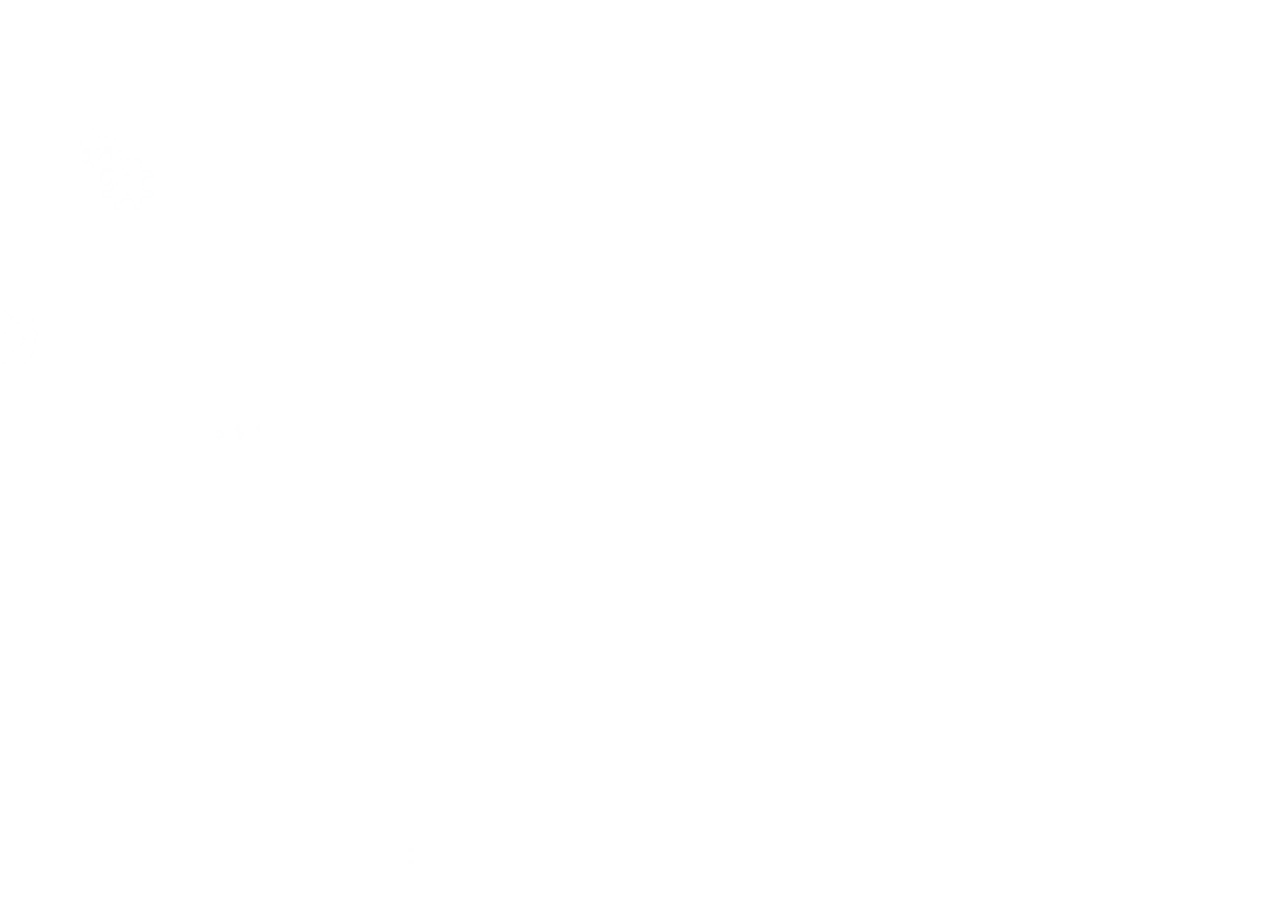
==== commit 471449c0: "Deploy 5.7" ====
--- a/index.html
+++ b/index.html
@@ -25,8 +25,8 @@
   <style>
 	@import url('https://fonts.googleapis.com/css?family=Oswald:200,300,400,500,600,700|Rajdhani:300,400,500,600,700&display=swap');
 	</style>
-<link rel="stylesheet" href="styles.5f75a9019392f637e212.css"></head>
+</head>
 <body>
   <app-root></app-root>
-<script src="runtime.acf0dec4155e77772545.js" defer></script><script src="polyfills.35a5ca1855eb057f016a.js" defer></script><script src="scripts.905033f5aae1822b5d7e.js" defer></script><script src="main.7737faa192585ec3ce50.js" defer></script></body>
+<script src="runtime.js" defer></script><script src="polyfills.js" defer></script><script src="styles.js" defer></script><script src="scripts.js" defer></script><script src="vendor.js" defer></script><script src="main.js" defer></script></body>
 </html>
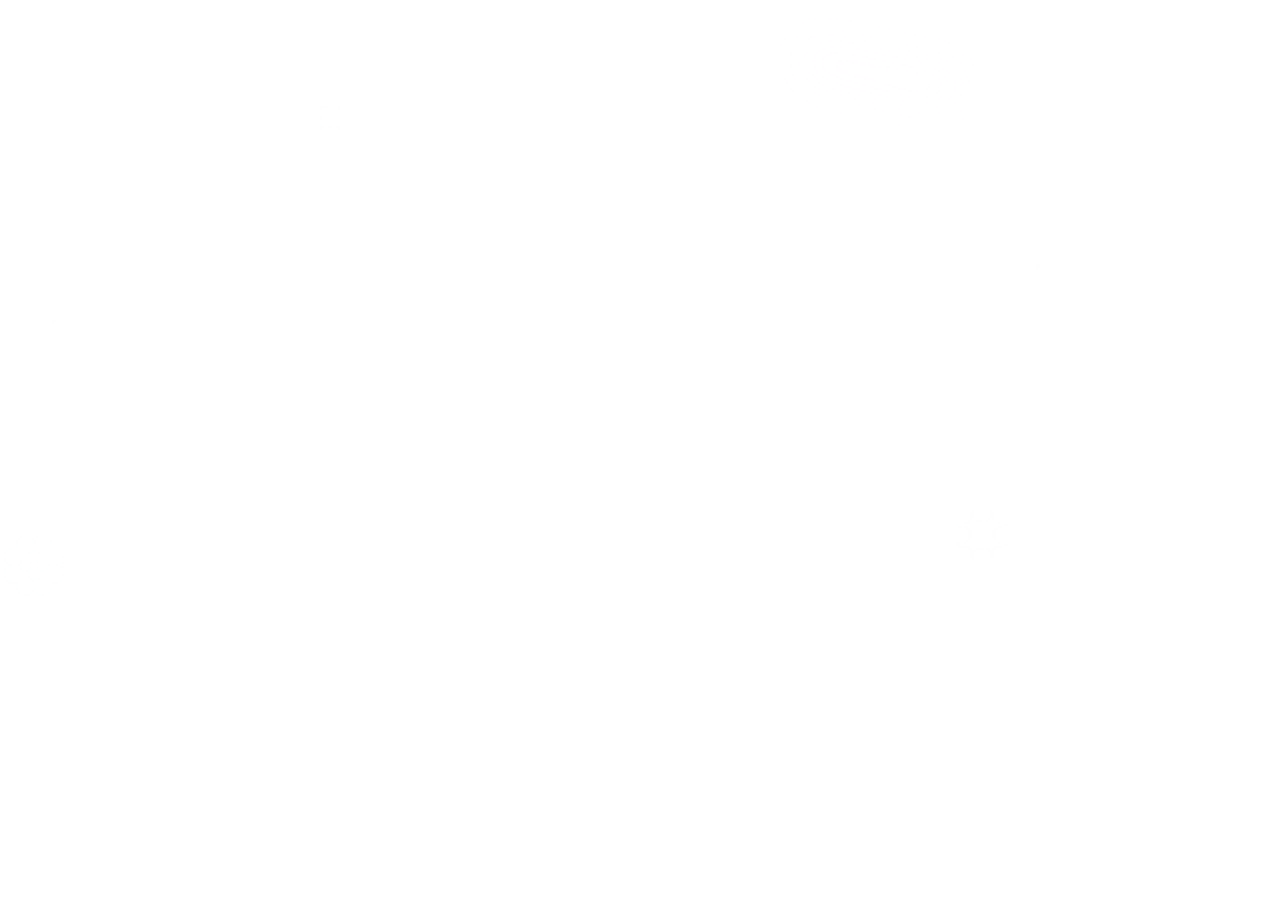
==== commit c9bd3bdd: "Deploy 6.0" ====
--- a/index.html
+++ b/index.html
@@ -12,7 +12,7 @@
 	<meta property="og:image" content="" />
 	<meta name="format-detection" content="telephone=no">
 	<title>My Portfolio</title>
-	<base href="/">
+	<base href="https://betch130.github.io/betch130.github.io">
 	<link rel="icon" href="assets/images/favicon.ico" type="image/x-icon" />
 	<link rel="shortcut icon" type="image/x-icon" href="assets/images/favicon.png" />
   <link href="https://fonts.googleapis.com/css?family=DM+Sans:400,400i,500,500i,700,700i&display=swap" rel="stylesheet">
@@ -25,8 +25,8 @@
   <style>
 	@import url('https://fonts.googleapis.com/css?family=Oswald:200,300,400,500,600,700|Rajdhani:300,400,500,600,700&display=swap');
 	</style>
-</head>
+<link rel="stylesheet" href="styles.5f75a9019392f637e212.css"></head>
 <body>
   <app-root></app-root>
-<script src="runtime.js" defer></script><script src="polyfills.js" defer></script><script src="styles.js" defer></script><script src="scripts.js" defer></script><script src="vendor.js" defer></script><script src="main.js" defer></script></body>
+<script src="runtime.acf0dec4155e77772545.js" defer></script><script src="polyfills.35a5ca1855eb057f016a.js" defer></script><script src="scripts.905033f5aae1822b5d7e.js" defer></script><script src="main.eb5c7bcdc7f582b5ab30.js" defer></script></body>
 </html>
--- a/styles.5f75a9019392f637e212.css
+++ b/styles.5f75a9019392f637e212.css
@@ -0,0 +1,17 @@
+@import url(https://fonts.googleapis.com/css?family=Barlow:100,100i,200,200i,300,300i,400,400i,500,500i,600,600i,700,700i,800,800i,900,900i|Lora:400,400i,700,700i|Montserrat:100,100i,200,200i,300,300i,400,400i,500,500i,600,600i,700,700i,800,800i,900,900i|Poppins:100,100i,200,200i,300,300i,400,400i,500,500i,600,600i,700,700i,800,800i,900,900i|Roboto:100,100i,300,300i,400,400i,500,500i,700,700i,900,900i&display=swap);
+/*!+ * Bootstrap v4.1.0 (https://getbootstrap.com/)+ * Copyright 2011-2018 The Bootstrap Authors+ * Copyright 2011-2018 Twitter, Inc.+ * Licensed under MIT (https://github.com/twbs/bootstrap/blob/master/LICENSE)+ */:root{--blue:#007bff;--indigo:#6610f2;--purple:#6f42c1;--pink:#e83e8c;--red:#dc3545;--orange:#fd7e14;--yellow:#ffc107;--green:#28a745;--teal:#20c997;--cyan:#17a2b8;--white:#fff;--gray:#6c757d;--gray-dark:#343a40;--primary:#007bff;--secondary:#6c757d;--success:#28a745;--info:#17a2b8;--warning:#ffc107;--danger:#dc3545;--light:#f8f9fa;--dark:#343a40;--breakpoint-xs:0;--breakpoint-sm:576px;--breakpoint-md:768px;--breakpoint-lg:992px;--breakpoint-xl:1200px;--font-family-sans-serif:-apple-system,BlinkMacSystemFont,"Segoe UI",Roboto,"Helvetica Neue",Arial,sans-serif,"Apple Color Emoji","Segoe UI Emoji","Segoe UI Symbol";--font-family-monospace:SFMono-Regular,Menlo,Monaco,Consolas,"Liberation Mono","Courier New",monospace}*,:after,:before{box-sizing:border-box}html{font-family:sans-serif;line-height:1.15;-webkit-text-size-adjust:100%;-ms-text-size-adjust:100%;-ms-overflow-style:scrollbar;-webkit-tap-highlight-color:transparent}article,aside,dialog,figcaption,figure,footer,header,hgroup,main,nav,section{display:block}body{font-family:-apple-system,BlinkMacSystemFont,Segoe UI,Roboto,Helvetica Neue,Arial,sans-serif,Apple Color Emoji,Segoe UI Emoji,Segoe UI Symbol;font-size:1rem;line-height:1.5;color:#212529;text-align:left}[tabindex="-1"]:focus{outline:0!important}hr{box-sizing:initial;height:0;overflow:visible}h1,h2,h3,h4,h5,h6{margin-top:0;margin-bottom:.5rem}p{margin-top:0;margin-bottom:1rem}abbr[data-original-title],abbr[title]{text-decoration:underline;-webkit-text-decoration:underline dotted;text-decoration:underline dotted;cursor:help;border-bottom:0}address{font-style:normal;line-height:inherit}address,dl,ol,ul{margin-bottom:1rem}dl,ol,ul{margin-top:0}ol ol,ol ul,ul ol,ul ul{margin-bottom:0}dt{font-weight:700}dd{margin-bottom:.5rem;margin-left:0}blockquote{margin:0 0 1rem}dfn{font-style:italic}b,strong{font-weight:bolder}small{font-size:80%}sub,sup{position:relative;font-size:75%;line-height:0;vertical-align:initial}sub{bottom:-.25em}sup{top:-.5em}a{color:#007bff;background-color:initial;-webkit-text-decoration-skip:objects}a:hover{color:#0056b3;text-decoration:underline}a:not([href]):not([tabindex]),a:not([href]):not([tabindex]):focus,a:not([href]):not([tabindex]):hover{color:inherit;text-decoration:none}a:not([href]):not([tabindex]):focus{outline:0}code,kbd,pre,samp{font-family:monospace,monospace;font-size:1em}pre{margin-top:0;margin-bottom:1rem;overflow:auto;-ms-overflow-style:scrollbar}figure{margin:0 0 1rem}svg:not(:root){overflow:hidden}table{border-collapse:collapse}caption{padding-top:.75rem;padding-bottom:.75rem;color:#6c757d;text-align:left;caption-side:bottom}th{text-align:inherit}label{display:inline-block;margin-bottom:.5rem}button{border-radius:0}button:focus{outline:1px dotted;outline:5px auto -webkit-focus-ring-color}button,input,optgroup,select,textarea{margin:0;font-family:inherit;font-size:inherit;line-height:inherit}button,input{overflow:visible}button,select{text-transform:none}[type=reset],[type=submit],button,html [type=button]{-webkit-appearance:button}[type=button]::-moz-focus-inner,[type=reset]::-moz-focus-inner,[type=submit]::-moz-focus-inner,button::-moz-focus-inner{padding:0;border-style:none}input[type=checkbox],input[type=radio]{box-sizing:border-box;padding:0}input[type=date],input[type=datetime-local],input[type=month],input[type=time]{-webkit-appearance:listbox}textarea{overflow:auto;resize:vertical}fieldset{min-width:0;padding:0;margin:0;border:0}legend{display:block;width:100%;max-width:100%;padding:0;margin-bottom:.5rem;font-size:1.5rem;line-height:inherit;color:inherit;white-space:normal}progress{vertical-align:initial}[type=number]::-webkit-inner-spin-button,[type=number]::-webkit-outer-spin-button{height:auto}[type=search]{outline-offset:-2px;-webkit-appearance:none}[type=search]::-webkit-search-cancel-button,[type=search]::-webkit-search-decoration{-webkit-appearance:none}::-webkit-file-upload-button{font:inherit;-webkit-appearance:button}output{display:inline-block}summary{display:list-item;cursor:pointer}template{display:none}[hidden]{display:none!important}.h1,.h2,.h3,.h4,.h5,.h6,h1,h2,h3,h4,h5,h6{margin-bottom:.5rem;font-family:inherit;font-weight:500;line-height:1.2;color:inherit}.h1,h1{font-size:2.5rem}.h2,h2{font-size:2rem}.h3,h3{font-size:1.75rem}.h4,h4{font-size:1.5rem}.h5,h5{font-size:1.25rem}.h6,h6{font-size:1rem}.lead{font-size:1.25rem;font-weight:300}.display-1{font-size:6rem}.display-1,.display-2{font-weight:300;line-height:1.2}.display-2{font-size:5.5rem}.display-3{font-size:4.5rem}.display-3,.display-4{font-weight:300;line-height:1.2}.display-4{font-size:3.5rem}hr{margin-top:1rem;margin-bottom:1rem;border:0;border-top:1px solid rgba(0,0,0,.1)}.small,small{font-size:80%;font-weight:400}.mark,mark{padding:.2em;background-color:#fcf8e3}.list-inline,.list-unstyled{padding-left:0;list-style:none}.list-inline-item{display:inline-block}.list-inline-item:not(:last-child){margin-right:.5rem}.initialism{font-size:90%;text-transform:uppercase}.blockquote{margin-bottom:1rem;font-size:1.25rem}.blockquote-footer{display:block;font-size:80%;color:#6c757d}.blockquote-footer:before{content:"\2014 \00A0"}.img-fluid,.img-thumbnail{max-width:100%;height:auto}.img-thumbnail{padding:.25rem;background-color:#fff;border:1px solid #dee2e6;border-radius:.25rem}.figure{display:inline-block}.figure-img{margin-bottom:.5rem;line-height:1}.figure-caption{font-size:90%;color:#6c757d}code,kbd,pre,samp{font-family:SFMono-Regular,Menlo,Monaco,Consolas,Liberation Mono,Courier New,monospace}code{font-size:87.5%;color:#e83e8c;word-break:break-word}a>code{color:inherit}kbd{padding:.2rem .4rem;font-size:87.5%;color:#fff;background-color:#212529;border-radius:.2rem}kbd kbd{padding:0;font-size:100%;font-weight:700}pre{display:block;font-size:87.5%;color:#212529}pre code{font-size:inherit;color:inherit;word-break:normal}.pre-scrollable{max-height:340px;overflow-y:scroll}.container{width:100%;padding-right:15px;padding-left:15px;margin-right:auto;margin-left:auto}@media (min-width:576px){.container{max-width:540px}}@media (min-width:768px){.container{max-width:720px}}@media (min-width:992px){.container{max-width:960px}}@media (min-width:1200px){.container{max-width:1170px}}.container-fluid{width:100%;padding-right:15px;padding-left:15px;margin-right:auto;margin-left:auto}.row{display:flex;flex-wrap:wrap;margin-right:-15px;margin-left:-15px}.no-gutters{margin-right:0;margin-left:0}.no-gutters>.col,.no-gutters>[class*=col-]{padding-right:0;padding-left:0}.col,.col-1,.col-2,.col-3,.col-4,.col-5,.col-6,.col-7,.col-8,.col-9,.col-10,.col-11,.col-12,.col-auto,.col-lg,.col-lg-1,.col-lg-2,.col-lg-3,.col-lg-4,.col-lg-5,.col-lg-6,.col-lg-7,.col-lg-8,.col-lg-9,.col-lg-10,.col-lg-11,.col-lg-12,.col-lg-auto,.col-md,.col-md-1,.col-md-2,.col-md-3,.col-md-4,.col-md-5,.col-md-6,.col-md-7,.col-md-8,.col-md-9,.col-md-10,.col-md-11,.col-md-12,.col-md-auto,.col-sm,.col-sm-1,.col-sm-2,.col-sm-3,.col-sm-4,.col-sm-5,.col-sm-6,.col-sm-7,.col-sm-8,.col-sm-9,.col-sm-10,.col-sm-11,.col-sm-12,.col-sm-auto,.col-xl,.col-xl-1,.col-xl-2,.col-xl-3,.col-xl-4,.col-xl-5,.col-xl-6,.col-xl-7,.col-xl-8,.col-xl-9,.col-xl-10,.col-xl-11,.col-xl-12,.col-xl-auto{position:relative;width:100%;min-height:1px;padding-right:15px;padding-left:15px}.col{flex-basis:0;flex-grow:1;max-width:100%}.col-auto{flex:0 0 auto;width:auto;max-width:none}.col-1{flex:0 0 8.333333%;max-width:8.333333%}.col-2{flex:0 0 16.666667%;max-width:16.666667%}.col-3{flex:0 0 25%;max-width:25%}.col-4{flex:0 0 33.333333%;max-width:33.333333%}.col-5{flex:0 0 41.666667%;max-width:41.666667%}.col-6{flex:0 0 50%;max-width:50%}.col-7{flex:0 0 58.333333%;max-width:58.333333%}.col-8{flex:0 0 66.666667%;max-width:66.666667%}.col-9{flex:0 0 75%;max-width:75%}.col-10{flex:0 0 83.333333%;max-width:83.333333%}.col-11{flex:0 0 91.666667%;max-width:91.666667%}.col-12{flex:0 0 100%;max-width:100%}.order-first{order:-1}.order-last{order:13}.order-0{order:0}.order-1{order:1}.order-2{order:2}.order-3{order:3}.order-4{order:4}.order-5{order:5}.order-6{order:6}.order-7{order:7}.order-8{order:8}.order-9{order:9}.order-10{order:10}.order-11{order:11}.order-12{order:12}.offset-1{margin-left:8.333333%}.offset-2{margin-left:16.666667%}.offset-3{margin-left:25%}.offset-4{margin-left:33.333333%}.offset-5{margin-left:41.666667%}.offset-6{margin-left:50%}.offset-7{margin-left:58.333333%}.offset-8{margin-left:66.666667%}.offset-9{margin-left:75%}.offset-10{margin-left:83.333333%}.offset-11{margin-left:91.666667%}@media (min-width:576px){.col-sm{flex-basis:0;flex-grow:1;max-width:100%}.col-sm-auto{flex:0 0 auto;width:auto;max-width:none}.col-sm-1{flex:0 0 8.333333%;max-width:8.333333%}.col-sm-2{flex:0 0 16.666667%;max-width:16.666667%}.col-sm-3{flex:0 0 25%;max-width:25%}.col-sm-4{flex:0 0 33.333333%;max-width:33.333333%}.col-sm-5{flex:0 0 41.666667%;max-width:41.666667%}.col-sm-6{flex:0 0 50%;max-width:50%}.col-sm-7{flex:0 0 58.333333%;max-width:58.333333%}.col-sm-8{flex:0 0 66.666667%;max-width:66.666667%}.col-sm-9{flex:0 0 75%;max-width:75%}.col-sm-10{flex:0 0 83.333333%;max-width:83.333333%}.col-sm-11{flex:0 0 91.666667%;max-width:91.666667%}.col-sm-12{flex:0 0 100%;max-width:100%}.order-sm-first{order:-1}.order-sm-last{order:13}.order-sm-0{order:0}.order-sm-1{order:1}.order-sm-2{order:2}.order-sm-3{order:3}.order-sm-4{order:4}.order-sm-5{order:5}.order-sm-6{order:6}.order-sm-7{order:7}.order-sm-8{order:8}.order-sm-9{order:9}.order-sm-10{order:10}.order-sm-11{order:11}.order-sm-12{order:12}.offset-sm-0{margin-left:0}.offset-sm-1{margin-left:8.333333%}.offset-sm-2{margin-left:16.666667%}.offset-sm-3{margin-left:25%}.offset-sm-4{margin-left:33.333333%}.offset-sm-5{margin-left:41.666667%}.offset-sm-6{margin-left:50%}.offset-sm-7{margin-left:58.333333%}.offset-sm-8{margin-left:66.666667%}.offset-sm-9{margin-left:75%}.offset-sm-10{margin-left:83.333333%}.offset-sm-11{margin-left:91.666667%}}@media (min-width:768px){.col-md{flex-basis:0;flex-grow:1;max-width:100%}.col-md-auto{flex:0 0 auto;width:auto;max-width:none}.col-md-1{flex:0 0 8.333333%;max-width:8.333333%}.col-md-2{flex:0 0 16.666667%;max-width:16.666667%}.col-md-3{flex:0 0 25%;max-width:25%}.col-md-4{flex:0 0 33.333333%;max-width:33.333333%}.col-md-5{flex:0 0 41.666667%;max-width:41.666667%}.col-md-6{flex:0 0 50%;max-width:50%}.col-md-7{flex:0 0 58.333333%;max-width:58.333333%}.col-md-8{flex:0 0 66.666667%;max-width:66.666667%}.col-md-9{flex:0 0 75%;max-width:75%}.col-md-10{flex:0 0 83.333333%;max-width:83.333333%}.col-md-11{flex:0 0 91.666667%;max-width:91.666667%}.col-md-12{flex:0 0 100%;max-width:100%}.order-md-first{order:-1}.order-md-last{order:13}.order-md-0{order:0}.order-md-1{order:1}.order-md-2{order:2}.order-md-3{order:3}.order-md-4{order:4}.order-md-5{order:5}.order-md-6{order:6}.order-md-7{order:7}.order-md-8{order:8}.order-md-9{order:9}.order-md-10{order:10}.order-md-11{order:11}.order-md-12{order:12}.offset-md-0{margin-left:0}.offset-md-1{margin-left:8.333333%}.offset-md-2{margin-left:16.666667%}.offset-md-3{margin-left:25%}.offset-md-4{margin-left:33.333333%}.offset-md-5{margin-left:41.666667%}.offset-md-6{margin-left:50%}.offset-md-7{margin-left:58.333333%}.offset-md-8{margin-left:66.666667%}.offset-md-9{margin-left:75%}.offset-md-10{margin-left:83.333333%}.offset-md-11{margin-left:91.666667%}}@media (min-width:992px){.col-lg{flex-basis:0;flex-grow:1;max-width:100%}.col-lg-auto{flex:0 0 auto;width:auto;max-width:none}.col-lg-1{flex:0 0 8.333333%;max-width:8.333333%}.col-lg-2{flex:0 0 16.666667%;max-width:16.666667%}.col-lg-3{flex:0 0 25%;max-width:25%}.col-lg-4{flex:0 0 33.333333%;max-width:33.333333%}.col-lg-5{flex:0 0 41.666667%;max-width:41.666667%}.col-lg-6{flex:0 0 50%;max-width:50%}.col-lg-7{flex:0 0 58.333333%;max-width:58.333333%}.col-lg-8{flex:0 0 66.666667%;max-width:66.666667%}.col-lg-9{flex:0 0 75%;max-width:75%}.col-lg-10{flex:0 0 83.333333%;max-width:83.333333%}.col-lg-11{flex:0 0 91.666667%;max-width:91.666667%}.col-lg-12{flex:0 0 100%;max-width:100%}.order-lg-first{order:-1}.order-lg-last{order:13}.order-lg-0{order:0}.order-lg-1{order:1}.order-lg-2{order:2}.order-lg-3{order:3}.order-lg-4{order:4}.order-lg-5{order:5}.order-lg-6{order:6}.order-lg-7{order:7}.order-lg-8{order:8}.order-lg-9{order:9}.order-lg-10{order:10}.order-lg-11{order:11}.order-lg-12{order:12}.offset-lg-0{margin-left:0}.offset-lg-1{margin-left:8.333333%}.offset-lg-2{margin-left:16.666667%}.offset-lg-3{margin-left:25%}.offset-lg-4{margin-left:33.333333%}.offset-lg-5{margin-left:41.666667%}.offset-lg-6{margin-left:50%}.offset-lg-7{margin-left:58.333333%}.offset-lg-8{margin-left:66.666667%}.offset-lg-9{margin-left:75%}.offset-lg-10{margin-left:83.333333%}.offset-lg-11{margin-left:91.666667%}}@media (min-width:1200px){.col-xl{flex-basis:0;flex-grow:1;max-width:100%}.col-xl-auto{flex:0 0 auto;width:auto;max-width:none}.col-xl-1{flex:0 0 8.333333%;max-width:8.333333%}.col-xl-2{flex:0 0 16.666667%;max-width:16.666667%}.col-xl-3{flex:0 0 25%;max-width:25%}.col-xl-4{flex:0 0 33.333333%;max-width:33.333333%}.col-xl-5{flex:0 0 41.666667%;max-width:41.666667%}.col-xl-6{flex:0 0 50%;max-width:50%}.col-xl-7{flex:0 0 58.333333%;max-width:58.333333%}.col-xl-8{flex:0 0 66.666667%;max-width:66.666667%}.col-xl-9{flex:0 0 75%;max-width:75%}.col-xl-10{flex:0 0 83.333333%;max-width:83.333333%}.col-xl-11{flex:0 0 91.666667%;max-width:91.666667%}.col-xl-12{flex:0 0 100%;max-width:100%}.order-xl-first{order:-1}.order-xl-last{order:13}.order-xl-0{order:0}.order-xl-1{order:1}.order-xl-2{order:2}.order-xl-3{order:3}.order-xl-4{order:4}.order-xl-5{order:5}.order-xl-6{order:6}.order-xl-7{order:7}.order-xl-8{order:8}.order-xl-9{order:9}.order-xl-10{order:10}.order-xl-11{order:11}.order-xl-12{order:12}.offset-xl-0{margin-left:0}.offset-xl-1{margin-left:8.333333%}.offset-xl-2{margin-left:16.666667%}.offset-xl-3{margin-left:25%}.offset-xl-4{margin-left:33.333333%}.offset-xl-5{margin-left:41.666667%}.offset-xl-6{margin-left:50%}.offset-xl-7{margin-left:58.333333%}.offset-xl-8{margin-left:66.666667%}.offset-xl-9{margin-left:75%}.offset-xl-10{margin-left:83.333333%}.offset-xl-11{margin-left:91.666667%}}.table{width:100%;max-width:100%;margin-bottom:1rem;background-color:initial}.table td,.table th{padding:.75rem;vertical-align:top;border-top:1px solid #dee2e6}.table thead th{vertical-align:bottom;border-bottom:2px solid #dee2e6}.table tbody+tbody{border-top:2px solid #dee2e6}.table .table{background-color:#fff}.table-sm td,.table-sm th{padding:.3rem}.table-bordered,.table-bordered td,.table-bordered th{border:1px solid #dee2e6}.table-bordered thead td,.table-bordered thead th{border-bottom-width:2px}.table-borderless tbody+tbody,.table-borderless td,.table-borderless th,.table-borderless thead th{border:0}.table-striped tbody tr:nth-of-type(odd){background-color:rgba(0,0,0,.05)}.table-hover tbody tr:hover{background-color:rgba(0,0,0,.075)}.table-primary,.table-primary>td,.table-primary>th{background-color:#b8daff}.table-hover .table-primary:hover,.table-hover .table-primary:hover>td,.table-hover .table-primary:hover>th{background-color:#9fcdff}.table-secondary,.table-secondary>td,.table-secondary>th{background-color:#d6d8db}.table-hover .table-secondary:hover,.table-hover .table-secondary:hover>td,.table-hover .table-secondary:hover>th{background-color:#c8cbcf}.table-success,.table-success>td,.table-success>th{background-color:#c3e6cb}.table-hover .table-success:hover,.table-hover .table-success:hover>td,.table-hover .table-success:hover>th{background-color:#b1dfbb}.table-info,.table-info>td,.table-info>th{background-color:#bee5eb}.table-hover .table-info:hover,.table-hover .table-info:hover>td,.table-hover .table-info:hover>th{background-color:#abdde5}.table-warning,.table-warning>td,.table-warning>th{background-color:#ffeeba}.table-hover .table-warning:hover,.table-hover .table-warning:hover>td,.table-hover .table-warning:hover>th{background-color:#ffe8a1}.table-danger,.table-danger>td,.table-danger>th{background-color:#f5c6cb}.table-hover .table-danger:hover,.table-hover .table-danger:hover>td,.table-hover .table-danger:hover>th{background-color:#f1b0b7}.table-light,.table-light>td,.table-light>th{background-color:#fdfdfe}.table-hover .table-light:hover,.table-hover .table-light:hover>td,.table-hover .table-light:hover>th{background-color:#ececf6}.table-dark,.table-dark>td,.table-dark>th{background-color:#c6c8ca}.table-hover .table-dark:hover,.table-hover .table-dark:hover>td,.table-hover .table-dark:hover>th{background-color:#b9bbbe}.table-active,.table-active>td,.table-active>th,.table-hover .table-active:hover,.table-hover .table-active:hover>td,.table-hover .table-active:hover>th{background-color:rgba(0,0,0,.075)}.table .thead-dark th{color:#fff;background-color:#212529;border-color:#32383e}.table .thead-light th{color:#495057;background-color:#e9ecef;border-color:#dee2e6}.table-dark{color:#fff;background-color:#212529}.table-dark td,.table-dark th,.table-dark thead th{border-color:#32383e}.table-dark.table-bordered{border:0}.table-dark.table-striped tbody tr:nth-of-type(odd){background-color:hsla(0,0%,100%,.05)}.table-dark.table-hover tbody tr:hover{background-color:hsla(0,0%,100%,.075)}@media (max-width:575.98px){.table-responsive-sm{display:block;width:100%;overflow-x:auto;-webkit-overflow-scrolling:touch;-ms-overflow-style:-ms-autohiding-scrollbar}.table-responsive-sm>.table-bordered{border:0}}@media (max-width:767.98px){.table-responsive-md{display:block;width:100%;overflow-x:auto;-webkit-overflow-scrolling:touch;-ms-overflow-style:-ms-autohiding-scrollbar}.table-responsive-md>.table-bordered{border:0}}@media (max-width:991.98px){.table-responsive-lg{display:block;width:100%;overflow-x:auto;-webkit-overflow-scrolling:touch;-ms-overflow-style:-ms-autohiding-scrollbar}.table-responsive-lg>.table-bordered{border:0}}@media (max-width:1199.98px){.table-responsive-xl{display:block;width:100%;overflow-x:auto;-webkit-overflow-scrolling:touch;-ms-overflow-style:-ms-autohiding-scrollbar}.table-responsive-xl>.table-bordered{border:0}}.table-responsive{display:block;width:100%;overflow-x:auto;-webkit-overflow-scrolling:touch;-ms-overflow-style:-ms-autohiding-scrollbar}.table-responsive>.table-bordered{border:0}.form-control{display:block;width:100%;padding:.375rem .75rem;font-size:1rem;line-height:1.5;color:#495057;background-color:#fff;background-clip:padding-box;border:1px solid #ced4da;border-radius:.25rem;transition:border-color .15s ease-in-out,box-shadow .15s ease-in-out}@media screen and (prefers-reduced-motion:reduce){.form-control{transition:none}}.form-control::-ms-expand{background-color:initial;border:0}.form-control:focus{color:#495057;background-color:#fff;border-color:#80bdff;box-shadow:0 0 0 .2rem rgba(0,123,255,.25)}.form-control::placeholder{color:#6c757d;opacity:1}.form-control:disabled,.form-control[readonly]{background-color:#e9ecef;opacity:1}select.form-control:not([size]):not([multiple]){height:calc(2.25rem + 2px)}select.form-control:focus::-ms-value{color:#495057;background-color:#fff}.form-control-file,.form-control-range{display:block;width:100%}.col-form-label{padding-top:calc(.375rem + 1px);padding-bottom:calc(.375rem + 1px);margin-bottom:0;font-size:inherit;line-height:1.5}.col-form-label-lg{padding-top:calc(.5rem + 1px);padding-bottom:calc(.5rem + 1px);font-size:1.25rem;line-height:1.5}.col-form-label-sm{padding-top:calc(.25rem + 1px);padding-bottom:calc(.25rem + 1px);font-size:.875rem;line-height:1.5}.form-control-plaintext{display:block;width:100%;padding-top:.375rem;padding-bottom:.375rem;margin-bottom:0;line-height:1.5;color:#212529;background-color:initial;border:solid transparent;border-width:1px 0}.form-control-plaintext.form-control-lg,.form-control-plaintext.form-control-sm,.input-group-lg>.form-control-plaintext.form-control,.input-group-lg>.input-group-append>.form-control-plaintext.btn,.input-group-lg>.input-group-append>.form-control-plaintext.input-group-text,.input-group-lg>.input-group-prepend>.form-control-plaintext.btn,.input-group-lg>.input-group-prepend>.form-control-plaintext.input-group-text,.input-group-sm>.form-control-plaintext.form-control,.input-group-sm>.input-group-append>.form-control-plaintext.btn,.input-group-sm>.input-group-append>.form-control-plaintext.input-group-text,.input-group-sm>.input-group-prepend>.form-control-plaintext.btn,.input-group-sm>.input-group-prepend>.form-control-plaintext.input-group-text{padding-right:0;padding-left:0}.form-control-sm,.input-group-sm>.form-control,.input-group-sm>.input-group-append>.btn,.input-group-sm>.input-group-append>.input-group-text,.input-group-sm>.input-group-prepend>.btn,.input-group-sm>.input-group-prepend>.input-group-text{padding:.25rem .5rem;font-size:.875rem;line-height:1.5;border-radius:.2rem}.input-group-sm>.input-group-append>select.btn:not([size]):not([multiple]),.input-group-sm>.input-group-append>select.input-group-text:not([size]):not([multiple]),.input-group-sm>.input-group-prepend>select.btn:not([size]):not([multiple]),.input-group-sm>.input-group-prepend>select.input-group-text:not([size]):not([multiple]),.input-group-sm>select.form-control:not([size]):not([multiple]),select.form-control-sm:not([size]):not([multiple]){height:calc(1.8125rem + 2px)}.form-control-lg,.input-group-lg>.form-control,.input-group-lg>.input-group-append>.btn,.input-group-lg>.input-group-append>.input-group-text,.input-group-lg>.input-group-prepend>.btn,.input-group-lg>.input-group-prepend>.input-group-text{padding:.5rem 1rem;font-size:1.25rem;line-height:1.5;border-radius:.3rem}.input-group-lg>.input-group-append>select.btn:not([size]):not([multiple]),.input-group-lg>.input-group-append>select.input-group-text:not([size]):not([multiple]),.input-group-lg>.input-group-prepend>select.btn:not([size]):not([multiple]),.input-group-lg>.input-group-prepend>select.input-group-text:not([size]):not([multiple]),.input-group-lg>select.form-control:not([size]):not([multiple]),select.form-control-lg:not([size]):not([multiple]){height:calc(2.875rem + 2px)}.form-group{margin-bottom:1rem}.form-text{display:block;margin-top:.25rem}.form-row{display:flex;flex-wrap:wrap;margin-right:-5px;margin-left:-5px}.form-row>.col,.form-row>[class*=col-]{padding-right:5px;padding-left:5px}.form-check{position:relative;display:block;padding-left:1.25rem}.form-check-input{position:absolute;margin-top:.3rem;margin-left:-1.25rem}.form-check-input:disabled~.form-check-label{color:#6c757d}.form-check-label{margin-bottom:0}.form-check-inline{display:inline-flex;align-items:center;padding-left:0;margin-right:.75rem}.form-check-inline .form-check-input{position:static;margin-top:0;margin-right:.3125rem;margin-left:0}.valid-feedback{display:none;width:100%;margin-top:.25rem;font-size:80%;color:#28a745}.valid-tooltip{position:absolute;top:100%;z-index:5;display:none;max-width:100%;padding:.5rem;margin-top:.1rem;font-size:.875rem;line-height:1;color:#fff;background-color:rgba(40,167,69,.8);border-radius:.2rem}.custom-select.is-valid,.form-control.is-valid,.was-validated .custom-select:valid,.was-validated .form-control:valid{border-color:#28a745}.custom-select.is-valid:focus,.form-control.is-valid:focus,.was-validated .custom-select:valid:focus,.was-validated .form-control:valid:focus{border-color:#28a745;box-shadow:0 0 0 .2rem rgba(40,167,69,.25)}.custom-select.is-valid~.valid-feedback,.custom-select.is-valid~.valid-tooltip,.form-control.is-valid~.valid-feedback,.form-control.is-valid~.valid-tooltip,.was-validated .custom-select:valid~.valid-feedback,.was-validated .custom-select:valid~.valid-tooltip,.was-validated .form-control:valid~.valid-feedback,.was-validated .form-control:valid~.valid-tooltip{display:block}.form-check-input.is-valid~.form-check-label,.was-validated .form-check-input:valid~.form-check-label{color:#28a745}.form-check-input.is-valid~.valid-feedback,.form-check-input.is-valid~.valid-tooltip,.was-validated .form-check-input:valid~.valid-feedback,.was-validated .form-check-input:valid~.valid-tooltip{display:block}.custom-control-input.is-valid~.custom-control-label,.was-validated .custom-control-input:valid~.custom-control-label{color:#28a745}.custom-control-input.is-valid~.custom-control-label:before,.was-validated .custom-control-input:valid~.custom-control-label:before{background-color:#71dd8a}.custom-control-input.is-valid~.valid-feedback,.custom-control-input.is-valid~.valid-tooltip,.was-validated .custom-control-input:valid~.valid-feedback,.was-validated .custom-control-input:valid~.valid-tooltip{display:block}.custom-control-input.is-valid:checked~.custom-control-label:before,.was-validated .custom-control-input:valid:checked~.custom-control-label:before{background-color:#34ce57}.custom-control-input.is-valid:focus~.custom-control-label:before,.was-validated .custom-control-input:valid:focus~.custom-control-label:before{box-shadow:0 0 0 1px #fff,0 0 0 .2rem rgba(40,167,69,.25)}.custom-file-input.is-valid~.custom-file-label,.was-validated .custom-file-input:valid~.custom-file-label{border-color:#28a745}.custom-file-input.is-valid~.custom-file-label:before,.was-validated .custom-file-input:valid~.custom-file-label:before{border-color:inherit}.custom-file-input.is-valid~.valid-feedback,.custom-file-input.is-valid~.valid-tooltip,.was-validated .custom-file-input:valid~.valid-feedback,.was-validated .custom-file-input:valid~.valid-tooltip{display:block}.custom-file-input.is-valid:focus~.custom-file-label,.was-validated .custom-file-input:valid:focus~.custom-file-label{box-shadow:0 0 0 .2rem rgba(40,167,69,.25)}.invalid-feedback{display:none;width:100%;margin-top:.25rem;font-size:80%;color:#dc3545}.invalid-tooltip{position:absolute;top:100%;z-index:5;display:none;max-width:100%;padding:.5rem;margin-top:.1rem;font-size:.875rem;line-height:1;color:#fff;background-color:rgba(220,53,69,.8);border-radius:.2rem}.custom-select.is-invalid,.form-control.is-invalid,.was-validated .custom-select:invalid,.was-validated .form-control:invalid{border-color:#dc3545}.custom-select.is-invalid:focus,.form-control.is-invalid:focus,.was-validated .custom-select:invalid:focus,.was-validated .form-control:invalid:focus{border-color:#dc3545;box-shadow:0 0 0 .2rem rgba(220,53,69,.25)}.custom-select.is-invalid~.invalid-feedback,.custom-select.is-invalid~.invalid-tooltip,.form-control.is-invalid~.invalid-feedback,.form-control.is-invalid~.invalid-tooltip,.was-validated .custom-select:invalid~.invalid-feedback,.was-validated .custom-select:invalid~.invalid-tooltip,.was-validated .form-control:invalid~.invalid-feedback,.was-validated .form-control:invalid~.invalid-tooltip{display:block}.form-check-input.is-invalid~.form-check-label,.was-validated .form-check-input:invalid~.form-check-label{color:#dc3545}.form-check-input.is-invalid~.invalid-feedback,.form-check-input.is-invalid~.invalid-tooltip,.was-validated .form-check-input:invalid~.invalid-feedback,.was-validated .form-check-input:invalid~.invalid-tooltip{display:block}.custom-control-input.is-invalid~.custom-control-label,.was-validated .custom-control-input:invalid~.custom-control-label{color:#dc3545}.custom-control-input.is-invalid~.custom-control-label:before,.was-validated .custom-control-input:invalid~.custom-control-label:before{background-color:#efa2a9}.custom-control-input.is-invalid~.invalid-feedback,.custom-control-input.is-invalid~.invalid-tooltip,.was-validated .custom-control-input:invalid~.invalid-feedback,.was-validated .custom-control-input:invalid~.invalid-tooltip{display:block}.custom-control-input.is-invalid:checked~.custom-control-label:before,.was-validated .custom-control-input:invalid:checked~.custom-control-label:before{background-color:#e4606d}.custom-control-input.is-invalid:focus~.custom-control-label:before,.was-validated .custom-control-input:invalid:focus~.custom-control-label:before{box-shadow:0 0 0 1px #fff,0 0 0 .2rem rgba(220,53,69,.25)}.custom-file-input.is-invalid~.custom-file-label,.was-validated .custom-file-input:invalid~.custom-file-label{border-color:#dc3545}.custom-file-input.is-invalid~.custom-file-label:before,.was-validated .custom-file-input:invalid~.custom-file-label:before{border-color:inherit}.custom-file-input.is-invalid~.invalid-feedback,.custom-file-input.is-invalid~.invalid-tooltip,.was-validated .custom-file-input:invalid~.invalid-feedback,.was-validated .custom-file-input:invalid~.invalid-tooltip{display:block}.custom-file-input.is-invalid:focus~.custom-file-label,.was-validated .custom-file-input:invalid:focus~.custom-file-label{box-shadow:0 0 0 .2rem rgba(220,53,69,.25)}.form-inline{display:flex;flex-flow:row wrap;align-items:center}.form-inline .form-check{width:100%}@media (min-width:576px){.form-inline label{justify-content:center}.form-inline .form-group,.form-inline label{display:flex;align-items:center;margin-bottom:0}.form-inline .form-group{flex:0 0 auto;flex-flow:row wrap}.form-inline .form-control{display:inline-block;width:auto;vertical-align:middle}.form-inline .form-control-plaintext{display:inline-block}.form-inline .custom-select,.form-inline .input-group{width:auto}.form-inline .form-check{display:flex;align-items:center;justify-content:center;width:auto;padding-left:0}.form-inline .form-check-input{position:relative;margin-top:0;margin-right:.25rem;margin-left:0}.form-inline .custom-control{align-items:center;justify-content:center}.form-inline .custom-control-label{margin-bottom:0}}.btn{-webkit-user-select:none;user-select:none;padding:.375rem .75rem;font-size:1rem;line-height:1.5;border-radius:.25rem;transition:color .15s ease-in-out,background-color .15s ease-in-out,border-color .15s ease-in-out,box-shadow .15s ease-in-out}@media screen and (prefers-reduced-motion:reduce){.btn{transition:none}}.btn:focus,.btn:hover{text-decoration:none}.btn.focus,.btn:focus{outline:0;box-shadow:0 0 0 .2rem rgba(0,123,255,.25)}.btn.disabled,.btn:disabled{opacity:.65}.btn:not(:disabled):not(.disabled){cursor:pointer}.btn:not(:disabled):not(.disabled).active,.btn:not(:disabled):not(.disabled):active{background-image:none}a.btn.disabled,fieldset:disabled a.btn{pointer-events:none}.btn-primary{background-color:#007bff;border-color:#007bff}.btn-primary:hover{color:#fff;background-color:#0069d9;border-color:#0062cc}.btn-primary.focus,.btn-primary:focus{box-shadow:0 0 0 .2rem rgba(0,123,255,.5)}.btn-primary.disabled,.btn-primary:disabled{color:#fff;background-color:#007bff;border-color:#007bff}.btn-primary:not(:disabled):not(.disabled).active,.btn-primary:not(:disabled):not(.disabled):active,.show>.btn-primary.dropdown-toggle{color:#fff;background-color:#0062cc;border-color:#005cbf}.btn-primary:not(:disabled):not(.disabled).active:focus,.btn-primary:not(:disabled):not(.disabled):active:focus,.show>.btn-primary.dropdown-toggle:focus{box-shadow:0 0 0 .2rem rgba(0,123,255,.5)}.btn-secondary{color:#fff;background-color:#6c757d;border-color:#6c757d}.btn-secondary:hover{color:#fff;background-color:#5a6268;border-color:#545b62}.btn-secondary.focus,.btn-secondary:focus{box-shadow:0 0 0 .2rem rgba(108,117,125,.5)}.btn-secondary.disabled,.btn-secondary:disabled{color:#fff;background-color:#6c757d;border-color:#6c757d}.btn-secondary:not(:disabled):not(.disabled).active,.btn-secondary:not(:disabled):not(.disabled):active,.show>.btn-secondary.dropdown-toggle{color:#fff;background-color:#545b62;border-color:#4e555b}.btn-secondary:not(:disabled):not(.disabled).active:focus,.btn-secondary:not(:disabled):not(.disabled):active:focus,.show>.btn-secondary.dropdown-toggle:focus{box-shadow:0 0 0 .2rem rgba(108,117,125,.5)}.btn-success{background-color:#28a745;border-color:#28a745}.btn-success:hover{color:#fff;background-color:#218838;border-color:#1e7e34}.btn-success.focus,.btn-success:focus{box-shadow:0 0 0 .2rem rgba(40,167,69,.5)}.btn-success.disabled,.btn-success:disabled{color:#fff;background-color:#28a745;border-color:#28a745}.btn-success:not(:disabled):not(.disabled).active,.btn-success:not(:disabled):not(.disabled):active,.show>.btn-success.dropdown-toggle{color:#fff;background-color:#1e7e34;border-color:#1c7430}.btn-success:not(:disabled):not(.disabled).active:focus,.btn-success:not(:disabled):not(.disabled):active:focus,.show>.btn-success.dropdown-toggle:focus{box-shadow:0 0 0 .2rem rgba(40,167,69,.5)}.btn-info{background-color:#17a2b8;border-color:#17a2b8}.btn-info:hover{color:#fff;background-color:#138496;border-color:#117a8b}.btn-info.focus,.btn-info:focus{box-shadow:0 0 0 .2rem rgba(23,162,184,.5)}.btn-info.disabled,.btn-info:disabled{color:#fff;background-color:#17a2b8;border-color:#17a2b8}.btn-info:not(:disabled):not(.disabled).active,.btn-info:not(:disabled):not(.disabled):active,.show>.btn-info.dropdown-toggle{color:#fff;background-color:#117a8b;border-color:#10707f}.btn-info:not(:disabled):not(.disabled).active:focus,.btn-info:not(:disabled):not(.disabled):active:focus,.show>.btn-info.dropdown-toggle:focus{box-shadow:0 0 0 .2rem rgba(23,162,184,.5)}.btn-warning{color:#212529;background-color:#ffc107;border-color:#ffc107}.btn-warning:hover{color:#212529;background-color:#e0a800;border-color:#d39e00}.btn-warning.focus,.btn-warning:focus{box-shadow:0 0 0 .2rem rgba(255,193,7,.5)}.btn-warning.disabled,.btn-warning:disabled{color:#212529;background-color:#ffc107;border-color:#ffc107}.btn-warning:not(:disabled):not(.disabled).active,.btn-warning:not(:disabled):not(.disabled):active,.show>.btn-warning.dropdown-toggle{color:#212529;background-color:#d39e00;border-color:#c69500}.btn-warning:not(:disabled):not(.disabled).active:focus,.btn-warning:not(:disabled):not(.disabled):active:focus,.show>.btn-warning.dropdown-toggle:focus{box-shadow:0 0 0 .2rem rgba(255,193,7,.5)}.btn-danger{background-color:#dc3545;border-color:#dc3545}.btn-danger:hover{color:#fff;background-color:#c82333;border-color:#bd2130}.btn-danger.focus,.btn-danger:focus{box-shadow:0 0 0 .2rem rgba(220,53,69,.5)}.btn-danger.disabled,.btn-danger:disabled{color:#fff;background-color:#dc3545;border-color:#dc3545}.btn-danger:not(:disabled):not(.disabled).active,.btn-danger:not(:disabled):not(.disabled):active,.show>.btn-danger.dropdown-toggle{color:#fff;background-color:#bd2130;border-color:#b21f2d}.btn-danger:not(:disabled):not(.disabled).active:focus,.btn-danger:not(:disabled):not(.disabled):active:focus,.show>.btn-danger.dropdown-toggle:focus{box-shadow:0 0 0 .2rem rgba(220,53,69,.5)}.btn-light{color:#212529;background-color:#f8f9fa;border-color:#f8f9fa}.btn-light:hover{color:#212529;background-color:#e2e6ea;border-color:#dae0e5}.btn-light.focus,.btn-light:focus{box-shadow:0 0 0 .2rem rgba(248,249,250,.5)}.btn-light.disabled,.btn-light:disabled{color:#212529;background-color:#f8f9fa;border-color:#f8f9fa}.btn-light:not(:disabled):not(.disabled).active,.btn-light:not(:disabled):not(.disabled):active,.show>.btn-light.dropdown-toggle{color:#212529;background-color:#dae0e5;border-color:#d3d9df}.btn-light:not(:disabled):not(.disabled).active:focus,.btn-light:not(:disabled):not(.disabled):active:focus,.show>.btn-light.dropdown-toggle:focus{box-shadow:0 0 0 .2rem rgba(248,249,250,.5)}.btn-dark{color:#fff;background-color:#343a40;border-color:#343a40}.btn-dark:hover{color:#fff;background-color:#23272b;border-color:#1d2124}.btn-dark.focus,.btn-dark:focus{box-shadow:0 0 0 .2rem rgba(52,58,64,.5)}.btn-dark.disabled,.btn-dark:disabled{color:#fff;background-color:#343a40;border-color:#343a40}.btn-dark:not(:disabled):not(.disabled).active,.btn-dark:not(:disabled):not(.disabled):active,.show>.btn-dark.dropdown-toggle{color:#fff;background-color:#1d2124;border-color:#171a1d}.btn-dark:not(:disabled):not(.disabled).active:focus,.btn-dark:not(:disabled):not(.disabled):active:focus,.show>.btn-dark.dropdown-toggle:focus{box-shadow:0 0 0 .2rem rgba(52,58,64,.5)}.btn-outline-primary{color:#007bff;background-color:initial;border-color:#007bff}.btn-outline-primary:hover{background-color:#007bff;border-color:#007bff}.btn-outline-primary.focus,.btn-outline-primary:focus{box-shadow:0 0 0 .2rem rgba(0,123,255,.5)}.btn-outline-primary.disabled,.btn-outline-primary:disabled{color:#007bff;background-color:initial}.btn-outline-primary:not(:disabled):not(.disabled).active,.btn-outline-primary:not(:disabled):not(.disabled):active,.show>.btn-outline-primary.dropdown-toggle{color:#fff;background-color:#007bff;border-color:#007bff}.btn-outline-primary:not(:disabled):not(.disabled).active:focus,.btn-outline-primary:not(:disabled):not(.disabled):active:focus,.show>.btn-outline-primary.dropdown-toggle:focus{box-shadow:0 0 0 .2rem rgba(0,123,255,.5)}.btn-outline-secondary{color:#6c757d;background-color:initial;border-color:#6c757d}.btn-outline-secondary:hover{background-color:#6c757d;border-color:#6c757d}.btn-outline-secondary.focus,.btn-outline-secondary:focus{box-shadow:0 0 0 .2rem rgba(108,117,125,.5)}.btn-outline-secondary.disabled,.btn-outline-secondary:disabled{color:#6c757d;background-color:initial}.btn-outline-secondary:not(:disabled):not(.disabled).active,.btn-outline-secondary:not(:disabled):not(.disabled):active,.show>.btn-outline-secondary.dropdown-toggle{color:#fff;background-color:#6c757d;border-color:#6c757d}.btn-outline-secondary:not(:disabled):not(.disabled).active:focus,.btn-outline-secondary:not(:disabled):not(.disabled):active:focus,.show>.btn-outline-secondary.dropdown-toggle:focus{box-shadow:0 0 0 .2rem rgba(108,117,125,.5)}.btn-outline-success{color:#28a745;background-color:initial;border-color:#28a745}.btn-outline-success:hover{background-color:#28a745;border-color:#28a745}.btn-outline-success.focus,.btn-outline-success:focus{box-shadow:0 0 0 .2rem rgba(40,167,69,.5)}.btn-outline-success.disabled,.btn-outline-success:disabled{color:#28a745;background-color:initial}.btn-outline-success:not(:disabled):not(.disabled).active,.btn-outline-success:not(:disabled):not(.disabled):active,.show>.btn-outline-success.dropdown-toggle{color:#fff;background-color:#28a745;border-color:#28a745}.btn-outline-success:not(:disabled):not(.disabled).active:focus,.btn-outline-success:not(:disabled):not(.disabled):active:focus,.show>.btn-outline-success.dropdown-toggle:focus{box-shadow:0 0 0 .2rem rgba(40,167,69,.5)}.btn-outline-info{color:#17a2b8;background-color:initial;border-color:#17a2b8}.btn-outline-info:hover{background-color:#17a2b8;border-color:#17a2b8}.btn-outline-info.focus,.btn-outline-info:focus{box-shadow:0 0 0 .2rem rgba(23,162,184,.5)}.btn-outline-info.disabled,.btn-outline-info:disabled{color:#17a2b8;background-color:initial}.btn-outline-info:not(:disabled):not(.disabled).active,.btn-outline-info:not(:disabled):not(.disabled):active,.show>.btn-outline-info.dropdown-toggle{color:#fff;background-color:#17a2b8;border-color:#17a2b8}.btn-outline-info:not(:disabled):not(.disabled).active:focus,.btn-outline-info:not(:disabled):not(.disabled):active:focus,.show>.btn-outline-info.dropdown-toggle:focus{box-shadow:0 0 0 .2rem rgba(23,162,184,.5)}.btn-outline-warning{color:#ffc107;background-color:initial;border-color:#ffc107}.btn-outline-warning:hover{color:#212529;background-color:#ffc107;border-color:#ffc107}.btn-outline-warning.focus,.btn-outline-warning:focus{box-shadow:0 0 0 .2rem rgba(255,193,7,.5)}.btn-outline-warning.disabled,.btn-outline-warning:disabled{color:#ffc107;background-color:initial}.btn-outline-warning:not(:disabled):not(.disabled).active,.btn-outline-warning:not(:disabled):not(.disabled):active,.show>.btn-outline-warning.dropdown-toggle{color:#212529;background-color:#ffc107;border-color:#ffc107}.btn-outline-warning:not(:disabled):not(.disabled).active:focus,.btn-outline-warning:not(:disabled):not(.disabled):active:focus,.show>.btn-outline-warning.dropdown-toggle:focus{box-shadow:0 0 0 .2rem rgba(255,193,7,.5)}.btn-outline-danger{color:#dc3545;background-color:initial;border-color:#dc3545}.btn-outline-danger:hover{background-color:#dc3545;border-color:#dc3545}.btn-outline-danger.focus,.btn-outline-danger:focus{box-shadow:0 0 0 .2rem rgba(220,53,69,.5)}.btn-outline-danger.disabled,.btn-outline-danger:disabled{color:#dc3545;background-color:initial}.btn-outline-danger:not(:disabled):not(.disabled).active,.btn-outline-danger:not(:disabled):not(.disabled):active,.show>.btn-outline-danger.dropdown-toggle{color:#fff;background-color:#dc3545;border-color:#dc3545}.btn-outline-danger:not(:disabled):not(.disabled).active:focus,.btn-outline-danger:not(:disabled):not(.disabled):active:focus,.show>.btn-outline-danger.dropdown-toggle:focus{box-shadow:0 0 0 .2rem rgba(220,53,69,.5)}.btn-outline-light{color:#f8f9fa;background-color:initial;background-image:none;border-color:#f8f9fa}.btn-outline-light:hover{color:#212529;background-color:#f8f9fa;border-color:#f8f9fa}.btn-outline-light.focus,.btn-outline-light:focus{box-shadow:0 0 0 .2rem rgba(248,249,250,.5)}.btn-outline-light.disabled,.btn-outline-light:disabled{color:#f8f9fa;background-color:initial}.btn-outline-light:not(:disabled):not(.disabled).active,.btn-outline-light:not(:disabled):not(.disabled):active,.show>.btn-outline-light.dropdown-toggle{color:#212529;background-color:#f8f9fa;border-color:#f8f9fa}.btn-outline-light:not(:disabled):not(.disabled).active:focus,.btn-outline-light:not(:disabled):not(.disabled):active:focus,.show>.btn-outline-light.dropdown-toggle:focus{box-shadow:0 0 0 .2rem rgba(248,249,250,.5)}.btn-outline-dark{color:#343a40;background-color:initial;background-image:none;border-color:#343a40}.btn-outline-dark:hover{color:#fff;background-color:#343a40;border-color:#343a40}.btn-outline-dark.focus,.btn-outline-dark:focus{box-shadow:0 0 0 .2rem rgba(52,58,64,.5)}.btn-outline-dark.disabled,.btn-outline-dark:disabled{color:#343a40;background-color:initial}.btn-outline-dark:not(:disabled):not(.disabled).active,.btn-outline-dark:not(:disabled):not(.disabled):active,.show>.btn-outline-dark.dropdown-toggle{color:#fff;background-color:#343a40;border-color:#343a40}.btn-outline-dark:not(:disabled):not(.disabled).active:focus,.btn-outline-dark:not(:disabled):not(.disabled):active:focus,.show>.btn-outline-dark.dropdown-toggle:focus{box-shadow:0 0 0 .2rem rgba(52,58,64,.5)}.btn-link{font-weight:400;color:#007bff;background-color:initial}.btn-link:hover{color:#0056b3;background-color:initial}.btn-link.focus,.btn-link:focus,.btn-link:hover{text-decoration:underline;border-color:transparent}.btn-link.focus,.btn-link:focus{box-shadow:none}.btn-link.disabled,.btn-link:disabled{color:#6c757d;pointer-events:none}.btn-group-lg>.btn,.btn-lg{padding:.5rem 1rem;font-size:1.25rem;line-height:1.5;border-radius:.3rem}.btn-group-sm>.btn,.btn-sm{padding:.25rem .5rem;font-size:.875rem;line-height:1.5;border-radius:.2rem}.btn-block{display:block;width:100%}.btn-block+.btn-block{margin-top:.5rem}input[type=button].btn-block,input[type=reset].btn-block,input[type=submit].btn-block{width:100%}.fade{transition:opacity .15s linear}@media screen and (prefers-reduced-motion:reduce){.fade{transition:none}}.fade:not(.show){opacity:0}.collapse:not(.show){display:none}.collapsing{position:relative;height:0;overflow:hidden;transition:height .35s ease}@media screen and (prefers-reduced-motion:reduce){.collapsing{transition:none}}.dropdown,.dropleft,.dropright,.dropup{position:relative}.dropdown-toggle:after{display:inline-block;width:0;height:0;margin-left:.255em;vertical-align:.255em;content:"";border-top:.3em solid;border-right:.3em solid transparent;border-bottom:0;border-left:.3em solid transparent}.dropdown-toggle:empty:after{margin-left:0}.dropdown-menu{position:absolute;top:100%;left:0;z-index:1000;display:none;float:left;min-width:10rem;padding:.5rem 0;margin:.125rem 0 0;font-size:1rem;color:#212529;text-align:left;list-style:none;background-color:#fff;background-clip:padding-box;border:1px solid rgba(0,0,0,.15);border-radius:.25rem}.dropdown-menu-right{right:0;left:auto}.dropup .dropdown-menu{top:auto;bottom:100%;margin-top:0;margin-bottom:.125rem}.dropup .dropdown-toggle:after{display:inline-block;width:0;height:0;margin-left:.255em;vertical-align:.255em;content:"";border-top:0;border-right:.3em solid transparent;border-bottom:.3em solid;border-left:.3em solid transparent}.dropup .dropdown-toggle:empty:after{margin-left:0}.dropright .dropdown-menu{top:0;right:auto;left:100%;margin-top:0;margin-left:.125rem}.dropright .dropdown-toggle:after{display:inline-block;width:0;height:0;margin-left:.255em;vertical-align:.255em;content:"";border-top:.3em solid transparent;border-right:0;border-bottom:.3em solid transparent;border-left:.3em solid}.dropright .dropdown-toggle:empty:after{margin-left:0}.dropright .dropdown-toggle:after{vertical-align:0}.dropleft .dropdown-menu{top:0;right:100%;left:auto;margin-top:0;margin-right:.125rem}.dropleft .dropdown-toggle:after{display:inline-block;width:0;height:0;margin-left:.255em;vertical-align:.255em;content:"";display:none}.dropleft .dropdown-toggle:before{display:inline-block;width:0;height:0;margin-right:.255em;vertical-align:.255em;content:"";border-top:.3em solid transparent;border-right:.3em solid;border-bottom:.3em solid transparent}.dropleft .dropdown-toggle:empty:after{margin-left:0}.dropleft .dropdown-toggle:before{vertical-align:0}.dropdown-menu[x-placement^=bottom],.dropdown-menu[x-placement^=left],.dropdown-menu[x-placement^=right],.dropdown-menu[x-placement^=top]{right:auto;bottom:auto}.dropdown-divider{height:0;margin:.5rem 0;overflow:hidden;border-top:1px solid #e9ecef}.dropdown-item{display:block;width:100%;padding:.25rem 1.5rem;clear:both;font-weight:400;color:#212529;text-align:inherit;white-space:nowrap;background-color:initial;border:0}.dropdown-item:focus,.dropdown-item:hover{color:#16181b;text-decoration:none;background-color:#f8f9fa}.dropdown-item.active,.dropdown-item:active{color:#fff;text-decoration:none;background-color:#007bff}.dropdown-item.disabled,.dropdown-item:disabled{color:#6c757d;background-color:initial}.dropdown-menu.show{display:block}.dropdown-header{display:block;padding:.5rem 1.5rem;margin-bottom:0;font-size:.875rem;color:#6c757d;white-space:nowrap}.dropdown-item-text{display:block;padding:.25rem 1.5rem;color:#212529}.btn-group,.btn-group-vertical{position:relative;display:inline-flex;vertical-align:middle}.btn-group-vertical>.btn,.btn-group>.btn{position:relative;flex:0 1 auto}.btn-group-vertical>.btn.active,.btn-group-vertical>.btn:active,.btn-group-vertical>.btn:focus,.btn-group-vertical>.btn:hover,.btn-group>.btn.active,.btn-group>.btn:active,.btn-group>.btn:focus,.btn-group>.btn:hover{z-index:1}.btn-group-vertical .btn+.btn,.btn-group-vertical .btn+.btn-group,.btn-group-vertical .btn-group+.btn,.btn-group-vertical .btn-group+.btn-group,.btn-group .btn+.btn,.btn-group .btn+.btn-group,.btn-group .btn-group+.btn,.btn-group .btn-group+.btn-group{margin-left:-1px}.btn-toolbar{display:flex;flex-wrap:wrap;justify-content:flex-start}.btn-toolbar .input-group{width:auto}.btn-group>.btn:first-child{margin-left:0}.btn-group>.btn-group:not(:last-child)>.btn,.btn-group>.btn:not(:last-child):not(.dropdown-toggle){border-top-right-radius:0;border-bottom-right-radius:0}.btn-group>.btn-group:not(:first-child)>.btn,.btn-group>.btn:not(:first-child){border-top-left-radius:0;border-bottom-left-radius:0}.dropdown-toggle-split{padding-right:.5625rem;padding-left:.5625rem}.dropdown-toggle-split:after,.dropright .dropdown-toggle-split:after,.dropup .dropdown-toggle-split:after{margin-left:0}.dropleft .dropdown-toggle-split:before{margin-right:0}.btn-group-sm>.btn+.dropdown-toggle-split,.btn-sm+.dropdown-toggle-split{padding-right:.375rem;padding-left:.375rem}.btn-group-lg>.btn+.dropdown-toggle-split,.btn-lg+.dropdown-toggle-split{padding-right:.75rem;padding-left:.75rem}.btn-group-vertical{flex-direction:column;align-items:flex-start;justify-content:center}.btn-group-vertical .btn,.btn-group-vertical .btn-group{width:100%}.btn-group-vertical>.btn+.btn,.btn-group-vertical>.btn+.btn-group,.btn-group-vertical>.btn-group+.btn,.btn-group-vertical>.btn-group+.btn-group{margin-top:-1px;margin-left:0}.btn-group-vertical>.btn-group:not(:last-child)>.btn,.btn-group-vertical>.btn:not(:last-child):not(.dropdown-toggle){border-bottom-right-radius:0;border-bottom-left-radius:0}.btn-group-vertical>.btn-group:not(:first-child)>.btn,.btn-group-vertical>.btn:not(:first-child){border-top-left-radius:0;border-top-right-radius:0}.btn-group-toggle>.btn,.btn-group-toggle>.btn-group>.btn{margin-bottom:0}.btn-group-toggle>.btn-group>.btn input[type=checkbox],.btn-group-toggle>.btn-group>.btn input[type=radio],.btn-group-toggle>.btn input[type=checkbox],.btn-group-toggle>.btn input[type=radio]{position:absolute;clip:rect(0,0,0,0);pointer-events:none}.input-group{position:relative;display:flex;flex-wrap:wrap;align-items:stretch}.input-group>.custom-file,.input-group>.custom-select,.input-group>.form-control{position:relative;flex:1 1 auto;width:1%;margin-bottom:0}.input-group>.custom-file:focus,.input-group>.custom-select:focus,.input-group>.form-control:focus{z-index:3}.input-group>.custom-file+.custom-file,.input-group>.custom-file+.custom-select,.input-group>.custom-file+.form-control,.input-group>.custom-select+.custom-file,.input-group>.custom-select+.custom-select,.input-group>.custom-select+.form-control,.input-group>.form-control+.custom-file,.input-group>.form-control+.custom-select,.input-group>.form-control+.form-control{margin-left:-1px}.input-group>.custom-select:not(:last-child),.input-group>.form-control:not(:last-child){border-top-right-radius:0;border-bottom-right-radius:0}.input-group>.custom-select:not(:first-child),.input-group>.form-control:not(:first-child){border-top-left-radius:0;border-bottom-left-radius:0}.input-group>.custom-file{display:flex;align-items:center}.input-group>.custom-file:not(:last-child) .custom-file-label,.input-group>.custom-file:not(:last-child) .custom-file-label:after{border-top-right-radius:0;border-bottom-right-radius:0}.input-group>.custom-file:not(:first-child) .custom-file-label,.input-group>.custom-file:not(:first-child) .custom-file-label:after{border-top-left-radius:0;border-bottom-left-radius:0}.input-group-append,.input-group-prepend{display:flex}.input-group-append .btn,.input-group-prepend .btn{position:relative;z-index:2}.input-group-append .btn+.btn,.input-group-append .btn+.input-group-text,.input-group-append .input-group-text+.btn,.input-group-append .input-group-text+.input-group-text,.input-group-prepend .btn+.btn,.input-group-prepend .btn+.input-group-text,.input-group-prepend .input-group-text+.btn,.input-group-prepend .input-group-text+.input-group-text{margin-left:-1px}.input-group-prepend{margin-right:-1px}.input-group-append{margin-left:-1px}.input-group-text{display:flex;align-items:center;padding:.375rem .75rem;margin-bottom:0;font-size:1rem;font-weight:400;line-height:1.5;color:#495057;text-align:center;white-space:nowrap;background-color:#e9ecef;border:1px solid #ced4da;border-radius:.25rem}.input-group-text input[type=checkbox],.input-group-text input[type=radio]{margin-top:0}.input-group>.input-group-append:last-child>.btn:not(:last-child):not(.dropdown-toggle),.input-group>.input-group-append:last-child>.input-group-text:not(:last-child),.input-group>.input-group-append:not(:last-child)>.btn,.input-group>.input-group-append:not(:last-child)>.input-group-text,.input-group>.input-group-prepend>.btn,.input-group>.input-group-prepend>.input-group-text{border-top-right-radius:0;border-bottom-right-radius:0}.input-group>.input-group-append>.btn,.input-group>.input-group-append>.input-group-text,.input-group>.input-group-prepend:first-child>.btn:not(:first-child),.input-group>.input-group-prepend:first-child>.input-group-text:not(:first-child),.input-group>.input-group-prepend:not(:first-child)>.btn,.input-group>.input-group-prepend:not(:first-child)>.input-group-text{border-top-left-radius:0;border-bottom-left-radius:0}.custom-control{position:relative;display:block;min-height:1.5rem;padding-left:1.5rem}.custom-control-inline{display:inline-flex;margin-right:1rem}.custom-control-input{position:absolute;z-index:-1;opacity:0}.custom-control-input:checked~.custom-control-label:before{color:#fff;background-color:#007bff}.custom-control-input:focus~.custom-control-label:before{box-shadow:0 0 0 1px #fff,0 0 0 .2rem rgba(0,123,255,.25)}.custom-control-input:active~.custom-control-label:before{color:#fff;background-color:#b3d7ff}.custom-control-input:disabled~.custom-control-label{color:#6c757d}.custom-control-input:disabled~.custom-control-label:before{background-color:#e9ecef}.custom-control-label{margin-bottom:0}.custom-control-label:before{pointer-events:none;-webkit-user-select:none;user-select:none;background-color:#dee2e6}.custom-control-label:after,.custom-control-label:before{position:absolute;top:.25rem;left:0;display:block;width:1rem;height:1rem;content:""}.custom-control-label:after{background-repeat:no-repeat;background-position:50%;background-size:50% 50%}.custom-checkbox .custom-control-label:before{border-radius:.25rem}.custom-checkbox .custom-control-input:checked~.custom-control-label:before{background-color:#007bff}.custom-checkbox .custom-control-input:checked~.custom-control-label:after{background-image:url("data:image/svg+xml;charset=utf8,%3Csvg xmlns='http://www.w3.org/2000/svg' viewBox='0 0 8 8'%3E%3Cpath fill='%23fff' d='M6.564.75l-3.59 3.612-1.538-1.55L0 4.26 2.974 7.25 8 2.193z'/%3E%3C/svg%3E")}.custom-checkbox .custom-control-input:indeterminate~.custom-control-label:before{background-color:#007bff}.custom-checkbox .custom-control-input:indeterminate~.custom-control-label:after{background-image:url("data:image/svg+xml;charset=utf8,%3Csvg xmlns='http://www.w3.org/2000/svg' viewBox='0 0 4 4'%3E%3Cpath stroke='%23fff' d='M0 2h4'/%3E%3C/svg%3E")}.custom-checkbox .custom-control-input:disabled:checked~.custom-control-label:before,.custom-checkbox .custom-control-input:disabled:indeterminate~.custom-control-label:before{background-color:rgba(0,123,255,.5)}.custom-radio .custom-control-label:before{border-radius:50%}.custom-radio .custom-control-input:checked~.custom-control-label:before{background-color:#007bff}.custom-radio .custom-control-input:checked~.custom-control-label:after{background-image:url("data:image/svg+xml;charset=utf8,%3Csvg xmlns='http://www.w3.org/2000/svg' viewBox='-4 -4 8 8'%3E%3Ccircle r='3' fill='%23fff'/%3E%3C/svg%3E")}.custom-radio .custom-control-input:disabled:checked~.custom-control-label:before{background-color:rgba(0,123,255,.5)}.custom-select{display:inline-block;width:100%;height:calc(2.25rem + 2px);padding:.375rem 1.75rem .375rem .75rem;line-height:1.5;color:#495057;vertical-align:middle;background:#fff url("data:image/svg+xml;charset=utf8,%3Csvg xmlns='http://www.w3.org/2000/svg' viewBox='0 0 4 5'%3E%3Cpath fill='%23343a40' d='M2 0L0 2h4zm0 5L0 3h4z'/%3E%3C/svg%3E") no-repeat right .75rem center;background-size:8px 10px;border:1px solid #ced4da;border-radius:.25rem;-webkit-appearance:none;-moz-appearance:none;appearance:none}.custom-select:focus{border-color:#80bdff;outline:0;box-shadow:inset 0 1px 2px rgba(0,0,0,.075),0 0 5px rgba(128,189,255,.5)}.custom-select:focus::-ms-value{color:#495057;background-color:#fff}.custom-select[multiple],.custom-select[size]:not([size="1"]){height:auto;padding-right:.75rem;background-image:none}.custom-select:disabled{color:#6c757d;background-color:#e9ecef}.custom-select::-ms-expand{opacity:0}.custom-select-sm{height:calc(1.8125rem + 2px);font-size:75%}.custom-select-lg,.custom-select-sm{padding-top:.375rem;padding-bottom:.375rem}.custom-select-lg{height:calc(2.875rem + 2px);font-size:125%}.custom-file{display:inline-block;margin-bottom:0}.custom-file,.custom-file-input{position:relative;width:100%;height:calc(2.25rem + 2px)}.custom-file-input{z-index:2;margin:0;opacity:0}.custom-file-input:focus~.custom-file-label{border-color:#80bdff;box-shadow:0 0 0 .2rem rgba(0,123,255,.25)}.custom-file-input:focus~.custom-file-label:after{border-color:#80bdff}.custom-file-input:lang(en)~.custom-file-label:after{content:"Browse"}.custom-file-label{left:0;z-index:1;height:calc(2.25rem + 2px);background-color:#fff;border:1px solid #ced4da;border-radius:.25rem}.custom-file-label,.custom-file-label:after{position:absolute;top:0;right:0;padding:.375rem .75rem;line-height:1.5;color:#495057}.custom-file-label:after{bottom:0;z-index:3;display:block;height:calc(calc(2.25rem + 2px) - 1px * 2);content:"Browse";background-color:#e9ecef;border-left:1px solid #ced4da;border-radius:0 .25rem .25rem 0}.custom-range{width:100%;padding-left:0;background-color:initial;-webkit-appearance:none;-moz-appearance:none;appearance:none}.custom-range:focus{outline:0}.custom-range::-moz-focus-outer{border:0}.custom-range::-webkit-slider-thumb{width:1rem;height:1rem;margin-top:-.25rem;background-color:#007bff;border:0;border-radius:1rem;-webkit-appearance:none;appearance:none}.custom-range::-webkit-slider-thumb:focus{outline:0;box-shadow:0 0 0 1px #fff,0 0 0 .2rem rgba(0,123,255,.25)}.custom-range::-webkit-slider-thumb:active{background-color:#b3d7ff}.custom-range::-webkit-slider-runnable-track{width:100%;height:.5rem;color:transparent;cursor:pointer;background-color:#dee2e6;border-color:transparent;border-radius:1rem}.custom-range::-moz-range-thumb{width:1rem;height:1rem;background-color:#007bff;border:0;border-radius:1rem;-moz-appearance:none;appearance:none}.custom-range::-moz-range-thumb:focus{outline:0;box-shadow:0 0 0 1px #fff,0 0 0 .2rem rgba(0,123,255,.25)}.custom-range::-moz-range-thumb:active{background-color:#b3d7ff}.custom-range::-moz-range-track{width:100%;height:.5rem;color:transparent;cursor:pointer;background-color:#dee2e6;border-color:transparent;border-radius:1rem}.custom-range::-ms-thumb{width:1rem;height:1rem;background-color:#007bff;border:0;border-radius:1rem;appearance:none}.custom-range::-ms-thumb:focus{outline:0;box-shadow:0 0 0 1px #fff,0 0 0 .2rem rgba(0,123,255,.25)}.custom-range::-ms-thumb:active{background-color:#b3d7ff}.custom-range::-ms-track{width:100%;height:.5rem;color:transparent;cursor:pointer;background-color:initial;border-color:transparent;border-width:.5rem}.custom-range::-ms-fill-lower,.custom-range::-ms-fill-upper{background-color:#dee2e6;border-radius:1rem}.custom-range::-ms-fill-upper{margin-right:15px}.nav{display:flex;flex-wrap:wrap;padding-left:0;margin-bottom:0;list-style:none}.nav-link{display:block;padding:.5rem 1rem}.nav-link:focus,.nav-link:hover{text-decoration:none}.nav-link.disabled{color:#6c757d}.nav-tabs{border-bottom:1px solid #dee2e6}.nav-tabs .nav-item{margin-bottom:-1px}.nav-tabs .nav-link{border:1px solid transparent;border-top-left-radius:.25rem;border-top-right-radius:.25rem}.nav-tabs .nav-link:focus,.nav-tabs .nav-link:hover{border-color:#e9ecef #e9ecef #dee2e6}.nav-tabs .nav-link.disabled{color:#6c757d;background-color:initial;border-color:transparent}.nav-tabs .nav-item.show .nav-link,.nav-tabs .nav-link.active{color:#495057;background-color:#fff;border-color:#dee2e6 #dee2e6 #fff}.nav-tabs .dropdown-menu{margin-top:-1px;border-top-left-radius:0;border-top-right-radius:0}.nav-pills .nav-link{border-radius:.25rem}.nav-pills .nav-link.active,.nav-pills .show>.nav-link{color:#fff;background-color:#007bff}.nav-fill .nav-item{flex:1 1 auto;text-align:center}.nav-justified .nav-item{flex-basis:0;flex-grow:1;text-align:center}.tab-content>.tab-pane{display:none}.tab-content>.active{display:block}.navbar{position:relative;padding:.5rem 1rem}.navbar,.navbar>.container,.navbar>.container-fluid{display:flex;flex-wrap:wrap;align-items:center;justify-content:space-between}.navbar-brand{display:inline-block;padding-top:.3125rem;padding-bottom:.3125rem;margin-right:1rem;font-size:1.25rem;line-height:inherit;white-space:nowrap}.navbar-brand:focus,.navbar-brand:hover{text-decoration:none}.navbar-nav{display:flex;flex-direction:column;padding-left:0;margin-bottom:0;list-style:none}.navbar-nav .nav-link{padding-right:0;padding-left:0}.navbar-nav .dropdown-menu{position:static;float:none}.navbar-text{display:inline-block;padding-top:.5rem;padding-bottom:.5rem}.navbar-collapse{flex-basis:100%;flex-grow:1;align-items:center}.navbar-toggler{padding:.25rem .75rem;font-size:1.25rem;line-height:1;background-color:initial;border:1px solid transparent;border-radius:.25rem}.navbar-toggler:focus,.navbar-toggler:hover{text-decoration:none}.navbar-toggler:not(:disabled):not(.disabled){cursor:pointer}.navbar-toggler-icon{display:inline-block;width:1.5em;height:1.5em;vertical-align:middle;content:"";background:no-repeat 50%;background-size:100% 100%}@media (max-width:575.98px){.navbar-expand-sm>.container,.navbar-expand-sm>.container-fluid{padding-right:0;padding-left:0}}@media (min-width:576px){.navbar-expand-sm{flex-flow:row nowrap;justify-content:flex-start}.navbar-expand-sm .navbar-nav{flex-direction:row}.navbar-expand-sm .navbar-nav .dropdown-menu{position:absolute}.navbar-expand-sm .navbar-nav .nav-link{padding-right:.5rem;padding-left:.5rem}.navbar-expand-sm>.container,.navbar-expand-sm>.container-fluid{flex-wrap:nowrap}.navbar-expand-sm .navbar-collapse{display:flex!important;flex-basis:auto}.navbar-expand-sm .navbar-toggler{display:none}}@media (max-width:767.98px){.navbar-expand-md>.container,.navbar-expand-md>.container-fluid{padding-right:0;padding-left:0}}@media (min-width:768px){.navbar-expand-md{flex-flow:row nowrap;justify-content:flex-start}.navbar-expand-md .navbar-nav{flex-direction:row}.navbar-expand-md .navbar-nav .dropdown-menu{position:absolute}.navbar-expand-md .navbar-nav .nav-link{padding-right:.5rem;padding-left:.5rem}.navbar-expand-md>.container,.navbar-expand-md>.container-fluid{flex-wrap:nowrap}.navbar-expand-md .navbar-collapse{display:flex!important;flex-basis:auto}.navbar-expand-md .navbar-toggler{display:none}}@media (max-width:991.98px){.navbar-expand-lg>.container,.navbar-expand-lg>.container-fluid{padding-right:0;padding-left:0}}@media (min-width:992px){.navbar-expand-lg{flex-flow:row nowrap;justify-content:flex-start}.navbar-expand-lg .navbar-nav{flex-direction:row}.navbar-expand-lg .navbar-nav .dropdown-menu{position:absolute}.navbar-expand-lg .navbar-nav .nav-link{padding-right:.5rem;padding-left:.5rem}.navbar-expand-lg>.container,.navbar-expand-lg>.container-fluid{flex-wrap:nowrap}.navbar-expand-lg .navbar-collapse{display:flex!important;flex-basis:auto}.navbar-expand-lg .navbar-toggler{display:none}}@media (max-width:1199.98px){.navbar-expand-xl>.container,.navbar-expand-xl>.container-fluid{padding-right:0;padding-left:0}}@media (min-width:1200px){.navbar-expand-xl{flex-flow:row nowrap;justify-content:flex-start}.navbar-expand-xl .navbar-nav{flex-direction:row}.navbar-expand-xl .navbar-nav .dropdown-menu{position:absolute}.navbar-expand-xl .navbar-nav .nav-link{padding-right:.5rem;padding-left:.5rem}.navbar-expand-xl>.container,.navbar-expand-xl>.container-fluid{flex-wrap:nowrap}.navbar-expand-xl .navbar-collapse{display:flex!important;flex-basis:auto}.navbar-expand-xl .navbar-toggler{display:none}}.navbar-expand{flex-flow:row nowrap;justify-content:flex-start}.navbar-expand>.container,.navbar-expand>.container-fluid{padding-right:0;padding-left:0}.navbar-expand .navbar-nav{flex-direction:row}.navbar-expand .navbar-nav .dropdown-menu{position:absolute}.navbar-expand .navbar-nav .nav-link{padding-right:.5rem;padding-left:.5rem}.navbar-expand>.container,.navbar-expand>.container-fluid{flex-wrap:nowrap}.navbar-expand .navbar-collapse{display:flex!important;flex-basis:auto}.navbar-expand .navbar-toggler{display:none}.navbar-light .navbar-brand,.navbar-light .navbar-brand:focus,.navbar-light .navbar-brand:hover{color:rgba(0,0,0,.9)}.navbar-light .navbar-nav .nav-link{color:rgba(0,0,0,.5)}.navbar-light .navbar-nav .nav-link:focus,.navbar-light .navbar-nav .nav-link:hover{color:rgba(0,0,0,.7)}.navbar-light .navbar-nav .nav-link.disabled{color:rgba(0,0,0,.3)}.navbar-light .navbar-nav .active>.nav-link,.navbar-light .navbar-nav .nav-link.active,.navbar-light .navbar-nav .nav-link.show,.navbar-light .navbar-nav .show>.nav-link{color:rgba(0,0,0,.9)}.navbar-light .navbar-toggler{color:rgba(0,0,0,.5);border-color:rgba(0,0,0,.1)}.navbar-light .navbar-toggler-icon{background-image:url("data:image/svg+xml;charset=utf8,%3Csvg viewBox='0 0 30 30' xmlns='http://www.w3.org/2000/svg'%3E%3Cpath stroke='rgba(0, 0, 0, 0.5)' stroke-width='2' stroke-linecap='round' stroke-miterlimit='10' d='M4 7h22M4 15h22M4 23h22'/%3E%3C/svg%3E")}.navbar-light .navbar-text{color:rgba(0,0,0,.5)}.navbar-light .navbar-text a,.navbar-light .navbar-text a:focus,.navbar-light .navbar-text a:hover{color:rgba(0,0,0,.9)}.navbar-dark .navbar-brand,.navbar-dark .navbar-brand:focus,.navbar-dark .navbar-brand:hover{color:#fff}.navbar-dark .navbar-nav .nav-link{color:hsla(0,0%,100%,.5)}.navbar-dark .navbar-nav .nav-link:focus,.navbar-dark .navbar-nav .nav-link:hover{color:hsla(0,0%,100%,.75)}.navbar-dark .navbar-nav .nav-link.disabled{color:hsla(0,0%,100%,.25)}.navbar-dark .navbar-nav .active>.nav-link,.navbar-dark .navbar-nav .nav-link.active,.navbar-dark .navbar-nav .nav-link.show,.navbar-dark .navbar-nav .show>.nav-link{color:#fff}.navbar-dark .navbar-toggler{color:hsla(0,0%,100%,.5);border-color:hsla(0,0%,100%,.1)}.navbar-dark .navbar-toggler-icon{background-image:url("data:image/svg+xml;charset=utf8,%3Csvg viewBox='0 0 30 30' xmlns='http://www.w3.org/2000/svg'%3E%3Cpath stroke='rgba(255, 255, 255, 0.5)' stroke-width='2' stroke-linecap='round' stroke-miterlimit='10' d='M4 7h22M4 15h22M4 23h22'/%3E%3C/svg%3E")}.navbar-dark .navbar-text{color:hsla(0,0%,100%,.5)}.navbar-dark .navbar-text a,.navbar-dark .navbar-text a:focus,.navbar-dark .navbar-text a:hover{color:#fff}.card{position:relative;display:flex;flex-direction:column;min-width:0;word-wrap:break-word;background-color:#fff;background-clip:initial;border:1px solid rgba(0,0,0,.125);border-radius:.25rem}.card>hr{margin-right:0;margin-left:0}.card>.list-group:first-child .list-group-item:first-child{border-top-left-radius:.25rem;border-top-right-radius:.25rem}.card>.list-group:last-child .list-group-item:last-child{border-bottom-right-radius:.25rem;border-bottom-left-radius:.25rem}.card-body{flex:1 1 auto;padding:1.25rem}.card-title{margin-bottom:.75rem}.card-subtitle{margin-top:-.375rem}.card-subtitle,.card-text:last-child{margin-bottom:0}.card-link:hover{text-decoration:none}.card-link+.card-link{margin-left:1.25rem}.card-header{padding:.75rem 1.25rem;margin-bottom:0;background-color:rgba(0,0,0,.03);border-bottom:1px solid rgba(0,0,0,.125)}.card-header:first-child{border-radius:calc(.25rem - 1px) calc(.25rem - 1px) 0 0}.card-header+.list-group .list-group-item:first-child{border-top:0}.card-footer{padding:.75rem 1.25rem;background-color:rgba(0,0,0,.03);border-top:1px solid rgba(0,0,0,.125)}.card-footer:last-child{border-radius:0 0 calc(.25rem - 1px) calc(.25rem - 1px)}.card-header-tabs{margin-bottom:-.75rem;border-bottom:0}.card-header-pills,.card-header-tabs{margin-right:-.625rem;margin-left:-.625rem}.card-img-overlay{position:absolute;top:0;right:0;bottom:0;left:0;padding:1.25rem}.card-img{width:100%;border-radius:calc(.25rem - 1px)}.card-img-top{width:100%;border-top-left-radius:calc(.25rem - 1px);border-top-right-radius:calc(.25rem - 1px)}.card-img-bottom{width:100%;border-bottom-right-radius:calc(.25rem - 1px);border-bottom-left-radius:calc(.25rem - 1px)}.card-deck{display:flex;flex-direction:column}.card-deck .card{margin-bottom:15px}@media (min-width:576px){.card-deck{flex-flow:row wrap;margin-right:-15px;margin-left:-15px}.card-deck .card{display:flex;flex:1 0 0%;flex-direction:column;margin-right:15px;margin-bottom:0;margin-left:15px}}.card-group{display:flex;flex-direction:column}.card-group>.card{margin-bottom:15px}@media (min-width:576px){.card-group{flex-flow:row wrap}.card-group>.card{flex:1 0 0%;margin-bottom:0}.card-group>.card+.card{margin-left:0;border-left:0}.card-group>.card:first-child{border-top-right-radius:0;border-bottom-right-radius:0}.card-group>.card:first-child .card-header,.card-group>.card:first-child .card-img-top{border-top-right-radius:0}.card-group>.card:first-child .card-footer,.card-group>.card:first-child .card-img-bottom{border-bottom-right-radius:0}.card-group>.card:last-child{border-top-left-radius:0;border-bottom-left-radius:0}.card-group>.card:last-child .card-header,.card-group>.card:last-child .card-img-top{border-top-left-radius:0}.card-group>.card:last-child .card-footer,.card-group>.card:last-child .card-img-bottom{border-bottom-left-radius:0}.card-group>.card:only-child{border-radius:.25rem}.card-group>.card:only-child .card-header,.card-group>.card:only-child .card-img-top{border-top-left-radius:.25rem;border-top-right-radius:.25rem}.card-group>.card:only-child .card-footer,.card-group>.card:only-child .card-img-bottom{border-bottom-right-radius:.25rem;border-bottom-left-radius:.25rem}.card-group>.card:not(:first-child):not(:last-child):not(:only-child),.card-group>.card:not(:first-child):not(:last-child):not(:only-child) .card-footer,.card-group>.card:not(:first-child):not(:last-child):not(:only-child) .card-header,.card-group>.card:not(:first-child):not(:last-child):not(:only-child) .card-img-bottom,.card-group>.card:not(:first-child):not(:last-child):not(:only-child) .card-img-top{border-radius:0}}.card-columns .card{margin-bottom:.75rem}@media (min-width:576px){.card-columns{column-count:3;column-gap:1.25rem;orphans:1;widows:1}.card-columns .card{display:inline-block;width:100%}}.accordion .card:not(:first-of-type):not(:last-of-type){border-bottom:0;border-radius:0}.accordion .card:not(:first-of-type) .card-header:first-child{border-radius:0}.accordion .card:first-of-type{border-bottom:0;border-bottom-right-radius:0;border-bottom-left-radius:0}.accordion .card:last-of-type{border-top-left-radius:0;border-top-right-radius:0}.breadcrumb{display:flex;flex-wrap:wrap;padding:.75rem 1rem;margin-bottom:1rem;list-style:none;background-color:#e9ecef;border-radius:.25rem}.breadcrumb-item+.breadcrumb-item{padding-left:.5rem}.breadcrumb-item+.breadcrumb-item:before{display:inline-block;padding-right:.5rem;color:#6c757d;content:"/"}.breadcrumb-item+.breadcrumb-item:hover:before{text-decoration:underline;text-decoration:none}.breadcrumb-item.active{color:#6c757d}.pagination{display:flex;padding-left:0;list-style:none;border-radius:.25rem}.page-link{position:relative;display:block;padding:.5rem .75rem;margin-left:-1px;line-height:1.25;color:#007bff;background-color:#fff;border:1px solid #dee2e6}.page-link:hover{z-index:2;color:#0056b3;text-decoration:none;background-color:#e9ecef;border-color:#dee2e6}.page-link:focus{z-index:2;outline:0;box-shadow:0 0 0 .2rem rgba(0,123,255,.25)}.page-link:not(:disabled):not(.disabled){cursor:pointer}.page-item:first-child .page-link{margin-left:0;border-top-left-radius:.25rem;border-bottom-left-radius:.25rem}.page-item:last-child .page-link{border-top-right-radius:.25rem;border-bottom-right-radius:.25rem}.page-item.active .page-link{z-index:1;color:#fff;background-color:#007bff;border-color:#007bff}.page-item.disabled .page-link{color:#6c757d;pointer-events:none;cursor:auto;background-color:#fff;border-color:#dee2e6}.pagination-lg .page-link{padding:.75rem 1.5rem;font-size:1.25rem;line-height:1.5}.pagination-lg .page-item:first-child .page-link{border-top-left-radius:.3rem;border-bottom-left-radius:.3rem}.pagination-lg .page-item:last-child .page-link{border-top-right-radius:.3rem;border-bottom-right-radius:.3rem}.pagination-sm .page-link{padding:.25rem .5rem;font-size:.875rem;line-height:1.5}.pagination-sm .page-item:first-child .page-link{border-top-left-radius:.2rem;border-bottom-left-radius:.2rem}.pagination-sm .page-item:last-child .page-link{border-top-right-radius:.2rem;border-bottom-right-radius:.2rem}.badge{display:inline-block;padding:.25em .4em;font-size:75%;font-weight:700;line-height:1;text-align:center;white-space:nowrap;vertical-align:initial;border-radius:.25rem}.badge:empty{display:none}.btn .badge{position:relative;top:-1px}.badge-pill{padding-right:.6em;padding-left:.6em;border-radius:10rem}.badge-primary{color:#fff;background-color:#007bff}.badge-primary[href]:focus,.badge-primary[href]:hover{color:#fff;text-decoration:none;background-color:#0062cc}.badge-secondary{color:#fff;background-color:#6c757d}.badge-secondary[href]:focus,.badge-secondary[href]:hover{color:#fff;text-decoration:none;background-color:#545b62}.badge-success{color:#fff;background-color:#28a745}.badge-success[href]:focus,.badge-success[href]:hover{color:#fff;text-decoration:none;background-color:#1e7e34}.badge-info{color:#fff;background-color:#17a2b8}.badge-info[href]:focus,.badge-info[href]:hover{color:#fff;text-decoration:none;background-color:#117a8b}.badge-warning{color:#212529;background-color:#ffc107}.badge-warning[href]:focus,.badge-warning[href]:hover{color:#212529;text-decoration:none;background-color:#d39e00}.badge-danger{color:#fff;background-color:#dc3545}.badge-danger[href]:focus,.badge-danger[href]:hover{color:#fff;text-decoration:none;background-color:#bd2130}.badge-light{color:#212529;background-color:#f8f9fa}.badge-light[href]:focus,.badge-light[href]:hover{color:#212529;text-decoration:none;background-color:#dae0e5}.badge-dark{color:#fff;background-color:#343a40}.badge-dark[href]:focus,.badge-dark[href]:hover{color:#fff;text-decoration:none;background-color:#1d2124}.jumbotron{padding:2rem 1rem;margin-bottom:2rem;background-color:#e9ecef;border-radius:.3rem}@media (min-width:576px){.jumbotron{padding:4rem 2rem}}.jumbotron-fluid{padding-right:0;padding-left:0;border-radius:0}.alert{position:relative;padding:.75rem 1.25rem;margin-bottom:1rem;border:1px solid transparent;border-radius:.25rem}.alert-heading{color:inherit}.alert-link{font-weight:700}.alert-dismissible{padding-right:4rem}.alert-dismissible .close{position:absolute;top:0;right:0;padding:.75rem 1.25rem;color:inherit}.alert-primary{color:#004085;background-color:#cce5ff;border-color:#b8daff}.alert-primary hr{border-top-color:#9fcdff}.alert-primary .alert-link{color:#002752}.alert-secondary{color:#383d41;background-color:#e2e3e5;border-color:#d6d8db}.alert-secondary hr{border-top-color:#c8cbcf}.alert-secondary .alert-link{color:#202326}.alert-success hr{border-top-color:#b1dfbb}.alert-success .alert-link{color:#0b2e13}.alert-info{color:#0c5460;background-color:#d1ecf1;border-color:#bee5eb}.alert-info hr{border-top-color:#abdde5}.alert-info .alert-link{color:#062c33}.alert-warning hr{border-top-color:#ffe8a1}.alert-warning .alert-link{color:#533f03}.alert-danger hr{border-top-color:#f1b0b7}.alert-danger .alert-link{color:#491217}.alert-light{color:#818182;background-color:#fefefe;border-color:#fdfdfe}.alert-light hr{border-top-color:#ececf6}.alert-light .alert-link{color:#686868}.alert-dark{color:#1b1e21;background-color:#d6d8d9;border-color:#c6c8ca}.alert-dark hr{border-top-color:#b9bbbe}.alert-dark .alert-link{color:#040505}@keyframes progress-bar-stripes{0%{background-position:1rem 0}to{background-position:0 0}}.progress{display:flex;height:1rem;overflow:hidden;font-size:.75rem;background-color:#e9ecef;border-radius:.25rem}.progress-bar{display:flex;flex-direction:column;justify-content:center;color:#fff;text-align:center;white-space:nowrap;background-color:#007bff;transition:width .6s ease}@media screen and (prefers-reduced-motion:reduce){.progress-bar{transition:none}}.progress-bar-striped{background-image:linear-gradient(45deg,hsla(0,0%,100%,.15) 25%,transparent 0,transparent 50%,hsla(0,0%,100%,.15) 0,hsla(0,0%,100%,.15) 75%,transparent 0,transparent);background-size:1rem 1rem}.progress-bar-animated{animation:progress-bar-stripes 1s linear infinite}.media{display:flex;align-items:flex-start}.media-body{flex:1}.list-group{display:flex;flex-direction:column;padding-left:0;margin-bottom:0}.list-group-item-action{width:100%;color:#495057;text-align:inherit}.list-group-item-action:focus,.list-group-item-action:hover{color:#495057;text-decoration:none;background-color:#f8f9fa}.list-group-item-action:active{color:#212529;background-color:#e9ecef}.list-group-item{position:relative;display:block;padding:.75rem 1.25rem;margin-bottom:-1px;background-color:#fff;border:1px solid rgba(0,0,0,.125)}.list-group-item:first-child{border-top-left-radius:.25rem;border-top-right-radius:.25rem}.list-group-item:last-child{margin-bottom:0;border-bottom-right-radius:.25rem;border-bottom-left-radius:.25rem}.list-group-item:focus,.list-group-item:hover{z-index:1;text-decoration:none}.list-group-item.disabled,.list-group-item:disabled{color:#6c757d;background-color:#fff}.list-group-item.active{z-index:2;color:#fff;background-color:#007bff;border-color:#007bff}.list-group-flush .list-group-item{border-right:0;border-left:0;border-radius:0}.list-group-flush:first-child .list-group-item:first-child{border-top:0}.list-group-flush:last-child .list-group-item:last-child{border-bottom:0}.list-group-item-primary{color:#004085;background-color:#b8daff}.list-group-item-primary.list-group-item-action:focus,.list-group-item-primary.list-group-item-action:hover{color:#004085;background-color:#9fcdff}.list-group-item-primary.list-group-item-action.active{color:#fff;background-color:#004085;border-color:#004085}.list-group-item-secondary{color:#383d41;background-color:#d6d8db}.list-group-item-secondary.list-group-item-action:focus,.list-group-item-secondary.list-group-item-action:hover{color:#383d41;background-color:#c8cbcf}.list-group-item-secondary.list-group-item-action.active{color:#fff;background-color:#383d41;border-color:#383d41}.list-group-item-success{color:#155724;background-color:#c3e6cb}.list-group-item-success.list-group-item-action:focus,.list-group-item-success.list-group-item-action:hover{color:#155724;background-color:#b1dfbb}.list-group-item-success.list-group-item-action.active{color:#fff;background-color:#155724;border-color:#155724}.list-group-item-info{color:#0c5460;background-color:#bee5eb}.list-group-item-info.list-group-item-action:focus,.list-group-item-info.list-group-item-action:hover{color:#0c5460;background-color:#abdde5}.list-group-item-info.list-group-item-action.active{color:#fff;background-color:#0c5460;border-color:#0c5460}.list-group-item-warning{color:#856404;background-color:#ffeeba}.list-group-item-warning.list-group-item-action:focus,.list-group-item-warning.list-group-item-action:hover{color:#856404;background-color:#ffe8a1}.list-group-item-warning.list-group-item-action.active{color:#fff;background-color:#856404;border-color:#856404}.list-group-item-danger{color:#721c24;background-color:#f5c6cb}.list-group-item-danger.list-group-item-action:focus,.list-group-item-danger.list-group-item-action:hover{color:#721c24;background-color:#f1b0b7}.list-group-item-danger.list-group-item-action.active{color:#fff;background-color:#721c24;border-color:#721c24}.list-group-item-light{color:#818182;background-color:#fdfdfe}.list-group-item-light.list-group-item-action:focus,.list-group-item-light.list-group-item-action:hover{color:#818182;background-color:#ececf6}.list-group-item-light.list-group-item-action.active{color:#fff;background-color:#818182;border-color:#818182}.list-group-item-dark{color:#1b1e21;background-color:#c6c8ca}.list-group-item-dark.list-group-item-action:focus,.list-group-item-dark.list-group-item-action:hover{color:#1b1e21;background-color:#b9bbbe}.list-group-item-dark.list-group-item-action.active{color:#fff;background-color:#1b1e21;border-color:#1b1e21}.close{font-size:1.5rem;font-weight:700;line-height:1;text-shadow:0 1px 0 #fff;opacity:.5}.close:focus,.close:hover{color:#000;text-decoration:none;opacity:.75}.close:not(:disabled):not(.disabled){cursor:pointer}button.close{padding:0;background-color:initial;border:0;-webkit-appearance:none}.modal,.modal-open{overflow:hidden}.modal{position:fixed;top:0;right:0;bottom:0;left:0;z-index:1050;display:none;outline:0}.modal-open .modal{overflow-x:hidden;overflow-y:auto}.modal-dialog{position:relative;width:auto;margin:.5rem;pointer-events:none}.modal.fade .modal-dialog{transition:transform .3s ease-out;transform:translateY(-25%)}@media screen and (prefers-reduced-motion:reduce){.modal.fade .modal-dialog{transition:none}}.modal.show .modal-dialog{transform:translate(0)}.modal-dialog-centered{display:flex;align-items:center;min-height:calc(100% - (.5rem * 2))}.modal-content{position:relative;display:flex;flex-direction:column;width:100%;pointer-events:auto;background-color:#fff;background-clip:padding-box;border:1px solid rgba(0,0,0,.2);border-radius:.3rem;outline:0}.modal-backdrop{position:fixed;top:0;right:0;bottom:0;left:0;z-index:1040;background-color:#000}.modal-backdrop.fade{opacity:0}.modal-backdrop.show{opacity:.5}.modal-header{display:flex;align-items:flex-start;justify-content:space-between;padding:1rem;border-bottom:1px solid #e9ecef;border-top-left-radius:.3rem;border-top-right-radius:.3rem}.modal-header .close{padding:1rem;margin:-1rem -1rem -1rem auto}.modal-title{margin-bottom:0;line-height:1.5}.modal-body{position:relative;flex:1 1 auto;padding:1rem}.modal-footer{display:flex;align-items:center;justify-content:flex-end;padding:1rem;border-top:1px solid #e9ecef}.modal-footer>:not(:first-child){margin-left:.25rem}.modal-footer>:not(:last-child){margin-right:.25rem}.modal-scrollbar-measure{position:absolute;top:-9999px;width:50px;height:50px;overflow:scroll}@media (min-width:576px){.modal-dialog{max-width:500px;margin:1.75rem auto}.modal-dialog-centered{min-height:calc(100% - (1.75rem * 2))}.modal-sm{max-width:300px}}@media (min-width:992px){.modal-lg{max-width:800px}}.tooltip{position:absolute;z-index:1070;display:block;margin:0;font-family:-apple-system,BlinkMacSystemFont,Segoe UI,Roboto,Helvetica Neue,Arial,sans-serif,Apple Color Emoji,Segoe UI Emoji,Segoe UI Symbol;font-style:normal;font-weight:400;line-height:1.5;text-align:left;text-align:start;text-decoration:none;text-shadow:none;text-transform:none;letter-spacing:normal;word-break:normal;word-spacing:normal;white-space:normal;line-break:auto;font-size:.875rem;word-wrap:break-word;opacity:0}.tooltip.show{opacity:.9}.tooltip .arrow{position:absolute;display:block;width:.8rem;height:.4rem}.tooltip .arrow:before{position:absolute;content:"";border-color:transparent;border-style:solid}.bs-tooltip-auto[x-placement^=top],.bs-tooltip-top{padding:.4rem 0}.bs-tooltip-auto[x-placement^=top] .arrow,.bs-tooltip-top .arrow{bottom:0}.bs-tooltip-auto[x-placement^=top] .arrow:before,.bs-tooltip-top .arrow:before{top:0;border-width:.4rem .4rem 0;border-top-color:#000}.bs-tooltip-auto[x-placement^=right],.bs-tooltip-right{padding:0 .4rem}.bs-tooltip-auto[x-placement^=right] .arrow,.bs-tooltip-right .arrow{left:0;width:.4rem;height:.8rem}.bs-tooltip-auto[x-placement^=right] .arrow:before,.bs-tooltip-right .arrow:before{right:0;border-width:.4rem .4rem .4rem 0;border-right-color:#000}.bs-tooltip-auto[x-placement^=bottom],.bs-tooltip-bottom{padding:.4rem 0}.bs-tooltip-auto[x-placement^=bottom] .arrow,.bs-tooltip-bottom .arrow{top:0}.bs-tooltip-auto[x-placement^=bottom] .arrow:before,.bs-tooltip-bottom .arrow:before{bottom:0;border-width:0 .4rem .4rem;border-bottom-color:#000}.bs-tooltip-auto[x-placement^=left],.bs-tooltip-left{padding:0 .4rem}.bs-tooltip-auto[x-placement^=left] .arrow,.bs-tooltip-left .arrow{right:0;width:.4rem;height:.8rem}.bs-tooltip-auto[x-placement^=left] .arrow:before,.bs-tooltip-left .arrow:before{left:0;border-width:.4rem 0 .4rem .4rem;border-left-color:#000}.tooltip-inner{max-width:200px;padding:.25rem .5rem;color:#fff;text-align:center;background-color:#000;border-radius:.25rem}.popover{top:0;left:0;z-index:1060;max-width:276px;font-family:-apple-system,BlinkMacSystemFont,Segoe UI,Roboto,Helvetica Neue,Arial,sans-serif,Apple Color Emoji,Segoe UI Emoji,Segoe UI Symbol;font-style:normal;font-weight:400;line-height:1.5;text-align:left;text-align:start;text-decoration:none;text-shadow:none;text-transform:none;letter-spacing:normal;word-break:normal;word-spacing:normal;white-space:normal;line-break:auto;font-size:.875rem;word-wrap:break-word;background-color:#fff;background-clip:padding-box;border:1px solid rgba(0,0,0,.2);border-radius:.3rem}.popover,.popover .arrow{position:absolute;display:block}.popover .arrow{width:1rem;height:.5rem;margin:0 .3rem}.popover .arrow:after,.popover .arrow:before{position:absolute;display:block;content:"";border-color:transparent;border-style:solid}.bs-popover-auto[x-placement^=top],.bs-popover-top{margin-bottom:.5rem}.bs-popover-auto[x-placement^=top] .arrow,.bs-popover-top .arrow{bottom:calc((.5rem + 1px) * -1)}.bs-popover-auto[x-placement^=top] .arrow:after,.bs-popover-auto[x-placement^=top] .arrow:before,.bs-popover-top .arrow:after,.bs-popover-top .arrow:before{border-width:.5rem .5rem 0}.bs-popover-auto[x-placement^=top] .arrow:before,.bs-popover-top .arrow:before{bottom:0;border-top-color:rgba(0,0,0,.25)}.bs-popover-auto[x-placement^=top] .arrow:after,.bs-popover-top .arrow:after{bottom:1px;border-top-color:#fff}.bs-popover-auto[x-placement^=right],.bs-popover-right{margin-left:.5rem}.bs-popover-auto[x-placement^=right] .arrow,.bs-popover-right .arrow{left:calc((.5rem + 1px) * -1);width:.5rem;height:1rem;margin:.3rem 0}.bs-popover-auto[x-placement^=right] .arrow:after,.bs-popover-auto[x-placement^=right] .arrow:before,.bs-popover-right .arrow:after,.bs-popover-right .arrow:before{border-width:.5rem .5rem .5rem 0}.bs-popover-auto[x-placement^=right] .arrow:before,.bs-popover-right .arrow:before{left:0;border-right-color:rgba(0,0,0,.25)}.bs-popover-auto[x-placement^=right] .arrow:after,.bs-popover-right .arrow:after{left:1px;border-right-color:#fff}.bs-popover-auto[x-placement^=bottom],.bs-popover-bottom{margin-top:.5rem}.bs-popover-auto[x-placement^=bottom] .arrow,.bs-popover-bottom .arrow{top:calc((.5rem + 1px) * -1)}.bs-popover-auto[x-placement^=bottom] .arrow:after,.bs-popover-auto[x-placement^=bottom] .arrow:before,.bs-popover-bottom .arrow:after,.bs-popover-bottom .arrow:before{border-width:0 .5rem .5rem}.bs-popover-auto[x-placement^=bottom] .arrow:before,.bs-popover-bottom .arrow:before{top:0;border-bottom-color:rgba(0,0,0,.25)}.bs-popover-auto[x-placement^=bottom] .arrow:after,.bs-popover-bottom .arrow:after{top:1px;border-bottom-color:#fff}.bs-popover-auto[x-placement^=bottom] .popover-header:before,.bs-popover-bottom .popover-header:before{position:absolute;top:0;left:50%;display:block;width:1rem;margin-left:-.5rem;content:"";border-bottom:1px solid #f7f7f7}.bs-popover-auto[x-placement^=left],.bs-popover-left{margin-right:.5rem}.bs-popover-auto[x-placement^=left] .arrow,.bs-popover-left .arrow{right:calc((.5rem + 1px) * -1);width:.5rem;height:1rem;margin:.3rem 0}.bs-popover-auto[x-placement^=left] .arrow:after,.bs-popover-auto[x-placement^=left] .arrow:before,.bs-popover-left .arrow:after,.bs-popover-left .arrow:before{border-width:.5rem 0 .5rem .5rem}.bs-popover-auto[x-placement^=left] .arrow:before,.bs-popover-left .arrow:before{right:0;border-left-color:rgba(0,0,0,.25)}.bs-popover-auto[x-placement^=left] .arrow:after,.bs-popover-left .arrow:after{right:1px;border-left-color:#fff}.popover-header{padding:.5rem .75rem;margin-bottom:0;font-size:1rem;color:inherit;background-color:#f7f7f7;border-bottom:1px solid #ebebeb;border-top-left-radius:calc(.3rem - 1px);border-top-right-radius:calc(.3rem - 1px)}.popover-header:empty{display:none}.popover-body{padding:.5rem .75rem;color:#212529}.carousel{position:relative}.carousel-inner{position:relative;width:100%;overflow:hidden}.carousel-item{position:relative;display:none;align-items:center;width:100%;transition:transform .6s ease;-webkit-backface-visibility:hidden;backface-visibility:hidden;perspective:1000px}@media screen and (prefers-reduced-motion:reduce){.carousel-item{transition:none}}.carousel-item-next,.carousel-item-prev,.carousel-item.active{display:block}.carousel-item-next,.carousel-item-prev{position:absolute;top:0}.carousel-item-next.carousel-item-left,.carousel-item-prev.carousel-item-right{transform:translateX(0)}@supports (transform-style:preserve-3d){.carousel-item-next.carousel-item-left,.carousel-item-prev.carousel-item-right{transform:translateZ(0)}}.active.carousel-item-right,.carousel-item-next{transform:translateX(100%)}@supports (transform-style:preserve-3d){.active.carousel-item-right,.carousel-item-next{transform:translate3d(100%,0,0)}}.active.carousel-item-left,.carousel-item-prev{transform:translateX(-100%)}@supports (transform-style:preserve-3d){.active.carousel-item-left,.carousel-item-prev{transform:translate3d(-100%,0,0)}}.carousel-fade .carousel-item{opacity:0;transition-duration:.6s;transition-property:opacity}.carousel-fade .carousel-item-next.carousel-item-left,.carousel-fade .carousel-item-prev.carousel-item-right,.carousel-fade .carousel-item.active{opacity:1}.carousel-fade .active.carousel-item-left,.carousel-fade .active.carousel-item-right{opacity:0}.carousel-fade .active.carousel-item-left,.carousel-fade .active.carousel-item-prev,.carousel-fade .carousel-item-next,.carousel-fade .carousel-item-prev,.carousel-fade .carousel-item.active{transform:translateX(0)}@supports (transform-style:preserve-3d){.carousel-fade .active.carousel-item-left,.carousel-fade .active.carousel-item-prev,.carousel-fade .carousel-item-next,.carousel-fade .carousel-item-prev,.carousel-fade .carousel-item.active{transform:translateZ(0)}}.carousel-control-next,.carousel-control-prev{position:absolute;top:0;bottom:0;display:flex;align-items:center;justify-content:center;width:15%;color:#fff;text-align:center;opacity:.5}.carousel-control-next:focus,.carousel-control-next:hover,.carousel-control-prev:focus,.carousel-control-prev:hover{color:#fff;text-decoration:none;outline:0;opacity:.9}.carousel-control-prev{left:0}.carousel-control-next{right:0}.carousel-control-next-icon,.carousel-control-prev-icon{display:inline-block;width:20px;height:20px;background:transparent no-repeat 50%;background-size:100% 100%}.carousel-control-prev-icon{background-image:url("data:image/svg+xml;charset=utf8,%3Csvg xmlns='http://www.w3.org/2000/svg' fill='%23fff' viewBox='0 0 8 8'%3E%3Cpath d='M5.25 0l-4 4 4 4 1.5-1.5-2.5-2.5 2.5-2.5-1.5-1.5z'/%3E%3C/svg%3E")}.carousel-control-next-icon{background-image:url("data:image/svg+xml;charset=utf8,%3Csvg xmlns='http://www.w3.org/2000/svg' fill='%23fff' viewBox='0 0 8 8'%3E%3Cpath d='M2.75 0l-1.5 1.5 2.5 2.5-2.5 2.5 1.5 1.5 4-4-4-4z'/%3E%3C/svg%3E")}.carousel-indicators{position:absolute;right:0;bottom:10px;left:0;z-index:15;display:flex;justify-content:center;padding-left:0;margin-right:15%;margin-left:15%;list-style:none}.carousel-indicators li{position:relative;flex:0 1 auto;width:30px;height:3px;margin-right:3px;margin-left:3px;text-indent:-999px;background-color:hsla(0,0%,100%,.5)}.carousel-indicators li:before{top:-10px}.carousel-indicators li:after,.carousel-indicators li:before{position:absolute;left:0;display:inline-block;width:100%;height:10px;content:""}.carousel-indicators li:after{bottom:-10px}.carousel-indicators .active{background-color:#fff}.carousel-caption{position:absolute;right:15%;bottom:20px;left:15%;z-index:10;padding-top:20px;padding-bottom:20px;color:#fff;text-align:center}.align-baseline{vertical-align:initial!important}.align-top{vertical-align:top!important}.align-middle{vertical-align:middle!important}.align-bottom{vertical-align:bottom!important}.align-text-bottom{vertical-align:text-bottom!important}.align-text-top{vertical-align:text-top!important}.bg-primary{background-color:#007bff}a.bg-primary:focus,a.bg-primary:hover,button.bg-primary:focus,button.bg-primary:hover{background-color:#0062cc}.bg-secondary{background-color:#6c757d!important}a.bg-secondary:focus,a.bg-secondary:hover,button.bg-secondary:focus,button.bg-secondary:hover{background-color:#545b62!important}.bg-success{background-color:#28a745!important}a.bg-success:focus,a.bg-success:hover,button.bg-success:focus,button.bg-success:hover{background-color:#1e7e34!important}.bg-info{background-color:#17a2b8!important}a.bg-info:focus,a.bg-info:hover,button.bg-info:focus,button.bg-info:hover{background-color:#117a8b!important}.bg-warning{background-color:#ffc107!important}a.bg-warning:focus,a.bg-warning:hover,button.bg-warning:focus,button.bg-warning:hover{background-color:#d39e00!important}.bg-danger{background-color:#dc3545!important}a.bg-danger:focus,a.bg-danger:hover,button.bg-danger:focus,button.bg-danger:hover{background-color:#bd2130!important}.bg-light{background-color:#f8f9fa!important}a.bg-light:focus,a.bg-light:hover,button.bg-light:focus,button.bg-light:hover{background-color:#dae0e5!important}.bg-dark{background-color:#343a40!important}a.bg-dark:focus,a.bg-dark:hover,button.bg-dark:focus,button.bg-dark:hover{background-color:#1d2124!important}.bg-white{background-color:#fff!important}.bg-transparent{background-color:initial!important}.border{border:1px solid #dee2e6!important}.border-top{border-top:1px solid #dee2e6!important}.border-right{border-right:1px solid #dee2e6!important}.border-bottom{border-bottom:1px solid #dee2e6!important}.border-left{border-left:1px solid #dee2e6!important}.border-0{border:0!important}.border-top-0{border-top:0!important}.border-right-0{border-right:0!important}.border-bottom-0{border-bottom:0!important}.border-left-0{border-left:0!important}.border-primary{border-color:#007bff!important}.border-secondary{border-color:#6c757d!important}.border-success{border-color:#28a745!important}.border-info{border-color:#17a2b8!important}.border-warning{border-color:#ffc107!important}.border-danger{border-color:#dc3545!important}.border-light{border-color:#f8f9fa!important}.border-dark{border-color:#343a40!important}.border-white{border-color:#fff!important}.rounded{border-radius:.25rem!important}.rounded-top{border-top-left-radius:.25rem!important}.rounded-right,.rounded-top{border-top-right-radius:.25rem!important}.rounded-bottom,.rounded-right{border-bottom-right-radius:.25rem!important}.rounded-bottom,.rounded-left{border-bottom-left-radius:.25rem!important}.rounded-left{border-top-left-radius:.25rem!important}.rounded-circle{border-radius:50%!important}.rounded-0{border-radius:0!important}.clearfix:after{display:block;content:""}.d-none{display:none!important}.d-inline{display:inline!important}.d-inline-block{display:inline-block!important}.d-block{display:block!important}.d-table{display:table!important}.d-table-row{display:table-row!important}.d-table-cell{display:table-cell!important}.d-flex{display:flex!important}.d-inline-flex{display:inline-flex!important}@media (min-width:576px){.d-sm-none{display:none!important}.d-sm-inline{display:inline!important}.d-sm-inline-block{display:inline-block!important}.d-sm-block{display:block!important}.d-sm-table{display:table!important}.d-sm-table-row{display:table-row!important}.d-sm-table-cell{display:table-cell!important}.d-sm-flex{display:flex!important}.d-sm-inline-flex{display:inline-flex!important}}@media (min-width:768px){.d-md-none{display:none!important}.d-md-inline{display:inline!important}.d-md-inline-block{display:inline-block!important}.d-md-block{display:block!important}.d-md-table{display:table!important}.d-md-table-row{display:table-row!important}.d-md-table-cell{display:table-cell!important}.d-md-flex{display:flex!important}.d-md-inline-flex{display:inline-flex!important}}@media (min-width:992px){.d-lg-none{display:none!important}.d-lg-inline{display:inline!important}.d-lg-inline-block{display:inline-block!important}.d-lg-block{display:block!important}.d-lg-table{display:table!important}.d-lg-table-row{display:table-row!important}.d-lg-table-cell{display:table-cell!important}.d-lg-flex{display:flex!important}.d-lg-inline-flex{display:inline-flex!important}}@media (min-width:1200px){.d-xl-none{display:none!important}.d-xl-inline{display:inline!important}.d-xl-inline-block{display:inline-block!important}.d-xl-block{display:block!important}.d-xl-table{display:table!important}.d-xl-table-row{display:table-row!important}.d-xl-table-cell{display:table-cell!important}.d-xl-flex{display:flex!important}.d-xl-inline-flex{display:inline-flex!important}}@media print{.d-print-none{display:none!important}.d-print-inline{display:inline!important}.d-print-inline-block{display:inline-block!important}.d-print-block{display:block!important}.d-print-table{display:table!important}.d-print-table-row{display:table-row!important}.d-print-table-cell{display:table-cell!important}.d-print-flex{display:flex!important}.d-print-inline-flex{display:inline-flex!important}}.embed-responsive{position:relative;display:block;width:100%;padding:0;overflow:hidden}.embed-responsive:before{display:block;content:""}.embed-responsive .embed-responsive-item,.embed-responsive embed,.embed-responsive iframe,.embed-responsive object,.embed-responsive video{position:absolute;top:0;bottom:0;left:0;width:100%;height:100%;border:0}.embed-responsive-21by9:before{padding-top:42.857143%}.embed-responsive-16by9:before{padding-top:56.25%}.embed-responsive-4by3:before{padding-top:75%}.embed-responsive-1by1:before{padding-top:100%}.flex-row{flex-direction:row!important}.flex-column{flex-direction:column!important}.flex-row-reverse{flex-direction:row-reverse!important}.flex-column-reverse{flex-direction:column-reverse!important}.flex-wrap{flex-wrap:wrap!important}.flex-nowrap{flex-wrap:nowrap!important}.flex-wrap-reverse{flex-wrap:wrap-reverse!important}.flex-fill{flex:1 1 auto!important}.flex-grow-0{flex-grow:0!important}.flex-grow-1{flex-grow:1!important}.flex-shrink-0{flex-shrink:0!important}.flex-shrink-1{flex-shrink:1!important}.justify-content-start{justify-content:flex-start!important}.justify-content-end{justify-content:flex-end!important}.justify-content-center{justify-content:center!important}.justify-content-between{justify-content:space-between!important}.justify-content-around{justify-content:space-around!important}.align-items-start{align-items:flex-start!important}.align-items-end{align-items:flex-end!important}.align-items-center{align-items:center!important}.align-items-baseline{align-items:baseline!important}.align-items-stretch{align-items:stretch!important}.align-content-start{align-content:flex-start!important}.align-content-end{align-content:flex-end!important}.align-content-center{align-content:center!important}.align-content-between{align-content:space-between!important}.align-content-around{align-content:space-around!important}.align-content-stretch{align-content:stretch!important}.align-self-auto{align-self:auto!important}.align-self-start{align-self:flex-start!important}.align-self-end{align-self:flex-end!important}.align-self-center{align-self:center!important}.align-self-baseline{align-self:baseline!important}.align-self-stretch{align-self:stretch!important}@media (min-width:576px){.flex-sm-row{flex-direction:row!important}.flex-sm-column{flex-direction:column!important}.flex-sm-row-reverse{flex-direction:row-reverse!important}.flex-sm-column-reverse{flex-direction:column-reverse!important}.flex-sm-wrap{flex-wrap:wrap!important}.flex-sm-nowrap{flex-wrap:nowrap!important}.flex-sm-wrap-reverse{flex-wrap:wrap-reverse!important}.flex-sm-fill{flex:1 1 auto!important}.flex-sm-grow-0{flex-grow:0!important}.flex-sm-grow-1{flex-grow:1!important}.flex-sm-shrink-0{flex-shrink:0!important}.flex-sm-shrink-1{flex-shrink:1!important}.justify-content-sm-start{justify-content:flex-start!important}.justify-content-sm-end{justify-content:flex-end!important}.justify-content-sm-center{justify-content:center!important}.justify-content-sm-between{justify-content:space-between!important}.justify-content-sm-around{justify-content:space-around!important}.align-items-sm-start{align-items:flex-start!important}.align-items-sm-end{align-items:flex-end!important}.align-items-sm-center{align-items:center!important}.align-items-sm-baseline{align-items:baseline!important}.align-items-sm-stretch{align-items:stretch!important}.align-content-sm-start{align-content:flex-start!important}.align-content-sm-end{align-content:flex-end!important}.align-content-sm-center{align-content:center!important}.align-content-sm-between{align-content:space-between!important}.align-content-sm-around{align-content:space-around!important}.align-content-sm-stretch{align-content:stretch!important}.align-self-sm-auto{align-self:auto!important}.align-self-sm-start{align-self:flex-start!important}.align-self-sm-end{align-self:flex-end!important}.align-self-sm-center{align-self:center!important}.align-self-sm-baseline{align-self:baseline!important}.align-self-sm-stretch{align-self:stretch!important}}@media (min-width:768px){.flex-md-row{flex-direction:row!important}.flex-md-column{flex-direction:column!important}.flex-md-row-reverse{flex-direction:row-reverse!important}.flex-md-column-reverse{flex-direction:column-reverse!important}.flex-md-wrap{flex-wrap:wrap!important}.flex-md-nowrap{flex-wrap:nowrap!important}.flex-md-wrap-reverse{flex-wrap:wrap-reverse!important}.flex-md-fill{flex:1 1 auto!important}.flex-md-grow-0{flex-grow:0!important}.flex-md-grow-1{flex-grow:1!important}.flex-md-shrink-0{flex-shrink:0!important}.flex-md-shrink-1{flex-shrink:1!important}.justify-content-md-start{justify-content:flex-start!important}.justify-content-md-end{justify-content:flex-end!important}.justify-content-md-center{justify-content:center!important}.justify-content-md-between{justify-content:space-between!important}.justify-content-md-around{justify-content:space-around!important}.align-items-md-start{align-items:flex-start!important}.align-items-md-end{align-items:flex-end!important}.align-items-md-center{align-items:center!important}.align-items-md-baseline{align-items:baseline!important}.align-items-md-stretch{align-items:stretch!important}.align-content-md-start{align-content:flex-start!important}.align-content-md-end{align-content:flex-end!important}.align-content-md-center{align-content:center!important}.align-content-md-between{align-content:space-between!important}.align-content-md-around{align-content:space-around!important}.align-content-md-stretch{align-content:stretch!important}.align-self-md-auto{align-self:auto!important}.align-self-md-start{align-self:flex-start!important}.align-self-md-end{align-self:flex-end!important}.align-self-md-center{align-self:center!important}.align-self-md-baseline{align-self:baseline!important}.align-self-md-stretch{align-self:stretch!important}}@media (min-width:992px){.flex-lg-row{flex-direction:row!important}.flex-lg-column{flex-direction:column!important}.flex-lg-row-reverse{flex-direction:row-reverse!important}.flex-lg-column-reverse{flex-direction:column-reverse!important}.flex-lg-wrap{flex-wrap:wrap!important}.flex-lg-nowrap{flex-wrap:nowrap!important}.flex-lg-wrap-reverse{flex-wrap:wrap-reverse!important}.flex-lg-fill{flex:1 1 auto!important}.flex-lg-grow-0{flex-grow:0!important}.flex-lg-grow-1{flex-grow:1!important}.flex-lg-shrink-0{flex-shrink:0!important}.flex-lg-shrink-1{flex-shrink:1!important}.justify-content-lg-start{justify-content:flex-start!important}.justify-content-lg-end{justify-content:flex-end!important}.justify-content-lg-center{justify-content:center!important}.justify-content-lg-between{justify-content:space-between!important}.justify-content-lg-around{justify-content:space-around!important}.align-items-lg-start{align-items:flex-start!important}.align-items-lg-end{align-items:flex-end!important}.align-items-lg-center{align-items:center!important}.align-items-lg-baseline{align-items:baseline!important}.align-items-lg-stretch{align-items:stretch!important}.align-content-lg-start{align-content:flex-start!important}.align-content-lg-end{align-content:flex-end!important}.align-content-lg-center{align-content:center!important}.align-content-lg-between{align-content:space-between!important}.align-content-lg-around{align-content:space-around!important}.align-content-lg-stretch{align-content:stretch!important}.align-self-lg-auto{align-self:auto!important}.align-self-lg-start{align-self:flex-start!important}.align-self-lg-end{align-self:flex-end!important}.align-self-lg-center{align-self:center!important}.align-self-lg-baseline{align-self:baseline!important}.align-self-lg-stretch{align-self:stretch!important}}@media (min-width:1200px){.flex-xl-row{flex-direction:row!important}.flex-xl-column{flex-direction:column!important}.flex-xl-row-reverse{flex-direction:row-reverse!important}.flex-xl-column-reverse{flex-direction:column-reverse!important}.flex-xl-wrap{flex-wrap:wrap!important}.flex-xl-nowrap{flex-wrap:nowrap!important}.flex-xl-wrap-reverse{flex-wrap:wrap-reverse!important}.flex-xl-fill{flex:1 1 auto!important}.flex-xl-grow-0{flex-grow:0!important}.flex-xl-grow-1{flex-grow:1!important}.flex-xl-shrink-0{flex-shrink:0!important}.flex-xl-shrink-1{flex-shrink:1!important}.justify-content-xl-start{justify-content:flex-start!important}.justify-content-xl-end{justify-content:flex-end!important}.justify-content-xl-center{justify-content:center!important}.justify-content-xl-between{justify-content:space-between!important}.justify-content-xl-around{justify-content:space-around!important}.align-items-xl-start{align-items:flex-start!important}.align-items-xl-end{align-items:flex-end!important}.align-items-xl-center{align-items:center!important}.align-items-xl-baseline{align-items:baseline!important}.align-items-xl-stretch{align-items:stretch!important}.align-content-xl-start{align-content:flex-start!important}.align-content-xl-end{align-content:flex-end!important}.align-content-xl-center{align-content:center!important}.align-content-xl-between{align-content:space-between!important}.align-content-xl-around{align-content:space-around!important}.align-content-xl-stretch{align-content:stretch!important}.align-self-xl-auto{align-self:auto!important}.align-self-xl-start{align-self:flex-start!important}.align-self-xl-end{align-self:flex-end!important}.align-self-xl-center{align-self:center!important}.align-self-xl-baseline{align-self:baseline!important}.align-self-xl-stretch{align-self:stretch!important}}.float-left{float:left!important}.float-right{float:right!important}.float-none{float:none!important}@media (min-width:576px){.float-sm-left{float:left!important}.float-sm-right{float:right!important}.float-sm-none{float:none!important}}@media (min-width:768px){.float-md-left{float:left!important}.float-md-right{float:right!important}.float-md-none{float:none!important}}@media (min-width:992px){.float-lg-left{float:left!important}.float-lg-right{float:right!important}.float-lg-none{float:none!important}}@media (min-width:1200px){.float-xl-left{float:left!important}.float-xl-right{float:right!important}.float-xl-none{float:none!important}}.position-static{position:static!important}.position-relative{position:relative!important}.position-absolute{position:absolute!important}.position-fixed{position:fixed!important}.position-sticky{position:sticky!important}.fixed-top{top:0}.fixed-bottom,.fixed-top{position:fixed;right:0;left:0;z-index:1030}.fixed-bottom{bottom:0}@supports (position:sticky){.sticky-top{position:sticky;top:0;z-index:1020}}.sr-only{white-space:nowrap}.sr-only-focusable:active,.sr-only-focusable:focus{white-space:normal}.shadow-sm{box-shadow:0 .125rem .25rem rgba(0,0,0,.075)!important}.shadow{box-shadow:0 .5rem 1rem rgba(0,0,0,.15)!important}.shadow-lg{box-shadow:0 1rem 3rem rgba(0,0,0,.175)!important}.shadow-none{box-shadow:none!important}.w-25{width:25%!important}.w-50{width:50%!important}.w-75{width:75%!important}.w-100{width:100%!important}.w-auto{width:auto!important}.h-25{height:25%!important}.h-50{height:50%!important}.h-75{height:75%!important}.h-100{height:100%!important}.h-auto{height:auto!important}.mw-100{max-width:100%!important}.mh-100{max-height:100%!important}.m-0{margin:0!important}.mt-0,.my-0{margin-top:0!important}.mr-0,.mx-0{margin-right:0!important}.mb-0,.my-0{margin-bottom:0!important}.ml-0,.mx-0{margin-left:0!important}.m-1{margin:.25rem!important}.mt-1,.my-1{margin-top:.25rem!important}.mr-1,.mx-1{margin-right:.25rem!important}.mb-1,.my-1{margin-bottom:.25rem!important}.ml-1,.mx-1{margin-left:.25rem!important}.m-2{margin:.5rem!important}.mt-2,.my-2{margin-top:.5rem!important}.mr-2,.mx-2{margin-right:.5rem!important}.mb-2,.my-2{margin-bottom:.5rem!important}.ml-2,.mx-2{margin-left:.5rem!important}.m-3{margin:1rem!important}.mt-3,.my-3{margin-top:1rem!important}.mr-3,.mx-3{margin-right:1rem!important}.mb-3,.my-3{margin-bottom:1rem!important}.ml-3,.mx-3{margin-left:1rem!important}.m-4{margin:1.5rem!important}.mt-4,.my-4{margin-top:1.5rem!important}.mr-4,.mx-4{margin-right:1.5rem!important}.mb-4,.my-4{margin-bottom:1.5rem!important}.ml-4,.mx-4{margin-left:1.5rem!important}.m-5{margin:3rem!important}.mt-5,.my-5{margin-top:3rem!important}.mr-5,.mx-5{margin-right:3rem!important}.mb-5,.my-5{margin-bottom:3rem!important}.ml-5,.mx-5{margin-left:3rem!important}.p-0{padding:0!important}.pt-0,.py-0{padding-top:0!important}.pr-0,.px-0{padding-right:0!important}.pb-0,.py-0{padding-bottom:0!important}.pl-0,.px-0{padding-left:0!important}.p-1{padding:.25rem!important}.pt-1,.py-1{padding-top:.25rem!important}.pr-1,.px-1{padding-right:.25rem!important}.pb-1,.py-1{padding-bottom:.25rem!important}.pl-1,.px-1{padding-left:.25rem!important}.p-2{padding:.5rem!important}.pt-2,.py-2{padding-top:.5rem!important}.pr-2,.px-2{padding-right:.5rem!important}.pb-2,.py-2{padding-bottom:.5rem!important}.pl-2,.px-2{padding-left:.5rem!important}.p-3{padding:1rem!important}.pt-3,.py-3{padding-top:1rem!important}.pr-3,.px-3{padding-right:1rem!important}.pb-3,.py-3{padding-bottom:1rem!important}.pl-3,.px-3{padding-left:1rem!important}.p-4{padding:1.5rem!important}.pt-4,.py-4{padding-top:1.5rem!important}.pr-4,.px-4{padding-right:1.5rem!important}.pb-4,.py-4{padding-bottom:1.5rem!important}.pl-4,.px-4{padding-left:1.5rem!important}.p-5{padding:3rem!important}.pt-5,.py-5{padding-top:3rem!important}.pr-5,.px-5{padding-right:3rem!important}.pb-5,.py-5{padding-bottom:3rem!important}.pl-5,.px-5{padding-left:3rem!important}.m-auto{margin:auto!important}.mt-auto,.my-auto{margin-top:auto!important}.mr-auto,.mx-auto{margin-right:auto!important}.mb-auto,.my-auto{margin-bottom:auto!important}.ml-auto,.mx-auto{margin-left:auto!important}@media (min-width:576px){.m-sm-0{margin:0!important}.mt-sm-0,.my-sm-0{margin-top:0!important}.mr-sm-0,.mx-sm-0{margin-right:0!important}.mb-sm-0,.my-sm-0{margin-bottom:0!important}.ml-sm-0,.mx-sm-0{margin-left:0!important}.m-sm-1{margin:.25rem!important}.mt-sm-1,.my-sm-1{margin-top:.25rem!important}.mr-sm-1,.mx-sm-1{margin-right:.25rem!important}.mb-sm-1,.my-sm-1{margin-bottom:.25rem!important}.ml-sm-1,.mx-sm-1{margin-left:.25rem!important}.m-sm-2{margin:.5rem!important}.mt-sm-2,.my-sm-2{margin-top:.5rem!important}.mr-sm-2,.mx-sm-2{margin-right:.5rem!important}.mb-sm-2,.my-sm-2{margin-bottom:.5rem!important}.ml-sm-2,.mx-sm-2{margin-left:.5rem!important}.m-sm-3{margin:1rem!important}.mt-sm-3,.my-sm-3{margin-top:1rem!important}.mr-sm-3,.mx-sm-3{margin-right:1rem!important}.mb-sm-3,.my-sm-3{margin-bottom:1rem!important}.ml-sm-3,.mx-sm-3{margin-left:1rem!important}.m-sm-4{margin:1.5rem!important}.mt-sm-4,.my-sm-4{margin-top:1.5rem!important}.mr-sm-4,.mx-sm-4{margin-right:1.5rem!important}.mb-sm-4,.my-sm-4{margin-bottom:1.5rem!important}.ml-sm-4,.mx-sm-4{margin-left:1.5rem!important}.m-sm-5{margin:3rem!important}.mt-sm-5,.my-sm-5{margin-top:3rem!important}.mr-sm-5,.mx-sm-5{margin-right:3rem!important}.mb-sm-5,.my-sm-5{margin-bottom:3rem!important}.ml-sm-5,.mx-sm-5{margin-left:3rem!important}.p-sm-0{padding:0!important}.pt-sm-0,.py-sm-0{padding-top:0!important}.pr-sm-0,.px-sm-0{padding-right:0!important}.pb-sm-0,.py-sm-0{padding-bottom:0!important}.pl-sm-0,.px-sm-0{padding-left:0!important}.p-sm-1{padding:.25rem!important}.pt-sm-1,.py-sm-1{padding-top:.25rem!important}.pr-sm-1,.px-sm-1{padding-right:.25rem!important}.pb-sm-1,.py-sm-1{padding-bottom:.25rem!important}.pl-sm-1,.px-sm-1{padding-left:.25rem!important}.p-sm-2{padding:.5rem!important}.pt-sm-2,.py-sm-2{padding-top:.5rem!important}.pr-sm-2,.px-sm-2{padding-right:.5rem!important}.pb-sm-2,.py-sm-2{padding-bottom:.5rem!important}.pl-sm-2,.px-sm-2{padding-left:.5rem!important}.p-sm-3{padding:1rem!important}.pt-sm-3,.py-sm-3{padding-top:1rem!important}.pr-sm-3,.px-sm-3{padding-right:1rem!important}.pb-sm-3,.py-sm-3{padding-bottom:1rem!important}.pl-sm-3,.px-sm-3{padding-left:1rem!important}.p-sm-4{padding:1.5rem!important}.pt-sm-4,.py-sm-4{padding-top:1.5rem!important}.pr-sm-4,.px-sm-4{padding-right:1.5rem!important}.pb-sm-4,.py-sm-4{padding-bottom:1.5rem!important}.pl-sm-4,.px-sm-4{padding-left:1.5rem!important}.p-sm-5{padding:3rem!important}.pt-sm-5,.py-sm-5{padding-top:3rem!important}.pr-sm-5,.px-sm-5{padding-right:3rem!important}.pb-sm-5,.py-sm-5{padding-bottom:3rem!important}.pl-sm-5,.px-sm-5{padding-left:3rem!important}.m-sm-auto{margin:auto!important}.mt-sm-auto,.my-sm-auto{margin-top:auto!important}.mr-sm-auto,.mx-sm-auto{margin-right:auto!important}.mb-sm-auto,.my-sm-auto{margin-bottom:auto!important}.ml-sm-auto,.mx-sm-auto{margin-left:auto!important}}@media (min-width:768px){.m-md-0{margin:0!important}.mt-md-0,.my-md-0{margin-top:0!important}.mr-md-0,.mx-md-0{margin-right:0!important}.mb-md-0,.my-md-0{margin-bottom:0!important}.ml-md-0,.mx-md-0{margin-left:0!important}.m-md-1{margin:.25rem!important}.mt-md-1,.my-md-1{margin-top:.25rem!important}.mr-md-1,.mx-md-1{margin-right:.25rem!important}.mb-md-1,.my-md-1{margin-bottom:.25rem!important}.ml-md-1,.mx-md-1{margin-left:.25rem!important}.m-md-2{margin:.5rem!important}.mt-md-2,.my-md-2{margin-top:.5rem!important}.mr-md-2,.mx-md-2{margin-right:.5rem!important}.mb-md-2,.my-md-2{margin-bottom:.5rem!important}.ml-md-2,.mx-md-2{margin-left:.5rem!important}.m-md-3{margin:1rem!important}.mt-md-3,.my-md-3{margin-top:1rem!important}.mr-md-3,.mx-md-3{margin-right:1rem!important}.mb-md-3,.my-md-3{margin-bottom:1rem!important}.ml-md-3,.mx-md-3{margin-left:1rem!important}.m-md-4{margin:1.5rem!important}.mt-md-4,.my-md-4{margin-top:1.5rem!important}.mr-md-4,.mx-md-4{margin-right:1.5rem!important}.mb-md-4,.my-md-4{margin-bottom:1.5rem!important}.ml-md-4,.mx-md-4{margin-left:1.5rem!important}.m-md-5{margin:3rem!important}.mt-md-5,.my-md-5{margin-top:3rem!important}.mr-md-5,.mx-md-5{margin-right:3rem!important}.mb-md-5,.my-md-5{margin-bottom:3rem!important}.ml-md-5,.mx-md-5{margin-left:3rem!important}.p-md-0{padding:0!important}.pt-md-0,.py-md-0{padding-top:0!important}.pr-md-0,.px-md-0{padding-right:0!important}.pb-md-0,.py-md-0{padding-bottom:0!important}.pl-md-0,.px-md-0{padding-left:0!important}.p-md-1{padding:.25rem!important}.pt-md-1,.py-md-1{padding-top:.25rem!important}.pr-md-1,.px-md-1{padding-right:.25rem!important}.pb-md-1,.py-md-1{padding-bottom:.25rem!important}.pl-md-1,.px-md-1{padding-left:.25rem!important}.p-md-2{padding:.5rem!important}.pt-md-2,.py-md-2{padding-top:.5rem!important}.pr-md-2,.px-md-2{padding-right:.5rem!important}.pb-md-2,.py-md-2{padding-bottom:.5rem!important}.pl-md-2,.px-md-2{padding-left:.5rem!important}.p-md-3{padding:1rem!important}.pt-md-3,.py-md-3{padding-top:1rem!important}.pr-md-3,.px-md-3{padding-right:1rem!important}.pb-md-3,.py-md-3{padding-bottom:1rem!important}.pl-md-3,.px-md-3{padding-left:1rem!important}.p-md-4{padding:1.5rem!important}.pt-md-4,.py-md-4{padding-top:1.5rem!important}.pr-md-4,.px-md-4{padding-right:1.5rem!important}.pb-md-4,.py-md-4{padding-bottom:1.5rem!important}.pl-md-4,.px-md-4{padding-left:1.5rem!important}.p-md-5{padding:3rem!important}.pt-md-5,.py-md-5{padding-top:3rem!important}.pr-md-5,.px-md-5{padding-right:3rem!important}.pb-md-5,.py-md-5{padding-bottom:3rem!important}.pl-md-5,.px-md-5{padding-left:3rem!important}.m-md-auto{margin:auto!important}.mt-md-auto,.my-md-auto{margin-top:auto!important}.mr-md-auto,.mx-md-auto{margin-right:auto!important}.mb-md-auto,.my-md-auto{margin-bottom:auto!important}.ml-md-auto,.mx-md-auto{margin-left:auto!important}}@media (min-width:992px){.m-lg-0{margin:0!important}.mt-lg-0,.my-lg-0{margin-top:0!important}.mr-lg-0,.mx-lg-0{margin-right:0!important}.mb-lg-0,.my-lg-0{margin-bottom:0!important}.ml-lg-0,.mx-lg-0{margin-left:0!important}.m-lg-1{margin:.25rem!important}.mt-lg-1,.my-lg-1{margin-top:.25rem!important}.mr-lg-1,.mx-lg-1{margin-right:.25rem!important}.mb-lg-1,.my-lg-1{margin-bottom:.25rem!important}.ml-lg-1,.mx-lg-1{margin-left:.25rem!important}.m-lg-2{margin:.5rem!important}.mt-lg-2,.my-lg-2{margin-top:.5rem!important}.mr-lg-2,.mx-lg-2{margin-right:.5rem!important}.mb-lg-2,.my-lg-2{margin-bottom:.5rem!important}.ml-lg-2,.mx-lg-2{margin-left:.5rem!important}.m-lg-3{margin:1rem!important}.mt-lg-3,.my-lg-3{margin-top:1rem!important}.mr-lg-3,.mx-lg-3{margin-right:1rem!important}.mb-lg-3,.my-lg-3{margin-bottom:1rem!important}.ml-lg-3,.mx-lg-3{margin-left:1rem!important}.m-lg-4{margin:1.5rem!important}.mt-lg-4,.my-lg-4{margin-top:1.5rem!important}.mr-lg-4,.mx-lg-4{margin-right:1.5rem!important}.mb-lg-4,.my-lg-4{margin-bottom:1.5rem!important}.ml-lg-4,.mx-lg-4{margin-left:1.5rem!important}.m-lg-5{margin:3rem!important}.mt-lg-5,.my-lg-5{margin-top:3rem!important}.mr-lg-5,.mx-lg-5{margin-right:3rem!important}.mb-lg-5,.my-lg-5{margin-bottom:3rem!important}.ml-lg-5,.mx-lg-5{margin-left:3rem!important}.p-lg-0{padding:0!important}.pt-lg-0,.py-lg-0{padding-top:0!important}.pr-lg-0,.px-lg-0{padding-right:0!important}.pb-lg-0,.py-lg-0{padding-bottom:0!important}.pl-lg-0,.px-lg-0{padding-left:0!important}.p-lg-1{padding:.25rem!important}.pt-lg-1,.py-lg-1{padding-top:.25rem!important}.pr-lg-1,.px-lg-1{padding-right:.25rem!important}.pb-lg-1,.py-lg-1{padding-bottom:.25rem!important}.pl-lg-1,.px-lg-1{padding-left:.25rem!important}.p-lg-2{padding:.5rem!important}.pt-lg-2,.py-lg-2{padding-top:.5rem!important}.pr-lg-2,.px-lg-2{padding-right:.5rem!important}.pb-lg-2,.py-lg-2{padding-bottom:.5rem!important}.pl-lg-2,.px-lg-2{padding-left:.5rem!important}.p-lg-3{padding:1rem!important}.pt-lg-3,.py-lg-3{padding-top:1rem!important}.pr-lg-3,.px-lg-3{padding-right:1rem!important}.pb-lg-3,.py-lg-3{padding-bottom:1rem!important}.pl-lg-3,.px-lg-3{padding-left:1rem!important}.p-lg-4{padding:1.5rem!important}.pt-lg-4,.py-lg-4{padding-top:1.5rem!important}.pr-lg-4,.px-lg-4{padding-right:1.5rem!important}.pb-lg-4,.py-lg-4{padding-bottom:1.5rem!important}.pl-lg-4,.px-lg-4{padding-left:1.5rem!important}.p-lg-5{padding:3rem!important}.pt-lg-5,.py-lg-5{padding-top:3rem!important}.pr-lg-5,.px-lg-5{padding-right:3rem!important}.pb-lg-5,.py-lg-5{padding-bottom:3rem!important}.pl-lg-5,.px-lg-5{padding-left:3rem!important}.m-lg-auto{margin:auto!important}.mt-lg-auto,.my-lg-auto{margin-top:auto!important}.mr-lg-auto,.mx-lg-auto{margin-right:auto!important}.mb-lg-auto,.my-lg-auto{margin-bottom:auto!important}.ml-lg-auto,.mx-lg-auto{margin-left:auto!important}}@media (min-width:1200px){.m-xl-0{margin:0!important}.mt-xl-0,.my-xl-0{margin-top:0!important}.mr-xl-0,.mx-xl-0{margin-right:0!important}.mb-xl-0,.my-xl-0{margin-bottom:0!important}.ml-xl-0,.mx-xl-0{margin-left:0!important}.m-xl-1{margin:.25rem!important}.mt-xl-1,.my-xl-1{margin-top:.25rem!important}.mr-xl-1,.mx-xl-1{margin-right:.25rem!important}.mb-xl-1,.my-xl-1{margin-bottom:.25rem!important}.ml-xl-1,.mx-xl-1{margin-left:.25rem!important}.m-xl-2{margin:.5rem!important}.mt-xl-2,.my-xl-2{margin-top:.5rem!important}.mr-xl-2,.mx-xl-2{margin-right:.5rem!important}.mb-xl-2,.my-xl-2{margin-bottom:.5rem!important}.ml-xl-2,.mx-xl-2{margin-left:.5rem!important}.m-xl-3{margin:1rem!important}.mt-xl-3,.my-xl-3{margin-top:1rem!important}.mr-xl-3,.mx-xl-3{margin-right:1rem!important}.mb-xl-3,.my-xl-3{margin-bottom:1rem!important}.ml-xl-3,.mx-xl-3{margin-left:1rem!important}.m-xl-4{margin:1.5rem!important}.mt-xl-4,.my-xl-4{margin-top:1.5rem!important}.mr-xl-4,.mx-xl-4{margin-right:1.5rem!important}.mb-xl-4,.my-xl-4{margin-bottom:1.5rem!important}.ml-xl-4,.mx-xl-4{margin-left:1.5rem!important}.m-xl-5{margin:3rem!important}.mt-xl-5,.my-xl-5{margin-top:3rem!important}.mr-xl-5,.mx-xl-5{margin-right:3rem!important}.mb-xl-5,.my-xl-5{margin-bottom:3rem!important}.ml-xl-5,.mx-xl-5{margin-left:3rem!important}.p-xl-0{padding:0!important}.pt-xl-0,.py-xl-0{padding-top:0!important}.pr-xl-0,.px-xl-0{padding-right:0!important}.pb-xl-0,.py-xl-0{padding-bottom:0!important}.pl-xl-0,.px-xl-0{padding-left:0!important}.p-xl-1{padding:.25rem!important}.pt-xl-1,.py-xl-1{padding-top:.25rem!important}.pr-xl-1,.px-xl-1{padding-right:.25rem!important}.pb-xl-1,.py-xl-1{padding-bottom:.25rem!important}.pl-xl-1,.px-xl-1{padding-left:.25rem!important}.p-xl-2{padding:.5rem!important}.pt-xl-2,.py-xl-2{padding-top:.5rem!important}.pr-xl-2,.px-xl-2{padding-right:.5rem!important}.pb-xl-2,.py-xl-2{padding-bottom:.5rem!important}.pl-xl-2,.px-xl-2{padding-left:.5rem!important}.p-xl-3{padding:1rem!important}.pt-xl-3,.py-xl-3{padding-top:1rem!important}.pr-xl-3,.px-xl-3{padding-right:1rem!important}.pb-xl-3,.py-xl-3{padding-bottom:1rem!important}.pl-xl-3,.px-xl-3{padding-left:1rem!important}.p-xl-4{padding:1.5rem!important}.pt-xl-4,.py-xl-4{padding-top:1.5rem!important}.pr-xl-4,.px-xl-4{padding-right:1.5rem!important}.pb-xl-4,.py-xl-4{padding-bottom:1.5rem!important}.pl-xl-4,.px-xl-4{padding-left:1.5rem!important}.p-xl-5{padding:3rem!important}.pt-xl-5,.py-xl-5{padding-top:3rem!important}.pr-xl-5,.px-xl-5{padding-right:3rem!important}.pb-xl-5,.py-xl-5{padding-bottom:3rem!important}.pl-xl-5,.px-xl-5{padding-left:3rem!important}.m-xl-auto{margin:auto!important}.mt-xl-auto,.my-xl-auto{margin-top:auto!important}.mr-xl-auto,.mx-xl-auto{margin-right:auto!important}.mb-xl-auto,.my-xl-auto{margin-bottom:auto!important}.ml-xl-auto,.mx-xl-auto{margin-left:auto!important}}.text-monospace{font-family:SFMono-Regular,Menlo,Monaco,Consolas,Liberation Mono,Courier New,monospace}.text-justify{text-align:justify!important}.text-nowrap{white-space:nowrap!important}.text-truncate{overflow:hidden;text-overflow:ellipsis;white-space:nowrap}.text-left{text-align:left!important}.text-right{text-align:right!important}.text-center{text-align:center!important}@media (min-width:576px){.text-sm-left{text-align:left!important}.text-sm-right{text-align:right!important}.text-sm-center{text-align:center!important}}@media (min-width:768px){.text-md-left{text-align:left!important}.text-md-right{text-align:right!important}.text-md-center{text-align:center!important}}@media (min-width:992px){.text-lg-left{text-align:left!important}.text-lg-right{text-align:right!important}.text-lg-center{text-align:center!important}}@media (min-width:1200px){.text-xl-left{text-align:left!important}.text-xl-right{text-align:right!important}.text-xl-center{text-align:center!important}}.text-lowercase{text-transform:lowercase!important}.text-uppercase{text-transform:uppercase!important}.text-capitalize{text-transform:capitalize!important}.font-weight-light{font-weight:300!important}.font-weight-normal{font-weight:400!important}.font-weight-bold{font-weight:700!important}.font-italic{font-style:italic!important}.text-primary{color:#007bff}a.text-primary:focus,a.text-primary:hover{color:#0062cc}.text-secondary{color:#6c757d!important}a.text-secondary:focus,a.text-secondary:hover{color:#545b62!important}.text-success{color:#28a745!important}a.text-success:focus,a.text-success:hover{color:#1e7e34!important}.text-info{color:#17a2b8!important}a.text-info:focus,a.text-info:hover{color:#117a8b!important}.text-warning{color:#ffc107!important}a.text-warning:focus,a.text-warning:hover{color:#d39e00!important}.text-danger{color:#dc3545!important}a.text-danger:focus,a.text-danger:hover{color:#bd2130!important}.text-light{color:#f8f9fa!important}a.text-light:focus,a.text-light:hover{color:#dae0e5!important}.text-dark{color:#343a40!important}a.text-dark:focus,a.text-dark:hover{color:#1d2124!important}.text-body{color:#212529!important}.text-muted{color:#6c757d!important}.text-black-50{color:rgba(0,0,0,.5)!important}.text-white-50{color:hsla(0,0%,100%,.5)!important}.text-hide{font:0/0 a;color:transparent;text-shadow:none;background-color:initial;border:0}.visible{visibility:visible!important}.invisible{visibility:hidden!important}@media print{*,:after,:before{text-shadow:none!important;box-shadow:none!important}a:not(.btn){text-decoration:underline}abbr[title]:after{content:" (" attr(title) ")"}pre{white-space:pre-wrap!important}blockquote,pre{border:1px solid #adb5bd;page-break-inside:avoid}thead{display:table-header-group}img,tr{page-break-inside:avoid}h2,h3,p{orphans:3;widows:3}h2,h3{page-break-after:avoid}@page{size:a3}.container,body{min-width:992px!important}.navbar{display:none}.badge{border:1px solid #000}.table{border-collapse:collapse!important}.table td,.table th{background-color:#fff!important}.table-bordered td,.table-bordered th{border:1px solid #dee2e6!important}}
+/*!
+ *  Font Awesome 4.7.0 by @davegandy - http://fontawesome.io - @fontawesome
+ *  License - http://fontawesome.io/license (Font: SIL OFL 1.1, CSS: MIT License)
+ */@font-face{font-family:FontAwesome;src:url(fontawesome-webfont.8b43027f47b20503057d.eot?v=4.7.0);src:url(fontawesome-webfont.8b43027f47b20503057d.eot?#iefix&v=4.7.0) format("embedded-opentype"),url(fontawesome-webfont.20fd1704ea223900efa9.woff2?v=4.7.0) format("woff2"),url(fontawesome-webfont.f691f37e57f04c152e23.woff?v=4.7.0) format("woff"),url(fontawesome-webfont.1e59d2330b4c6deb84b3.ttf?v=4.7.0) format("truetype"),url(fontawesome-webfont.6878d55e3615ccf40c38.svg?v=4.7.0#fontawesomeregular) format("svg");font-weight:400;font-style:normal}.fa{display:inline-block;font:normal normal normal 14px/1 FontAwesome;font-size:inherit;text-rendering:auto;-webkit-font-smoothing:antialiased;-moz-osx-font-smoothing:grayscale}.fa-lg{font-size:1.33333333em;line-height:.75em;vertical-align:-15%}.fa-2x{font-size:2em}.fa-3x{font-size:3em}.fa-4x{font-size:4em}.fa-5x{font-size:5em}.fa-fw{width:1.28571429em;text-align:center}.fa-ul{padding-left:0;margin-left:2.14285714em;list-style-type:none}.fa-ul>li{position:relative}.fa-li{position:absolute;left:-2.14285714em;width:2.14285714em;top:.14285714em;text-align:center}.fa-li.fa-lg{left:-1.85714286em}.fa-border{padding:.2em .25em .15em;border:.08em solid #eee;border-radius:.1em}.fa-pull-left{float:left}.fa-pull-right{float:right}.fa.fa-pull-left{margin-right:.3em}.fa.fa-pull-right{margin-left:.3em}.pull-right{float:right}.pull-left{float:left}.fa.pull-left{margin-right:.3em}.fa.pull-right{margin-left:.3em}.fa-spin{animation:fa-spin 2s linear infinite}.fa-pulse{animation:fa-spin 1s steps(8) infinite}@keyframes fa-spin{0%{transform:rotate(0deg)}to{transform:rotate(359deg)}}.fa-rotate-90{-ms-filter:"progid:DXImageTransform.Microsoft.BasicImage(rotation=1)";transform:rotate(90deg)}.fa-rotate-180{-ms-filter:"progid:DXImageTransform.Microsoft.BasicImage(rotation=2)";transform:rotate(180deg)}.fa-rotate-270{-ms-filter:"progid:DXImageTransform.Microsoft.BasicImage(rotation=3)";transform:rotate(270deg)}.fa-flip-horizontal{-ms-filter:"progid:DXImageTransform.Microsoft.BasicImage(rotation=0, mirror=1)";transform:scaleX(-1)}.fa-flip-vertical{-ms-filter:"progid:DXImageTransform.Microsoft.BasicImage(rotation=2, mirror=1)";transform:scaleY(-1)}:root .fa-flip-horizontal,:root .fa-flip-vertical,:root .fa-rotate-90,:root .fa-rotate-180,:root .fa-rotate-270{filter:none}.fa-stack{position:relative;display:inline-block;width:2em;height:2em;line-height:2em;vertical-align:middle}.fa-stack-1x,.fa-stack-2x{position:absolute;left:0;width:100%;text-align:center}.fa-stack-1x{line-height:inherit}.fa-stack-2x{font-size:2em}.fa-inverse{color:#fff}.fa-glass:before{content:"\f000"}.fa-music:before{content:"\f001"}.fa-search:before{content:"\f002"}.fa-envelope-o:before{content:"\f003"}.fa-heart:before{content:"\f004"}.fa-star:before{content:"\f005"}.fa-star-o:before{content:"\f006"}.fa-user:before{content:"\f007"}.fa-film:before{content:"\f008"}.fa-th-large:before{content:"\f009"}.fa-th:before{content:"\f00a"}.fa-th-list:before{content:"\f00b"}.fa-check:before{content:"\f00c"}.fa-close:before,.fa-remove:before,.fa-times:before{content:"\f00d"}.fa-search-plus:before{content:"\f00e"}.fa-search-minus:before{content:"\f010"}.fa-power-off:before{content:"\f011"}.fa-signal:before{content:"\f012"}.fa-cog:before,.fa-gear:before{content:"\f013"}.fa-trash-o:before{content:"\f014"}.fa-home:before{content:"\f015"}.fa-file-o:before{content:"\f016"}.fa-clock-o:before{content:"\f017"}.fa-road:before{content:"\f018"}.fa-download:before{content:"\f019"}.fa-arrow-circle-o-down:before{content:"\f01a"}.fa-arrow-circle-o-up:before{content:"\f01b"}.fa-inbox:before{content:"\f01c"}.fa-play-circle-o:before{content:"\f01d"}.fa-repeat:before,.fa-rotate-right:before{content:"\f01e"}.fa-refresh:before{content:"\f021"}.fa-list-alt:before{content:"\f022"}.fa-lock:before{content:"\f023"}.fa-flag:before{content:"\f024"}.fa-headphones:before{content:"\f025"}.fa-volume-off:before{content:"\f026"}.fa-volume-down:before{content:"\f027"}.fa-volume-up:before{content:"\f028"}.fa-qrcode:before{content:"\f029"}.fa-barcode:before{content:"\f02a"}.fa-tag:before{content:"\f02b"}.fa-tags:before{content:"\f02c"}.fa-book:before{content:"\f02d"}.fa-bookmark:before{content:"\f02e"}.fa-print:before{content:"\f02f"}.fa-camera:before{content:"\f030"}.fa-font:before{content:"\f031"}.fa-bold:before{content:"\f032"}.fa-italic:before{content:"\f033"}.fa-text-height:before{content:"\f034"}.fa-text-width:before{content:"\f035"}.fa-align-left:before{content:"\f036"}.fa-align-center:before{content:"\f037"}.fa-align-right:before{content:"\f038"}.fa-align-justify:before{content:"\f039"}.fa-list:before{content:"\f03a"}.fa-dedent:before,.fa-outdent:before{content:"\f03b"}.fa-indent:before{content:"\f03c"}.fa-video-camera:before{content:"\f03d"}.fa-image:before,.fa-photo:before,.fa-picture-o:before{content:"\f03e"}.fa-pencil:before{content:"\f040"}.fa-map-marker:before{content:"\f041"}.fa-adjust:before{content:"\f042"}.fa-tint:before{content:"\f043"}.fa-edit:before,.fa-pencil-square-o:before{content:"\f044"}.fa-share-square-o:before{content:"\f045"}.fa-check-square-o:before{content:"\f046"}.fa-arrows:before{content:"\f047"}.fa-step-backward:before{content:"\f048"}.fa-fast-backward:before{content:"\f049"}.fa-backward:before{content:"\f04a"}.fa-play:before{content:"\f04b"}.fa-pause:before{content:"\f04c"}.fa-stop:before{content:"\f04d"}.fa-forward:before{content:"\f04e"}.fa-fast-forward:before{content:"\f050"}.fa-step-forward:before{content:"\f051"}.fa-eject:before{content:"\f052"}.fa-chevron-left:before{content:"\f053"}.fa-chevron-right:before{content:"\f054"}.fa-plus-circle:before{content:"\f055"}.fa-minus-circle:before{content:"\f056"}.fa-times-circle:before{content:"\f057"}.fa-check-circle:before{content:"\f058"}.fa-question-circle:before{content:"\f059"}.fa-info-circle:before{content:"\f05a"}.fa-crosshairs:before{content:"\f05b"}.fa-times-circle-o:before{content:"\f05c"}.fa-check-circle-o:before{content:"\f05d"}.fa-ban:before{content:"\f05e"}.fa-arrow-left:before{content:"\f060"}.fa-arrow-right:before{content:"\f061"}.fa-arrow-up:before{content:"\f062"}.fa-arrow-down:before{content:"\f063"}.fa-mail-forward:before,.fa-share:before{content:"\f064"}.fa-expand:before{content:"\f065"}.fa-compress:before{content:"\f066"}.fa-plus:before{content:"\f067"}.fa-minus:before{content:"\f068"}.fa-asterisk:before{content:"\f069"}.fa-exclamation-circle:before{content:"\f06a"}.fa-gift:before{content:"\f06b"}.fa-leaf:before{content:"\f06c"}.fa-fire:before{content:"\f06d"}.fa-eye:before{content:"\f06e"}.fa-eye-slash:before{content:"\f070"}.fa-exclamation-triangle:before,.fa-warning:before{content:"\f071"}.fa-plane:before{content:"\f072"}.fa-calendar:before{content:"\f073"}.fa-random:before{content:"\f074"}.fa-comment:before{content:"\f075"}.fa-magnet:before{content:"\f076"}.fa-chevron-up:before{content:"\f077"}.fa-chevron-down:before{content:"\f078"}.fa-retweet:before{content:"\f079"}.fa-shopping-cart:before{content:"\f07a"}.fa-folder:before{content:"\f07b"}.fa-folder-open:before{content:"\f07c"}.fa-arrows-v:before{content:"\f07d"}.fa-arrows-h:before{content:"\f07e"}.fa-bar-chart-o:before,.fa-bar-chart:before{content:"\f080"}.fa-twitter-square:before{content:"\f081"}.fa-facebook-square:before{content:"\f082"}.fa-camera-retro:before{content:"\f083"}.fa-key:before{content:"\f084"}.fa-cogs:before,.fa-gears:before{content:"\f085"}.fa-comments:before{content:"\f086"}.fa-thumbs-o-up:before{content:"\f087"}.fa-thumbs-o-down:before{content:"\f088"}.fa-star-half:before{content:"\f089"}.fa-heart-o:before{content:"\f08a"}.fa-sign-out:before{content:"\f08b"}.fa-linkedin-square:before{content:"\f08c"}.fa-thumb-tack:before{content:"\f08d"}.fa-external-link:before{content:"\f08e"}.fa-sign-in:before{content:"\f090"}.fa-trophy:before{content:"\f091"}.fa-github-square:before{content:"\f092"}.fa-upload:before{content:"\f093"}.fa-lemon-o:before{content:"\f094"}.fa-phone:before{content:"\f095"}.fa-square-o:before{content:"\f096"}.fa-bookmark-o:before{content:"\f097"}.fa-phone-square:before{content:"\f098"}.fa-twitter:before{content:"\f099"}.fa-facebook-f:before,.fa-facebook:before{content:"\f09a"}.fa-github:before{content:"\f09b"}.fa-unlock:before{content:"\f09c"}.fa-credit-card:before{content:"\f09d"}.fa-feed:before,.fa-rss:before{content:"\f09e"}.fa-hdd-o:before{content:"\f0a0"}.fa-bullhorn:before{content:"\f0a1"}.fa-bell:before{content:"\f0f3"}.fa-certificate:before{content:"\f0a3"}.fa-hand-o-right:before{content:"\f0a4"}.fa-hand-o-left:before{content:"\f0a5"}.fa-hand-o-up:before{content:"\f0a6"}.fa-hand-o-down:before{content:"\f0a7"}.fa-arrow-circle-left:before{content:"\f0a8"}.fa-arrow-circle-right:before{content:"\f0a9"}.fa-arrow-circle-up:before{content:"\f0aa"}.fa-arrow-circle-down:before{content:"\f0ab"}.fa-globe:before{content:"\f0ac"}.fa-wrench:before{content:"\f0ad"}.fa-tasks:before{content:"\f0ae"}.fa-filter:before{content:"\f0b0"}.fa-briefcase:before{content:"\f0b1"}.fa-arrows-alt:before{content:"\f0b2"}.fa-group:before,.fa-users:before{content:"\f0c0"}.fa-chain:before,.fa-link:before{content:"\f0c1"}.fa-cloud:before{content:"\f0c2"}.fa-flask:before{content:"\f0c3"}.fa-cut:before,.fa-scissors:before{content:"\f0c4"}.fa-copy:before,.fa-files-o:before{content:"\f0c5"}.fa-paperclip:before{content:"\f0c6"}.fa-floppy-o:before,.fa-save:before{content:"\f0c7"}.fa-square:before{content:"\f0c8"}.fa-bars:before,.fa-navicon:before,.fa-reorder:before{content:"\f0c9"}.fa-list-ul:before{content:"\f0ca"}.fa-list-ol:before{content:"\f0cb"}.fa-strikethrough:before{content:"\f0cc"}.fa-underline:before{content:"\f0cd"}.fa-table:before{content:"\f0ce"}.fa-magic:before{content:"\f0d0"}.fa-truck:before{content:"\f0d1"}.fa-pinterest:before{content:"\f0d2"}.fa-pinterest-square:before{content:"\f0d3"}.fa-google-plus-square:before{content:"\f0d4"}.fa-google-plus:before{content:"\f0d5"}.fa-money:before{content:"\f0d6"}.fa-caret-down:before{content:"\f0d7"}.fa-caret-up:before{content:"\f0d8"}.fa-caret-left:before{content:"\f0d9"}.fa-caret-right:before{content:"\f0da"}.fa-columns:before{content:"\f0db"}.fa-sort:before,.fa-unsorted:before{content:"\f0dc"}.fa-sort-desc:before,.fa-sort-down:before{content:"\f0dd"}.fa-sort-asc:before,.fa-sort-up:before{content:"\f0de"}.fa-envelope:before{content:"\f0e0"}.fa-linkedin:before{content:"\f0e1"}.fa-rotate-left:before,.fa-undo:before{content:"\f0e2"}.fa-gavel:before,.fa-legal:before{content:"\f0e3"}.fa-dashboard:before,.fa-tachometer:before{content:"\f0e4"}.fa-comment-o:before{content:"\f0e5"}.fa-comments-o:before{content:"\f0e6"}.fa-bolt:before,.fa-flash:before{content:"\f0e7"}.fa-sitemap:before{content:"\f0e8"}.fa-umbrella:before{content:"\f0e9"}.fa-clipboard:before,.fa-paste:before{content:"\f0ea"}.fa-lightbulb-o:before{content:"\f0eb"}.fa-exchange:before{content:"\f0ec"}.fa-cloud-download:before{content:"\f0ed"}.fa-cloud-upload:before{content:"\f0ee"}.fa-user-md:before{content:"\f0f0"}.fa-stethoscope:before{content:"\f0f1"}.fa-suitcase:before{content:"\f0f2"}.fa-bell-o:before{content:"\f0a2"}.fa-coffee:before{content:"\f0f4"}.fa-cutlery:before{content:"\f0f5"}.fa-file-text-o:before{content:"\f0f6"}.fa-building-o:before{content:"\f0f7"}.fa-hospital-o:before{content:"\f0f8"}.fa-ambulance:before{content:"\f0f9"}.fa-medkit:before{content:"\f0fa"}.fa-fighter-jet:before{content:"\f0fb"}.fa-beer:before{content:"\f0fc"}.fa-h-square:before{content:"\f0fd"}.fa-plus-square:before{content:"\f0fe"}.fa-angle-double-left:before{content:"\f100"}.fa-angle-double-right:before{content:"\f101"}.fa-angle-double-up:before{content:"\f102"}.fa-angle-double-down:before{content:"\f103"}.fa-angle-left:before{content:"\f104"}.fa-angle-right:before{content:"\f105"}.fa-angle-up:before{content:"\f106"}.fa-angle-down:before{content:"\f107"}.fa-desktop:before{content:"\f108"}.fa-laptop:before{content:"\f109"}.fa-tablet:before{content:"\f10a"}.fa-mobile-phone:before,.fa-mobile:before{content:"\f10b"}.fa-circle-o:before{content:"\f10c"}.fa-quote-left:before{content:"\f10d"}.fa-quote-right:before{content:"\f10e"}.fa-spinner:before{content:"\f110"}.fa-circle:before{content:"\f111"}.fa-mail-reply:before,.fa-reply:before{content:"\f112"}.fa-github-alt:before{content:"\f113"}.fa-folder-o:before{content:"\f114"}.fa-folder-open-o:before{content:"\f115"}.fa-smile-o:before{content:"\f118"}.fa-frown-o:before{content:"\f119"}.fa-meh-o:before{content:"\f11a"}.fa-gamepad:before{content:"\f11b"}.fa-keyboard-o:before{content:"\f11c"}.fa-flag-o:before{content:"\f11d"}.fa-flag-checkered:before{content:"\f11e"}.fa-terminal:before{content:"\f120"}.fa-code:before{content:"\f121"}.fa-mail-reply-all:before,.fa-reply-all:before{content:"\f122"}.fa-star-half-empty:before,.fa-star-half-full:before,.fa-star-half-o:before{content:"\f123"}.fa-location-arrow:before{content:"\f124"}.fa-crop:before{content:"\f125"}.fa-code-fork:before{content:"\f126"}.fa-chain-broken:before,.fa-unlink:before{content:"\f127"}.fa-question:before{content:"\f128"}.fa-info:before{content:"\f129"}.fa-exclamation:before{content:"\f12a"}.fa-superscript:before{content:"\f12b"}.fa-subscript:before{content:"\f12c"}.fa-eraser:before{content:"\f12d"}.fa-puzzle-piece:before{content:"\f12e"}.fa-microphone:before{content:"\f130"}.fa-microphone-slash:before{content:"\f131"}.fa-shield:before{content:"\f132"}.fa-calendar-o:before{content:"\f133"}.fa-fire-extinguisher:before{content:"\f134"}.fa-rocket:before{content:"\f135"}.fa-maxcdn:before{content:"\f136"}.fa-chevron-circle-left:before{content:"\f137"}.fa-chevron-circle-right:before{content:"\f138"}.fa-chevron-circle-up:before{content:"\f139"}.fa-chevron-circle-down:before{content:"\f13a"}.fa-html5:before{content:"\f13b"}.fa-css3:before{content:"\f13c"}.fa-anchor:before{content:"\f13d"}.fa-unlock-alt:before{content:"\f13e"}.fa-bullseye:before{content:"\f140"}.fa-ellipsis-h:before{content:"\f141"}.fa-ellipsis-v:before{content:"\f142"}.fa-rss-square:before{content:"\f143"}.fa-play-circle:before{content:"\f144"}.fa-ticket:before{content:"\f145"}.fa-minus-square:before{content:"\f146"}.fa-minus-square-o:before{content:"\f147"}.fa-level-up:before{content:"\f148"}.fa-level-down:before{content:"\f149"}.fa-check-square:before{content:"\f14a"}.fa-pencil-square:before{content:"\f14b"}.fa-external-link-square:before{content:"\f14c"}.fa-share-square:before{content:"\f14d"}.fa-compass:before{content:"\f14e"}.fa-caret-square-o-down:before,.fa-toggle-down:before{content:"\f150"}.fa-caret-square-o-up:before,.fa-toggle-up:before{content:"\f151"}.fa-caret-square-o-right:before,.fa-toggle-right:before{content:"\f152"}.fa-eur:before,.fa-euro:before{content:"\f153"}.fa-gbp:before{content:"\f154"}.fa-dollar:before,.fa-usd:before{content:"\f155"}.fa-inr:before,.fa-rupee:before{content:"\f156"}.fa-cny:before,.fa-jpy:before,.fa-rmb:before,.fa-yen:before{content:"\f157"}.fa-rouble:before,.fa-rub:before,.fa-ruble:before{content:"\f158"}.fa-krw:before,.fa-won:before{content:"\f159"}.fa-bitcoin:before,.fa-btc:before{content:"\f15a"}.fa-file:before{content:"\f15b"}.fa-file-text:before{content:"\f15c"}.fa-sort-alpha-asc:before{content:"\f15d"}.fa-sort-alpha-desc:before{content:"\f15e"}.fa-sort-amount-asc:before{content:"\f160"}.fa-sort-amount-desc:before{content:"\f161"}.fa-sort-numeric-asc:before{content:"\f162"}.fa-sort-numeric-desc:before{content:"\f163"}.fa-thumbs-up:before{content:"\f164"}.fa-thumbs-down:before{content:"\f165"}.fa-youtube-square:before{content:"\f166"}.fa-youtube:before{content:"\f167"}.fa-xing:before{content:"\f168"}.fa-xing-square:before{content:"\f169"}.fa-youtube-play:before{content:"\f16a"}.fa-dropbox:before{content:"\f16b"}.fa-stack-overflow:before{content:"\f16c"}.fa-instagram:before{content:"\f16d"}.fa-flickr:before{content:"\f16e"}.fa-adn:before{content:"\f170"}.fa-bitbucket:before{content:"\f171"}.fa-bitbucket-square:before{content:"\f172"}.fa-tumblr:before{content:"\f173"}.fa-tumblr-square:before{content:"\f174"}.fa-long-arrow-down:before{content:"\f175"}.fa-long-arrow-up:before{content:"\f176"}.fa-long-arrow-left:before{content:"\f177"}.fa-long-arrow-right:before{content:"\f178"}.fa-apple:before{content:"\f179"}.fa-windows:before{content:"\f17a"}.fa-android:before{content:"\f17b"}.fa-linux:before{content:"\f17c"}.fa-dribbble:before{content:"\f17d"}.fa-skype:before{content:"\f17e"}.fa-foursquare:before{content:"\f180"}.fa-trello:before{content:"\f181"}.fa-female:before{content:"\f182"}.fa-male:before{content:"\f183"}.fa-gittip:before,.fa-gratipay:before{content:"\f184"}.fa-sun-o:before{content:"\f185"}.fa-moon-o:before{content:"\f186"}.fa-archive:before{content:"\f187"}.fa-bug:before{content:"\f188"}.fa-vk:before{content:"\f189"}.fa-weibo:before{content:"\f18a"}.fa-renren:before{content:"\f18b"}.fa-pagelines:before{content:"\f18c"}.fa-stack-exchange:before{content:"\f18d"}.fa-arrow-circle-o-right:before{content:"\f18e"}.fa-arrow-circle-o-left:before{content:"\f190"}.fa-caret-square-o-left:before,.fa-toggle-left:before{content:"\f191"}.fa-dot-circle-o:before{content:"\f192"}.fa-wheelchair:before{content:"\f193"}.fa-vimeo-square:before{content:"\f194"}.fa-try:before,.fa-turkish-lira:before{content:"\f195"}.fa-plus-square-o:before{content:"\f196"}.fa-space-shuttle:before{content:"\f197"}.fa-slack:before{content:"\f198"}.fa-envelope-square:before{content:"\f199"}.fa-wordpress:before{content:"\f19a"}.fa-openid:before{content:"\f19b"}.fa-bank:before,.fa-institution:before,.fa-university:before{content:"\f19c"}.fa-graduation-cap:before,.fa-mortar-board:before{content:"\f19d"}.fa-yahoo:before{content:"\f19e"}.fa-google:before{content:"\f1a0"}.fa-reddit:before{content:"\f1a1"}.fa-reddit-square:before{content:"\f1a2"}.fa-stumbleupon-circle:before{content:"\f1a3"}.fa-stumbleupon:before{content:"\f1a4"}.fa-delicious:before{content:"\f1a5"}.fa-digg:before{content:"\f1a6"}.fa-pied-piper-pp:before{content:"\f1a7"}.fa-pied-piper-alt:before{content:"\f1a8"}.fa-drupal:before{content:"\f1a9"}.fa-joomla:before{content:"\f1aa"}.fa-language:before{content:"\f1ab"}.fa-fax:before{content:"\f1ac"}.fa-building:before{content:"\f1ad"}.fa-child:before{content:"\f1ae"}.fa-paw:before{content:"\f1b0"}.fa-spoon:before{content:"\f1b1"}.fa-cube:before{content:"\f1b2"}.fa-cubes:before{content:"\f1b3"}.fa-behance:before{content:"\f1b4"}.fa-behance-square:before{content:"\f1b5"}.fa-steam:before{content:"\f1b6"}.fa-steam-square:before{content:"\f1b7"}.fa-recycle:before{content:"\f1b8"}.fa-automobile:before,.fa-car:before{content:"\f1b9"}.fa-cab:before,.fa-taxi:before{content:"\f1ba"}.fa-tree:before{content:"\f1bb"}.fa-spotify:before{content:"\f1bc"}.fa-deviantart:before{content:"\f1bd"}.fa-soundcloud:before{content:"\f1be"}.fa-database:before{content:"\f1c0"}.fa-file-pdf-o:before{content:"\f1c1"}.fa-file-word-o:before{content:"\f1c2"}.fa-file-excel-o:before{content:"\f1c3"}.fa-file-powerpoint-o:before{content:"\f1c4"}.fa-file-image-o:before,.fa-file-photo-o:before,.fa-file-picture-o:before{content:"\f1c5"}.fa-file-archive-o:before,.fa-file-zip-o:before{content:"\f1c6"}.fa-file-audio-o:before,.fa-file-sound-o:before{content:"\f1c7"}.fa-file-movie-o:before,.fa-file-video-o:before{content:"\f1c8"}.fa-file-code-o:before{content:"\f1c9"}.fa-vine:before{content:"\f1ca"}.fa-codepen:before{content:"\f1cb"}.fa-jsfiddle:before{content:"\f1cc"}.fa-life-bouy:before,.fa-life-buoy:before,.fa-life-ring:before,.fa-life-saver:before,.fa-support:before{content:"\f1cd"}.fa-circle-o-notch:before{content:"\f1ce"}.fa-ra:before,.fa-rebel:before,.fa-resistance:before{content:"\f1d0"}.fa-empire:before,.fa-ge:before{content:"\f1d1"}.fa-git-square:before{content:"\f1d2"}.fa-git:before{content:"\f1d3"}.fa-hacker-news:before,.fa-y-combinator-square:before,.fa-yc-square:before{content:"\f1d4"}.fa-tencent-weibo:before{content:"\f1d5"}.fa-qq:before{content:"\f1d6"}.fa-wechat:before,.fa-weixin:before{content:"\f1d7"}.fa-paper-plane:before,.fa-send:before{content:"\f1d8"}.fa-paper-plane-o:before,.fa-send-o:before{content:"\f1d9"}.fa-history:before{content:"\f1da"}.fa-circle-thin:before{content:"\f1db"}.fa-header:before{content:"\f1dc"}.fa-paragraph:before{content:"\f1dd"}.fa-sliders:before{content:"\f1de"}.fa-share-alt:before{content:"\f1e0"}.fa-share-alt-square:before{content:"\f1e1"}.fa-bomb:before{content:"\f1e2"}.fa-futbol-o:before,.fa-soccer-ball-o:before{content:"\f1e3"}.fa-tty:before{content:"\f1e4"}.fa-binoculars:before{content:"\f1e5"}.fa-plug:before{content:"\f1e6"}.fa-slideshare:before{content:"\f1e7"}.fa-twitch:before{content:"\f1e8"}.fa-yelp:before{content:"\f1e9"}.fa-newspaper-o:before{content:"\f1ea"}.fa-wifi:before{content:"\f1eb"}.fa-calculator:before{content:"\f1ec"}.fa-paypal:before{content:"\f1ed"}.fa-google-wallet:before{content:"\f1ee"}.fa-cc-visa:before{content:"\f1f0"}.fa-cc-mastercard:before{content:"\f1f1"}.fa-cc-discover:before{content:"\f1f2"}.fa-cc-amex:before{content:"\f1f3"}.fa-cc-paypal:before{content:"\f1f4"}.fa-cc-stripe:before{content:"\f1f5"}.fa-bell-slash:before{content:"\f1f6"}.fa-bell-slash-o:before{content:"\f1f7"}.fa-trash:before{content:"\f1f8"}.fa-copyright:before{content:"\f1f9"}.fa-at:before{content:"\f1fa"}.fa-eyedropper:before{content:"\f1fb"}.fa-paint-brush:before{content:"\f1fc"}.fa-birthday-cake:before{content:"\f1fd"}.fa-area-chart:before{content:"\f1fe"}.fa-pie-chart:before{content:"\f200"}.fa-line-chart:before{content:"\f201"}.fa-lastfm:before{content:"\f202"}.fa-lastfm-square:before{content:"\f203"}.fa-toggle-off:before{content:"\f204"}.fa-toggle-on:before{content:"\f205"}.fa-bicycle:before{content:"\f206"}.fa-bus:before{content:"\f207"}.fa-ioxhost:before{content:"\f208"}.fa-angellist:before{content:"\f209"}.fa-cc:before{content:"\f20a"}.fa-ils:before,.fa-shekel:before,.fa-sheqel:before{content:"\f20b"}.fa-meanpath:before{content:"\f20c"}.fa-buysellads:before{content:"\f20d"}.fa-connectdevelop:before{content:"\f20e"}.fa-dashcube:before{content:"\f210"}.fa-forumbee:before{content:"\f211"}.fa-leanpub:before{content:"\f212"}.fa-sellsy:before{content:"\f213"}.fa-shirtsinbulk:before{content:"\f214"}.fa-simplybuilt:before{content:"\f215"}.fa-skyatlas:before{content:"\f216"}.fa-cart-plus:before{content:"\f217"}.fa-cart-arrow-down:before{content:"\f218"}.fa-diamond:before{content:"\f219"}.fa-ship:before{content:"\f21a"}.fa-user-secret:before{content:"\f21b"}.fa-motorcycle:before{content:"\f21c"}.fa-street-view:before{content:"\f21d"}.fa-heartbeat:before{content:"\f21e"}.fa-venus:before{content:"\f221"}.fa-mars:before{content:"\f222"}.fa-mercury:before{content:"\f223"}.fa-intersex:before,.fa-transgender:before{content:"\f224"}.fa-transgender-alt:before{content:"\f225"}.fa-venus-double:before{content:"\f226"}.fa-mars-double:before{content:"\f227"}.fa-venus-mars:before{content:"\f228"}.fa-mars-stroke:before{content:"\f229"}.fa-mars-stroke-v:before{content:"\f22a"}.fa-mars-stroke-h:before{content:"\f22b"}.fa-neuter:before{content:"\f22c"}.fa-genderless:before{content:"\f22d"}.fa-facebook-official:before{content:"\f230"}.fa-pinterest-p:before{content:"\f231"}.fa-whatsapp:before{content:"\f232"}.fa-server:before{content:"\f233"}.fa-user-plus:before{content:"\f234"}.fa-user-times:before{content:"\f235"}.fa-bed:before,.fa-hotel:before{content:"\f236"}.fa-viacoin:before{content:"\f237"}.fa-train:before{content:"\f238"}.fa-subway:before{content:"\f239"}.fa-medium:before{content:"\f23a"}.fa-y-combinator:before,.fa-yc:before{content:"\f23b"}.fa-optin-monster:before{content:"\f23c"}.fa-opencart:before{content:"\f23d"}.fa-expeditedssl:before{content:"\f23e"}.fa-battery-4:before,.fa-battery-full:before,.fa-battery:before{content:"\f240"}.fa-battery-3:before,.fa-battery-three-quarters:before{content:"\f241"}.fa-battery-2:before,.fa-battery-half:before{content:"\f242"}.fa-battery-1:before,.fa-battery-quarter:before{content:"\f243"}.fa-battery-0:before,.fa-battery-empty:before{content:"\f244"}.fa-mouse-pointer:before{content:"\f245"}.fa-i-cursor:before{content:"\f246"}.fa-object-group:before{content:"\f247"}.fa-object-ungroup:before{content:"\f248"}.fa-sticky-note:before{content:"\f249"}.fa-sticky-note-o:before{content:"\f24a"}.fa-cc-jcb:before{content:"\f24b"}.fa-cc-diners-club:before{content:"\f24c"}.fa-clone:before{content:"\f24d"}.fa-balance-scale:before{content:"\f24e"}.fa-hourglass-o:before{content:"\f250"}.fa-hourglass-1:before,.fa-hourglass-start:before{content:"\f251"}.fa-hourglass-2:before,.fa-hourglass-half:before{content:"\f252"}.fa-hourglass-3:before,.fa-hourglass-end:before{content:"\f253"}.fa-hourglass:before{content:"\f254"}.fa-hand-grab-o:before,.fa-hand-rock-o:before{content:"\f255"}.fa-hand-paper-o:before,.fa-hand-stop-o:before{content:"\f256"}.fa-hand-scissors-o:before{content:"\f257"}.fa-hand-lizard-o:before{content:"\f258"}.fa-hand-spock-o:before{content:"\f259"}.fa-hand-pointer-o:before{content:"\f25a"}.fa-hand-peace-o:before{content:"\f25b"}.fa-trademark:before{content:"\f25c"}.fa-registered:before{content:"\f25d"}.fa-creative-commons:before{content:"\f25e"}.fa-gg:before{content:"\f260"}.fa-gg-circle:before{content:"\f261"}.fa-tripadvisor:before{content:"\f262"}.fa-odnoklassniki:before{content:"\f263"}.fa-odnoklassniki-square:before{content:"\f264"}.fa-get-pocket:before{content:"\f265"}.fa-wikipedia-w:before{content:"\f266"}.fa-safari:before{content:"\f267"}.fa-chrome:before{content:"\f268"}.fa-firefox:before{content:"\f269"}.fa-opera:before{content:"\f26a"}.fa-internet-explorer:before{content:"\f26b"}.fa-television:before,.fa-tv:before{content:"\f26c"}.fa-contao:before{content:"\f26d"}.fa-500px:before{content:"\f26e"}.fa-amazon:before{content:"\f270"}.fa-calendar-plus-o:before{content:"\f271"}.fa-calendar-minus-o:before{content:"\f272"}.fa-calendar-times-o:before{content:"\f273"}.fa-calendar-check-o:before{content:"\f274"}.fa-industry:before{content:"\f275"}.fa-map-pin:before{content:"\f276"}.fa-map-signs:before{content:"\f277"}.fa-map-o:before{content:"\f278"}.fa-map:before{content:"\f279"}.fa-commenting:before{content:"\f27a"}.fa-commenting-o:before{content:"\f27b"}.fa-houzz:before{content:"\f27c"}.fa-vimeo:before{content:"\f27d"}.fa-black-tie:before{content:"\f27e"}.fa-fonticons:before{content:"\f280"}.fa-reddit-alien:before{content:"\f281"}.fa-edge:before{content:"\f282"}.fa-credit-card-alt:before{content:"\f283"}.fa-codiepie:before{content:"\f284"}.fa-modx:before{content:"\f285"}.fa-fort-awesome:before{content:"\f286"}.fa-usb:before{content:"\f287"}.fa-product-hunt:before{content:"\f288"}.fa-mixcloud:before{content:"\f289"}.fa-scribd:before{content:"\f28a"}.fa-pause-circle:before{content:"\f28b"}.fa-pause-circle-o:before{content:"\f28c"}.fa-stop-circle:before{content:"\f28d"}.fa-stop-circle-o:before{content:"\f28e"}.fa-shopping-bag:before{content:"\f290"}.fa-shopping-basket:before{content:"\f291"}.fa-hashtag:before{content:"\f292"}.fa-bluetooth:before{content:"\f293"}.fa-bluetooth-b:before{content:"\f294"}.fa-percent:before{content:"\f295"}.fa-gitlab:before{content:"\f296"}.fa-wpbeginner:before{content:"\f297"}.fa-wpforms:before{content:"\f298"}.fa-envira:before{content:"\f299"}.fa-universal-access:before{content:"\f29a"}.fa-wheelchair-alt:before{content:"\f29b"}.fa-question-circle-o:before{content:"\f29c"}.fa-blind:before{content:"\f29d"}.fa-audio-description:before{content:"\f29e"}.fa-volume-control-phone:before{content:"\f2a0"}.fa-braille:before{content:"\f2a1"}.fa-assistive-listening-systems:before{content:"\f2a2"}.fa-american-sign-language-interpreting:before,.fa-asl-interpreting:before{content:"\f2a3"}.fa-deaf:before,.fa-deafness:before,.fa-hard-of-hearing:before{content:"\f2a4"}.fa-glide:before{content:"\f2a5"}.fa-glide-g:before{content:"\f2a6"}.fa-sign-language:before,.fa-signing:before{content:"\f2a7"}.fa-low-vision:before{content:"\f2a8"}.fa-viadeo:before{content:"\f2a9"}.fa-viadeo-square:before{content:"\f2aa"}.fa-snapchat:before{content:"\f2ab"}.fa-snapchat-ghost:before{content:"\f2ac"}.fa-snapchat-square:before{content:"\f2ad"}.fa-pied-piper:before{content:"\f2ae"}.fa-first-order:before{content:"\f2b0"}.fa-yoast:before{content:"\f2b1"}.fa-themeisle:before{content:"\f2b2"}.fa-google-plus-circle:before,.fa-google-plus-official:before{content:"\f2b3"}.fa-fa:before,.fa-font-awesome:before{content:"\f2b4"}.fa-handshake-o:before{content:"\f2b5"}.fa-envelope-open:before{content:"\f2b6"}.fa-envelope-open-o:before{content:"\f2b7"}.fa-linode:before{content:"\f2b8"}.fa-address-book:before{content:"\f2b9"}.fa-address-book-o:before{content:"\f2ba"}.fa-address-card:before,.fa-vcard:before{content:"\f2bb"}.fa-address-card-o:before,.fa-vcard-o:before{content:"\f2bc"}.fa-user-circle:before{content:"\f2bd"}.fa-user-circle-o:before{content:"\f2be"}.fa-user-o:before{content:"\f2c0"}.fa-id-badge:before{content:"\f2c1"}.fa-drivers-license:before,.fa-id-card:before{content:"\f2c2"}.fa-drivers-license-o:before,.fa-id-card-o:before{content:"\f2c3"}.fa-quora:before{content:"\f2c4"}.fa-free-code-camp:before{content:"\f2c5"}.fa-telegram:before{content:"\f2c6"}.fa-thermometer-4:before,.fa-thermometer-full:before,.fa-thermometer:before{content:"\f2c7"}.fa-thermometer-3:before,.fa-thermometer-three-quarters:before{content:"\f2c8"}.fa-thermometer-2:before,.fa-thermometer-half:before{content:"\f2c9"}.fa-thermometer-1:before,.fa-thermometer-quarter:before{content:"\f2ca"}.fa-thermometer-0:before,.fa-thermometer-empty:before{content:"\f2cb"}.fa-shower:before{content:"\f2cc"}.fa-bath:before,.fa-bathtub:before,.fa-s15:before{content:"\f2cd"}.fa-podcast:before{content:"\f2ce"}.fa-window-maximize:before{content:"\f2d0"}.fa-window-minimize:before{content:"\f2d1"}.fa-window-restore:before{content:"\f2d2"}.fa-times-rectangle:before,.fa-window-close:before{content:"\f2d3"}.fa-times-rectangle-o:before,.fa-window-close-o:before{content:"\f2d4"}.fa-bandcamp:before{content:"\f2d5"}.fa-grav:before{content:"\f2d6"}.fa-etsy:before{content:"\f2d7"}.fa-imdb:before{content:"\f2d8"}.fa-ravelry:before{content:"\f2d9"}.fa-eercast:before{content:"\f2da"}.fa-microchip:before{content:"\f2db"}.fa-snowflake-o:before{content:"\f2dc"}.fa-superpowers:before{content:"\f2dd"}.fa-wpexplorer:before{content:"\f2de"}.fa-meetup:before{content:"\f2e0"}.la,.lab,.lad,.lal,.lar,.las{-moz-osx-font-smoothing:grayscale;-webkit-font-smoothing:antialiased;display:inline-block;font-style:normal;font-variant:normal;text-rendering:auto;line-height:1}.la-lg{font-size:1.33333em;line-height:.75em;vertical-align:-.0667em}.la-xs{font-size:.75em}.la-sm{font-size:.875em}.la-1x{font-size:1em}.la-2x{font-size:2em}.la-3x{font-size:3em}.la-4x{font-size:4em}.la-5x{font-size:5em}.la-6x{font-size:6em}.la-7x{font-size:7em}.la-8x{font-size:8em}.la-9x{font-size:9em}.la-10x{font-size:10em}.la-fw{text-align:center;width:1.25em}.la-ul{list-style-type:none;margin-left:2.5em;padding-left:0}.la-ul>li{position:relative}.la-li{left:-2em;position:absolute;text-align:center;width:2em;line-height:inherit}.la-border{border:.08em solid #eee;border-radius:.1em;padding:.2em .25em .15em}.la-pull-left{float:left}.la-pull-right{float:right}.la.la-pull-left,.lab.la-pull-left,.lal.la-pull-left,.lar.la-pull-left,.las.la-pull-left{margin-right:.3em}.la.la-pull-right,.lab.la-pull-right,.lal.la-pull-right,.lar.la-pull-right,.las.la-pull-right{margin-left:.3em}.la-spin{animation:la-spin 2s linear infinite}.la-pulse{animation:la-spin 1s steps(8) infinite}@keyframes la-spin{0%{transform:rotate(0)}to{transform:rotate(1turn)}}.la-rotate-90{transform:rotate(90deg)}.la-rotate-180{transform:rotate(180deg)}.la-rotate-270{transform:rotate(270deg)}.la-flip-horizontal{transform:scaleX(-1)}.la-flip-vertical{transform:scaleY(-1)}.la-flip-both,.la-flip-horizontal.la-flip-vertical{transform:scale(-1)}:root .la-flip-both,:root .la-flip-horizontal,:root .la-flip-vertical,:root .la-rotate-90,:root .la-rotate-180,:root .la-rotate-270{filter:none}.la-stack{display:inline-block;height:2em;line-height:2em;position:relative;vertical-align:middle;width:2.5em}.la-stack-1x,.la-stack-2x{left:0;position:absolute;text-align:center;width:100%}.la-stack-1x{line-height:inherit}.la-stack-2x{font-size:2em}.la-inverse{color:#fff}.la-500px:before{content:"\f26e"}.la-accessible-icon:before{content:"\f368"}.la-accusoft:before{content:"\f369"}.la-acquisitions-incorporated:before{content:"\f6af"}.la-ad:before{content:"\f641"}.la-address-book:before{content:"\f2b9"}.la-address-card:before{content:"\f2bb"}.la-adjust:before{content:"\f042"}.la-adn:before{content:"\f170"}.la-adobe:before{content:"\f778"}.la-adversal:before{content:"\f36a"}.la-affiliatetheme:before{content:"\f36b"}.la-air-freshener:before{content:"\f5d0"}.la-airbnb:before{content:"\f834"}.la-algolia:before{content:"\f36c"}.la-align-center:before{content:"\f037"}.la-align-justify:before{content:"\f039"}.la-align-left:before{content:"\f036"}.la-align-right:before{content:"\f038"}.la-alipay:before{content:"\f642"}.la-allergies:before{content:"\f461"}.la-amazon:before{content:"\f270"}.la-amazon-pay:before{content:"\f42c"}.la-ambulance:before{content:"\f0f9"}.la-american-sign-language-interpreting:before{content:"\f2a3"}.la-amilia:before{content:"\f36d"}.la-anchor:before{content:"\f13d"}.la-android:before{content:"\f17b"}.la-angellist:before{content:"\f209"}.la-angle-double-down:before{content:"\f103"}.la-angle-double-left:before{content:"\f100"}.la-angle-double-right:before{content:"\f101"}.la-angle-double-up:before{content:"\f102"}.la-angle-down:before{content:"\f107"}.la-angle-left:before{content:"\f104"}.la-angle-right:before{content:"\f105"}.la-angle-up:before{content:"\f106"}.la-angry:before{content:"\f556"}.la-angrycreative:before{content:"\f36e"}.la-angular:before{content:"\f420"}.la-ankh:before{content:"\f644"}.la-app-store:before{content:"\f36f"}.la-app-store-ios:before{content:"\f370"}.la-apper:before{content:"\f371"}.la-apple:before{content:"\f179"}.la-apple-alt:before{content:"\f5d1"}.la-apple-pay:before{content:"\f415"}.la-archive:before{content:"\f187"}.la-archway:before{content:"\f557"}.la-arrow-alt-circle-down:before{content:"\f358"}.la-arrow-alt-circle-left:before{content:"\f359"}.la-arrow-alt-circle-right:before{content:"\f35a"}.la-arrow-alt-circle-up:before{content:"\f35b"}.la-arrow-circle-down:before{content:"\f0ab"}.la-arrow-circle-left:before{content:"\f0a8"}.la-arrow-circle-right:before{content:"\f0a9"}.la-arrow-circle-up:before{content:"\f0aa"}.la-arrow-down:before{content:"\f063"}.la-arrow-left:before{content:"\f060"}.la-arrow-right:before{content:"\f061"}.la-arrow-up:before{content:"\f062"}.la-arrows-alt:before{content:"\f0b2"}.la-arrows-alt-h:before{content:"\f337"}.la-arrows-alt-v:before{content:"\f338"}.la-artstation:before{content:"\f77a"}.la-assistive-listening-systems:before{content:"\f2a2"}.la-asterisk:before{content:"\f069"}.la-asymmetrik:before{content:"\f372"}.la-at:before{content:"\f1fa"}.la-atlas:before{content:"\f558"}.la-atlassian:before{content:"\f77b"}.la-atom:before{content:"\f5d2"}.la-audible:before{content:"\f373"}.la-audio-description:before{content:"\f29e"}.la-autoprefixer:before{content:"\f41c"}.la-avianex:before{content:"\f374"}.la-aviato:before{content:"\f421"}.la-award:before{content:"\f559"}.la-aws:before{content:"\f375"}.la-baby:before{content:"\f77c"}.la-baby-carriage:before{content:"\f77d"}.la-backspace:before{content:"\f55a"}.la-backward:before{content:"\f04a"}.la-bacon:before{content:"\f7e5"}.la-balance-scale:before{content:"\f24e"}.la-balance-scale-left:before{content:"\f515"}.la-balance-scale-right:before{content:"\f516"}.la-ban:before{content:"\f05e"}.la-band-aid:before{content:"\f462"}.la-bandcamp:before{content:"\f2d5"}.la-barcode:before{content:"\f02a"}.la-bars:before{content:"\f0c9"}.la-baseball-ball:before{content:"\f433"}.la-basketball-ball:before{content:"\f434"}.la-bath:before{content:"\f2cd"}.la-battery-empty:before{content:"\f244"}.la-battery-full:before{content:"\f240"}.la-battery-half:before{content:"\f242"}.la-battery-quarter:before{content:"\f243"}.la-battery-three-quarters:before{content:"\f241"}.la-battle-net:before{content:"\f835"}.la-bed:before{content:"\f236"}.la-beer:before{content:"\f0fc"}.la-behance:before{content:"\f1b4"}.la-behance-square:before{content:"\f1b5"}.la-bell:before{content:"\f0f3"}.la-bell-slash:before{content:"\f1f6"}.la-bezier-curve:before{content:"\f55b"}.la-bible:before{content:"\f647"}.la-bicycle:before{content:"\f206"}.la-biking:before{content:"\f84a"}.la-bimobject:before{content:"\f378"}.la-binoculars:before{content:"\f1e5"}.la-biohazard:before{content:"\f780"}.la-birthday-cake:before{content:"\f1fd"}.la-bitbucket:before{content:"\f171"}.la-bitcoin:before{content:"\f379"}.la-bity:before{content:"\f37a"}.la-black-tie:before{content:"\f27e"}.la-blackberry:before{content:"\f37b"}.la-blender:before{content:"\f517"}.la-blender-phone:before{content:"\f6b6"}.la-blind:before{content:"\f29d"}.la-blog:before{content:"\f781"}.la-blogger:before{content:"\f37c"}.la-blogger-b:before{content:"\f37d"}.la-bluetooth:before{content:"\f293"}.la-bluetooth-b:before{content:"\f294"}.la-bold:before{content:"\f032"}.la-bolt:before{content:"\f0e7"}.la-bomb:before{content:"\f1e2"}.la-bone:before{content:"\f5d7"}.la-bong:before{content:"\f55c"}.la-book:before{content:"\f02d"}.la-book-dead:before{content:"\f6b7"}.la-book-medical:before{content:"\f7e6"}.la-book-open:before{content:"\f518"}.la-book-reader:before{content:"\f5da"}.la-bookmark:before{content:"\f02e"}.la-bootstrap:before{content:"\f836"}.la-border-all:before{content:"\f84c"}.la-border-none:before{content:"\f850"}.la-border-style:before{content:"\f853"}.la-bowling-ball:before{content:"\f436"}.la-box:before{content:"\f466"}.la-box-open:before{content:"\f49e"}.la-boxes:before{content:"\f468"}.la-braille:before{content:"\f2a1"}.la-brain:before{content:"\f5dc"}.la-bread-slice:before{content:"\f7ec"}.la-briefcase:before{content:"\f0b1"}.la-briefcase-medical:before{content:"\f469"}.la-broadcast-tower:before{content:"\f519"}.la-broom:before{content:"\f51a"}.la-brush:before{content:"\f55d"}.la-btc:before{content:"\f15a"}.la-buffer:before{content:"\f837"}.la-bug:before{content:"\f188"}.la-building:before{content:"\f1ad"}.la-bullhorn:before{content:"\f0a1"}.la-bullseye:before{content:"\f140"}.la-burn:before{content:"\f46a"}.la-buromobelexperte:before{content:"\f37f"}.la-bus:before{content:"\f207"}.la-bus-alt:before{content:"\f55e"}.la-business-time:before{content:"\f64a"}.la-buy-n-large:before{content:"\f8a6"}.la-buysellads:before{content:"\f20d"}.la-calculator:before{content:"\f1ec"}.la-calendar:before{content:"\f133"}.la-calendar-alt:before{content:"\f073"}.la-calendar-check:before{content:"\f274"}.la-calendar-day:before{content:"\f783"}.la-calendar-minus:before{content:"\f272"}.la-calendar-plus:before{content:"\f271"}.la-calendar-times:before{content:"\f273"}.la-calendar-week:before{content:"\f784"}.la-camera:before{content:"\f030"}.la-camera-retro:before{content:"\f083"}.la-campground:before{content:"\f6bb"}.la-canadian-maple-leaf:before{content:"\f785"}.la-candy-cane:before{content:"\f786"}.la-cannabis:before{content:"\f55f"}.la-capsules:before{content:"\f46b"}.la-car:before{content:"\f1b9"}.la-car-alt:before{content:"\f5de"}.la-car-battery:before{content:"\f5df"}.la-car-crash:before{content:"\f5e1"}.la-car-side:before{content:"\f5e4"}.la-caret-down:before{content:"\f0d7"}.la-caret-left:before{content:"\f0d9"}.la-caret-right:before{content:"\f0da"}.la-caret-square-down:before{content:"\f150"}.la-caret-square-left:before{content:"\f191"}.la-caret-square-right:before{content:"\f152"}.la-caret-square-up:before{content:"\f151"}.la-caret-up:before{content:"\f0d8"}.la-carrot:before{content:"\f787"}.la-cart-arrow-down:before{content:"\f218"}.la-cart-plus:before{content:"\f217"}.la-cash-register:before{content:"\f788"}.la-cat:before{content:"\f6be"}.la-cc-amazon-pay:before{content:"\f42d"}.la-cc-amex:before{content:"\f1f3"}.la-cc-apple-pay:before{content:"\f416"}.la-cc-diners-club:before{content:"\f24c"}.la-cc-discover:before{content:"\f1f2"}.la-cc-jcb:before{content:"\f24b"}.la-cc-mastercard:before{content:"\f1f1"}.la-cc-paypal:before{content:"\f1f4"}.la-cc-stripe:before{content:"\f1f5"}.la-cc-visa:before{content:"\f1f0"}.la-centercode:before{content:"\f380"}.la-centos:before{content:"\f789"}.la-certificate:before{content:"\f0a3"}.la-chair:before{content:"\f6c0"}.la-chalkboard:before{content:"\f51b"}.la-chalkboard-teacher:before{content:"\f51c"}.la-charging-station:before{content:"\f5e7"}.la-chart-area:before{content:"\f1fe"}.la-chart-bar:before{content:"\f080"}.la-chart-line:before{content:"\f201"}.la-chart-pie:before{content:"\f200"}.la-check:before{content:"\f00c"}.la-check-circle:before{content:"\f058"}.la-check-double:before{content:"\f560"}.la-check-square:before{content:"\f14a"}.la-cheese:before{content:"\f7ef"}.la-chess:before{content:"\f439"}.la-chess-bishop:before{content:"\f43a"}.la-chess-board:before{content:"\f43c"}.la-chess-king:before{content:"\f43f"}.la-chess-knight:before{content:"\f441"}.la-chess-pawn:before{content:"\f443"}.la-chess-queen:before{content:"\f445"}.la-chess-rook:before{content:"\f447"}.la-chevron-circle-down:before{content:"\f13a"}.la-chevron-circle-left:before{content:"\f137"}.la-chevron-circle-right:before{content:"\f138"}.la-chevron-circle-up:before{content:"\f139"}.la-chevron-down:before{content:"\f078"}.la-chevron-left:before{content:"\f053"}.la-chevron-right:before{content:"\f054"}.la-chevron-up:before{content:"\f077"}.la-child:before{content:"\f1ae"}.la-chrome:before{content:"\f268"}.la-chromecast:before{content:"\f838"}.la-church:before{content:"\f51d"}.la-circle:before{content:"\f111"}.la-circle-notch:before{content:"\f1ce"}.la-city:before{content:"\f64f"}.la-clinic-medical:before{content:"\f7f2"}.la-clipboard:before{content:"\f328"}.la-clipboard-check:before{content:"\f46c"}.la-clipboard-list:before{content:"\f46d"}.la-clock:before{content:"\f017"}.la-clone:before{content:"\f24d"}.la-closed-captioning:before{content:"\f20a"}.la-cloud:before{content:"\f0c2"}.la-cloud-download-alt:before{content:"\f381"}.la-cloud-meatball:before{content:"\f73b"}.la-cloud-moon:before{content:"\f6c3"}.la-cloud-moon-rain:before{content:"\f73c"}.la-cloud-rain:before{content:"\f73d"}.la-cloud-showers-heavy:before{content:"\f740"}.la-cloud-sun:before{content:"\f6c4"}.la-cloud-sun-rain:before{content:"\f743"}.la-cloud-upload-alt:before{content:"\f382"}.la-cloudscale:before{content:"\f383"}.la-cloudsmith:before{content:"\f384"}.la-cloudversify:before{content:"\f385"}.la-cocktail:before{content:"\f561"}.la-code:before{content:"\f121"}.la-code-branch:before{content:"\f126"}.la-codepen:before{content:"\f1cb"}.la-codiepie:before{content:"\f284"}.la-coffee:before{content:"\f0f4"}.la-cog:before{content:"\f013"}.la-cogs:before{content:"\f085"}.la-coins:before{content:"\f51e"}.la-columns:before{content:"\f0db"}.la-comment:before{content:"\f075"}.la-comment-alt:before{content:"\f27a"}.la-comment-dollar:before{content:"\f651"}.la-comment-dots:before{content:"\f4ad"}.la-comment-medical:before{content:"\f7f5"}.la-comment-slash:before{content:"\f4b3"}.la-comments:before{content:"\f086"}.la-comments-dollar:before{content:"\f653"}.la-compact-disc:before{content:"\f51f"}.la-compass:before{content:"\f14e"}.la-compress:before{content:"\f066"}.la-compress-arrows-alt:before{content:"\f78c"}.la-concierge-bell:before{content:"\f562"}.la-confluence:before{content:"\f78d"}.la-connectdevelop:before{content:"\f20e"}.la-contao:before{content:"\f26d"}.la-cookie:before{content:"\f563"}.la-cookie-bite:before{content:"\f564"}.la-copy:before{content:"\f0c5"}.la-copyright:before{content:"\f1f9"}.la-cotton-bureau:before{content:"\f89e"}.la-couch:before{content:"\f4b8"}.la-cpanel:before{content:"\f388"}.la-creative-commons:before{content:"\f25e"}.la-creative-commons-by:before{content:"\f4e7"}.la-creative-commons-nc:before{content:"\f4e8"}.la-creative-commons-nc-eu:before{content:"\f4e9"}.la-creative-commons-nc-jp:before{content:"\f4ea"}.la-creative-commons-nd:before{content:"\f4eb"}.la-creative-commons-pd:before{content:"\f4ec"}.la-creative-commons-pd-alt:before{content:"\f4ed"}.la-creative-commons-remix:before{content:"\f4ee"}.la-creative-commons-sa:before{content:"\f4ef"}.la-creative-commons-sampling:before{content:"\f4f0"}.la-creative-commons-sampling-plus:before{content:"\f4f1"}.la-creative-commons-share:before{content:"\f4f2"}.la-creative-commons-zero:before{content:"\f4f3"}.la-credit-card:before{content:"\f09d"}.la-critical-role:before{content:"\f6c9"}.la-crop:before{content:"\f125"}.la-crop-alt:before{content:"\f565"}.la-cross:before{content:"\f654"}.la-crosshairs:before{content:"\f05b"}.la-crow:before{content:"\f520"}.la-crown:before{content:"\f521"}.la-crutch:before{content:"\f7f7"}.la-css3:before{content:"\f13c"}.la-css3-alt:before{content:"\f38b"}.la-cube:before{content:"\f1b2"}.la-cubes:before{content:"\f1b3"}.la-cut:before{content:"\f0c4"}.la-cuttlefish:before{content:"\f38c"}.la-d-and-d:before{content:"\f38d"}.la-d-and-d-beyond:before{content:"\f6ca"}.la-dashcube:before{content:"\f210"}.la-database:before{content:"\f1c0"}.la-deaf:before{content:"\f2a4"}.la-delicious:before{content:"\f1a5"}.la-democrat:before{content:"\f747"}.la-deploydog:before{content:"\f38e"}.la-deskpro:before{content:"\f38f"}.la-desktop:before{content:"\f108"}.la-dev:before{content:"\f6cc"}.la-deviantart:before{content:"\f1bd"}.la-dharmachakra:before{content:"\f655"}.la-dhl:before{content:"\f790"}.la-diagnoses:before{content:"\f470"}.la-diaspora:before{content:"\f791"}.la-dice:before{content:"\f522"}.la-dice-d20:before{content:"\f6cf"}.la-dice-d6:before{content:"\f6d1"}.la-dice-five:before{content:"\f523"}.la-dice-four:before{content:"\f524"}.la-dice-one:before{content:"\f525"}.la-dice-six:before{content:"\f526"}.la-dice-three:before{content:"\f527"}.la-dice-two:before{content:"\f528"}.la-digg:before{content:"\f1a6"}.la-digital-ocean:before{content:"\f391"}.la-digital-tachograph:before{content:"\f566"}.la-directions:before{content:"\f5eb"}.la-discord:before{content:"\f392"}.la-discourse:before{content:"\f393"}.la-divide:before{content:"\f529"}.la-dizzy:before{content:"\f567"}.la-dna:before{content:"\f471"}.la-dochub:before{content:"\f394"}.la-docker:before{content:"\f395"}.la-dog:before{content:"\f6d3"}.la-dollar-sign:before{content:"\f155"}.la-dolly:before{content:"\f472"}.la-dolly-flatbed:before{content:"\f474"}.la-donate:before{content:"\f4b9"}.la-door-closed:before{content:"\f52a"}.la-door-open:before{content:"\f52b"}.la-dot-circle:before{content:"\f192"}.la-dove:before{content:"\f4ba"}.la-download:before{content:"\f019"}.la-draft2digital:before{content:"\f396"}.la-drafting-compass:before{content:"\f568"}.la-dragon:before{content:"\f6d5"}.la-draw-polygon:before{content:"\f5ee"}.la-dribbble:before{content:"\f17d"}.la-dribbble-square:before{content:"\f397"}.la-dropbox:before{content:"\f16b"}.la-drum:before{content:"\f569"}.la-drum-steelpan:before{content:"\f56a"}.la-drumstick-bite:before{content:"\f6d7"}.la-drupal:before{content:"\f1a9"}.la-dumbbell:before{content:"\f44b"}.la-dumpster:before{content:"\f793"}.la-dumpster-fire:before{content:"\f794"}.la-dungeon:before{content:"\f6d9"}.la-dyalog:before{content:"\f399"}.la-earlybirds:before{content:"\f39a"}.la-ebay:before{content:"\f4f4"}.la-edge:before{content:"\f282"}.la-edit:before{content:"\f044"}.la-egg:before{content:"\f7fb"}.la-eject:before{content:"\f052"}.la-elementor:before{content:"\f430"}.la-ellipsis-h:before{content:"\f141"}.la-ellipsis-v:before{content:"\f142"}.la-ello:before{content:"\f5f1"}.la-ember:before{content:"\f423"}.la-empire:before{content:"\f1d1"}.la-envelope:before{content:"\f0e0"}.la-envelope-open:before{content:"\f2b6"}.la-envelope-open-text:before{content:"\f658"}.la-envelope-square:before{content:"\f199"}.la-envira:before{content:"\f299"}.la-equals:before{content:"\f52c"}.la-eraser:before{content:"\f12d"}.la-erlang:before{content:"\f39d"}.la-ethereum:before{content:"\f42e"}.la-ethernet:before{content:"\f796"}.la-etsy:before{content:"\f2d7"}.la-euro-sign:before{content:"\f153"}.la-evernote:before{content:"\f839"}.la-exchange-alt:before{content:"\f362"}.la-exclamation:before{content:"\f12a"}.la-exclamation-circle:before{content:"\f06a"}.la-exclamation-triangle:before{content:"\f071"}.la-expand:before{content:"\f065"}.la-expand-arrows-alt:before{content:"\f31e"}.la-expeditedssl:before{content:"\f23e"}.la-external-link-alt:before{content:"\f35d"}.la-external-link-square-alt:before{content:"\f360"}.la-eye:before{content:"\f06e"}.la-eye-dropper:before{content:"\f1fb"}.la-eye-slash:before{content:"\f070"}.la-facebook:before{content:"\f09a"}.la-facebook-f:before{content:"\f39e"}.la-facebook-messenger:before{content:"\f39f"}.la-facebook-square:before{content:"\f082"}.la-fan:before{content:"\f863"}.la-fantasy-flight-games:before{content:"\f6dc"}.la-fast-backward:before{content:"\f049"}.la-fast-forward:before{content:"\f050"}.la-fax:before{content:"\f1ac"}.la-feather:before{content:"\f52d"}.la-feather-alt:before{content:"\f56b"}.la-fedex:before{content:"\f797"}.la-fedora:before{content:"\f798"}.la-female:before{content:"\f182"}.la-fighter-jet:before{content:"\f0fb"}.la-figma:before{content:"\f799"}.la-file:before{content:"\f15b"}.la-file-alt:before{content:"\f15c"}.la-file-archive:before{content:"\f1c6"}.la-file-audio:before{content:"\f1c7"}.la-file-code:before{content:"\f1c9"}.la-file-contract:before{content:"\f56c"}.la-file-csv:before{content:"\f6dd"}.la-file-download:before{content:"\f56d"}.la-file-excel:before{content:"\f1c3"}.la-file-export:before{content:"\f56e"}.la-file-image:before{content:"\f1c5"}.la-file-import:before{content:"\f56f"}.la-file-invoice:before{content:"\f570"}.la-file-invoice-dollar:before{content:"\f571"}.la-file-medical:before{content:"\f477"}.la-file-medical-alt:before{content:"\f478"}.la-file-pdf:before{content:"\f1c1"}.la-file-powerpoint:before{content:"\f1c4"}.la-file-prescription:before{content:"\f572"}.la-file-signature:before{content:"\f573"}.la-file-upload:before{content:"\f574"}.la-file-video:before{content:"\f1c8"}.la-file-word:before{content:"\f1c2"}.la-fill:before{content:"\f575"}.la-fill-drip:before{content:"\f576"}.la-film:before{content:"\f008"}.la-filter:before{content:"\f0b0"}.la-fingerprint:before{content:"\f577"}.la-fire:before{content:"\f06d"}.la-fire-alt:before{content:"\f7e4"}.la-fire-extinguisher:before{content:"\f134"}.la-firefox:before{content:"\f269"}.la-first-aid:before{content:"\f479"}.la-first-order:before{content:"\f2b0"}.la-first-order-alt:before{content:"\f50a"}.la-firstdraft:before{content:"\f3a1"}.la-fish:before{content:"\f578"}.la-fist-raised:before{content:"\f6de"}.la-flag:before{content:"\f024"}.la-flag-checkered:before{content:"\f11e"}.la-flag-usa:before{content:"\f74d"}.la-flask:before{content:"\f0c3"}.la-flickr:before{content:"\f16e"}.la-flipboard:before{content:"\f44d"}.la-flushed:before{content:"\f579"}.la-fly:before{content:"\f417"}.la-folder:before{content:"\f07b"}.la-folder-minus:before{content:"\f65d"}.la-folder-open:before{content:"\f07c"}.la-folder-plus:before{content:"\f65e"}.la-font:before{content:"\f031"}.la-font-awesome:before{content:"\f2b4"}.la-font-awesome-alt:before{content:"\f35c"}.la-font-awesome-flag:before{content:"\f425"}.la-font-awesome-logo-full:before{content:"\f4e6"}.la-fonticons:before{content:"\f280"}.la-fonticons-fi:before{content:"\f3a2"}.la-football-ball:before{content:"\f44e"}.la-fort-awesome:before{content:"\f286"}.la-fort-awesome-alt:before{content:"\f3a3"}.la-forumbee:before{content:"\f211"}.la-forward:before{content:"\f04e"}.la-foursquare:before{content:"\f180"}.la-free-code-camp:before{content:"\f2c5"}.la-freebsd:before{content:"\f3a4"}.la-frog:before{content:"\f52e"}.la-frown:before{content:"\f119"}.la-frown-open:before{content:"\f57a"}.la-fulcrum:before{content:"\f50b"}.la-funnel-dollar:before{content:"\f662"}.la-futbol:before{content:"\f1e3"}.la-galactic-republic:before{content:"\f50c"}.la-galactic-senate:before{content:"\f50d"}.la-gamepad:before{content:"\f11b"}.la-gas-pump:before{content:"\f52f"}.la-gavel:before{content:"\f0e3"}.la-gem:before{content:"\f3a5"}.la-genderless:before{content:"\f22d"}.la-get-pocket:before{content:"\f265"}.la-gg:before{content:"\f260"}.la-gg-circle:before{content:"\f261"}.la-ghost:before{content:"\f6e2"}.la-gift:before{content:"\f06b"}.la-gifts:before{content:"\f79c"}.la-git:before{content:"\f1d3"}.la-git-alt:before{content:"\f841"}.la-git-square:before{content:"\f1d2"}.la-github:before{content:"\f09b"}.la-github-alt:before{content:"\f113"}.la-github-square:before{content:"\f092"}.la-gitkraken:before{content:"\f3a6"}.la-gitlab:before{content:"\f296"}.la-gitter:before{content:"\f426"}.la-glass-cheers:before{content:"\f79f"}.la-glass-martini:before{content:"\f000"}.la-glass-martini-alt:before{content:"\f57b"}.la-glass-whiskey:before{content:"\f7a0"}.la-glasses:before{content:"\f530"}.la-glide:before{content:"\f2a5"}.la-glide-g:before{content:"\f2a6"}.la-globe:before{content:"\f0ac"}.la-globe-africa:before{content:"\f57c"}.la-globe-americas:before{content:"\f57d"}.la-globe-asia:before{content:"\f57e"}.la-globe-europe:before{content:"\f7a2"}.la-gofore:before{content:"\f3a7"}.la-golf-ball:before{content:"\f450"}.la-goodreads:before{content:"\f3a8"}.la-goodreads-g:before{content:"\f3a9"}.la-google:before{content:"\f1a0"}.la-google-drive:before{content:"\f3aa"}.la-google-play:before{content:"\f3ab"}.la-google-plus:before{content:"\f2b3"}.la-google-plus-g:before{content:"\f0d5"}.la-google-plus-square:before{content:"\f0d4"}.la-google-wallet:before{content:"\f1ee"}.la-gopuram:before{content:"\f664"}.la-graduation-cap:before{content:"\f19d"}.la-gratipay:before{content:"\f184"}.la-grav:before{content:"\f2d6"}.la-greater-than:before{content:"\f531"}.la-greater-than-equal:before{content:"\f532"}.la-grimace:before{content:"\f57f"}.la-grin:before{content:"\f580"}.la-grin-alt:before{content:"\f581"}.la-grin-beam:before{content:"\f582"}.la-grin-beam-sweat:before{content:"\f583"}.la-grin-hearts:before{content:"\f584"}.la-grin-squint:before{content:"\f585"}.la-grin-squint-tears:before{content:"\f586"}.la-grin-stars:before{content:"\f587"}.la-grin-tears:before{content:"\f588"}.la-grin-tongue:before{content:"\f589"}.la-grin-tongue-squint:before{content:"\f58a"}.la-grin-tongue-wink:before{content:"\f58b"}.la-grin-wink:before{content:"\f58c"}.la-grip-horizontal:before{content:"\f58d"}.la-grip-lines:before{content:"\f7a4"}.la-grip-lines-vertical:before{content:"\f7a5"}.la-grip-vertical:before{content:"\f58e"}.la-gripfire:before{content:"\f3ac"}.la-grunt:before{content:"\f3ad"}.la-guitar:before{content:"\f7a6"}.la-gulp:before{content:"\f3ae"}.la-h-square:before{content:"\f0fd"}.la-hacker-news:before{content:"\f1d4"}.la-hacker-news-square:before{content:"\f3af"}.la-hackerrank:before{content:"\f5f7"}.la-hamburger:before{content:"\f805"}.la-hammer:before{content:"\f6e3"}.la-hamsa:before{content:"\f665"}.la-hand-holding:before{content:"\f4bd"}.la-hand-holding-heart:before{content:"\f4be"}.la-hand-holding-usd:before{content:"\f4c0"}.la-hand-lizard:before{content:"\f258"}.la-hand-middle-finger:before{content:"\f806"}.la-hand-paper:before{content:"\f256"}.la-hand-peace:before{content:"\f25b"}.la-hand-point-down:before{content:"\f0a7"}.la-hand-point-left:before{content:"\f0a5"}.la-hand-point-right:before{content:"\f0a4"}.la-hand-point-up:before{content:"\f0a6"}.la-hand-pointer:before{content:"\f25a"}.la-hand-rock:before{content:"\f255"}.la-hand-scissors:before{content:"\f257"}.la-hand-spock:before{content:"\f259"}.la-hands:before{content:"\f4c2"}.la-hands-helping:before{content:"\f4c4"}.la-handshake:before{content:"\f2b5"}.la-hanukiah:before{content:"\f6e6"}.la-hard-hat:before{content:"\f807"}.la-hashtag:before{content:"\f292"}.la-hat-cowboy:before{content:"\f8c0"}.la-hat-cowboy-side:before{content:"\f8c1"}.la-hat-wizard:before{content:"\f6e8"}.la-haykal:before{content:"\f666"}.la-hdd:before{content:"\f0a0"}.la-heading:before{content:"\f1dc"}.la-headphones:before{content:"\f025"}.la-headphones-alt:before{content:"\f58f"}.la-headset:before{content:"\f590"}.la-heart:before{content:"\f004"}.la-heart-broken:before{content:"\f7a9"}.la-heartbeat:before{content:"\f21e"}.la-helicopter:before{content:"\f533"}.la-highlighter:before{content:"\f591"}.la-hiking:before{content:"\f6ec"}.la-hippo:before{content:"\f6ed"}.la-hips:before{content:"\f452"}.la-hire-a-helper:before{content:"\f3b0"}.la-history:before{content:"\f1da"}.la-hockey-puck:before{content:"\f453"}.la-holly-berry:before{content:"\f7aa"}.la-home:before{content:"\f015"}.la-hooli:before{content:"\f427"}.la-hornbill:before{content:"\f592"}.la-horse:before{content:"\f6f0"}.la-horse-head:before{content:"\f7ab"}.la-hospital:before{content:"\f0f8"}.la-hospital-alt:before{content:"\f47d"}.la-hospital-symbol:before{content:"\f47e"}.la-hot-tub:before{content:"\f593"}.la-hotdog:before{content:"\f80f"}.la-hotel:before{content:"\f594"}.la-hotjar:before{content:"\f3b1"}.la-hourglass:before{content:"\f254"}.la-hourglass-end:before{content:"\f253"}.la-hourglass-half:before{content:"\f252"}.la-hourglass-start:before{content:"\f251"}.la-house-damage:before{content:"\f6f1"}.la-houzz:before{content:"\f27c"}.la-hryvnia:before{content:"\f6f2"}.la-html5:before{content:"\f13b"}.la-hubspot:before{content:"\f3b2"}.la-i-cursor:before{content:"\f246"}.la-ice-cream:before{content:"\f810"}.la-icicles:before{content:"\f7ad"}.la-icons:before{content:"\f86d"}.la-id-badge:before{content:"\f2c1"}.la-id-card:before{content:"\f2c2"}.la-id-card-alt:before{content:"\f47f"}.la-igloo:before{content:"\f7ae"}.la-image:before{content:"\f03e"}.la-images:before{content:"\f302"}.la-imdb:before{content:"\f2d8"}.la-inbox:before{content:"\f01c"}.la-indent:before{content:"\f03c"}.la-industry:before{content:"\f275"}.la-infinity:before{content:"\f534"}.la-info:before{content:"\f129"}.la-info-circle:before{content:"\f05a"}.la-instagram:before{content:"\f16d"}.la-intercom:before{content:"\f7af"}.la-internet-explorer:before{content:"\f26b"}.la-invision:before{content:"\f7b0"}.la-ioxhost:before{content:"\f208"}.la-italic:before{content:"\f033"}.la-itch-io:before{content:"\f83a"}.la-itunes:before{content:"\f3b4"}.la-itunes-note:before{content:"\f3b5"}.la-java:before{content:"\f4e4"}.la-jedi:before{content:"\f669"}.la-jedi-order:before{content:"\f50e"}.la-jenkins:before{content:"\f3b6"}.la-jira:before{content:"\f7b1"}.la-joget:before{content:"\f3b7"}.la-joint:before{content:"\f595"}.la-joomla:before{content:"\f1aa"}.la-journal-whills:before{content:"\f66a"}.la-js:before{content:"\f3b8"}.la-js-square:before{content:"\f3b9"}.la-jsfiddle:before{content:"\f1cc"}.la-kaaba:before{content:"\f66b"}.la-kaggle:before{content:"\f5fa"}.la-key:before{content:"\f084"}.la-keybase:before{content:"\f4f5"}.la-keyboard:before{content:"\f11c"}.la-keycdn:before{content:"\f3ba"}.la-khanda:before{content:"\f66d"}.la-kickstarter:before{content:"\f3bb"}.la-kickstarter-k:before{content:"\f3bc"}.la-kiss:before{content:"\f596"}.la-kiss-beam:before{content:"\f597"}.la-kiss-wink-heart:before{content:"\f598"}.la-kiwi-bird:before{content:"\f535"}.la-korvue:before{content:"\f42f"}.la-landmark:before{content:"\f66f"}.la-language:before{content:"\f1ab"}.la-laptop:before{content:"\f109"}.la-laptop-code:before{content:"\f5fc"}.la-laptop-medical:before{content:"\f812"}.la-laravel:before{content:"\f3bd"}.la-lastfm:before{content:"\f202"}.la-lastfm-square:before{content:"\f203"}.la-laugh:before{content:"\f599"}.la-laugh-beam:before{content:"\f59a"}.la-laugh-squint:before{content:"\f59b"}.la-laugh-wink:before{content:"\f59c"}.la-layer-group:before{content:"\f5fd"}.la-leaf:before{content:"\f06c"}.la-leanpub:before{content:"\f212"}.la-lemon:before{content:"\f094"}.la-less:before{content:"\f41d"}.la-less-than:before{content:"\f536"}.la-less-than-equal:before{content:"\f537"}.la-level-down-alt:before{content:"\f3be"}.la-level-up-alt:before{content:"\f3bf"}.la-life-ring:before{content:"\f1cd"}.la-lightbulb:before{content:"\f0eb"}.la-line:before{content:"\f3c0"}.la-link:before{content:"\f0c1"}.la-linkedin:before{content:"\f08c"}.la-linkedin-in:before{content:"\f0e1"}.la-linode:before{content:"\f2b8"}.la-linux:before{content:"\f17c"}.la-lira-sign:before{content:"\f195"}.la-list:before{content:"\f03a"}.la-list-alt:before{content:"\f022"}.la-list-ol:before{content:"\f0cb"}.la-list-ul:before{content:"\f0ca"}.la-location-arrow:before{content:"\f124"}.la-lock:before{content:"\f023"}.la-lock-open:before{content:"\f3c1"}.la-long-arrow-alt-down:before{content:"\f309"}.la-long-arrow-alt-left:before{content:"\f30a"}.la-long-arrow-alt-right:before{content:"\f30b"}.la-long-arrow-alt-up:before{content:"\f30c"}.la-low-vision:before{content:"\f2a8"}.la-luggage-cart:before{content:"\f59d"}.la-lyft:before{content:"\f3c3"}.la-magento:before{content:"\f3c4"}.la-magic:before{content:"\f0d0"}.la-magnet:before{content:"\f076"}.la-mail-bulk:before{content:"\f674"}.la-mailchimp:before{content:"\f59e"}.la-male:before{content:"\f183"}.la-mandalorian:before{content:"\f50f"}.la-map:before{content:"\f279"}.la-map-marked:before{content:"\f59f"}.la-map-marked-alt:before{content:"\f5a0"}.la-map-marker:before{content:"\f041"}.la-map-marker-alt:before{content:"\f3c5"}.la-map-pin:before{content:"\f276"}.la-map-signs:before{content:"\f277"}.la-markdown:before{content:"\f60f"}.la-marker:before{content:"\f5a1"}.la-mars:before{content:"\f222"}.la-mars-double:before{content:"\f227"}.la-mars-stroke:before{content:"\f229"}.la-mars-stroke-h:before{content:"\f22b"}.la-mars-stroke-v:before{content:"\f22a"}.la-mask:before{content:"\f6fa"}.la-mastodon:before{content:"\f4f6"}.la-maxcdn:before{content:"\f136"}.la-mdb:before{content:"\f8ca"}.la-medal:before{content:"\f5a2"}.la-medapps:before{content:"\f3c6"}.la-medium:before{content:"\f23a"}.la-medium-m:before{content:"\f3c7"}.la-medkit:before{content:"\f0fa"}.la-medrt:before{content:"\f3c8"}.la-meetup:before{content:"\f2e0"}.la-megaport:before{content:"\f5a3"}.la-meh:before{content:"\f11a"}.la-meh-blank:before{content:"\f5a4"}.la-meh-rolling-eyes:before{content:"\f5a5"}.la-memory:before{content:"\f538"}.la-mendeley:before{content:"\f7b3"}.la-menorah:before{content:"\f676"}.la-mercury:before{content:"\f223"}.la-meteor:before{content:"\f753"}.la-microchip:before{content:"\f2db"}.la-microphone:before{content:"\f130"}.la-microphone-alt:before{content:"\f3c9"}.la-microphone-alt-slash:before{content:"\f539"}.la-microphone-slash:before{content:"\f131"}.la-microscope:before{content:"\f610"}.la-microsoft:before{content:"\f3ca"}.la-minus:before{content:"\f068"}.la-minus-circle:before{content:"\f056"}.la-minus-square:before{content:"\f146"}.la-mitten:before{content:"\f7b5"}.la-mix:before{content:"\f3cb"}.la-mixcloud:before{content:"\f289"}.la-mizuni:before{content:"\f3cc"}.la-mobile:before{content:"\f10b"}.la-mobile-alt:before{content:"\f3cd"}.la-modx:before{content:"\f285"}.la-monero:before{content:"\f3d0"}.la-money-bill:before{content:"\f0d6"}.la-money-bill-alt:before{content:"\f3d1"}.la-money-bill-wave:before{content:"\f53a"}.la-money-bill-wave-alt:before{content:"\f53b"}.la-money-check:before{content:"\f53c"}.la-money-check-alt:before{content:"\f53d"}.la-monument:before{content:"\f5a6"}.la-moon:before{content:"\f186"}.la-mortar-pestle:before{content:"\f5a7"}.la-mosque:before{content:"\f678"}.la-motorcycle:before{content:"\f21c"}.la-mountain:before{content:"\f6fc"}.la-mouse:before{content:"\f8cc"}.la-mouse-pointer:before{content:"\f245"}.la-mug-hot:before{content:"\f7b6"}.la-music:before{content:"\f001"}.la-napster:before{content:"\f3d2"}.la-neos:before{content:"\f612"}.la-network-wired:before{content:"\f6ff"}.la-neuter:before{content:"\f22c"}.la-newspaper:before{content:"\f1ea"}.la-nimblr:before{content:"\f5a8"}.la-node:before{content:"\f419"}.la-node-js:before{content:"\f3d3"}.la-not-equal:before{content:"\f53e"}.la-notes-medical:before{content:"\f481"}.la-npm:before{content:"\f3d4"}.la-ns8:before{content:"\f3d5"}.la-nutritionix:before{content:"\f3d6"}.la-object-group:before{content:"\f247"}.la-object-ungroup:before{content:"\f248"}.la-odnoklassniki:before{content:"\f263"}.la-odnoklassniki-square:before{content:"\f264"}.la-oil-can:before{content:"\f613"}.la-old-republic:before{content:"\f510"}.la-om:before{content:"\f679"}.la-opencart:before{content:"\f23d"}.la-openid:before{content:"\f19b"}.la-opera:before{content:"\f26a"}.la-optin-monster:before{content:"\f23c"}.la-orcid:before{content:"\f8d2"}.la-osi:before{content:"\f41a"}.la-otter:before{content:"\f700"}.la-outdent:before{content:"\f03b"}.la-page4:before{content:"\f3d7"}.la-pagelines:before{content:"\f18c"}.la-pager:before{content:"\f815"}.la-paint-brush:before{content:"\f1fc"}.la-paint-roller:before{content:"\f5aa"}.la-palette:before{content:"\f53f"}.la-palfed:before{content:"\f3d8"}.la-pallet:before{content:"\f482"}.la-paper-plane:before{content:"\f1d8"}.la-paperclip:before{content:"\f0c6"}.la-parachute-box:before{content:"\f4cd"}.la-paragraph:before{content:"\f1dd"}.la-parking:before{content:"\f540"}.la-passport:before{content:"\f5ab"}.la-pastafarianism:before{content:"\f67b"}.la-paste:before{content:"\f0ea"}.la-patreon:before{content:"\f3d9"}.la-pause:before{content:"\f04c"}.la-pause-circle:before{content:"\f28b"}.la-paw:before{content:"\f1b0"}.la-paypal:before{content:"\f1ed"}.la-peace:before{content:"\f67c"}.la-pen:before{content:"\f304"}.la-pen-alt:before{content:"\f305"}.la-pen-fancy:before{content:"\f5ac"}.la-pen-nib:before{content:"\f5ad"}.la-pen-square:before{content:"\f14b"}.la-pencil-alt:before{content:"\f303"}.la-pencil-ruler:before{content:"\f5ae"}.la-penny-arcade:before{content:"\f704"}.la-people-carry:before{content:"\f4ce"}.la-pepper-hot:before{content:"\f816"}.la-percent:before{content:"\f295"}.la-percentage:before{content:"\f541"}.la-periscope:before{content:"\f3da"}.la-person-booth:before{content:"\f756"}.la-phabricator:before{content:"\f3db"}.la-phoenix-framework:before{content:"\f3dc"}.la-phoenix-squadron:before{content:"\f511"}.la-phone:before{content:"\f095"}.la-phone-alt:before{content:"\f879"}.la-phone-slash:before{content:"\f3dd"}.la-phone-square:before{content:"\f098"}.la-phone-square-alt:before{content:"\f87b"}.la-phone-volume:before{content:"\f2a0"}.la-photo-video:before{content:"\f87c"}.la-php:before{content:"\f457"}.la-pied-piper:before{content:"\f2ae"}.la-pied-piper-alt:before{content:"\f1a8"}.la-pied-piper-hat:before{content:"\f4e5"}.la-pied-piper-pp:before{content:"\f1a7"}.la-piggy-bank:before{content:"\f4d3"}.la-pills:before{content:"\f484"}.la-pinterest:before{content:"\f0d2"}.la-pinterest-p:before{content:"\f231"}.la-pinterest-square:before{content:"\f0d3"}.la-pizza-slice:before{content:"\f818"}.la-place-of-worship:before{content:"\f67f"}.la-plane:before{content:"\f072"}.la-plane-arrival:before{content:"\f5af"}.la-plane-departure:before{content:"\f5b0"}.la-play:before{content:"\f04b"}.la-play-circle:before{content:"\f144"}.la-playstation:before{content:"\f3df"}.la-plug:before{content:"\f1e6"}.la-plus:before{content:"\f067"}.la-plus-circle:before{content:"\f055"}.la-plus-square:before{content:"\f0fe"}.la-podcast:before{content:"\f2ce"}.la-poll:before{content:"\f681"}.la-poll-h:before{content:"\f682"}.la-poo:before{content:"\f2fe"}.la-poo-storm:before{content:"\f75a"}.la-poop:before{content:"\f619"}.la-portrait:before{content:"\f3e0"}.la-pound-sign:before{content:"\f154"}.la-power-off:before{content:"\f011"}.la-pray:before{content:"\f683"}.la-praying-hands:before{content:"\f684"}.la-prescription:before{content:"\f5b1"}.la-prescription-bottle:before{content:"\f485"}.la-prescription-bottle-alt:before{content:"\f486"}.la-print:before{content:"\f02f"}.la-procedures:before{content:"\f487"}.la-product-hunt:before{content:"\f288"}.la-project-diagram:before{content:"\f542"}.la-pushed:before{content:"\f3e1"}.la-puzzle-piece:before{content:"\f12e"}.la-python:before{content:"\f3e2"}.la-qq:before{content:"\f1d6"}.la-qrcode:before{content:"\f029"}.la-question:before{content:"\f128"}.la-question-circle:before{content:"\f059"}.la-quidditch:before{content:"\f458"}.la-quinscape:before{content:"\f459"}.la-quora:before{content:"\f2c4"}.la-quote-left:before{content:"\f10d"}.la-quote-right:before{content:"\f10e"}.la-quran:before{content:"\f687"}.la-r-project:before{content:"\f4f7"}.la-radiation:before{content:"\f7b9"}.la-radiation-alt:before{content:"\f7ba"}.la-rainbow:before{content:"\f75b"}.la-random:before{content:"\f074"}.la-raspberry-pi:before{content:"\f7bb"}.la-ravelry:before{content:"\f2d9"}.la-react:before{content:"\f41b"}.la-reacteurope:before{content:"\f75d"}.la-readme:before{content:"\f4d5"}.la-rebel:before{content:"\f1d0"}.la-receipt:before{content:"\f543"}.la-record-vinyl:before{content:"\f8d9"}.la-recycle:before{content:"\f1b8"}.la-red-river:before{content:"\f3e3"}.la-reddit:before{content:"\f1a1"}.la-reddit-alien:before{content:"\f281"}.la-reddit-square:before{content:"\f1a2"}.la-redhat:before{content:"\f7bc"}.la-redo:before{content:"\f01e"}.la-redo-alt:before{content:"\f2f9"}.la-registered:before{content:"\f25d"}.la-remove-format:before{content:"\f87d"}.la-renren:before{content:"\f18b"}.la-reply:before{content:"\f3e5"}.la-reply-all:before{content:"\f122"}.la-replyd:before{content:"\f3e6"}.la-republican:before{content:"\f75e"}.la-researchgate:before{content:"\f4f8"}.la-resolving:before{content:"\f3e7"}.la-restroom:before{content:"\f7bd"}.la-retweet:before{content:"\f079"}.la-rev:before{content:"\f5b2"}.la-ribbon:before{content:"\f4d6"}.la-ring:before{content:"\f70b"}.la-road:before{content:"\f018"}.la-robot:before{content:"\f544"}.la-rocket:before{content:"\f135"}.la-rocketchat:before{content:"\f3e8"}.la-rockrms:before{content:"\f3e9"}.la-route:before{content:"\f4d7"}.la-rss:before{content:"\f09e"}.la-rss-square:before{content:"\f143"}.la-ruble-sign:before{content:"\f158"}.la-ruler:before{content:"\f545"}.la-ruler-combined:before{content:"\f546"}.la-ruler-horizontal:before{content:"\f547"}.la-ruler-vertical:before{content:"\f548"}.la-running:before{content:"\f70c"}.la-rupee-sign:before{content:"\f156"}.la-sad-cry:before{content:"\f5b3"}.la-sad-tear:before{content:"\f5b4"}.la-safari:before{content:"\f267"}.la-salesforce:before{content:"\f83b"}.la-sass:before{content:"\f41e"}.la-satellite:before{content:"\f7bf"}.la-satellite-dish:before{content:"\f7c0"}.la-save:before{content:"\f0c7"}.la-schlix:before{content:"\f3ea"}.la-school:before{content:"\f549"}.la-screwdriver:before{content:"\f54a"}.la-scribd:before{content:"\f28a"}.la-scroll:before{content:"\f70e"}.la-sd-card:before{content:"\f7c2"}.la-search:before{content:"\f002"}.la-search-dollar:before{content:"\f688"}.la-search-location:before{content:"\f689"}.la-search-minus:before{content:"\f010"}.la-search-plus:before{content:"\f00e"}.la-searchengin:before{content:"\f3eb"}.la-seedling:before{content:"\f4d8"}.la-sellcast:before{content:"\f2da"}.la-sellsy:before{content:"\f213"}.la-server:before{content:"\f233"}.la-servicestack:before{content:"\f3ec"}.la-shapes:before{content:"\f61f"}.la-share:before{content:"\f064"}.la-share-alt:before{content:"\f1e0"}.la-share-alt-square:before{content:"\f1e1"}.la-share-square:before{content:"\f14d"}.la-shekel-sign:before{content:"\f20b"}.la-shield-alt:before{content:"\f3ed"}.la-ship:before{content:"\f21a"}.la-shipping-fast:before{content:"\f48b"}.la-shirtsinbulk:before{content:"\f214"}.la-shoe-prints:before{content:"\f54b"}.la-shopping-bag:before{content:"\f290"}.la-shopping-basket:before{content:"\f291"}.la-shopping-cart:before{content:"\f07a"}.la-shopware:before{content:"\f5b5"}.la-shower:before{content:"\f2cc"}.la-shuttle-van:before{content:"\f5b6"}.la-sign:before{content:"\f4d9"}.la-sign-in-alt:before{content:"\f2f6"}.la-sign-language:before{content:"\f2a7"}.la-sign-out-alt:before{content:"\f2f5"}.la-signal:before{content:"\f012"}.la-signature:before{content:"\f5b7"}.la-sim-card:before{content:"\f7c4"}.la-simplybuilt:before{content:"\f215"}.la-sistrix:before{content:"\f3ee"}.la-sitemap:before{content:"\f0e8"}.la-sith:before{content:"\f512"}.la-skating:before{content:"\f7c5"}.la-sketch:before{content:"\f7c6"}.la-skiing:before{content:"\f7c9"}.la-skiing-nordic:before{content:"\f7ca"}.la-skull:before{content:"\f54c"}.la-skull-crossbones:before{content:"\f714"}.la-skyatlas:before{content:"\f216"}.la-skype:before{content:"\f17e"}.la-slack:before{content:"\f198"}.la-slack-hash:before{content:"\f3ef"}.la-slash:before{content:"\f715"}.la-sleigh:before{content:"\f7cc"}.la-sliders-h:before{content:"\f1de"}.la-slideshare:before{content:"\f1e7"}.la-smile:before{content:"\f118"}.la-smile-beam:before{content:"\f5b8"}.la-smile-wink:before{content:"\f4da"}.la-smog:before{content:"\f75f"}.la-smoking:before{content:"\f48d"}.la-smoking-ban:before{content:"\f54d"}.la-sms:before{content:"\f7cd"}.la-snapchat:before{content:"\f2ab"}.la-snapchat-ghost:before{content:"\f2ac"}.la-snapchat-square:before{content:"\f2ad"}.la-snowboarding:before{content:"\f7ce"}.la-snowflake:before{content:"\f2dc"}.la-snowman:before{content:"\f7d0"}.la-snowplow:before{content:"\f7d2"}.la-socks:before{content:"\f696"}.la-solar-panel:before{content:"\f5ba"}.la-sort:before{content:"\f0dc"}.la-sort-alpha-down:before{content:"\f15d"}.la-sort-alpha-down-alt:before{content:"\f881"}.la-sort-alpha-up:before{content:"\f15e"}.la-sort-alpha-up-alt:before{content:"\f882"}.la-sort-amount-down:before{content:"\f160"}.la-sort-amount-down-alt:before{content:"\f884"}.la-sort-amount-up:before{content:"\f161"}.la-sort-amount-up-alt:before{content:"\f885"}.la-sort-down:before{content:"\f0dd"}.la-sort-numeric-down:before{content:"\f162"}.la-sort-numeric-down-alt:before{content:"\f886"}.la-sort-numeric-up:before{content:"\f163"}.la-sort-numeric-up-alt:before{content:"\f887"}.la-sort-up:before{content:"\f0de"}.la-soundcloud:before{content:"\f1be"}.la-sourcetree:before{content:"\f7d3"}.la-spa:before{content:"\f5bb"}.la-space-shuttle:before{content:"\f197"}.la-speakap:before{content:"\f3f3"}.la-speaker-deck:before{content:"\f83c"}.la-spell-check:before{content:"\f891"}.la-spider:before{content:"\f717"}.la-spinner:before{content:"\f110"}.la-splotch:before{content:"\f5bc"}.la-spotify:before{content:"\f1bc"}.la-spray-can:before{content:"\f5bd"}.la-square:before{content:"\f0c8"}.la-square-full:before{content:"\f45c"}.la-square-root-alt:before{content:"\f698"}.la-squarespace:before{content:"\f5be"}.la-stack-exchange:before{content:"\f18d"}.la-stack-overflow:before{content:"\f16c"}.la-stackpath:before{content:"\f842"}.la-stamp:before{content:"\f5bf"}.la-star:before{content:"\f005"}.la-star-and-crescent:before{content:"\f699"}.la-star-half:before{content:"\f089"}.la-star-half-alt:before{content:"\f5c0"}.la-star-of-david:before{content:"\f69a"}.la-star-of-life:before{content:"\f621"}.la-staylinked:before{content:"\f3f5"}.la-steam:before{content:"\f1b6"}.la-steam-square:before{content:"\f1b7"}.la-steam-symbol:before{content:"\f3f6"}.la-step-backward:before{content:"\f048"}.la-step-forward:before{content:"\f051"}.la-stethoscope:before{content:"\f0f1"}.la-sticker-mule:before{content:"\f3f7"}.la-sticky-note:before{content:"\f249"}.la-stop:before{content:"\f04d"}.la-stop-circle:before{content:"\f28d"}.la-stopwatch:before{content:"\f2f2"}.la-store:before{content:"\f54e"}.la-store-alt:before{content:"\f54f"}.la-strava:before{content:"\f428"}.la-stream:before{content:"\f550"}.la-street-view:before{content:"\f21d"}.la-strikethrough:before{content:"\f0cc"}.la-stripe:before{content:"\f429"}.la-stripe-s:before{content:"\f42a"}.la-stroopwafel:before{content:"\f551"}.la-studiovinari:before{content:"\f3f8"}.la-stumbleupon:before{content:"\f1a4"}.la-stumbleupon-circle:before{content:"\f1a3"}.la-subscript:before{content:"\f12c"}.la-subway:before{content:"\f239"}.la-suitcase:before{content:"\f0f2"}.la-suitcase-rolling:before{content:"\f5c1"}.la-sun:before{content:"\f185"}.la-superpowers:before{content:"\f2dd"}.la-superscript:before{content:"\f12b"}.la-supple:before{content:"\f3f9"}.la-surprise:before{content:"\f5c2"}.la-suse:before{content:"\f7d6"}.la-swatchbook:before{content:"\f5c3"}.la-swift:before{content:"\f8e1"}.la-swimmer:before{content:"\f5c4"}.la-swimming-pool:before{content:"\f5c5"}.la-symfony:before{content:"\f83d"}.la-synagogue:before{content:"\f69b"}.la-sync:before{content:"\f021"}.la-sync-alt:before{content:"\f2f1"}.la-syringe:before{content:"\f48e"}.la-table:before{content:"\f0ce"}.la-table-tennis:before{content:"\f45d"}.la-tablet:before{content:"\f10a"}.la-tablet-alt:before{content:"\f3fa"}.la-tablets:before{content:"\f490"}.la-tachometer-alt:before{content:"\f3fd"}.la-tag:before{content:"\f02b"}.la-tags:before{content:"\f02c"}.la-tape:before{content:"\f4db"}.la-tasks:before{content:"\f0ae"}.la-taxi:before{content:"\f1ba"}.la-teamspeak:before{content:"\f4f9"}.la-teeth:before{content:"\f62e"}.la-teeth-open:before{content:"\f62f"}.la-telegram:before{content:"\f2c6"}.la-telegram-plane:before{content:"\f3fe"}.la-temperature-high:before{content:"\f769"}.la-temperature-low:before{content:"\f76b"}.la-tencent-weibo:before{content:"\f1d5"}.la-tenge:before{content:"\f7d7"}.la-terminal:before{content:"\f120"}.la-text-height:before{content:"\f034"}.la-text-width:before{content:"\f035"}.la-th:before{content:"\f00a"}.la-th-large:before{content:"\f009"}.la-th-list:before{content:"\f00b"}.la-the-red-yeti:before{content:"\f69d"}.la-theater-masks:before{content:"\f630"}.la-themeco:before{content:"\f5c6"}.la-themeisle:before{content:"\f2b2"}.la-thermometer:before{content:"\f491"}.la-thermometer-empty:before{content:"\f2cb"}.la-thermometer-full:before{content:"\f2c7"}.la-thermometer-half:before{content:"\f2c9"}.la-thermometer-quarter:before{content:"\f2ca"}.la-thermometer-three-quarters:before{content:"\f2c8"}.la-think-peaks:before{content:"\f731"}.la-thumbs-down:before{content:"\f165"}.la-thumbs-up:before{content:"\f164"}.la-thumbtack:before{content:"\f08d"}.la-ticket-alt:before{content:"\f3ff"}.la-times:before{content:"\f00d"}.la-times-circle:before{content:"\f057"}.la-tint:before{content:"\f043"}.la-tint-slash:before{content:"\f5c7"}.la-tired:before{content:"\f5c8"}.la-toggle-off:before{content:"\f204"}.la-toggle-on:before{content:"\f205"}.la-toilet:before{content:"\f7d8"}.la-toilet-paper:before{content:"\f71e"}.la-toolbox:before{content:"\f552"}.la-tools:before{content:"\f7d9"}.la-tooth:before{content:"\f5c9"}.la-torah:before{content:"\f6a0"}.la-torii-gate:before{content:"\f6a1"}.la-tractor:before{content:"\f722"}.la-trade-federation:before{content:"\f513"}.la-trademark:before{content:"\f25c"}.la-traffic-light:before{content:"\f637"}.la-train:before{content:"\f238"}.la-tram:before{content:"\f7da"}.la-transgender:before{content:"\f224"}.la-transgender-alt:before{content:"\f225"}.la-trash:before{content:"\f1f8"}.la-trash-alt:before{content:"\f2ed"}.la-trash-restore:before{content:"\f829"}.la-trash-restore-alt:before{content:"\f82a"}.la-tree:before{content:"\f1bb"}.la-trello:before{content:"\f181"}.la-tripadvisor:before{content:"\f262"}.la-trophy:before{content:"\f091"}.la-truck:before{content:"\f0d1"}.la-truck-loading:before{content:"\f4de"}.la-truck-monster:before{content:"\f63b"}.la-truck-moving:before{content:"\f4df"}.la-truck-pickup:before{content:"\f63c"}.la-tshirt:before{content:"\f553"}.la-tty:before{content:"\f1e4"}.la-tumblr:before{content:"\f173"}.la-tumblr-square:before{content:"\f174"}.la-tv:before{content:"\f26c"}.la-twitch:before{content:"\f1e8"}.la-twitter:before{content:"\f099"}.la-twitter-square:before{content:"\f081"}.la-typo3:before{content:"\f42b"}.la-uber:before{content:"\f402"}.la-ubuntu:before{content:"\f7df"}.la-uikit:before{content:"\f403"}.la-umbraco:before{content:"\f8e8"}.la-umbrella:before{content:"\f0e9"}.la-umbrella-beach:before{content:"\f5ca"}.la-underline:before{content:"\f0cd"}.la-undo:before{content:"\f0e2"}.la-undo-alt:before{content:"\f2ea"}.la-uniregistry:before{content:"\f404"}.la-universal-access:before{content:"\f29a"}.la-university:before{content:"\f19c"}.la-unlink:before{content:"\f127"}.la-unlock:before{content:"\f09c"}.la-unlock-alt:before{content:"\f13e"}.la-untappd:before{content:"\f405"}.la-upload:before{content:"\f093"}.la-ups:before{content:"\f7e0"}.la-usb:before{content:"\f287"}.la-user:before{content:"\f007"}.la-user-alt:before{content:"\f406"}.la-user-alt-slash:before{content:"\f4fa"}.la-user-astronaut:before{content:"\f4fb"}.la-user-check:before{content:"\f4fc"}.la-user-circle:before{content:"\f2bd"}.la-user-clock:before{content:"\f4fd"}.la-user-cog:before{content:"\f4fe"}.la-user-edit:before{content:"\f4ff"}.la-user-friends:before{content:"\f500"}.la-user-graduate:before{content:"\f501"}.la-user-injured:before{content:"\f728"}.la-user-lock:before{content:"\f502"}.la-user-md:before{content:"\f0f0"}.la-user-minus:before{content:"\f503"}.la-user-ninja:before{content:"\f504"}.la-user-nurse:before{content:"\f82f"}.la-user-plus:before{content:"\f234"}.la-user-secret:before{content:"\f21b"}.la-user-shield:before{content:"\f505"}.la-user-slash:before{content:"\f506"}.la-user-tag:before{content:"\f507"}.la-user-tie:before{content:"\f508"}.la-user-times:before{content:"\f235"}.la-users:before{content:"\f0c0"}.la-users-cog:before{content:"\f509"}.la-usps:before{content:"\f7e1"}.la-ussunnah:before{content:"\f407"}.la-utensil-spoon:before{content:"\f2e5"}.la-utensils:before{content:"\f2e7"}.la-vaadin:before{content:"\f408"}.la-vector-square:before{content:"\f5cb"}.la-venus:before{content:"\f221"}.la-venus-double:before{content:"\f226"}.la-venus-mars:before{content:"\f228"}.la-viacoin:before{content:"\f237"}.la-viadeo:before{content:"\f2a9"}.la-viadeo-square:before{content:"\f2aa"}.la-vial:before{content:"\f492"}.la-vials:before{content:"\f493"}.la-viber:before{content:"\f409"}.la-video:before{content:"\f03d"}.la-video-slash:before{content:"\f4e2"}.la-vihara:before{content:"\f6a7"}.la-vimeo:before{content:"\f40a"}.la-vimeo-square:before{content:"\f194"}.la-vimeo-v:before{content:"\f27d"}.la-vine:before{content:"\f1ca"}.la-vk:before{content:"\f189"}.la-vnv:before{content:"\f40b"}.la-voicemail:before{content:"\f897"}.la-volleyball-ball:before{content:"\f45f"}.la-volume-down:before{content:"\f027"}.la-volume-mute:before{content:"\f6a9"}.la-volume-off:before{content:"\f026"}.la-volume-up:before{content:"\f028"}.la-vote-yea:before{content:"\f772"}.la-vr-cardboard:before{content:"\f729"}.la-vuejs:before{content:"\f41f"}.la-walking:before{content:"\f554"}.la-wallet:before{content:"\f555"}.la-warehouse:before{content:"\f494"}.la-water:before{content:"\f773"}.la-wave-square:before{content:"\f83e"}.la-waze:before{content:"\f83f"}.la-weebly:before{content:"\f5cc"}.la-weibo:before{content:"\f18a"}.la-weight:before{content:"\f496"}.la-weight-hanging:before{content:"\f5cd"}.la-weixin:before{content:"\f1d7"}.la-whatsapp:before{content:"\f232"}.la-whatsapp-square:before{content:"\f40c"}.la-wheelchair:before{content:"\f193"}.la-whmcs:before{content:"\f40d"}.la-wifi:before{content:"\f1eb"}.la-wikipedia-w:before{content:"\f266"}.la-wind:before{content:"\f72e"}.la-window-close:before{content:"\f410"}.la-window-maximize:before{content:"\f2d0"}.la-window-minimize:before{content:"\f2d1"}.la-window-restore:before{content:"\f2d2"}.la-windows:before{content:"\f17a"}.la-wine-bottle:before{content:"\f72f"}.la-wine-glass:before{content:"\f4e3"}.la-wine-glass-alt:before{content:"\f5ce"}.la-wix:before{content:"\f5cf"}.la-wizards-of-the-coast:before{content:"\f730"}.la-wolf-pack-battalion:before{content:"\f514"}.la-won-sign:before{content:"\f159"}.la-wordpress:before{content:"\f19a"}.la-wordpress-simple:before{content:"\f411"}.la-wpbeginner:before{content:"\f297"}.la-wpexplorer:before{content:"\f2de"}.la-wpforms:before{content:"\f298"}.la-wpressr:before{content:"\f3e4"}.la-wrench:before{content:"\f0ad"}.la-x-ray:before{content:"\f497"}.la-xbox:before{content:"\f412"}.la-xing:before{content:"\f168"}.la-xing-square:before{content:"\f169"}.la-y-combinator:before{content:"\f23b"}.la-yahoo:before{content:"\f19e"}.la-yammer:before{content:"\f840"}.la-yandex:before{content:"\f413"}.la-yandex-international:before{content:"\f414"}.la-yarn:before{content:"\f7e3"}.la-yelp:before{content:"\f1e9"}.la-yen-sign:before{content:"\f157"}.la-yin-yang:before{content:"\f6ad"}.la-yoast:before{content:"\f2b1"}.la-youtube:before{content:"\f167"}.la-youtube-square:before{content:"\f431"}.la-zhihu:before{content:"\f63f"}.sr-only{border:0;clip:rect(0,0,0,0);height:1px;margin:-1px;overflow:hidden;padding:0;position:absolute;width:1px}.sr-only-focusable:active,.sr-only-focusable:focus{clip:auto;height:auto;margin:0;overflow:visible;position:static;width:auto}@font-face{font-family:Line Awesome Brands;font-style:normal;font-weight:400;font-display:auto;src:url(la-brands-400.908ce19d18187969b32f.eot);src:url(la-brands-400.908ce19d18187969b32f.eot?#iefix) format("embedded-opentype"),url(la-brands-400.3a8109c4ac75662f8355.woff2) format("woff2"),url(la-brands-400.925b340f49e65e8bab10.woff) format("woff"),url(la-brands-400.6ecea4826b87fafb97be.ttf) format("truetype"),url(la-brands-400.0eb9812ecd170af7e7af.svg#lineawesome) format("svg")}.lab{font-family:Line Awesome Brands}@font-face{font-family:Line Awesome Free;font-style:normal;font-weight:400;font-display:auto;src:url(la-regular-400.77111476f05dd3443047.eot);src:url(la-regular-400.77111476f05dd3443047.eot?#iefix) format("embedded-opentype"),url(la-regular-400.8dc1cedf1f4987f82b72.woff2) format("woff2"),url(la-regular-400.aa859c0d08b8193d6586.woff) format("woff"),url(la-regular-400.cf246e21218cab398b3d.ttf) format("truetype"),url(la-regular-400.86128b71644abd479cfb.svg#lineawesome) format("svg")}.lar{font-weight:400}@font-face{font-family:Line Awesome Free;font-style:normal;font-weight:900;font-display:auto;src:url(la-solid-900.4184d740eae2fb727bfe.eot);src:url(la-solid-900.4184d740eae2fb727bfe.eot?#iefix) format("embedded-opentype"),url(la-solid-900.3efd5ba15a279377d224.woff2) format("woff2"),url(la-solid-900.893634871a6cbff72157.woff) format("woff"),url(la-solid-900.279f38601f1d1655255f.ttf) format("truetype"),url(la-solid-900.a813034654b4ff0a0bac.svg#lineawesome) format("svg")}.la,.lar,.las{font-family:Line Awesome Free}.la,.las{font-weight:900}.la.la-glass:before{content:"\f000"}.la.la-meetup{font-family:Line Awesome Brands;font-weight:400}.la.la-star-o{font-family:Line Awesome Free;font-weight:400}.la.la-star-o:before{content:"\f005"}.la.la-close:before,.la.la-remove:before{content:"\f00d"}.la.la-gear:before{content:"\f013"}.la.la-trash-o{font-family:Line Awesome Free;font-weight:400}.la.la-trash-o:before{content:"\f2ed"}.la.la-file-o{font-family:Line Awesome Free;font-weight:400}.la.la-file-o:before{content:"\f15b"}.la.la-clock-o{font-family:Line Awesome Free;font-weight:400}.la.la-clock-o:before{content:"\f017"}.la.la-arrow-circle-o-down{font-family:Line Awesome Free;font-weight:400}.la.la-arrow-circle-o-down:before{content:"\f358"}.la.la-arrow-circle-o-up{font-family:Line Awesome Free;font-weight:400}.la.la-arrow-circle-o-up:before{content:"\f35b"}.la.la-play-circle-o{font-family:Line Awesome Free;font-weight:400}.la.la-play-circle-o:before{content:"\f144"}.la.la-repeat:before,.la.la-rotate-right:before{content:"\f01e"}.la.la-refresh:before{content:"\f021"}.la.la-list-alt{font-family:Line Awesome Free;font-weight:400}.la.la-dedent:before{content:"\f03b"}.la.la-video-camera:before{content:"\f03d"}.la.la-picture-o{font-family:Line Awesome Free;font-weight:400}.la.la-picture-o:before{content:"\f03e"}.la.la-photo{font-family:Line Awesome Free;font-weight:400}.la.la-photo:before{content:"\f03e"}.la.la-image{font-family:Line Awesome Free;font-weight:400}.la.la-image:before{content:"\f03e"}.la.la-pencil:before{content:"\f303"}.la.la-map-marker:before{content:"\f3c5"}.la.la-pencil-square-o{font-family:Line Awesome Free;font-weight:400}.la.la-pencil-square-o:before{content:"\f044"}.la.la-share-square-o{font-family:Line Awesome Free;font-weight:400}.la.la-share-square-o:before{content:"\f14d"}.la.la-check-square-o{font-family:Line Awesome Free;font-weight:400}.la.la-check-square-o:before{content:"\f14a"}.la.la-arrows:before{content:"\f0b2"}.la.la-times-circle-o{font-family:Line Awesome Free;font-weight:400}.la.la-times-circle-o:before{content:"\f057"}.la.la-check-circle-o{font-family:Line Awesome Free;font-weight:400}.la.la-check-circle-o:before{content:"\f058"}.la.la-mail-forward:before{content:"\f064"}.la.la-eye,.la.la-eye-slash{font-family:Line Awesome Free;font-weight:400}.la.la-warning:before{content:"\f071"}.la.la-calendar:before{content:"\f073"}.la.la-arrows-v:before{content:"\f338"}.la.la-arrows-h:before{content:"\f337"}.la.la-bar-chart{font-family:Line Awesome Free;font-weight:400}.la.la-bar-chart:before{content:"\f080"}.la.la-bar-chart-o{font-family:Line Awesome Free;font-weight:400}.la.la-bar-chart-o:before{content:"\f080"}.la.la-facebook-square,.la.la-twitter-square{font-family:Line Awesome Brands;font-weight:400}.la.la-gears:before{content:"\f085"}.la.la-thumbs-o-up{font-family:Line Awesome Free;font-weight:400}.la.la-thumbs-o-up:before{content:"\f164"}.la.la-thumbs-o-down{font-family:Line Awesome Free;font-weight:400}.la.la-thumbs-o-down:before{content:"\f165"}.la.la-heart-o{font-family:Line Awesome Free;font-weight:400}.la.la-heart-o:before{content:"\f004"}.la.la-sign-out:before{content:"\f2f5"}.la.la-linkedin-square{font-family:Line Awesome Brands;font-weight:400}.la.la-linkedin-square:before{content:"\f08c"}.la.la-thumb-tack:before{content:"\f08d"}.la.la-external-link:before{content:"\f35d"}.la.la-sign-in:before{content:"\f2f6"}.la.la-github-square{font-family:Line Awesome Brands;font-weight:400}.la.la-lemon-o{font-family:Line Awesome Free;font-weight:400}.la.la-lemon-o:before{content:"\f094"}.la.la-square-o{font-family:Line Awesome Free;font-weight:400}.la.la-square-o:before{content:"\f0c8"}.la.la-bookmark-o{font-family:Line Awesome Free;font-weight:400}.la.la-bookmark-o:before{content:"\f02e"}.la.la-facebook,.la.la-twitter{font-family:Line Awesome Brands;font-weight:400}.la.la-facebook:before{content:"\f39e"}.la.la-facebook-f{font-family:Line Awesome Brands;font-weight:400}.la.la-facebook-f:before{content:"\f39e"}.la.la-github{font-family:Line Awesome Brands;font-weight:400}.la.la-credit-card{font-family:Line Awesome Free;font-weight:400}.la.la-feed:before{content:"\f09e"}.la.la-hdd-o{font-family:Line Awesome Free;font-weight:400}.la.la-hdd-o:before{content:"\f0a0"}.la.la-hand-o-right{font-family:Line Awesome Free;font-weight:400}.la.la-hand-o-right:before{content:"\f0a4"}.la.la-hand-o-left{font-family:Line Awesome Free;font-weight:400}.la.la-hand-o-left:before{content:"\f0a5"}.la.la-hand-o-up{font-family:Line Awesome Free;font-weight:400}.la.la-hand-o-up:before{content:"\f0a6"}.la.la-hand-o-down{font-family:Line Awesome Free;font-weight:400}.la.la-hand-o-down:before{content:"\f0a7"}.la.la-arrows-alt:before{content:"\f31e"}.la.la-group:before{content:"\f0c0"}.la.la-chain:before{content:"\f0c1"}.la.la-scissors:before{content:"\f0c4"}.la.la-files-o{font-family:Line Awesome Free;font-weight:400}.la.la-files-o:before{content:"\f0c5"}.la.la-floppy-o{font-family:Line Awesome Free;font-weight:400}.la.la-floppy-o:before{content:"\f0c7"}.la.la-navicon:before,.la.la-reorder:before{content:"\f0c9"}.la.la-google-plus,.la.la-google-plus-square,.la.la-pinterest,.la.la-pinterest-square{font-family:Line Awesome Brands;font-weight:400}.la.la-google-plus:before{content:"\f0d5"}.la.la-money{font-family:Line Awesome Free;font-weight:400}.la.la-money:before{content:"\f3d1"}.la.la-unsorted:before{content:"\f0dc"}.la.la-sort-desc:before{content:"\f0dd"}.la.la-sort-asc:before{content:"\f0de"}.la.la-linkedin{font-family:Line Awesome Brands;font-weight:400}.la.la-linkedin:before{content:"\f0e1"}.la.la-rotate-left:before{content:"\f0e2"}.la.la-legal:before{content:"\f0e3"}.la.la-dashboard:before,.la.la-tachometer:before{content:"\f3fd"}.la.la-comment-o{font-family:Line Awesome Free;font-weight:400}.la.la-comment-o:before{content:"\f075"}.la.la-comments-o{font-family:Line Awesome Free;font-weight:400}.la.la-comments-o:before{content:"\f086"}.la.la-flash:before{content:"\f0e7"}.la.la-clipboard,.la.la-paste{font-family:Line Awesome Free;font-weight:400}.la.la-paste:before{content:"\f328"}.la.la-lightbulb-o{font-family:Line Awesome Free;font-weight:400}.la.la-lightbulb-o:before{content:"\f0eb"}.la.la-exchange:before{content:"\f362"}.la.la-cloud-download:before{content:"\f381"}.la.la-cloud-upload:before{content:"\f382"}.la.la-bell-o{font-family:Line Awesome Free;font-weight:400}.la.la-bell-o:before{content:"\f0f3"}.la.la-cutlery:before{content:"\f2e7"}.la.la-file-text-o{font-family:Line Awesome Free;font-weight:400}.la.la-file-text-o:before{content:"\f15c"}.la.la-building-o{font-family:Line Awesome Free;font-weight:400}.la.la-building-o:before{content:"\f1ad"}.la.la-hospital-o{font-family:Line Awesome Free;font-weight:400}.la.la-hospital-o:before{content:"\f0f8"}.la.la-tablet:before{content:"\f3fa"}.la.la-mobile-phone:before,.la.la-mobile:before{content:"\f3cd"}.la.la-circle-o{font-family:Line Awesome Free;font-weight:400}.la.la-circle-o:before{content:"\f111"}.la.la-mail-reply:before{content:"\f3e5"}.la.la-github-alt{font-family:Line Awesome Brands;font-weight:400}.la.la-folder-o{font-family:Line Awesome Free;font-weight:400}.la.la-folder-o:before{content:"\f07b"}.la.la-folder-open-o{font-family:Line Awesome Free;font-weight:400}.la.la-folder-open-o:before{content:"\f07c"}.la.la-smile-o{font-family:Line Awesome Free;font-weight:400}.la.la-smile-o:before{content:"\f118"}.la.la-frown-o{font-family:Line Awesome Free;font-weight:400}.la.la-frown-o:before{content:"\f119"}.la.la-meh-o{font-family:Line Awesome Free;font-weight:400}.la.la-meh-o:before{content:"\f11a"}.la.la-keyboard-o{font-family:Line Awesome Free;font-weight:400}.la.la-keyboard-o:before{content:"\f11c"}.la.la-flag-o{font-family:Line Awesome Free;font-weight:400}.la.la-flag-o:before{content:"\f024"}.la.la-mail-reply-all:before{content:"\f122"}.la.la-star-half-o{font-family:Line Awesome Free;font-weight:400}.la.la-star-half-o:before{content:"\f089"}.la.la-star-half-empty{font-family:Line Awesome Free;font-weight:400}.la.la-star-half-empty:before{content:"\f089"}.la.la-star-half-full{font-family:Line Awesome Free;font-weight:400}.la.la-star-half-full:before{content:"\f089"}.la.la-code-fork:before{content:"\f126"}.la.la-chain-broken:before{content:"\f127"}.la.la-shield:before{content:"\f3ed"}.la.la-calendar-o{font-family:Line Awesome Free;font-weight:400}.la.la-calendar-o:before{content:"\f133"}.la.la-css3,.la.la-html5,.la.la-maxcdn{font-family:Line Awesome Brands;font-weight:400}.la.la-ticket:before{content:"\f3ff"}.la.la-minus-square-o{font-family:Line Awesome Free;font-weight:400}.la.la-minus-square-o:before{content:"\f146"}.la.la-level-up:before{content:"\f3bf"}.la.la-level-down:before{content:"\f3be"}.la.la-pencil-square:before{content:"\f14b"}.la.la-external-link-square:before{content:"\f360"}.la.la-compass{font-family:Line Awesome Free;font-weight:400}.la.la-caret-square-o-down{font-family:Line Awesome Free;font-weight:400}.la.la-caret-square-o-down:before{content:"\f150"}.la.la-toggle-down{font-family:Line Awesome Free;font-weight:400}.la.la-toggle-down:before{content:"\f150"}.la.la-caret-square-o-up{font-family:Line Awesome Free;font-weight:400}.la.la-caret-square-o-up:before{content:"\f151"}.la.la-toggle-up{font-family:Line Awesome Free;font-weight:400}.la.la-toggle-up:before{content:"\f151"}.la.la-caret-square-o-right{font-family:Line Awesome Free;font-weight:400}.la.la-caret-square-o-right:before{content:"\f152"}.la.la-toggle-right{font-family:Line Awesome Free;font-weight:400}.la.la-toggle-right:before{content:"\f152"}.la.la-eur:before,.la.la-euro:before{content:"\f153"}.la.la-gbp:before{content:"\f154"}.la.la-dollar:before,.la.la-usd:before{content:"\f155"}.la.la-inr:before,.la.la-rupee:before{content:"\f156"}.la.la-cny:before,.la.la-jpy:before,.la.la-rmb:before,.la.la-yen:before{content:"\f157"}.la.la-rouble:before,.la.la-rub:before,.la.la-ruble:before{content:"\f158"}.la.la-krw:before,.la.la-won:before{content:"\f159"}.la.la-bitcoin,.la.la-btc{font-family:Line Awesome Brands;font-weight:400}.la.la-bitcoin:before{content:"\f15a"}.la.la-file-text:before{content:"\f15c"}.la.la-sort-alpha-asc:before{content:"\f15d"}.la.la-sort-alpha-desc:before{content:"\f881"}.la.la-sort-amount-asc:before{content:"\f160"}.la.la-sort-amount-desc:before{content:"\f884"}.la.la-sort-numeric-asc:before{content:"\f162"}.la.la-sort-numeric-desc:before{content:"\f886"}.la.la-xing,.la.la-xing-square,.la.la-youtube,.la.la-youtube-play,.la.la-youtube-square{font-family:Line Awesome Brands;font-weight:400}.la.la-youtube-play:before{content:"\f167"}.la.la-adn,.la.la-bitbucket,.la.la-bitbucket-square,.la.la-dropbox,.la.la-flickr,.la.la-instagram,.la.la-stack-overflow{font-family:Line Awesome Brands;font-weight:400}.la.la-bitbucket-square:before{content:"\f171"}.la.la-tumblr,.la.la-tumblr-square{font-family:Line Awesome Brands;font-weight:400}.la.la-long-arrow-down:before{content:"\f309"}.la.la-long-arrow-up:before{content:"\f30c"}.la.la-long-arrow-left:before{content:"\f30a"}.la.la-long-arrow-right:before{content:"\f30b"}.la.la-android,.la.la-apple,.la.la-dribbble,.la.la-foursquare,.la.la-gittip,.la.la-gratipay,.la.la-linux,.la.la-skype,.la.la-trello,.la.la-windows{font-family:Line Awesome Brands;font-weight:400}.la.la-gittip:before{content:"\f184"}.la.la-sun-o{font-family:Line Awesome Free;font-weight:400}.la.la-sun-o:before{content:"\f185"}.la.la-moon-o{font-family:Line Awesome Free;font-weight:400}.la.la-moon-o:before{content:"\f186"}.la.la-pagelines,.la.la-renren,.la.la-stack-exchange,.la.la-vk,.la.la-weibo{font-family:Line Awesome Brands;font-weight:400}.la.la-arrow-circle-o-right{font-family:Line Awesome Free;font-weight:400}.la.la-arrow-circle-o-right:before{content:"\f35a"}.la.la-arrow-circle-o-left{font-family:Line Awesome Free;font-weight:400}.la.la-arrow-circle-o-left:before{content:"\f359"}.la.la-caret-square-o-left{font-family:Line Awesome Free;font-weight:400}.la.la-caret-square-o-left:before{content:"\f191"}.la.la-toggle-left{font-family:Line Awesome Free;font-weight:400}.la.la-toggle-left:before{content:"\f191"}.la.la-dot-circle-o{font-family:Line Awesome Free;font-weight:400}.la.la-dot-circle-o:before{content:"\f192"}.la.la-vimeo-square{font-family:Line Awesome Brands;font-weight:400}.la.la-try:before,.la.la-turkish-lira:before{content:"\f195"}.la.la-plus-square-o{font-family:Line Awesome Free;font-weight:400}.la.la-plus-square-o:before{content:"\f0fe"}.la.la-openid,.la.la-slack,.la.la-wordpress{font-family:Line Awesome Brands;font-weight:400}.la.la-bank:before,.la.la-institution:before{content:"\f19c"}.la.la-mortar-board:before{content:"\f19d"}.la.la-delicious,.la.la-digg,.la.la-drupal,.la.la-google,.la.la-joomla,.la.la-pied-piper-alt,.la.la-pied-piper-pp,.la.la-reddit,.la.la-reddit-square,.la.la-stumbleupon,.la.la-stumbleupon-circle,.la.la-yahoo{font-family:Line Awesome Brands;font-weight:400}.la.la-spoon:before{content:"\f2e5"}.la.la-behance,.la.la-behance-square,.la.la-steam,.la.la-steam-square{font-family:Line Awesome Brands;font-weight:400}.la.la-automobile:before{content:"\f1b9"}.la.la-cab:before{content:"\f1ba"}.la.la-envelope-o{font-family:Line Awesome Free;font-weight:400}.la.la-envelope-o:before{content:"\f0e0"}.la.la-deviantart,.la.la-soundcloud{font-family:Line Awesome Brands;font-weight:400}.la.la-file-pdf-o{font-family:Line Awesome Free;font-weight:400}.la.la-file-pdf-o:before{content:"\f1c1"}.la.la-file-word-o{font-family:Line Awesome Free;font-weight:400}.la.la-file-word-o:before{content:"\f1c2"}.la.la-file-excel-o{font-family:Line Awesome Free;font-weight:400}.la.la-file-excel-o:before{content:"\f1c3"}.la.la-file-powerpoint-o{font-family:Line Awesome Free;font-weight:400}.la.la-file-powerpoint-o:before{content:"\f1c4"}.la.la-file-image-o{font-family:Line Awesome Free;font-weight:400}.la.la-file-image-o:before{content:"\f1c5"}.la.la-file-photo-o{font-family:Line Awesome Free;font-weight:400}.la.la-file-photo-o:before{content:"\f1c5"}.la.la-file-picture-o{font-family:Line Awesome Free;font-weight:400}.la.la-file-picture-o:before{content:"\f1c5"}.la.la-file-archive-o{font-family:Line Awesome Free;font-weight:400}.la.la-file-archive-o:before{content:"\f1c6"}.la.la-file-zip-o{font-family:Line Awesome Free;font-weight:400}.la.la-file-zip-o:before{content:"\f1c6"}.la.la-file-audio-o{font-family:Line Awesome Free;font-weight:400}.la.la-file-audio-o:before{content:"\f1c7"}.la.la-file-sound-o{font-family:Line Awesome Free;font-weight:400}.la.la-file-sound-o:before{content:"\f1c7"}.la.la-file-video-o{font-family:Line Awesome Free;font-weight:400}.la.la-file-video-o:before{content:"\f1c8"}.la.la-file-movie-o{font-family:Line Awesome Free;font-weight:400}.la.la-file-movie-o:before{content:"\f1c8"}.la.la-file-code-o{font-family:Line Awesome Free;font-weight:400}.la.la-file-code-o:before{content:"\f1c9"}.la.la-codepen,.la.la-jsfiddle,.la.la-vine{font-family:Line Awesome Brands;font-weight:400}.la.la-life-bouy,.la.la-life-ring{font-family:Line Awesome Free;font-weight:400}.la.la-life-bouy:before{content:"\f1cd"}.la.la-life-buoy{font-family:Line Awesome Free;font-weight:400}.la.la-life-buoy:before{content:"\f1cd"}.la.la-life-saver{font-family:Line Awesome Free;font-weight:400}.la.la-life-saver:before{content:"\f1cd"}.la.la-support{font-family:Line Awesome Free;font-weight:400}.la.la-support:before{content:"\f1cd"}.la.la-circle-o-notch:before{content:"\f1ce"}.la.la-ra,.la.la-rebel{font-family:Line Awesome Brands;font-weight:400}.la.la-ra:before{content:"\f1d0"}.la.la-resistance{font-family:Line Awesome Brands;font-weight:400}.la.la-resistance:before{content:"\f1d0"}.la.la-empire,.la.la-ge{font-family:Line Awesome Brands;font-weight:400}.la.la-ge:before{content:"\f1d1"}.la.la-git,.la.la-git-square,.la.la-hacker-news,.la.la-y-combinator-square{font-family:Line Awesome Brands;font-weight:400}.la.la-y-combinator-square:before{content:"\f1d4"}.la.la-yc-square{font-family:Line Awesome Brands;font-weight:400}.la.la-yc-square:before{content:"\f1d4"}.la.la-qq,.la.la-tencent-weibo,.la.la-wechat,.la.la-weixin{font-family:Line Awesome Brands;font-weight:400}.la.la-wechat:before{content:"\f1d7"}.la.la-send:before{content:"\f1d8"}.la.la-paper-plane-o{font-family:Line Awesome Free;font-weight:400}.la.la-paper-plane-o:before{content:"\f1d8"}.la.la-send-o{font-family:Line Awesome Free;font-weight:400}.la.la-send-o:before{content:"\f1d8"}.la.la-circle-thin{font-family:Line Awesome Free;font-weight:400}.la.la-circle-thin:before{content:"\f111"}.la.la-header:before{content:"\f1dc"}.la.la-sliders:before{content:"\f1de"}.la.la-futbol-o{font-family:Line Awesome Free;font-weight:400}.la.la-futbol-o:before{content:"\f1e3"}.la.la-soccer-ball-o{font-family:Line Awesome Free;font-weight:400}.la.la-soccer-ball-o:before{content:"\f1e3"}.la.la-slideshare,.la.la-twitch,.la.la-yelp{font-family:Line Awesome Brands;font-weight:400}.la.la-newspaper-o{font-family:Line Awesome Free;font-weight:400}.la.la-newspaper-o:before{content:"\f1ea"}.la.la-cc-amex,.la.la-cc-discover,.la.la-cc-mastercard,.la.la-cc-paypal,.la.la-cc-stripe,.la.la-cc-visa,.la.la-google-wallet,.la.la-paypal{font-family:Line Awesome Brands;font-weight:400}.la.la-bell-slash-o{font-family:Line Awesome Free;font-weight:400}.la.la-bell-slash-o:before{content:"\f1f6"}.la.la-trash:before{content:"\f2ed"}.la.la-copyright{font-family:Line Awesome Free;font-weight:400}.la.la-eyedropper:before{content:"\f1fb"}.la.la-area-chart:before{content:"\f1fe"}.la.la-pie-chart:before{content:"\f200"}.la.la-line-chart:before{content:"\f201"}.la.la-angellist,.la.la-ioxhost,.la.la-lastfm,.la.la-lastfm-square{font-family:Line Awesome Brands;font-weight:400}.la.la-cc{font-family:Line Awesome Free;font-weight:400}.la.la-cc:before{content:"\f20a"}.la.la-ils:before,.la.la-shekel:before,.la.la-sheqel:before{content:"\f20b"}.la.la-meanpath{font-family:Line Awesome Brands;font-weight:400}.la.la-meanpath:before{content:"\f2b4"}.la.la-buysellads,.la.la-connectdevelop,.la.la-dashcube,.la.la-forumbee,.la.la-leanpub,.la.la-sellsy,.la.la-shirtsinbulk,.la.la-simplybuilt,.la.la-skyatlas{font-family:Line Awesome Brands;font-weight:400}.la.la-diamond{font-family:Line Awesome Free;font-weight:400}.la.la-diamond:before{content:"\f3a5"}.la.la-intersex:before{content:"\f224"}.la.la-facebook-official{font-family:Line Awesome Brands;font-weight:400}.la.la-facebook-official:before{content:"\f09a"}.la.la-pinterest-p,.la.la-whatsapp{font-family:Line Awesome Brands;font-weight:400}.la.la-hotel:before{content:"\f236"}.la.la-medium,.la.la-viacoin,.la.la-y-combinator,.la.la-yc{font-family:Line Awesome Brands;font-weight:400}.la.la-yc:before{content:"\f23b"}.la.la-expeditedssl,.la.la-opencart,.la.la-optin-monster{font-family:Line Awesome Brands;font-weight:400}.la.la-battery-4:before,.la.la-battery:before{content:"\f240"}.la.la-battery-3:before{content:"\f241"}.la.la-battery-2:before{content:"\f242"}.la.la-battery-1:before{content:"\f243"}.la.la-battery-0:before{content:"\f244"}.la.la-object-group,.la.la-object-ungroup,.la.la-sticky-note-o{font-family:Line Awesome Free;font-weight:400}.la.la-sticky-note-o:before{content:"\f249"}.la.la-cc-diners-club,.la.la-cc-jcb{font-family:Line Awesome Brands;font-weight:400}.la.la-clone,.la.la-hourglass-o{font-family:Line Awesome Free;font-weight:400}.la.la-hourglass-o:before{content:"\f254"}.la.la-hourglass-1:before{content:"\f251"}.la.la-hourglass-2:before{content:"\f252"}.la.la-hourglass-3:before{content:"\f253"}.la.la-hand-rock-o{font-family:Line Awesome Free;font-weight:400}.la.la-hand-rock-o:before{content:"\f255"}.la.la-hand-grab-o{font-family:Line Awesome Free;font-weight:400}.la.la-hand-grab-o:before{content:"\f255"}.la.la-hand-paper-o{font-family:Line Awesome Free;font-weight:400}.la.la-hand-paper-o:before{content:"\f256"}.la.la-hand-stop-o{font-family:Line Awesome Free;font-weight:400}.la.la-hand-stop-o:before{content:"\f256"}.la.la-hand-scissors-o{font-family:Line Awesome Free;font-weight:400}.la.la-hand-scissors-o:before{content:"\f257"}.la.la-hand-lizard-o{font-family:Line Awesome Free;font-weight:400}.la.la-hand-lizard-o:before{content:"\f258"}.la.la-hand-spock-o{font-family:Line Awesome Free;font-weight:400}.la.la-hand-spock-o:before{content:"\f259"}.la.la-hand-pointer-o{font-family:Line Awesome Free;font-weight:400}.la.la-hand-pointer-o:before{content:"\f25a"}.la.la-hand-peace-o{font-family:Line Awesome Free;font-weight:400}.la.la-hand-peace-o:before{content:"\f25b"}.la.la-registered{font-family:Line Awesome Free;font-weight:400}.la.la-chrome,.la.la-creative-commons,.la.la-firefox,.la.la-get-pocket,.la.la-gg,.la.la-gg-circle,.la.la-internet-explorer,.la.la-odnoklassniki,.la.la-odnoklassniki-square,.la.la-opera,.la.la-safari,.la.la-tripadvisor,.la.la-wikipedia-w{font-family:Line Awesome Brands;font-weight:400}.la.la-television:before{content:"\f26c"}.la.la-500px,.la.la-amazon,.la.la-contao{font-family:Line Awesome Brands;font-weight:400}.la.la-calendar-plus-o{font-family:Line Awesome Free;font-weight:400}.la.la-calendar-plus-o:before{content:"\f271"}.la.la-calendar-minus-o{font-family:Line Awesome Free;font-weight:400}.la.la-calendar-minus-o:before{content:"\f272"}.la.la-calendar-times-o{font-family:Line Awesome Free;font-weight:400}.la.la-calendar-times-o:before{content:"\f273"}.la.la-calendar-check-o{font-family:Line Awesome Free;font-weight:400}.la.la-calendar-check-o:before{content:"\f274"}.la.la-map-o{font-family:Line Awesome Free;font-weight:400}.la.la-map-o:before{content:"\f279"}.la.la-commenting:before{content:"\f4ad"}.la.la-commenting-o{font-family:Line Awesome Free;font-weight:400}.la.la-commenting-o:before{content:"\f4ad"}.la.la-houzz,.la.la-vimeo{font-family:Line Awesome Brands;font-weight:400}.la.la-vimeo:before{content:"\f27d"}.la.la-black-tie,.la.la-edge,.la.la-fonticons,.la.la-reddit-alien{font-family:Line Awesome Brands;font-weight:400}.la.la-credit-card-alt:before{content:"\f09d"}.la.la-codiepie,.la.la-fort-awesome,.la.la-mixcloud,.la.la-modx,.la.la-product-hunt,.la.la-scribd,.la.la-usb{font-family:Line Awesome Brands;font-weight:400}.la.la-pause-circle-o{font-family:Line Awesome Free;font-weight:400}.la.la-pause-circle-o:before{content:"\f28b"}.la.la-stop-circle-o{font-family:Line Awesome Free;font-weight:400}.la.la-stop-circle-o:before{content:"\f28d"}.la.la-bluetooth,.la.la-bluetooth-b,.la.la-envira,.la.la-gitlab,.la.la-wheelchair-alt,.la.la-wpbeginner,.la.la-wpforms{font-family:Line Awesome Brands;font-weight:400}.la.la-wheelchair-alt:before{content:"\f368"}.la.la-question-circle-o{font-family:Line Awesome Free;font-weight:400}.la.la-question-circle-o:before{content:"\f059"}.la.la-volume-control-phone:before{content:"\f2a0"}.la.la-asl-interpreting:before{content:"\f2a3"}.la.la-deafness:before,.la.la-hard-of-hearing:before{content:"\f2a4"}.la.la-glide,.la.la-glide-g{font-family:Line Awesome Brands;font-weight:400}.la.la-signing:before{content:"\f2a7"}.la.la-first-order,.la.la-google-plus-official,.la.la-pied-piper,.la.la-snapchat,.la.la-snapchat-ghost,.la.la-snapchat-square,.la.la-themeisle,.la.la-viadeo,.la.la-viadeo-square,.la.la-yoast{font-family:Line Awesome Brands;font-weight:400}.la.la-google-plus-official:before{content:"\f2b3"}.la.la-google-plus-circle{font-family:Line Awesome Brands;font-weight:400}.la.la-google-plus-circle:before{content:"\f2b3"}.la.la-fa,.la.la-font-awesome{font-family:Line Awesome Brands;font-weight:400}.la.la-fa:before{content:"\f2b4"}.la.la-handshake-o{font-family:Line Awesome Free;font-weight:400}.la.la-handshake-o:before{content:"\f2b5"}.la.la-envelope-open-o{font-family:Line Awesome Free;font-weight:400}.la.la-envelope-open-o:before{content:"\f2b6"}.la.la-linode{font-family:Line Awesome Brands;font-weight:400}.la.la-address-book-o{font-family:Line Awesome Free;font-weight:400}.la.la-address-book-o:before{content:"\f2b9"}.la.la-vcard:before{content:"\f2bb"}.la.la-address-card-o{font-family:Line Awesome Free;font-weight:400}.la.la-address-card-o:before{content:"\f2bb"}.la.la-vcard-o{font-family:Line Awesome Free;font-weight:400}.la.la-vcard-o:before{content:"\f2bb"}.la.la-user-circle-o{font-family:Line Awesome Free;font-weight:400}.la.la-user-circle-o:before{content:"\f2bd"}.la.la-user-o{font-family:Line Awesome Free;font-weight:400}.la.la-user-o:before{content:"\f007"}.la.la-id-badge{font-family:Line Awesome Free;font-weight:400}.la.la-drivers-license:before{content:"\f2c2"}.la.la-id-card-o{font-family:Line Awesome Free;font-weight:400}.la.la-id-card-o:before{content:"\f2c2"}.la.la-drivers-license-o{font-family:Line Awesome Free;font-weight:400}.la.la-drivers-license-o:before{content:"\f2c2"}.la.la-free-code-camp,.la.la-quora,.la.la-telegram{font-family:Line Awesome Brands;font-weight:400}.la.la-thermometer-4:before,.la.la-thermometer:before{content:"\f2c7"}.la.la-thermometer-3:before{content:"\f2c8"}.la.la-thermometer-2:before{content:"\f2c9"}.la.la-thermometer-1:before{content:"\f2ca"}.la.la-thermometer-0:before{content:"\f2cb"}.la.la-bathtub:before,.la.la-s15:before{content:"\f2cd"}.la.la-window-maximize,.la.la-window-restore{font-family:Line Awesome Free;font-weight:400}.la.la-times-rectangle:before{content:"\f410"}.la.la-window-close-o{font-family:Line Awesome Free;font-weight:400}.la.la-window-close-o:before{content:"\f410"}.la.la-times-rectangle-o{font-family:Line Awesome Free;font-weight:400}.la.la-times-rectangle-o:before{content:"\f410"}.la.la-bandcamp,.la.la-eercast,.la.la-etsy,.la.la-grav,.la.la-imdb,.la.la-ravelry{font-family:Line Awesome Brands;font-weight:400}.la.la-eercast:before{content:"\f2da"}.la.la-snowflake-o{font-family:Line Awesome Free;font-weight:400}.la.la-snowflake-o:before{content:"\f2dc"}.la.la-spotify,.la.la-superpowers,.la.la-wpexplorer{font-family:Line Awesome Brands;font-weight:400}@font-face{font-family:themify;src:url(themify.9bad94440d49256265a5.eot?-fvbane);src:url(themify.9bad94440d49256265a5.eot?#iefix-fvbane) format("embedded-opentype"),url(themify.29b39089170885ae2967.woff?-fvbane) format("woff"),url(themify.eda8b94308c6f538f04a.ttf?-fvbane) format("truetype"),url(themify.f0fc8c798eac5636249c.svg?-fvbane#themify) format("svg");font-weight:400;font-style:normal}[class*=" ti-"],[class^=ti-]{font-family:themify;speak:none;font-style:normal;font-weight:400;font-variant:normal;text-transform:none;line-height:1;display:inline-block;font-feature-settings:normal;-webkit-font-kerning:auto;font-kerning:auto;font-language-override:normal;font-size:inherit;font-size-adjust:none;font-stretch:normal;text-rendering:auto;-webkit-font-smoothing:antialiased;-moz-osx-font-smoothing:grayscale}.ti-wand:before{content:"\e600"}.ti-volume:before{content:"\e601"}.ti-user:before{content:"\e602"}.ti-unlock:before{content:"\e603"}.ti-unlink:before{content:"\e604"}.ti-trash:before{content:"\e605"}.ti-thought:before{content:"\e606"}.ti-target:before{content:"\e607"}.ti-tag:before{content:"\e608"}.ti-tablet:before{content:"\e609"}.ti-star:before{content:"\e60a"}.ti-spray:before{content:"\e60b"}.ti-signal:before{content:"\e60c"}.ti-shopping-cart:before{content:"\e60d"}.ti-shopping-cart-full:before{content:"\e60e"}.ti-settings:before{content:"\e60f"}.ti-search:before{content:"\e610"}.ti-zoom-in:before{content:"\e611"}.ti-zoom-out:before{content:"\e612"}.ti-cut:before{content:"\e613"}.ti-ruler:before{content:"\e614"}.ti-ruler-pencil:before{content:"\e615"}.ti-ruler-alt:before{content:"\e616"}.ti-bookmark:before{content:"\e617"}.ti-bookmark-alt:before{content:"\e618"}.ti-reload:before{content:"\e619"}.ti-plus:before{content:"\e61a"}.ti-pin:before{content:"\e61b"}.ti-pencil:before{content:"\e61c"}.ti-pencil-alt:before{content:"\e61d"}.ti-paint-roller:before{content:"\e61e"}.ti-paint-bucket:before{content:"\e61f"}.ti-na:before{content:"\e620"}.ti-mobile:before{content:"\e621"}.ti-minus:before{content:"\e622"}.ti-medall:before{content:"\e623"}.ti-medall-alt:before{content:"\e624"}.ti-marker:before{content:"\e625"}.ti-marker-alt:before{content:"\e626"}.ti-arrow-up:before{content:"\e627"}.ti-arrow-right:before{content:"\e628"}.ti-arrow-left:before{content:"\e629"}.ti-arrow-down:before{content:"\e62a"}.ti-lock:before{content:"\e62b"}.ti-location-arrow:before{content:"\e62c"}.ti-link:before{content:"\e62d"}.ti-layout:before{content:"\e62e"}.ti-layers:before{content:"\e62f"}.ti-layers-alt:before{content:"\e630"}.ti-key:before{content:"\e631"}.ti-import:before{content:"\e632"}.ti-image:before{content:"\e633"}.ti-heart:before{content:"\e634"}.ti-heart-broken:before{content:"\e635"}.ti-hand-stop:before{content:"\e636"}.ti-hand-open:before{content:"\e637"}.ti-hand-drag:before{content:"\e638"}.ti-folder:before{content:"\e639"}.ti-flag:before{content:"\e63a"}.ti-flag-alt:before{content:"\e63b"}.ti-flag-alt-2:before{content:"\e63c"}.ti-eye:before{content:"\e63d"}.ti-export:before{content:"\e63e"}.ti-exchange-vertical:before{content:"\e63f"}.ti-desktop:before{content:"\e640"}.ti-cup:before{content:"\e641"}.ti-crown:before{content:"\e642"}.ti-comments:before{content:"\e643"}.ti-comment:before{content:"\e644"}.ti-comment-alt:before{content:"\e645"}.ti-close:before{content:"\e646"}.ti-clip:before{content:"\e647"}.ti-angle-up:before{content:"\e648"}.ti-angle-right:before{content:"\e649"}.ti-angle-left:before{content:"\e64a"}.ti-angle-down:before{content:"\e64b"}.ti-check:before{content:"\e64c"}.ti-check-box:before{content:"\e64d"}.ti-camera:before{content:"\e64e"}.ti-announcement:before{content:"\e64f"}.ti-brush:before{content:"\e650"}.ti-briefcase:before{content:"\e651"}.ti-bolt:before{content:"\e652"}.ti-bolt-alt:before{content:"\e653"}.ti-blackboard:before{content:"\e654"}.ti-bag:before{content:"\e655"}.ti-move:before{content:"\e656"}.ti-arrows-vertical:before{content:"\e657"}.ti-arrows-horizontal:before{content:"\e658"}.ti-fullscreen:before{content:"\e659"}.ti-arrow-top-right:before{content:"\e65a"}.ti-arrow-top-left:before{content:"\e65b"}.ti-arrow-circle-up:before{content:"\e65c"}.ti-arrow-circle-right:before{content:"\e65d"}.ti-arrow-circle-left:before{content:"\e65e"}.ti-arrow-circle-down:before{content:"\e65f"}.ti-angle-double-up:before{content:"\e660"}.ti-angle-double-right:before{content:"\e661"}.ti-angle-double-left:before{content:"\e662"}.ti-angle-double-down:before{content:"\e663"}.ti-zip:before{content:"\e664"}.ti-world:before{content:"\e665"}.ti-wheelchair:before{content:"\e666"}.ti-view-list:before{content:"\e667"}.ti-view-list-alt:before{content:"\e668"}.ti-view-grid:before{content:"\e669"}.ti-uppercase:before{content:"\e66a"}.ti-upload:before{content:"\e66b"}.ti-underline:before{content:"\e66c"}.ti-truck:before{content:"\e66d"}.ti-timer:before{content:"\e66e"}.ti-ticket:before{content:"\e66f"}.ti-thumb-up:before{content:"\e670"}.ti-thumb-down:before{content:"\e671"}.ti-text:before{content:"\e672"}.ti-stats-up:before{content:"\e673"}.ti-stats-down:before{content:"\e674"}.ti-split-v:before{content:"\e675"}.ti-split-h:before{content:"\e676"}.ti-smallcap:before{content:"\e677"}.ti-shine:before{content:"\e678"}.ti-shift-right:before{content:"\e679"}.ti-shift-left:before{content:"\e67a"}.ti-shield:before{content:"\e67b"}.ti-notepad:before{content:"\e67c"}.ti-server:before{content:"\e67d"}.ti-quote-right:before{content:"\e67e"}.ti-quote-left:before{content:"\e67f"}.ti-pulse:before{content:"\e680"}.ti-printer:before{content:"\e681"}.ti-power-off:before{content:"\e682"}.ti-plug:before{content:"\e683"}.ti-pie-chart:before{content:"\e684"}.ti-paragraph:before{content:"\e685"}.ti-panel:before{content:"\e686"}.ti-package:before{content:"\e687"}.ti-music:before{content:"\e688"}.ti-music-alt:before{content:"\e689"}.ti-mouse:before{content:"\e68a"}.ti-mouse-alt:before{content:"\e68b"}.ti-money:before{content:"\e68c"}.ti-microphone:before{content:"\e68d"}.ti-menu:before{content:"\e68e"}.ti-menu-alt:before{content:"\e68f"}.ti-map:before{content:"\e690"}.ti-map-alt:before{content:"\e691"}.ti-loop:before{content:"\e692"}.ti-location-pin:before{content:"\e693"}.ti-list:before{content:"\e694"}.ti-light-bulb:before{content:"\e695"}.ti-Italic:before{content:"\e696"}.ti-info:before{content:"\e697"}.ti-infinite:before{content:"\e698"}.ti-id-badge:before{content:"\e699"}.ti-hummer:before{content:"\e69a"}.ti-home:before{content:"\e69b"}.ti-help:before{content:"\e69c"}.ti-headphone:before{content:"\e69d"}.ti-harddrives:before{content:"\e69e"}.ti-harddrive:before{content:"\e69f"}.ti-gift:before{content:"\e6a0"}.ti-game:before{content:"\e6a1"}.ti-filter:before{content:"\e6a2"}.ti-files:before{content:"\e6a3"}.ti-file:before{content:"\e6a4"}.ti-eraser:before{content:"\e6a5"}.ti-envelope:before{content:"\e6a6"}.ti-download:before{content:"\e6a7"}.ti-direction:before{content:"\e6a8"}.ti-direction-alt:before{content:"\e6a9"}.ti-dashboard:before{content:"\e6aa"}.ti-control-stop:before{content:"\e6ab"}.ti-control-shuffle:before{content:"\e6ac"}.ti-control-play:before{content:"\e6ad"}.ti-control-pause:before{content:"\e6ae"}.ti-control-forward:before{content:"\e6af"}.ti-control-backward:before{content:"\e6b0"}.ti-cloud:before{content:"\e6b1"}.ti-cloud-up:before{content:"\e6b2"}.ti-cloud-down:before{content:"\e6b3"}.ti-clipboard:before{content:"\e6b4"}.ti-car:before{content:"\e6b5"}.ti-calendar:before{content:"\e6b6"}.ti-book:before{content:"\e6b7"}.ti-bell:before{content:"\e6b8"}.ti-basketball:before{content:"\e6b9"}.ti-bar-chart:before{content:"\e6ba"}.ti-bar-chart-alt:before{content:"\e6bb"}.ti-back-right:before{content:"\e6bc"}.ti-back-left:before{content:"\e6bd"}.ti-arrows-corner:before{content:"\e6be"}.ti-archive:before{content:"\e6bf"}.ti-anchor:before{content:"\e6c0"}.ti-align-right:before{content:"\e6c1"}.ti-align-left:before{content:"\e6c2"}.ti-align-justify:before{content:"\e6c3"}.ti-align-center:before{content:"\e6c4"}.ti-alert:before{content:"\e6c5"}.ti-alarm-clock:before{content:"\e6c6"}.ti-agenda:before{content:"\e6c7"}.ti-write:before{content:"\e6c8"}.ti-window:before{content:"\e6c9"}.ti-widgetized:before{content:"\e6ca"}.ti-widget:before{content:"\e6cb"}.ti-widget-alt:before{content:"\e6cc"}.ti-wallet:before{content:"\e6cd"}.ti-video-clapper:before{content:"\e6ce"}.ti-video-camera:before{content:"\e6cf"}.ti-vector:before{content:"\e6d0"}.ti-themify-logo:before{content:"\e6d1"}.ti-themify-favicon:before{content:"\e6d2"}.ti-themify-favicon-alt:before{content:"\e6d3"}.ti-support:before{content:"\e6d4"}.ti-stamp:before{content:"\e6d5"}.ti-split-v-alt:before{content:"\e6d6"}.ti-slice:before{content:"\e6d7"}.ti-shortcode:before{content:"\e6d8"}.ti-shift-right-alt:before{content:"\e6d9"}.ti-shift-left-alt:before{content:"\e6da"}.ti-ruler-alt-2:before{content:"\e6db"}.ti-receipt:before{content:"\e6dc"}.ti-pin2:before{content:"\e6dd"}.ti-pin-alt:before{content:"\e6de"}.ti-pencil-alt2:before{content:"\e6df"}.ti-palette:before{content:"\e6e0"}.ti-more:before{content:"\e6e1"}.ti-more-alt:before{content:"\e6e2"}.ti-microphone-alt:before{content:"\e6e3"}.ti-magnet:before{content:"\e6e4"}.ti-line-double:before{content:"\e6e5"}.ti-line-dotted:before{content:"\e6e6"}.ti-line-dashed:before{content:"\e6e7"}.ti-layout-width-full:before{content:"\e6e8"}.ti-layout-width-default:before{content:"\e6e9"}.ti-layout-width-default-alt:before{content:"\e6ea"}.ti-layout-tab:before{content:"\e6eb"}.ti-layout-tab-window:before{content:"\e6ec"}.ti-layout-tab-v:before{content:"\e6ed"}.ti-layout-tab-min:before{content:"\e6ee"}.ti-layout-slider:before{content:"\e6ef"}.ti-layout-slider-alt:before{content:"\e6f0"}.ti-layout-sidebar-right:before{content:"\e6f1"}.ti-layout-sidebar-none:before{content:"\e6f2"}.ti-layout-sidebar-left:before{content:"\e6f3"}.ti-layout-placeholder:before{content:"\e6f4"}.ti-layout-menu:before{content:"\e6f5"}.ti-layout-menu-v:before{content:"\e6f6"}.ti-layout-menu-separated:before{content:"\e6f7"}.ti-layout-menu-full:before{content:"\e6f8"}.ti-layout-media-right-alt:before{content:"\e6f9"}.ti-layout-media-right:before{content:"\e6fa"}.ti-layout-media-overlay:before{content:"\e6fb"}.ti-layout-media-overlay-alt:before{content:"\e6fc"}.ti-layout-media-overlay-alt-2:before{content:"\e6fd"}.ti-layout-media-left-alt:before{content:"\e6fe"}.ti-layout-media-left:before{content:"\e6ff"}.ti-layout-media-center-alt:before{content:"\e700"}.ti-layout-media-center:before{content:"\e701"}.ti-layout-list-thumb:before{content:"\e702"}.ti-layout-list-thumb-alt:before{content:"\e703"}.ti-layout-list-post:before{content:"\e704"}.ti-layout-list-large-image:before{content:"\e705"}.ti-layout-line-solid:before{content:"\e706"}.ti-layout-grid4:before{content:"\e707"}.ti-layout-grid3:before{content:"\e708"}.ti-layout-grid2:before{content:"\e709"}.ti-layout-grid2-thumb:before{content:"\e70a"}.ti-layout-cta-right:before{content:"\e70b"}.ti-layout-cta-left:before{content:"\e70c"}.ti-layout-cta-center:before{content:"\e70d"}.ti-layout-cta-btn-right:before{content:"\e70e"}.ti-layout-cta-btn-left:before{content:"\e70f"}.ti-layout-column4:before{content:"\e710"}.ti-layout-column3:before{content:"\e711"}.ti-layout-column2:before{content:"\e712"}.ti-layout-accordion-separated:before{content:"\e713"}.ti-layout-accordion-merged:before{content:"\e714"}.ti-layout-accordion-list:before{content:"\e715"}.ti-ink-pen:before{content:"\e716"}.ti-info-alt:before{content:"\e717"}.ti-help-alt:before{content:"\e718"}.ti-headphone-alt:before{content:"\e719"}.ti-hand-point-up:before{content:"\e71a"}.ti-hand-point-right:before{content:"\e71b"}.ti-hand-point-left:before{content:"\e71c"}.ti-hand-point-down:before{content:"\e71d"}.ti-gallery:before{content:"\e71e"}.ti-face-smile:before{content:"\e71f"}.ti-face-sad:before{content:"\e720"}.ti-credit-card:before{content:"\e721"}.ti-control-skip-forward:before{content:"\e722"}.ti-control-skip-backward:before{content:"\e723"}.ti-control-record:before{content:"\e724"}.ti-control-eject:before{content:"\e725"}.ti-comments-smiley:before{content:"\e726"}.ti-brush-alt:before{content:"\e727"}.ti-youtube:before{content:"\e728"}.ti-vimeo:before{content:"\e729"}.ti-twitter:before{content:"\e72a"}.ti-time:before{content:"\e72b"}.ti-tumblr:before{content:"\e72c"}.ti-skype:before{content:"\e72d"}.ti-share:before{content:"\e72e"}.ti-share-alt:before{content:"\e72f"}.ti-rocket:before{content:"\e730"}.ti-pinterest:before{content:"\e731"}.ti-new-window:before{content:"\e732"}.ti-microsoft:before{content:"\e733"}.ti-list-ol:before{content:"\e734"}.ti-linkedin:before{content:"\e735"}.ti-layout-sidebar-2:before{content:"\e736"}.ti-layout-grid4-alt:before{content:"\e737"}.ti-layout-grid3-alt:before{content:"\e738"}.ti-layout-grid2-alt:before{content:"\e739"}.ti-layout-column4-alt:before{content:"\e73a"}.ti-layout-column3-alt:before{content:"\e73b"}.ti-layout-column2-alt:before{content:"\e73c"}.ti-instagram:before{content:"\e73d"}.ti-google:before{content:"\e73e"}.ti-github:before{content:"\e73f"}.ti-flickr:before{content:"\e740"}.ti-facebook:before{content:"\e741"}.ti-dropbox:before{content:"\e742"}.ti-dribbble:before{content:"\e743"}.ti-apple:before{content:"\e744"}.ti-android:before{content:"\e745"}.ti-save:before{content:"\e746"}.ti-save-alt:before{content:"\e747"}.ti-yahoo:before{content:"\e748"}.ti-wordpress:before{content:"\e749"}.ti-vimeo-alt:before{content:"\e74a"}.ti-twitter-alt:before{content:"\e74b"}.ti-tumblr-alt:before{content:"\e74c"}.ti-trello:before{content:"\e74d"}.ti-stack-overflow:before{content:"\e74e"}.ti-soundcloud:before{content:"\e74f"}.ti-sharethis:before{content:"\e750"}.ti-sharethis-alt:before{content:"\e751"}.ti-reddit:before{content:"\e752"}.ti-pinterest-alt:before{content:"\e753"}.ti-microsoft-alt:before{content:"\e754"}.ti-linux:before{content:"\e755"}.ti-jsfiddle:before{content:"\e756"}.ti-joomla:before{content:"\e757"}.ti-html5:before{content:"\e758"}.ti-flickr-alt:before{content:"\e759"}.ti-email:before{content:"\e75a"}.ti-drupal:before{content:"\e75b"}.ti-dropbox-alt:before{content:"\e75c"}.ti-css3:before{content:"\e75d"}.ti-rss:before{content:"\e75e"}.ti-rss-alt:before{content:"\e75f"}.mCustomScrollbar{touch-action:pinch-zoom}.mCustomScrollBox{position:relative;overflow:hidden;height:100%;max-width:100%;outline:none;direction:ltr}.mCSB_container{overflow:hidden;width:auto;height:auto}.mCSB_scrollTools .mCSB_draggerContainer{position:absolute;top:0;left:0;bottom:0;right:0;width:4px}.mCSB_scrollTools .mCSB_dragger .mCSB_dragger_bar{position:relative;width:4px;height:100%;margin:0 auto;border-radius:16px;text-align:center}.mCSB_scrollTools .mCSB_buttonDown{display:block;position:absolute;height:20px;width:100%;overflow:hidden;margin:0 auto;cursor:pointer;bottom:0}.content{overflow:auto}.mCSB_dragger{background-color:rgba(0,0,0,.5)}.lg-sub-html,.lg-toolbar{background-color:rgba(0,0,0,.45)}@font-face{font-family:lg;src:url(lg.ff5ab4bf2b54710439f8.eot?n1z373);src:url(lg.ff5ab4bf2b54710439f8.eot?#iefixn1z373) format("embedded-opentype"),url(lg.0392227eb4b4510402ab.woff?n1z373) format("woff"),url(lg.269f233c78c029ba7cce.ttf?n1z373) format("truetype"),url(lg.beffdb937a4d533b92ab.svg?n1z373#lg) format("svg");font-weight:400;font-style:normal}.lg-icon{font-family:lg;speak:none;font-style:normal;font-weight:400;font-variant:normal;text-transform:none;line-height:1;-webkit-font-smoothing:antialiased;-moz-osx-font-smoothing:grayscale}.lg-actions .lg-next,.lg-actions .lg-prev{background-color:rgba(0,0,0,.45);border-radius:2px;color:#999;cursor:pointer;display:block;font-size:22px;margin-top:-10px;padding:8px 10px 9px;position:absolute;top:50%;z-index:1080;border:none;outline:0}.lg-actions .lg-next.disabled,.lg-actions .lg-prev.disabled{pointer-events:none;opacity:.5}.lg-actions .lg-next:hover,.lg-actions .lg-prev:hover{color:#fff}.lg-actions .lg-next{right:20px}.lg-actions .lg-next:before{content:"\e095"}.lg-actions .lg-prev{left:20px}.lg-actions .lg-prev:after{content:"\e094"}@keyframes lg-right-end{0%,to{left:0}50%{left:-30px}}@keyframes lg-left-end{0%,to{left:0}50%{left:30px}}.lg-outer.lg-right-end .lg-object{animation:lg-right-end .3s;position:relative}.lg-outer.lg-left-end .lg-object{animation:lg-left-end .3s;position:relative}.lg-toolbar{z-index:1082;left:0;position:absolute;top:0;width:100%}.lg-toolbar .lg-icon{color:#999;cursor:pointer;float:right;font-size:24px;height:47px;line-height:27px;padding:10px 0;text-align:center;width:50px;text-decoration:none!important;outline:0;transition:color .2s linear}.lg-toolbar .lg-icon:hover{color:#fff}.lg-toolbar .lg-close:after{content:"\e070"}.lg-toolbar .lg-download:after{content:"\e0f2"}.lg-sub-html{bottom:0;color:#eee;font-size:16px;left:0;padding:10px 40px;position:fixed;right:0;text-align:center;z-index:1080}.lg-sub-html h4{margin:0;font-size:13px;font-weight:700}.lg-sub-html p{font-size:12px;margin:5px 0 0}#lg-counter{color:#999;display:inline-block;font-size:16px;padding-left:20px;padding-top:12px;vertical-align:middle}.lg-next,.lg-prev,.lg-toolbar{opacity:1;transition:transform .35s cubic-bezier(0,0,.25,1) 0s,opacity .35s cubic-bezier(0,0,.25,1) 0s,color .2s linear}.lg-hide-items .lg-prev{opacity:0;transform:translate3d(-10px,0,0)}.lg-hide-items .lg-next{opacity:0;transform:translate3d(10px,0,0)}.lg-hide-items .lg-toolbar{opacity:0;transform:translate3d(0,-10px,0)}body:not(.lg-from-hash) .lg-outer.lg-start-zoom .lg-object{transform:scale3d(.5,.5,.5);opacity:0;transition:transform .25s cubic-bezier(0,0,.25,1) 0s,opacity .25s cubic-bezier(0,0,.25,1)!important;transform-origin:50% 50%}body:not(.lg-from-hash) .lg-outer.lg-start-zoom .lg-item.lg-complete .lg-object{transform:scaleX(1);opacity:1}.lg-outer .lg-thumb-outer{background-color:#0d0a0a;bottom:0;position:absolute;width:100%;z-index:1080;max-height:350px;transform:translate3d(0,100%,0);transition:transform .25s cubic-bezier(0,0,.25,1) 0s}.lg-outer .lg-thumb-outer.lg-grab .lg-thumb-item{cursor:-o-grab;cursor:-ms-grab;cursor:grab}.lg-outer .lg-thumb-outer.lg-grabbing .lg-thumb-item{cursor:move;cursor:-o-grabbing;cursor:-ms-grabbing;cursor:grabbing}.lg-outer .lg-thumb-outer.lg-dragging .lg-thumb{transition-duration:0s!important}.lg-outer.lg-thumb-open .lg-thumb-outer{transform:translateZ(0)}.lg-outer .lg-thumb{padding:10px 0;height:100%;margin-bottom:-5px}.lg-outer .lg-thumb-item{cursor:pointer;float:left;overflow:hidden;height:100%;border:2px solid #fff;border-radius:4px;margin-bottom:5px}@media (min-width:1025px){.lg-outer .lg-thumb-item{transition:border-color .25s ease}}.lg-outer .lg-thumb-item.active,.lg-outer .lg-thumb-item:hover{border-color:#a90707}.lg-outer .lg-thumb-item img{width:100%;height:100%;object-fit:cover}.lg-outer.lg-has-thumb .lg-item{padding-bottom:120px}.lg-outer.lg-can-toggle .lg-item{padding-bottom:0}.lg-outer.lg-pull-caption-up .lg-sub-html{transition:bottom .25s ease}.lg-outer.lg-pull-caption-up.lg-thumb-open .lg-sub-html{bottom:100px}.lg-outer .lg-toogle-thumb{background-color:#0d0a0a;border-radius:2px 2px 0 0;color:#999;cursor:pointer;font-size:24px;height:39px;line-height:27px;padding:5px 0;position:absolute;right:20px;text-align:center;top:-39px;width:50px}.lg-outer.lg-dropdown-active #lg-share,.lg-outer .lg-toogle-thumb:hover{color:#fff}.lg-outer .lg-toogle-thumb:after{content:"\e1ff"}.lg-outer .lg-video-cont{display:inline-block;vertical-align:middle;max-width:1140px;max-height:100%;width:100%;padding:0 5px}.lg-outer .lg-video{width:100%;height:0;padding-bottom:56.25%;overflow:hidden;position:relative}.lg-outer .lg-video .lg-object{display:inline-block;position:absolute;top:0;left:0;width:100%!important;height:100%!important}.lg-outer .lg-video .lg-video-play{width:84px;height:59px;position:absolute;left:50%;top:50%;margin-left:-42px;margin-top:-30px;z-index:1080;cursor:pointer}.lg-outer .lg-has-iframe .lg-video{-webkit-overflow-scrolling:touch;overflow:auto}.lg-outer .lg-has-vimeo .lg-video-play{background:url(vimeo-play.6b92efbd0d64acd8b405.png) no-repeat}.lg-outer .lg-has-vimeo:hover .lg-video-play{background:url(vimeo-play.6b92efbd0d64acd8b405.png) 0 -58px no-repeat}.lg-outer .lg-has-html5 .lg-video-play{background:url(video-play.539c47b61bf24fb7ea0c.png) no-repeat;height:64px;margin-left:-32px;margin-top:-32px;width:64px;opacity:.8}.lg-outer .lg-has-html5:hover .lg-video-play{opacity:1}.lg-outer .lg-has-youtube .lg-video-play{background:url(youtube-play.50359884d4f563065161.png) no-repeat}.lg-outer .lg-has-youtube:hover .lg-video-play{background:url(youtube-play.50359884d4f563065161.png) 0 -60px no-repeat}.lg-outer .lg-video-object{width:100%!important;height:100%!important;position:absolute;top:0;left:0}.lg-outer .lg-has-video .lg-video-object{visibility:hidden}.lg-outer .lg-has-video.lg-video-playing .lg-object,.lg-outer .lg-has-video.lg-video-playing .lg-video-play{display:none}.lg-outer .lg-has-video.lg-video-playing .lg-video-object{visibility:visible}.lg-progress-bar{background-color:#333;height:5px;left:0;position:absolute;top:0;width:100%;z-index:1083;opacity:0;transition:opacity 80ms ease 0s}.lg-progress-bar .lg-progress{background-color:#a90707;height:5px;width:0}.lg-progress-bar.lg-start .lg-progress{width:100%}.lg-show-autoplay .lg-progress-bar{opacity:1}.lg-autoplay-button:after{content:"\e01d"}.lg-show-autoplay .lg-autoplay-button:after{content:"\e01a"}.lg-outer.lg-css3.lg-zoom-dragging .lg-item.lg-complete.lg-zoomable .lg-image,.lg-outer.lg-css3.lg-zoom-dragging .lg-item.lg-complete.lg-zoomable .lg-img-wrap{transition-duration:0s}.lg-outer.lg-use-transition-for-zoom .lg-item.lg-complete.lg-zoomable .lg-img-wrap{transition:transform .3s cubic-bezier(0,0,.25,1) 0s}.lg-outer.lg-use-left-for-zoom .lg-item.lg-complete.lg-zoomable .lg-img-wrap{transition:left .3s cubic-bezier(0,0,.25,1) 0s,top .3s cubic-bezier(0,0,.25,1) 0s}.lg-outer .lg-item.lg-complete.lg-zoomable .lg-img-wrap{transform:translateZ(0);-webkit-backface-visibility:hidden;backface-visibility:hidden}.lg-outer .lg-item.lg-complete.lg-zoomable .lg-image{transform:scaleX(1);transition:transform .3s cubic-bezier(0,0,.25,1) 0s,opacity .15s!important;transform-origin:0 0;-webkit-backface-visibility:hidden;backface-visibility:hidden}#lg-zoom-in:after{content:"\e311"}#lg-actual-size{font-size:20px}#lg-actual-size:after{content:"\e033"}#lg-zoom-out{opacity:.5;pointer-events:none}#lg-zoom-out:after{content:"\e312"}.lg-zoomed #lg-zoom-out{opacity:1;pointer-events:auto}.lg-outer .lg-pager-outer{bottom:60px;left:0;position:absolute;right:0;text-align:center;z-index:1080;height:10px}.lg-outer .lg-pager-outer.lg-pager-hover .lg-pager-cont{overflow:visible}.lg-outer .lg-pager-cont{cursor:pointer;display:inline-block;overflow:hidden;position:relative;vertical-align:top;margin:0 5px}.lg-outer .lg-pager-cont:hover .lg-pager-thumb-cont{opacity:1;transform:translateZ(0)}.lg-outer .lg-pager-cont.lg-pager-active .lg-pager{box-shadow:inset 0 0 0 2px #fff}.lg-outer .lg-pager-thumb-cont{background-color:#fff;color:#fff;bottom:100%;height:83px;left:0;margin-bottom:20px;margin-left:-60px;opacity:0;padding:5px;position:absolute;width:120px;border-radius:3px;transition:opacity .15s ease 0s,transform .15s ease 0s;transform:translate3d(0,5px,0)}.lg-outer .lg-pager-thumb-cont img{width:100%;height:100%}.lg-outer .lg-pager{background-color:hsla(0,0%,100%,.5);border-radius:50%;box-shadow:inset 0 0 0 8px hsla(0,0%,100%,.7);display:block;height:12px;transition:box-shadow .3s ease 0s;width:12px}.lg-outer .lg-pager:focus,.lg-outer .lg-pager:hover{box-shadow:inset 0 0 0 8px #fff}.lg-outer .lg-caret{border-left:10px solid transparent;border-right:10px solid transparent;border-top:10px dashed;bottom:-10px;display:inline-block;height:0;left:50%;margin-left:-5px;position:absolute;vertical-align:middle;width:0}.lg-fullscreen:after{content:"\e20c"}.lg-fullscreen-on .lg-fullscreen:after{content:"\e20d"}.lg-outer #lg-dropdown-overlay{background-color:rgba(0,0,0,.25);bottom:0;cursor:default;left:0;position:fixed;right:0;top:0;z-index:1081;opacity:0;visibility:hidden;transition:visibility 0s linear .18s,opacity .18s linear 0s}.lg-outer.lg-dropdown-active #lg-dropdown-overlay,.lg-outer.lg-dropdown-active .lg-dropdown{transition-delay:0s;transform:translateZ(0);opacity:1;visibility:visible}.lg-outer .lg-dropdown{background-color:#fff;border-radius:2px;font-size:14px;list-style-type:none;margin:0;padding:10px 0;position:absolute;right:0;text-align:left;top:50px;opacity:0;visibility:hidden;transform:translate3d(0,5px,0);transition:transform .18s linear 0s,visibility 0s linear .5s,opacity .18s linear 0s}.lg-outer .lg-dropdown:after{content:"";display:block;height:0;width:0;position:absolute;border:8px solid transparent;border-bottom-color:#fff;right:16px;top:-16px}.lg-outer .lg-dropdown>li:last-child{margin-bottom:0}.lg-outer .lg-dropdown>li:hover .lg-icon,.lg-outer .lg-dropdown>li:hover a{color:#333}.lg-outer .lg-dropdown a{color:#333;display:block;white-space:pre;padding:4px 12px;font-family:Open Sans,Helvetica Neue,Helvetica,Arial,sans-serif;font-size:12px}.lg-outer .lg-dropdown a:hover{background-color:rgba(0,0,0,.07)}.lg-outer .lg-dropdown .lg-dropdown-text{display:inline-block;line-height:1;margin-top:-3px;vertical-align:middle}.lg-outer .lg-dropdown .lg-icon{color:#333;display:inline-block;float:none;font-size:20px;height:auto;line-height:1;margin-right:8px;padding:0;vertical-align:middle;width:auto}.lg-outer,.lg-outer .lg,.lg-outer .lg-inner{width:100%;height:100%}.lg-outer #lg-share{position:relative}.lg-outer #lg-share:after{content:"\e80d"}.lg-outer #lg-share-facebook .lg-icon{color:#3b5998}.lg-outer #lg-share-facebook .lg-icon:after{content:"\e901"}.lg-outer #lg-share-twitter .lg-icon{color:#00aced}.lg-outer #lg-share-twitter .lg-icon:after{content:"\e904"}.lg-outer #lg-share-googleplus .lg-icon{color:#dd4b39}.lg-outer #lg-share-googleplus .lg-icon:after{content:"\e902"}.lg-outer #lg-share-pinterest .lg-icon{color:#cb2027}.lg-outer #lg-share-pinterest .lg-icon:after{content:"\e903"}.lg-group:after{content:"";display:table;clear:both}.lg-outer{position:fixed;top:0;left:0;z-index:1000000;text-align:left;opacity:0;transition:opacity .15s ease 0s}.lg-outer *{box-sizing:border-box}.lg-outer.lg-visible{opacity:1}.lg-outer.lg-css3 .lg-item.lg-current,.lg-outer.lg-css3 .lg-item.lg-next-slide,.lg-outer.lg-css3 .lg-item.lg-prev-slide{transition-duration:inherit!important;transition-timing-function:inherit!important}.lg-outer.lg-css3.lg-dragging .lg-item.lg-current,.lg-outer.lg-css3.lg-dragging .lg-item.lg-next-slide,.lg-outer.lg-css3.lg-dragging .lg-item.lg-prev-slide{transition-duration:0s!important;opacity:1}.lg-outer.lg-grab img.lg-object{cursor:-o-grab;cursor:-ms-grab;cursor:grab}.lg-outer.lg-grabbing img.lg-object{cursor:move;cursor:-o-grabbing;cursor:-ms-grabbing;cursor:grabbing}.lg-outer .lg{position:relative;overflow:hidden;margin-left:auto;margin-right:auto;max-width:100%;max-height:100%}.lg-outer .lg-inner{position:absolute;left:0;top:0;white-space:nowrap}.lg-outer .lg-item{background:url(loading.fcba57cdb89652f9bb54.gif) 50% no-repeat;display:none!important}.lg-outer.lg-css3 .lg-current,.lg-outer.lg-css3 .lg-next-slide,.lg-outer.lg-css3 .lg-prev-slide,.lg-outer.lg-css .lg-current{display:inline-block!important}.lg-outer .lg-img-wrap,.lg-outer .lg-item{display:inline-block;text-align:center;position:absolute;width:100%;height:100%}.lg-outer .lg-img-wrap:before,.lg-outer .lg-item:before{content:"";display:inline-block;height:50%;width:1px;margin-right:-1px}.lg-outer .lg-img-wrap{position:absolute;padding:0 5px;left:0;right:0;top:0;bottom:0}.lg-outer .lg-item.lg-complete{background-image:none}.lg-outer .lg-item.lg-current{z-index:1060}.lg-outer .lg-image{display:inline-block;vertical-align:middle;max-width:100%;max-height:100%;width:auto!important;height:auto!important}.lg-outer.lg-show-after-load .lg-item .lg-object,.lg-outer.lg-show-after-load .lg-item .lg-video-play{opacity:0;transition:opacity .15s ease 0s}.lg-outer.lg-show-after-load .lg-item.lg-complete .lg-object,.lg-outer.lg-show-after-load .lg-item.lg-complete .lg-video-play{opacity:1}.lg-outer .lg-empty-html,.lg-outer.lg-hide-download #lg-download{display:none}.lg-backdrop{position:fixed;top:0;left:0;right:0;bottom:0;z-index:999999;background-color:#000;opacity:0;transition:opacity .15s ease 0s}.lg-backdrop.in{opacity:1}.lg-css3.lg-no-trans .lg-current,.lg-css3.lg-no-trans .lg-next-slide,.lg-css3.lg-no-trans .lg-prev-slide{transition:none 0s ease 0s!important}.lg-css3.lg-use-css3 .lg-item,.lg-css3.lg-use-left .lg-item{-webkit-backface-visibility:hidden;backface-visibility:hidden}.lg-css3.lg-fade .lg-item{opacity:0}.lg-css3.lg-fade .lg-item.lg-current{opacity:1}.lg-css3.lg-fade .lg-item.lg-current,.lg-css3.lg-fade .lg-item.lg-next-slide,.lg-css3.lg-fade .lg-item.lg-prev-slide{transition:opacity .1s ease 0s}.lg-css3.lg-slide.lg-use-css3 .lg-item{opacity:0}.lg-css3.lg-slide.lg-use-css3 .lg-item.lg-prev-slide{transform:translate3d(-100%,0,0)}.lg-css3.lg-slide.lg-use-css3 .lg-item.lg-next-slide{transform:translate3d(100%,0,0)}.lg-css3.lg-slide.lg-use-css3 .lg-item.lg-current{transform:translateZ(0);opacity:1}.lg-css3.lg-slide.lg-use-css3 .lg-item.lg-current,.lg-css3.lg-slide.lg-use-css3 .lg-item.lg-next-slide,.lg-css3.lg-slide.lg-use-css3 .lg-item.lg-prev-slide{transition:transform 1s cubic-bezier(0,0,.25,1) 0s,opacity .1s ease 0s}.lg-css3.lg-slide.lg-use-left .lg-item{opacity:0;position:absolute;left:0}.lg-css3.lg-slide.lg-use-left .lg-item.lg-prev-slide{left:-100%}.lg-css3.lg-slide.lg-use-left .lg-item.lg-next-slide{left:100%}.lg-css3.lg-slide.lg-use-left .lg-item.lg-current{left:0;opacity:1}.lg-css3.lg-slide.lg-use-left .lg-item.lg-current,.lg-css3.lg-slide.lg-use-left .lg-item.lg-next-slide,.lg-css3.lg-slide.lg-use-left .lg-item.lg-prev-slide{transition:left 1s cubic-bezier(0,0,.25,1) 0s,opacity .1s ease 0s}.owl-carousel,.owl-carousel .owl-item{-webkit-tap-highlight-color:transparent;position:relative}.owl-carousel .animated{animation-duration:1s;animation-fill-mode:both}.owl-carousel .owl-animated-in{z-index:0}.owl-carousel .owl-animated-out{z-index:1}.owl-carousel .fadeOut{animation-name:fadeOut}.owl-height{transition:height .5s ease-in-out}.owl-carousel{display:none;width:100%;z-index:1}.owl-carousel .owl-stage{position:relative;-ms-touch-action:pan-Y}.owl-carousel .owl-stage:after{content:".";display:block;clear:both;visibility:hidden;line-height:0;height:0}.owl-carousel .owl-stage-outer{position:relative;overflow:hidden;-webkit-transform:translateZ(0)}.owl-carousel .owl-controls .owl-dot,.owl-carousel .owl-controls .owl-nav .owl-next,.owl-carousel .owl-controls .owl-nav .owl-prev{cursor:pointer;cursor:hand;-webkit-user-select:none;user-select:none}.owl-carousel.owl-loaded{display:block}.owl-carousel.owl-loading{opacity:0;display:block}.owl-carousel.owl-hidden{opacity:0}.owl-carousel .owl-refresh .owl-item{display:none}.owl-carousel .owl-item{min-height:1px;float:left;-webkit-backface-visibility:hidden;-webkit-touch-callout:none;-webkit-user-select:none;user-select:none}.owl-carousel .owl-item img{display:block;width:100%}.owl-carousel.owl-text-select-on .owl-item{-webkit-user-select:auto;user-select:auto}.owl-carousel .owl-grab{cursor:move;cursor:-o-grab;cursor:-ms-grab;cursor:grab}.owl-carousel.owl-rtl{direction:rtl}.owl-carousel.owl-rtl .owl-item{float:right}.no-js .owl-carousel{display:block}.owl-carousel .owl-item .owl-lazy{opacity:0;transition:opacity .4s ease}.owl-carousel .owl-video-wrapper{position:relative;height:100%;background:#000}.owl-carousel .owl-video-play-icon{position:absolute;height:80px;width:80px;left:50%;top:50%;margin-left:-40px;margin-top:-40px;cursor:pointer;z-index:1;-webkit-backface-visibility:hidden;transition:scale .1s ease}.owl-carousel .owl-video-play-icon:hover{transition:scale(1.3,1.3)}.owl-carousel .owl-video-playing .owl-video-play-icon,.owl-carousel .owl-video-playing .owl-video-tn{display:none}.owl-carousel .owl-video-tn{opacity:0;height:100%;background-position:50%;background-repeat:no-repeat;background-size:contain;transition:opacity .4s ease}.owl-carousel .owl-video-frame{position:relative;z-index:1}
+/*!
+Animate.css - http://daneden.me/animate
+Licensed under the MIT license - http://opensource.org/licenses/MIT
+
+Copyright (c) 2014 Daniel Eden
+*/.animated,/.animated{animation-duration:1s;animation-fill-mode:both}.animated.infinite{animation-iteration-count:infinite}.animated.hinge{animation-duration:2s}@keyframes bounce{0%,20%,53%,80%,to{transition-timing-function:cubic-bezier(.215,.61,.355,1);transform:translateZ(0)}40%,43%{transition-timing-function:cubic-bezier(.755,.05,.855,.06);transform:translate3d(0,-30px,0)}70%{transition-timing-function:cubic-bezier(.755,.05,.855,.06);transform:translate3d(0,-15px,0)}90%{transform:translate3d(0,-4px,0)}}.bounce{animation-name:bounce;transform-origin:center bottom}@keyframes flash{0%,50%,to{opacity:1}25%,75%{opacity:0}}.flash{animation-name:flash}@keyframes pulse{0%{transform:scaleX(1)}50%{transform:scale3d(1.05,1.05,1.05)}to{transform:scaleX(1)}}.pulse{animation-name:pulse}@keyframes rubberBand{0%{transform:scaleX(1)}30%{transform:scale3d(1.25,.75,1)}40%{transform:scale3d(.75,1.25,1)}50%{transform:scale3d(1.15,.85,1)}65%{transform:scale3d(.95,1.05,1)}75%{transform:scale3d(1.05,.95,1)}to{transform:scaleX(1)}}.rubberBand{animation-name:rubberBand}@keyframes shake{0%,to{transform:translateZ(0)}10%,30%,50%,70%,90%{transform:translate3d(-10px,0,0)}20%,40%,60%,80%{transform:translate3d(10px,0,0)}}.shake{animation-name:shake}@keyframes swing{20%{transform:rotate(15deg)}40%{transform:rotate(-10deg)}60%{transform:rotate(5deg)}80%{transform:rotate(-5deg)}to{transform:rotate(0deg)}}.swing{transform-origin:top center;animation-name:swing}@keyframes tada{0%{transform:scaleX(1)}10%,20%{transform:scale3d(.9,.9,.9) rotate(-3deg)}30%,50%,70%,90%{transform:scale3d(1.1,1.1,1.1) rotate(3deg)}40%,60%,80%{transform:scale3d(1.1,1.1,1.1) rotate(-3deg)}to{transform:scaleX(1)}}.tada{animation-name:tada}@keyframes wobble{0%{transform:none}15%{transform:translate3d(-25%,0,0) rotate(-5deg)}30%{transform:translate3d(20%,0,0) rotate(3deg)}45%{transform:translate3d(-15%,0,0) rotate(-3deg)}60%{transform:translate3d(10%,0,0) rotate(2deg)}75%{transform:translate3d(-5%,0,0) rotate(-1deg)}to{transform:none}}.wobble{animation-name:wobble}@keyframes bounceIn{0%,20%,40%,60%,80%,to{transition-timing-function:cubic-bezier(.215,.61,.355,1)}0%{opacity:0;transform:scale3d(.3,.3,.3)}20%{transform:scale3d(1.1,1.1,1.1)}40%{transform:scale3d(.9,.9,.9)}60%{opacity:1;transform:scale3d(1.03,1.03,1.03)}80%{transform:scale3d(.97,.97,.97)}to{opacity:1;transform:scaleX(1)}}.bounceIn{animation-name:bounceIn;animation-duration:.75s}@keyframes bounceInDown{0%,60%,75%,90%,to{transition-timing-function:cubic-bezier(.215,.61,.355,1)}0%{opacity:0;transform:translate3d(0,-3000px,0)}60%{opacity:1;transform:translate3d(0,25px,0)}75%{transform:translate3d(0,-10px,0)}90%{transform:translate3d(0,5px,0)}to{transform:none}}.bounceInDown{animation-name:bounceInDown}@keyframes bounceInLeft{0%,60%,75%,90%,to{transition-timing-function:cubic-bezier(.215,.61,.355,1)}0%{opacity:0;transform:translate3d(-3000px,0,0)}60%{opacity:1;transform:translate3d(25px,0,0)}75%{transform:translate3d(-10px,0,0)}90%{transform:translate3d(5px,0,0)}to{transform:none}}.bounceInLeft{animation-name:bounceInLeft}@keyframes bounceInRight{0%,60%,75%,90%,to{transition-timing-function:cubic-bezier(.215,.61,.355,1)}0%{opacity:0;transform:translate3d(3000px,0,0)}60%{opacity:1;transform:translate3d(-25px,0,0)}75%{transform:translate3d(10px,0,0)}90%{transform:translate3d(-5px,0,0)}to{transform:none}}.bounceInRight{animation-name:bounceInRight}@keyframes bounceInUp{0%,60%,75%,90%,to{transition-timing-function:cubic-bezier(.215,.61,.355,1)}0%{opacity:0;transform:translate3d(0,3000px,0)}60%{opacity:1;transform:translate3d(0,-20px,0)}75%{transform:translate3d(0,10px,0)}90%{transform:translate3d(0,-5px,0)}to{transform:translateZ(0)}}.bounceInUp{animation-name:bounceInUp}@keyframes bounceOut{20%{transform:scale3d(.9,.9,.9)}50%,55%{opacity:1;transform:scale3d(1.1,1.1,1.1)}to{opacity:0;transform:scale3d(.3,.3,.3)}}.bounceOut{animation-name:bounceOut;animation-duration:.75s}@keyframes bounceOutDown{20%{transform:translate3d(0,10px,0)}40%,45%{opacity:1;transform:translate3d(0,-20px,0)}to{opacity:0;transform:translate3d(0,2000px,0)}}.bounceOutDown{animation-name:bounceOutDown}@keyframes bounceOutLeft{20%{opacity:1;transform:translate3d(20px,0,0)}to{opacity:0;transform:translate3d(-2000px,0,0)}}.bounceOutLeft{animation-name:bounceOutLeft}@keyframes bounceOutRight{20%{opacity:1;transform:translate3d(-20px,0,0)}to{opacity:0;transform:translate3d(2000px,0,0)}}.bounceOutRight{animation-name:bounceOutRight}@keyframes bounceOutUp{20%{transform:translate3d(0,-10px,0)}40%,45%{opacity:1;transform:translate3d(0,20px,0)}to{opacity:0;transform:translate3d(0,-2000px,0)}}.bounceOutUp{animation-name:bounceOutUp}@keyframes fadeIn{0%{opacity:0}to{opacity:1}}.fadeIn{animation-name:fadeIn}@keyframes fadeInDown{0%{opacity:0;transform:translate3d(0,-100%,0)}to{opacity:1;transform:none}}.fadeInDown{animation-name:fadeInDown}@keyframes fadeInDownBig{0%{opacity:0;transform:translate3d(0,-2000px,0)}to{opacity:1;transform:none}}.fadeInDownBig{animation-name:fadeInDownBig}@keyframes fadeInLeft{0%{opacity:0;transform:translate3d(-100%,0,0)}to{opacity:1;transform:none}}.fadeInLeft{animation-name:fadeInLeft}@keyframes fadeInLeftBig{0%{opacity:0;transform:translate3d(-2000px,0,0)}to{opacity:1;transform:none}}.fadeInLeftBig{animation-name:fadeInLeftBig}@keyframes fadeInRight{0%{opacity:0;transform:translate3d(100%,0,0)}to{opacity:1;transform:none}}.fadeInRight{animation-name:fadeInRight}@keyframes fadeInRightBig{0%{opacity:0;transform:translate3d(2000px,0,0)}to{opacity:1;transform:none}}.fadeInRightBig{animation-name:fadeInRightBig}@keyframes fadeInUp{0%{opacity:0;transform:translate3d(0,100%,0)}to{opacity:1;transform:none}}.fadeInUp{animation-name:fadeInUp}@keyframes fadeInUpBig{0%{opacity:0;transform:translate3d(0,2000px,0)}to{opacity:1;transform:none}}.fadeInUpBig{animation-name:fadeInUpBig}@keyframes fadeOut{0%{opacity:1}to{opacity:0}}.fadeOut{animation-name:fadeOut}@keyframes fadeOutDown{0%{opacity:1}to{opacity:0;transform:translate3d(0,100%,0)}}.fadeOutDown{animation-name:fadeOutDown}@keyframes fadeOutDownBig{0%{opacity:1}to{opacity:0;transform:translate3d(0,2000px,0)}}.fadeOutDownBig{animation-name:fadeOutDownBig}@keyframes fadeOutLeft{0%{opacity:1}to{opacity:0;transform:translate3d(-100%,0,0)}}.fadeOutLeft{animation-name:fadeOutLeft}@keyframes fadeOutLeftBig{0%{opacity:1}to{opacity:0;transform:translate3d(-2000px,0,0)}}.fadeOutLeftBig{animation-name:fadeOutLeftBig}@keyframes fadeOutRight{0%{opacity:1}to{opacity:0;transform:translate3d(100%,0,0)}}.fadeOutRight{animation-name:fadeOutRight}@keyframes fadeOutRightBig{0%{opacity:1}to{opacity:0;transform:translate3d(2000px,0,0)}}.fadeOutRightBig{animation-name:fadeOutRightBig}@keyframes fadeOutUp{0%{opacity:1}to{opacity:0;transform:translate3d(0,-100%,0)}}.fadeOutUp{animation-name:fadeOutUp}@keyframes fadeOutUpBig{0%{opacity:1}to{opacity:0;transform:translate3d(0,-2000px,0)}}.fadeOutUpBig{animation-name:fadeOutUpBig}@keyframes flip{0%{transform:perspective(400px) rotateY(-1turn);animation-timing-function:ease-out}40%{transform:perspective(400px) translateZ(150px) rotateY(-190deg);animation-timing-function:ease-out}50%{transform:perspective(400px) translateZ(150px) rotateY(-170deg);animation-timing-function:ease-in}80%{transform:perspective(400px) scale3d(.95,.95,.95);animation-timing-function:ease-in}to{transform:perspective(400px);animation-timing-function:ease-in}}.animated.flip{-webkit-backface-visibility:visible;backface-visibility:visible;animation-name:flip}@keyframes flipInX{0%{transform:perspective(400px) rotateX(90deg);transition-timing-function:ease-in;opacity:0}40%{transform:perspective(400px) rotateX(-20deg);transition-timing-function:ease-in}60%{transform:perspective(400px) rotateX(10deg);opacity:1}80%{transform:perspective(400px) rotateX(-5deg)}to{transform:perspective(400px)}}.flipInX{-webkit-backface-visibility:visible!important;backface-visibility:visible!important;animation-name:flipInX}@keyframes flipInY{0%{transform:perspective(400px) rotateY(90deg);transition-timing-function:ease-in;opacity:0}40%{transform:perspective(400px) rotateY(-20deg);transition-timing-function:ease-in}60%{transform:perspective(400px) rotateY(10deg);opacity:1}80%{transform:perspective(400px) rotateY(-5deg)}to{transform:perspective(400px)}}.flipInY{-webkit-backface-visibility:visible!important;backface-visibility:visible!important;animation-name:flipInY}@keyframes flipOutX{0%{transform:perspective(400px)}30%{transform:perspective(400px) rotateX(-20deg);opacity:1}to{transform:perspective(400px) rotateX(90deg);opacity:0}}.flipOutX{animation-name:flipOutX;animation-duration:.75s;-webkit-backface-visibility:visible!important;backface-visibility:visible!important}@keyframes flipOutY{0%{transform:perspective(400px)}30%{transform:perspective(400px) rotateY(-15deg);opacity:1}to{transform:perspective(400px) rotateY(90deg);opacity:0}}.flipOutY{-webkit-backface-visibility:visible!important;backface-visibility:visible!important;animation-name:flipOutY;animation-duration:.75s}@keyframes lightSpeedIn{0%{transform:translate3d(100%,0,0) skewX(-30deg);opacity:0}60%{transform:skewX(20deg);opacity:1}80%{transform:skewX(-5deg);opacity:1}to{transform:none;opacity:1}}.lightSpeedIn{animation-name:lightSpeedIn;animation-timing-function:ease-out}@keyframes lightSpeedOut{0%{opacity:1}to{transform:translate3d(100%,0,0) skewX(30deg);opacity:0}}.lightSpeedOut{animation-name:lightSpeedOut;animation-timing-function:ease-in}@keyframes rotateIn{0%{transform-origin:center;transform:rotate(-200deg);opacity:0}to{transform-origin:center;transform:none;opacity:1}}.rotateIn{animation-name:rotateIn}@keyframes rotateInDownLeft{0%{transform-origin:left bottom;transform:rotate(-45deg);opacity:0}to{transform-origin:left bottom;transform:none;opacity:1}}.rotateInDownLeft{animation-name:rotateInDownLeft}@keyframes rotateInDownRight{0%{transform-origin:right bottom;transform:rotate(45deg);opacity:0}to{transform-origin:right bottom;transform:none;opacity:1}}.rotateInDownRight{animation-name:rotateInDownRight}@keyframes rotateInUpLeft{0%{transform-origin:left bottom;transform:rotate(45deg);opacity:0}to{transform-origin:left bottom;transform:none;opacity:1}}.rotateInUpLeft{animation-name:rotateInUpLeft}@keyframes rotateInUpRight{0%{transform-origin:right bottom;transform:rotate(-90deg);opacity:0}to{transform-origin:right bottom;transform:none;opacity:1}}.rotateInUpRight{animation-name:rotateInUpRight}@keyframes rotateOut{0%{transform-origin:center;opacity:1}to{transform-origin:center;transform:rotate(200deg);opacity:0}}.rotateOut{animation-name:rotateOut}@keyframes rotateOutDownLeft{0%{transform-origin:left bottom;opacity:1}to{transform-origin:left bottom;transform:rotate(45deg);opacity:0}}.rotateOutDownLeft{animation-name:rotateOutDownLeft}@keyframes rotateOutDownRight{0%{transform-origin:right bottom;opacity:1}to{transform-origin:right bottom;transform:rotate(-45deg);opacity:0}}.rotateOutDownRight{animation-name:rotateOutDownRight}@keyframes rotateOutUpLeft{0%{transform-origin:left bottom;opacity:1}to{transform-origin:left bottom;transform:rotate(-45deg);opacity:0}}.rotateOutUpLeft{animation-name:rotateOutUpLeft}@keyframes rotateOutUpRight{0%{transform-origin:right bottom;opacity:1}to{transform-origin:right bottom;transform:rotate(90deg);opacity:0}}.rotateOutUpRight{animation-name:rotateOutUpRight}@keyframes hinge{0%{transform-origin:top left;animation-timing-function:ease-in-out}20%,60%{transform:rotate(80deg);transform-origin:top left;animation-timing-function:ease-in-out}40%,80%{transform:rotate(60deg);transform-origin:top left;animation-timing-function:ease-in-out;opacity:1}to{transform:translate3d(0,700px,0);opacity:0}}.hinge{animation-name:hinge}@keyframes rollIn{0%{opacity:0;transform:translate3d(-100%,0,0) rotate(-120deg)}to{opacity:1;transform:none}}.rollIn{animation-name:rollIn}@keyframes rollOut{0%{opacity:1}to{opacity:0;transform:translate3d(100%,0,0) rotate(120deg)}}.rollOut{animation-name:rollOut}@keyframes zoomIn{0%{opacity:0;transform:scale3d(.3,.3,.3)}50%{opacity:1}}.zoomIn{animation-name:zoomIn}@keyframes zoomInDown{0%{opacity:0;transform:scale3d(.1,.1,.1) translate3d(0,-1000px,0);animation-timing-function:cubic-bezier(.55,.055,.675,.19)}60%{opacity:1;transform:scale3d(.475,.475,.475) translate3d(0,60px,0);animation-timing-function:cubic-bezier(.175,.885,.32,1)}}.zoomInDown{animation-name:zoomInDown}@keyframes zoomInLeft{0%{opacity:0;transform:scale3d(.1,.1,.1) translate3d(-1000px,0,0);animation-timing-function:cubic-bezier(.55,.055,.675,.19)}60%{opacity:1;transform:scale3d(.475,.475,.475) translate3d(10px,0,0);animation-timing-function:cubic-bezier(.175,.885,.32,1)}}.zoomInLeft{animation-name:zoomInLeft}@keyframes zoomInRight{0%{opacity:0;transform:scale3d(.1,.1,.1) translate3d(1000px,0,0);animation-timing-function:cubic-bezier(.55,.055,.675,.19)}60%{opacity:1;transform:scale3d(.475,.475,.475) translate3d(-10px,0,0);animation-timing-function:cubic-bezier(.175,.885,.32,1)}}.zoomInRight{animation-name:zoomInRight}@keyframes zoomInUp{0%{opacity:0;transform:scale3d(.1,.1,.1) translate3d(0,1000px,0);animation-timing-function:cubic-bezier(.55,.055,.675,.19)}60%{opacity:1;transform:scale3d(.475,.475,.475) translate3d(0,-60px,0);animation-timing-function:cubic-bezier(.175,.885,.32,1)}}.zoomInUp{animation-name:zoomInUp}@keyframes zoomOut{0%{opacity:1}50%{opacity:0;transform:scale3d(.3,.3,.3)}to{opacity:0}}.zoomOut{animation-name:zoomOut}@keyframes zoomOutDown{40%{opacity:1;transform:scale3d(.475,.475,.475) translate3d(0,-60px,0);animation-timing-function:cubic-bezier(.55,.055,.675,.19)}to{opacity:0;transform:scale3d(.1,.1,.1) translate3d(0,2000px,0);transform-origin:center bottom;animation-timing-function:cubic-bezier(.175,.885,.32,1)}}.zoomOutDown{animation-name:zoomOutDown}@keyframes zoomOutLeft{40%{opacity:1;transform:scale3d(.475,.475,.475) translate3d(42px,0,0)}to{opacity:0;transform:scale(.1) translate3d(-2000px,0,0);transform-origin:left center}}.zoomOutLeft{animation-name:zoomOutLeft}@keyframes zoomOutRight{40%{opacity:1;transform:scale3d(.475,.475,.475) translate3d(-42px,0,0)}to{opacity:0;transform:scale(.1) translate3d(2000px,0,0);transform-origin:right center}}.zoomOutRight{animation-name:zoomOutRight}@keyframes zoomOutUp{40%{opacity:1;transform:scale3d(.475,.475,.475) translate3d(0,60px,0);animation-timing-function:cubic-bezier(.55,.055,.675,.19)}to{opacity:0;transform:scale3d(.1,.1,.1) translate3d(0,-2000px,0);transform-origin:center bottom;animation-timing-function:cubic-bezier(.175,.885,.32,1)}}.zoomOutUp{animation-name:zoomOutUp}@keyframes slideInDown{0%{transform:translateY(-100%);visibility:visible}to{transform:translateY(0)}}.slideInDown{animation-name:slideInDown}@keyframes slideInLeft{0%{transform:translateX(-100%);visibility:visible}to{transform:translateX(0)}}.slideInLeft{animation-name:slideInLeft}@keyframes slideInRight{0%{transform:translateX(100%);visibility:visible}to{transform:translateX(0)}}.slideInRight{animation-name:slideInRight}@keyframes slideInUp{0%{transform:translateY(100%);visibility:visible}to{transform:translateY(0)}}.slideInUp{animation-name:slideInUp}@keyframes slideOutDown{0%{transform:translateY(0)}to{visibility:hidden;transform:translateY(100%)}}.slideOutDown{animation-name:slideOutDown}@keyframes slideOutLeft{0%{transform:translateX(0)}to{visibility:hidden;transform:translateX(-100%)}}.slideOutLeft{animation-name:slideOutLeft}@keyframes slideOutRight{0%{transform:translateX(0)}to{visibility:hidden;transform:translateX(100%)}}.slideOutRight{animation-name:slideOutRight}@keyframes slideOutUp{0%{transform:translateY(0)}to{visibility:hidden;transform:translateY(-100%)}}.slideOutUp{animation-name:slideOutUp}.styleswitcher h5.switcher-title,.styleswitcher h6.switcher-title{font-weight:600;margin:0 0 10px;font-size:14px}.styleswitcher .site-button{margin-top:20px;margin-left:20px;display:none}.styleswitcher h6.switcher-title{color:#717171}.styleswitcher h5.switcher-title{font-size:16px;position:relative;color:#000;font-weight:900;text-transform:uppercase}.styleswitcher h5.switcher-title span{background-color:#fff;padding-right:5px}.styleswitcher h5.switcher-title:after{background:#000;content:"";width:100%;height:2px;display:block;top:50%;position:absolute;transform:translateY(-50%);-moz-transform:translateY(-50%);-webkit-transform:translateY(-50%);-o-transform:translateY(-50%);-ms-transform:translateY(-50%);z-index:-1;opacity:.1}.styleswitcher{background-color:#fff;box-shadow:2px 1px 5px rgba(0,0,0,.1);height:100%;left:-220px;padding:15px;position:fixed;top:0;width:220px;z-index:100000}.styleswitcher-inner{height:100%;left:0;overflow:auto;position:absolute;top:0;width:100%}.styleswitcher .switcher-btn-bx{position:absolute;right:-40px;top:150px}.switcher-demo h5.switcher-title,.switcher-demo h6.switcher-title{font-weight:700;margin:10px 5px;text-transform:uppercase;font-family:Barlow,sans-serif;font-size:13px;line-height:1.5;color:#777}.switcher-demo h5.switcher-title{font-size:16px;color:#333}.switcher-demo{box-shadow:10px 1px 30px rgba(0,0,0,.1);height:100%;right:-220px;padding:15px;width:220px;z-index:9999999}.switcher-demo .switcher-btn-bx{left:-40px}.switch-btn{background:#1c1e25 none repeat scroll 0 0;color:#fff!important;cursor:pointer;display:block;font-size:18px;height:40px;line-height:40px;text-align:center;width:40px;border-radius:0 4px 4px 0}.header-view,.layout-view,.nav-view,.skin-view{display:table;width:100%;margin:10px 5px;border-radius:2px;overflow:hidden}.background-switcher,.bg-color-switcher,.color-skins,.color-skins-db,.header-view,.layout-view,.nav-view,.pattern-switcher,.skin-view,.theme-box ul{margin:0;padding:0}.background-switcher,.bg-color-switcher,.color-skins,.color-skins-db,.pattern-switcher{margin:0 -4px}.theme-panel-save li.active a{color:#fff}.theme-panel-save li a{color:#000;display:block;text-transform:uppercase;font-weight:700}.header-view li,.layout-view li,.nav-view li,.skin-view li,.sw-btn{background:#e8e8e8;cursor:pointer;display:table-cell;font-weight:600;margin:0;padding:6px 0 4px;text-align:center;font-size:14px}.menubar-view{display:flex}.sw-btn{width:50%}.header-view li.active,.layout-view li.active,.nav-view li.active,.skin-view li.active,.sw-btn.active{background:#333;color:#fff}.theme-box{padding:15px;border-bottom:1px solid #eee}.theme-panel-frame li.active{border:4px solid #000}.bg-color-switcher li,.color-skins-db li,.color-skins li{cursor:pointer;display:inline-block;list-style:outside none none;margin:0 4px 6px}.bg-color-switcher li a,.color-skins-db li a,.color-skins li a{display:block;height:35px;width:35px;border-radius:2px}.color-skins-db li a{background-size:100%}.color-skins-db li .skin-1,.color-skins li .skin-1{background-image:linear-gradient(0deg,#f0342b 0,#ef5525 100%,#f0342b 0)}.color-skins-db li .skin-2,.color-skins li .skin-2{background-image:linear-gradient(0deg,#0084ff 0,#009cff 100%,#0084ff 0)}.color-skins-db li .skin-3,.color-skins li .skin-3{background-image:linear-gradient(0deg,#ad6d39 0,#d48d54 100%,#ad6d39 0)}.color-skins-db li .skin-4,.color-skins li .skin-4{background-image:linear-gradient(0deg,#bcc926 0,#d2dd51 100%,#bcc926 0)}.color-skins-db li .skin-5,.color-skins li .skin-5{background-image:linear-gradient(0deg,#ffb820 0,#ffbf36 100%,#ffb820 0)}.color-skins-db li .skin-6,.color-skins li .skin-6{background-image:linear-gradient(0deg,#de006c 0,#ff007c 100%,#de006c 0)}.color-skins-db li .skin-7,.color-skins li .skin-7{background-image:linear-gradient(0deg,#8643ff 0,#6c2edb 100%,#8643ff 0)}.color-skins-db li .skin-8,.color-skins li .skin-8{background-image:linear-gradient(0deg,#60cac8 0,#00aab5 100%,#60cac8 0)}.background-switcher li{cursor:pointer;display:inline-block;height:35px;margin:0 4px 10px;width:35px}.background-switcher li img,.pattern-switcher li img{border-radius:2px}.pattern-switcher li{cursor:pointer;display:inline-block;height:22px;margin:0 2px 2px;width:22px}.bg-color-switcher li .bg-color-1{background-image:linear-gradient(0deg,#f0342b 0,#ef5525 100%,#f0342b 0)}.bg-color-switcher li .bg-color-2{background-image:linear-gradient(0deg,#0084ff 0,#009cff 100%,#0084ff 0)}.bg-color-switcher li .bg-color-3{background-image:linear-gradient(0deg,#ad6d39 0,#d48d54 100%,#ad6d39 0)}.bg-color-switcher li .bg-color-4{background-image:linear-gradient(0deg,#bcc926 0,#d2dd51 100%,#bcc926 0)}.bg-color-switcher li .bg-color-5{background-image:linear-gradient(0deg,#ffb820 0,#ffbf36 100%,#ffb820 0)}.bg-color-switcher li .bg-color-6{background-image:linear-gradient(0deg,#de006c 0,#ff007c 100%,#de006c 0)}.bg-color-switcher li .bg-color-7{background-image:linear-gradient(0deg,#8643ff 0,#6c2edb 100%,#8643ff 0)}.bg-color-switcher li .bg-color-8{background-image:linear-gradient(0deg,#60cac8 0,#00aab5 100%,#60cac8 0)}.theme-box .range-slider{margin-top:15px}.theme-box .price .amount{font-weight:600;padding:0;border:0;margin-bottom:10px;color:#000;font-size:16px}#ThemeRangeSlider .ui-widget-content{background:#aaa;border-radius:2px}.switcher-demo .switcher-title{font-weight:800;margin:10px 5px;text-transform:uppercase}.switcher-demo{background-color:#fff;height:100vh;left:-300px;position:fixed;top:0;width:300px;z-index:99999}.switcher-demo .styleswitcher-inner{padding:10px;height:100vh;overflow-y:auto}.switcher-demo.active{right:0;box-shadow:0 1px 40px rgba(0,0,0,.1)}.switcher-demo .switcher-btn-bx{position:absolute;right:-40px;top:200px;writing-mode:vertical-rl;font-size:18px}.switcher-demo .switcher-btn-bx a{background:var(--primary);font-size:16px;text-transform:uppercase;padding:20px 9px 20px 8px;display:block;border-radius:0 4px 4px 0;color:#fff;cursor:pointer;font-weight:500;letter-spacing:1px;height:auto;line-height:normal;width:40px}.switcher-demo .switcher-btn-bx a:hover{color:#fff}@media only screen and (max-width:991px){.styleswitcher,.switcher-demo{display:none}}body,html{-moz-osx-font-smoothing:grayscale}body{background-color:#fff;font-family:Rajdhani,sans-serif;font-size:16px;font-weight:400;color:#6f6f6f;padding:0;margin:0;overflow-x:hidden;-webkit-font-smoothing:antialiased;font-smoothing:antialiased}a{color:#efbb20}a,a:focus,a:hover{outline:0 none;text-decoration:none}a:active,a:hover,p a{color:#333}img{border-style:none;height:auto;max-width:100%;vertical-align:middle}hr{clear:both}button,select{outline:none}article,aside,details,figcaption,figure,footer,header,hgroup,main,menu,nav,section,summary{display:block}address{font-style:italic}table{background-color:initial;width:100%}table thead th{color:#333}table td{padding:15px 10px}address,dd,dl,hr,ol,p,pre,table,ul{margin-bottom:24px}::selection{color:#000;background:#dbdbdb}::-moz-selection{color:#000;background:#dbdbdb}.overflow-hide{overflow:hidden}.overflow-auto{overflow:auto}.clear{clear:both}.pull-none{float:none}::selection{background:#3396d1;color:#fff}.op{font-family:Open Sans,sans-serif}.dis-block{display:block;width:100%}h1,h2,h3,h4,h5,h6{color:#1c1e25;font-family:Oswald,sans-serif}h1 a,h2 a,h3 a,h4 a,h5 a,h6 a{color:#1c1e25}h1{font-size:36px;line-height:45px}h1,h2{margin-bottom:25px}h2{font-size:60px;line-height:1.2}h3{font-size:45px;line-height:1.3;margin-bottom:20px}h4{font-size:28px;line-height:1.2;margin-bottom:15px}h5{font-size:24px;line-height:30px}h5,h6{margin-bottom:10px}h6{font-size:18px;line-height:24px}p{line-height:28px;margin-bottom:24px}strong{font-weight:400}.bg-primary,.bg-primary a:hover{color:#fff}.text-left{text-align:left}.text-center{text-align:center}.text-right{text-align:right}.text-justify{text-align:justify}.v-align-t{vertical-align:top}.v-align-m{vertical-align:middle}.v-align-b{vertical-align:bottom}.text-nowrap{white-space:nowrap}.text-lowercase{text-transform:lowercase}.text-uppercase{text-transform:uppercase}.text-capitalize{text-transform:capitalize}.font-10{font-size:10px}.font-12{font-size:12px}.font-13{font-size:13px}.font-14{font-size:14px}.font-16{font-size:16px}.font-18{font-size:18px}.font-20{font-size:20px}.font-22{font-size:22px}.font-24{font-size:24px}.font-26{font-size:26px}.font-30{font-size:30px;line-height:40px}.font-35{font-size:35px;line-height:45px}.font-40{font-size:40px;line-height:50px}.font-45{font-size:45px;line-height:55px}.font-50{font-size:50px;line-height:65px}.font-55{font-size:55px;line-height:65px}.font-60{font-size:60px;line-height:70px}.font-70{font-size:70px;line-height:80px}.font-75{font-size:75px;line-height:85px}.font-80{font-size:80px;line-height:90px}.font-90{font-size:90px;line-height:100px}.font-100{font-size:100px;line-height:110px}.font-weight-300{font-weight:300}.font-weight-400{font-weight:400}.font-weight-500{font-weight:500}.font-weight-600{font-weight:600}.font-weight-700{font-weight:700}.font-weight-800{font-weight:800}.font-weight-900{font-weight:900}dl,ol,ul{list-style-position:outside;padding:0}ol,ul{margin-bottom:24px}ol li,ul li{padding:0}dl{margin-left:0;margin-bottom:30px}dl dd{margin-bottom:10px}.list-inline>li{padding-left:2px;padding-right:2px;display:inline-block}.p-a0{padding:0}.p-a5{padding:5px}.p-a10{padding:10px}.p-a15{padding:15px}.p-a20{padding:20px}.p-a25{padding:25px}.p-a30{padding:30px}.p-a40{padding:40px}.p-a50{padding:50px}.p-a60{padding:60px}.p-a70{padding:70px}.p-a80{padding:80px}.p-a90{padding:90px}.p-a100{padding:100px}.p-t0{padding-top:0}.p-t5{padding-top:5px}.p-t10{padding-top:10px}.p-t15{padding-top:15px}.p-t20{padding-top:20px}.p-t30{padding-top:30px}.p-t40{padding-top:40px}.p-t50{padding-top:50px}.p-t60{padding-top:60px}.p-t70{padding-top:70px}.p-t80{padding-top:80px}.p-t90{padding-top:90px}.p-t100{padding-top:100px}.p-b0{padding-bottom:0}.p-b5{padding-bottom:5px}.p-b10{padding-bottom:10px}.p-b15{padding-bottom:15px}.p-b20{padding-bottom:20px}.p-b30{padding-bottom:30px}.p-b40{padding-bottom:40px}.p-b50{padding-bottom:50px}.p-b60{padding-bottom:60px}.p-b70{padding-bottom:70px}.p-b80{padding-bottom:80px}.p-b90{padding-bottom:90px}.p-b100{padding-bottom:100px}.p-l0{padding-left:0}.p-l5{padding-left:5px}.p-l10{padding-left:10px}.p-l15{padding-left:15px}.p-l20{padding-left:20px}.p-l30{padding-left:30px}.p-l40{padding-left:40px}.p-l50{padding-left:50px}.p-l60{padding-left:60px}.p-l70{padding-left:70px}.p-l80{padding-left:80px}.p-l90{padding-left:90px}.p-l100{padding-left:100px}.p-r0{padding-right:0}.p-r5{padding-right:5px}.p-r10{padding-right:10px}.p-r15{padding-right:15px}.p-r20{padding-right:20px}.p-r30{padding-right:30px}.p-r40{padding-right:40px}.p-r50{padding-right:50px}.p-r60{padding-right:60px}.p-r70{padding-right:70px}.p-r80{padding-right:80px}.p-r90{padding-right:90px}.p-r100{padding-right:100px}.p-lr0{padding-left:0;padding-right:0}.p-lr5{padding-left:5px;padding-right:5px}.p-lr10{padding-left:10px;padding-right:10px}.p-lr15{padding-left:15px;padding-right:15px}.p-lr20{padding-left:20px;padding-right:20px}.p-lr30{padding-left:30px;padding-right:30px}.p-lr40{padding-left:40px;padding-right:40px}.p-lr50{padding-left:50px;padding-right:50px}.p-lr60{padding-left:60px;padding-right:60px}.p-lr70{padding-left:70px;padding-right:70px}.p-lr80{padding-left:80px;padding-right:80px}.p-lr90{padding-left:90px;padding-right:90px}.p-lr100{padding-left:100px;padding-right:100px}.p-tb0{padding-bottom:0;padding-top:0}.p-tb5{padding-bottom:5px;padding-top:5px}.p-tb10{padding-bottom:10px;padding-top:10px}.p-tb15{padding-bottom:15px;padding-top:15px}.p-tb20{padding-bottom:20px;padding-top:20px}.p-tb30{padding-bottom:30px;padding-top:30px}.p-tb40{padding-bottom:40px;padding-top:40px}.p-tb50{padding-bottom:50px;padding-top:50px}.p-tb60{padding-bottom:60px;padding-top:60px}.p-tb70{padding-bottom:70px;padding-top:70px}.p-tb80{padding-bottom:80px;padding-top:80px}.p-tb90{padding-bottom:90px;padding-top:90px}.p-tb100{padding-bottom:100px;padding-top:100px}.m-auto{margin:auto}.m-a0{margin:0}.m-a5{margin:5px}.m-a10{margin:10px}.m-a15{margin:15px}.m-a20{margin:20px}.m-a30{margin:30px}.m-a40{margin:40px}.m-a50{margin:50px}.m-a60{margin:60px}.m-a70{margin:70px}.m-a80{margin:80px}.m-a90{margin:90px}.m-a100{margin:100px}.m-r0{margin-right:0}.m-r5{margin-right:5px}.m-r10{margin-right:10px}.m-r15{margin-right:15px}.m-r20{margin-right:20px}.m-r30{margin-right:30px}.m-r40{margin-right:40px}.m-r50{margin-right:50px}.m-r60{margin-right:60px}.m-r70{margin-right:70px}.m-r80{margin-right:80px}.m-r90{margin-right:90px}.m-r100{margin-right:100px}.m-lr0{margin-left:0;margin-right:0}.m-lr5{margin-left:5px;margin-right:5px}.m-lr10{margin-left:10px;margin-right:10px}.m-lr15{margin-left:15px;margin-right:15px}.m-lr20{margin-left:20px;margin-right:20px}.m-lr30{margin-left:30px;margin-right:30px}.m-lr40{margin-left:40px;margin-right:40px}.m-lr50{margin-left:50px;margin-right:50px}.m-lr60{margin-left:60px;margin-right:60px}.m-lr70{margin-left:70px;margin-right:70px}.m-lr80{margin-left:80px;margin-right:80px}.m-lr90{margin-left:90px;margin-right:90px}.m-lr100{margin-left:100px;margin-right:100px}.m-tb0{margin-bottom:0;margin-top:0}.m-tb5{margin-bottom:5px;margin-top:5px}.m-tb10{margin-bottom:10px;margin-top:10px}.m-tb15{margin-bottom:15px;margin-top:15px}.m-tb20{margin-bottom:20px;margin-top:20px}.m-tb30{margin-bottom:30px;margin-top:30px}.m-tb40{margin-bottom:40px;margin-top:40px}.m-tb50{margin-bottom:50px;margin-top:50px}.m-tb60{margin-bottom:60px;margin-top:60px}.m-tb70{margin-bottom:70px;margin-top:70px}.m-tb80{margin-bottom:80px;margin-top:80px}.m-tb90{margin-bottom:90px;margin-top:90px}.m-tb100{margin-bottom:100px;margin-top:100px}.no-col-gap [class*=col-lg-],.no-col-gap [class*=col-md-],.no-col-gap [class*=col-sm-],.no-col-gap [class*=col-xs-]{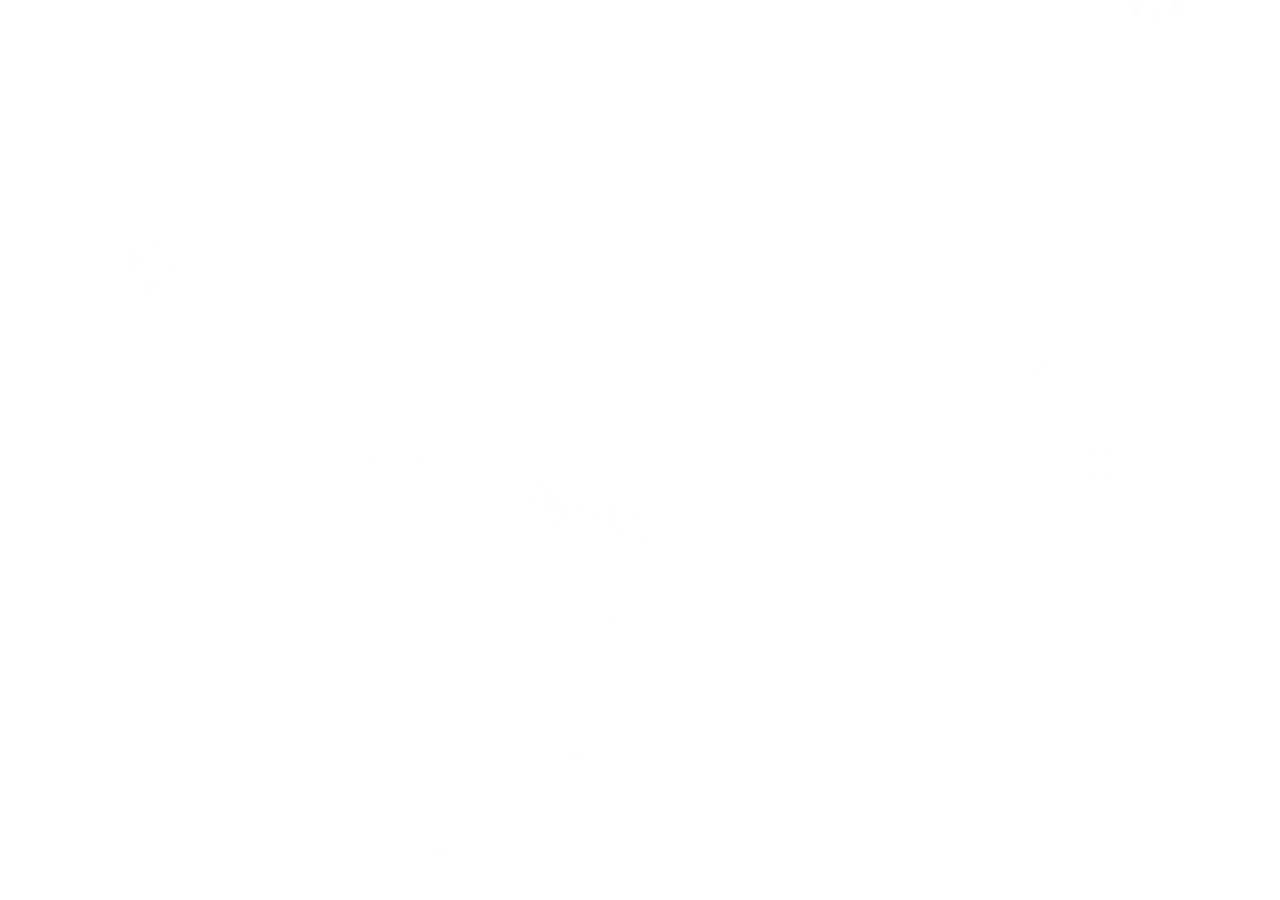
==== commit 202d2a51: "Deploy 6.1" ====
--- a/index.html
+++ b/index.html
@@ -12,7 +12,7 @@
 	<meta property="og:image" content="" />
 	<meta name="format-detection" content="telephone=no">
 	<title>My Portfolio</title>
-	<base href="https://betch130.github.io/betch130.github.io">
+	<base href="https://betch130.github.io">
 	<link rel="icon" href="assets/images/favicon.ico" type="image/x-icon" />
 	<link rel="shortcut icon" type="image/x-icon" href="assets/images/favicon.png" />
   <link href="https://fonts.googleapis.com/css?family=DM+Sans:400,400i,500,500i,700,700i&display=swap" rel="stylesheet">
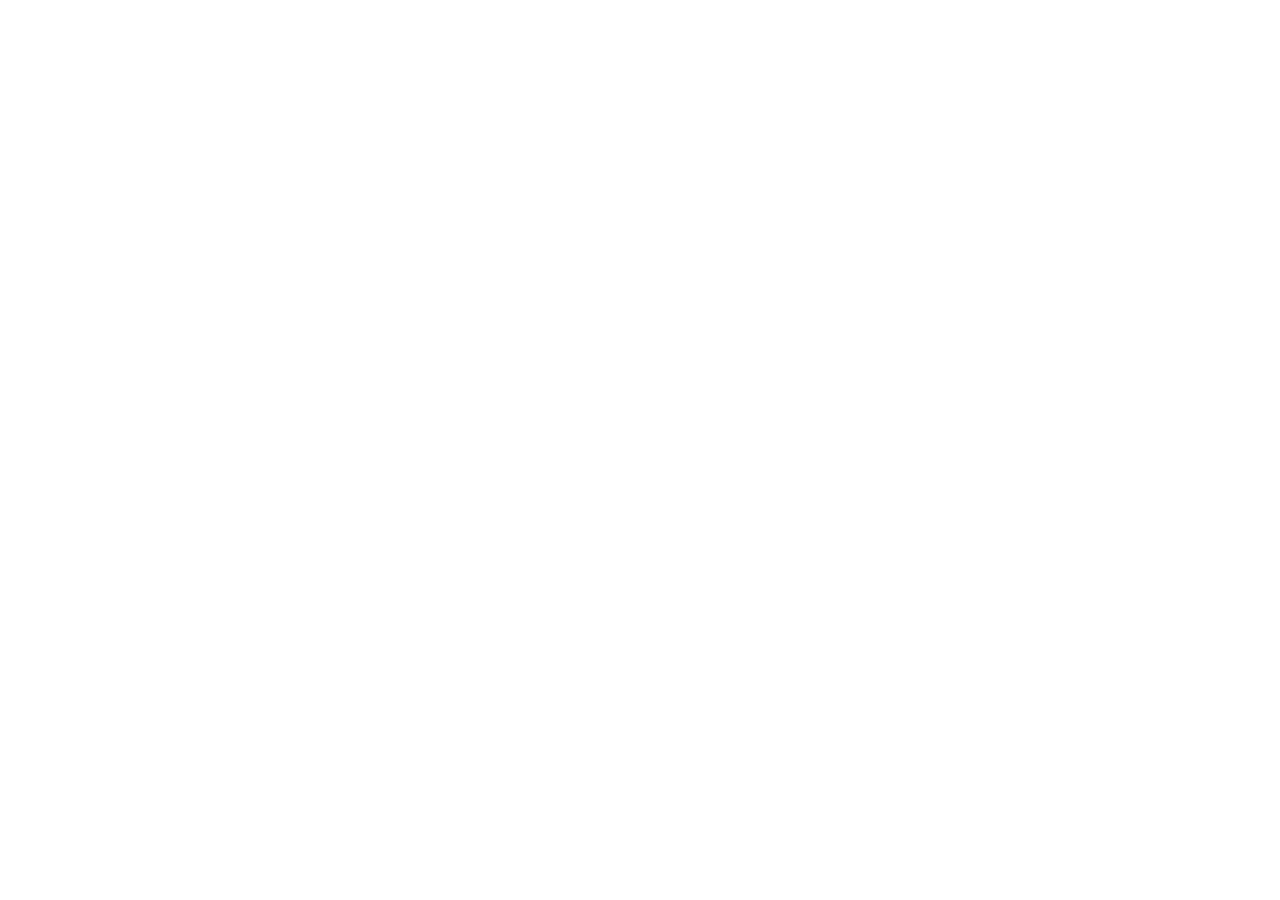
==== commit aebdf2c2: "Deploy 6.2" ====
--- a/index.html
+++ b/index.html
@@ -12,7 +12,7 @@
 	<meta property="og:image" content="" />
 	<meta name="format-detection" content="telephone=no">
 	<title>My Portfolio</title>
-	<base href="https://betch130.github.io">
+	<base href="https://betch130.github.io/betch130.github.io">
 	<link rel="icon" href="assets/images/favicon.ico" type="image/x-icon" />
 	<link rel="shortcut icon" type="image/x-icon" href="assets/images/favicon.png" />
   <link href="https://fonts.googleapis.com/css?family=DM+Sans:400,400i,500,500i,700,700i&display=swap" rel="stylesheet">
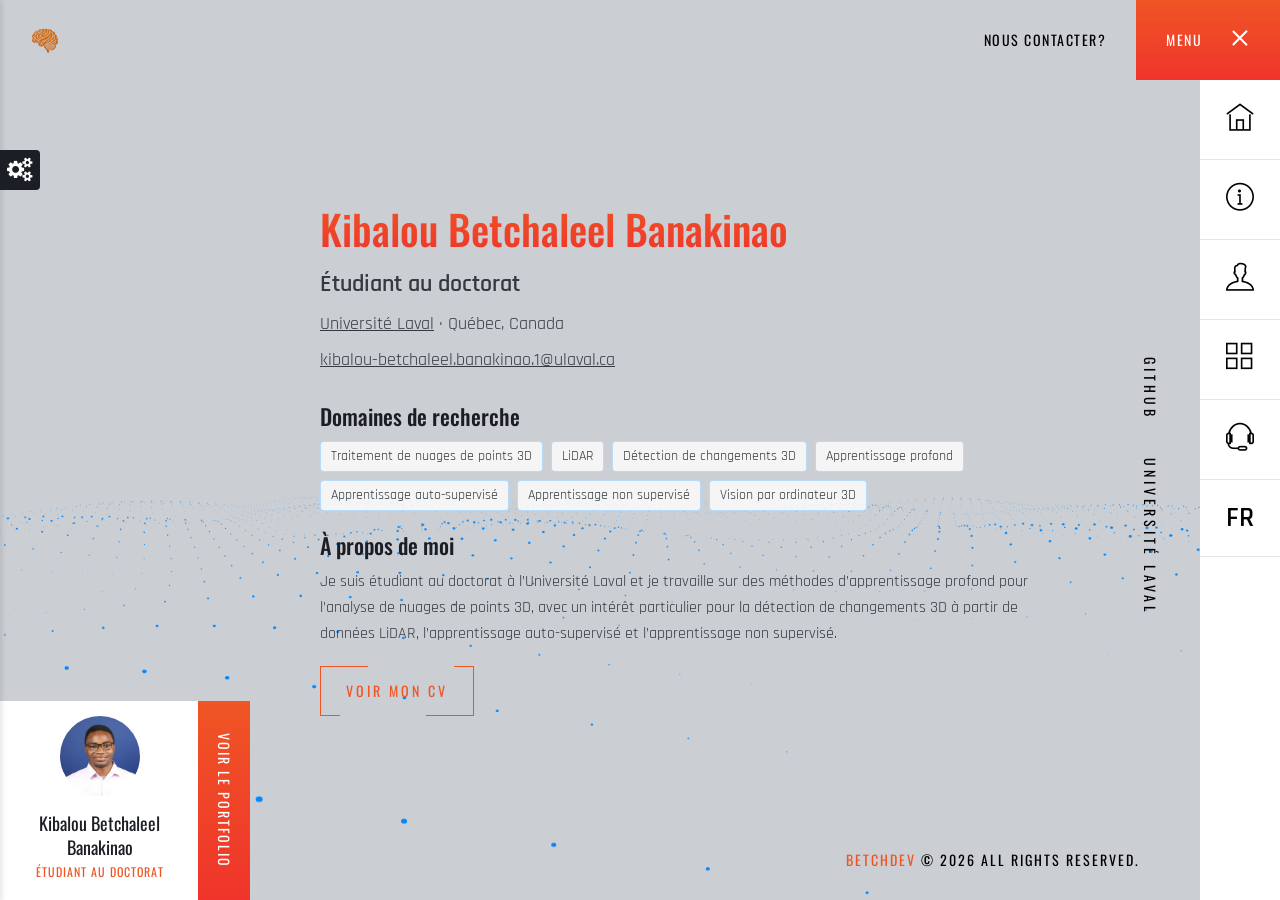
==== commit b2e04523: "Refactor code structure for improved readability and maintainability" ====
--- a/index.html
+++ b/index.html
@@ -3,16 +3,18 @@
 <head>
 	<meta charset="utf-8">
 	<meta http-equiv="X-UA-Compatible" content="IE=edge">
-	<meta name="keywords" content="" />
-	<meta name="author" content="" />
-	<meta name="robots" content="" />
-	<meta name="description" content="My Portfolio" />
-	<meta property="og:title" content="My Portfolio" />
-	<meta property="og:description" content="My Portfolio" />
-	<meta property="og:image" content="" />
+	<meta name="keywords" content="Kibalou Betchaleel Banakinao, 3D point cloud processing, LiDAR, 3D change detection, deep learning, 3D computer vision" />
+	<meta name="author" content="Kibalou Betchaleel Banakinao" />
+	<meta name="robots" content="index, follow" />
+	<meta name="description" content="Kibalou Betchaleel Banakinao, PhD student at Université Laval in Québec, Canada, researching 3D point cloud processing, LiDAR, 3D change detection, and deep learning." />
+	<meta property="og:title" content="Kibalou Betchaleel Banakinao | PhD Student at Université Laval" />
+	<meta property="og:description" content="Academic portfolio of Kibalou Betchaleel Banakinao, PhD student at Université Laval researching 3D point clouds, LiDAR, and deep learning." />
+	<meta property="og:type" content="profile" />
+	<meta property="og:url" content="https://betch130.github.io/" />
+	<meta property="og:site_name" content="Kibalou Betchaleel Banakinao" />
 	<meta name="format-detection" content="telephone=no">
-	<title>My Portfolio</title>
-	<base href="https://betch130.github.io/betch130.github.io">
+	<title>Kibalou Betchaleel Banakinao | PhD Student at Université Laval</title>
+	<base href="/">
 	<link rel="icon" href="assets/images/favicon.ico" type="image/x-icon" />
 	<link rel="shortcut icon" type="image/x-icon" href="assets/images/favicon.png" />
   <link href="https://fonts.googleapis.com/css?family=DM+Sans:400,400i,500,500i,700,700i&display=swap" rel="stylesheet">
@@ -28,5 +30,17 @@
 <link rel="stylesheet" href="styles.5f75a9019392f637e212.css"></head>
 <body>
   <app-root></app-root>
-<script src="runtime.acf0dec4155e77772545.js" defer></script><script src="polyfills.35a5ca1855eb057f016a.js" defer></script><script src="scripts.905033f5aae1822b5d7e.js" defer></script><script src="main.eb5c7bcdc7f582b5ab30.js" defer></script></body>
+  <noscript>
+    <main style="max-width: 800px; margin: 40px auto; padding: 0 20px; overflow-wrap: anywhere;">
+      <h1>Kibalou Betchaleel Banakinao</h1>
+      <p>PhD Student<br><a href="https://www.ulaval.ca/">Université Laval</a>, Québec, Canada</p>
+      <p><a href="mailto:kibalou-betchaleel.banakinao.1@ulaval.ca">kibalou-betchaleel.banakinao.1@ulaval.ca</a></p>
+      <h2>About Me</h2>
+      <p>I am a PhD student at Université Laval working on deep learning methods for 3D point cloud analysis, with a particular focus on LiDAR-based 3D change detection, self-supervised learning, and unsupervised learning.</p>
+      <h2>Research Interests</h2>
+      <p>3D Point Cloud Processing · LiDAR · 3D Change Detection · Deep Learning · Self-Supervised Learning · Unsupervised Learning · 3D Computer Vision</p>
+      <p><a href="https://github.com/betch130">GitHub</a></p>
+    </main>
+  </noscript>
+<script src="runtime.acf0dec4155e77772545.js" defer></script><script src="polyfills.35a5ca1855eb057f016a.js" defer></script><script src="scripts.905033f5aae1822b5d7e.js" defer></script><script src="main.376d17822ec324f4c39e.js" defer></script></body>
 </html>
